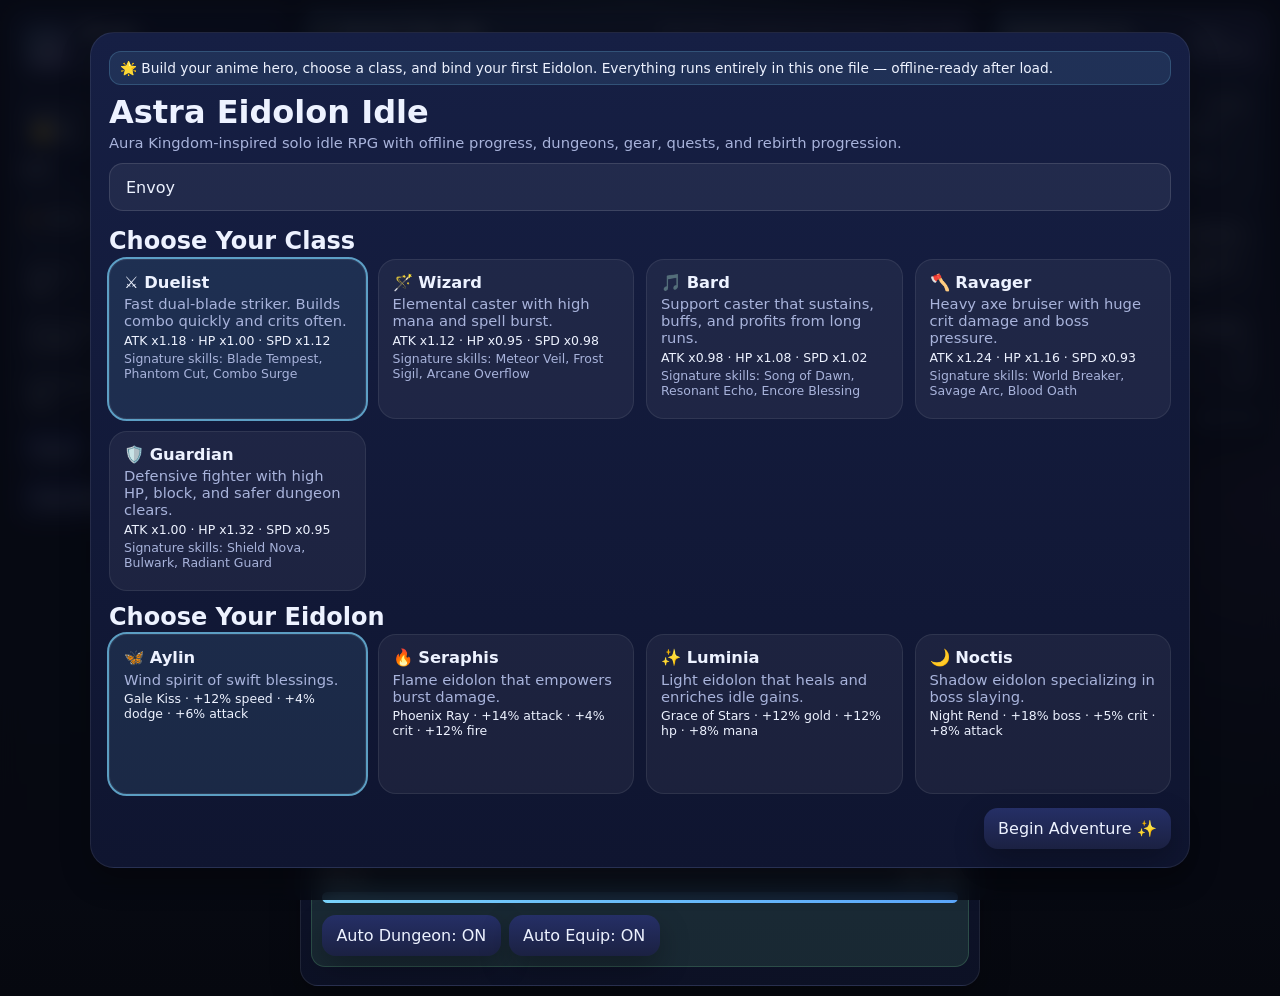
==== index.html @ a703789d "Rename index-2.html to index.html" ====
<!DOCTYPE html>
<html lang="en">
<head>
  <meta charset="UTF-8" />
  <meta name="viewport" content="width=device-width, initial-scale=1.0" />
  <title>Grand Tide Idle — Pirate Idle RPG</title>
  <style>
    :root{
      --bg:#0c1024;
      --panel:#141b39;
      --panel2:#1b2550;
      --soft:#252f66;
      --text:#edf2ff;
      --muted:#a8b3db;
      --accent:#7cd8ff;
      --accent2:#c28cff;
      --gold:#ffd86f;
      --danger:#ff7f9f;
      --good:#85f0a7;
      --epic:#be8cff;
      --legendary:#ffb25f;
      --rare:#66d4ff;
      --normal:#cfd8ff;
      --shadow:0 12px 30px rgba(0,0,0,.28);
      --radius:18px;
    }
    *{box-sizing:border-box;-webkit-tap-highlight-color:transparent}
    body{
      margin:0;
      background:
        radial-gradient(circle at top, rgba(124,216,255,.14), transparent 25%),
        radial-gradient(circle at right, rgba(194,140,255,.12), transparent 22%),
        linear-gradient(180deg,#0b1023,#090d19 60%,#06080f);
      color:var(--text);
      font-family:Inter,system-ui,-apple-system,BlinkMacSystemFont,"Segoe UI",sans-serif;
      min-width:375px;
    }
    button,select{
      font:inherit;
      border:none;
      border-radius:14px;
      padding:.7rem .9rem;
      color:var(--text);
      background:linear-gradient(180deg,var(--soft),#1b2142);
      box-shadow:var(--shadow);
    }
    button{cursor:pointer}
    button:hover{filter:brightness(1.08)}
    button:disabled{opacity:.45;cursor:not-allowed}
    .app{
      max-width:1320px;
      margin:0 auto;
      padding:10px;
      display:grid;
      gap:10px;
      grid-template-columns:280px minmax(0,1fr) 280px;
      align-items:start;
    }
    .panel{
      background:linear-gradient(180deg,rgba(24,32,68,.92),rgba(13,18,39,.95));
      border:1px solid rgba(255,255,255,.08);
      border-radius:var(--radius);
      box-shadow:var(--shadow);
      overflow:hidden;
    }
    .panel .hd{
      padding:12px 14px;
      font-weight:700;
      letter-spacing:.02em;
      background:linear-gradient(90deg,rgba(124,216,255,.16),rgba(194,140,255,.1));
      border-bottom:1px solid rgba(255,255,255,.08);
      display:flex;
      justify-content:space-between;
      align-items:center;
      gap:10px;
    }
    .panel .bd{padding:10px}
    .heroTitle{
      display:flex;align-items:center;gap:10px;
      padding:12px 12px 6px;
    }
    .avatar{
      width:50px;height:50px;border-radius:16px;
      display:grid;place-items:center;
      background:linear-gradient(135deg,rgba(124,216,255,.3),rgba(194,140,255,.35));
      font-size:1.9rem;
      box-shadow:inset 0 0 0 1px rgba(255,255,255,.12),var(--shadow);
    }
    .sub{color:var(--muted);font-size:.92rem}
    .currency{display:grid;grid-template-columns:1fr 1fr;gap:8px;margin-top:8px}
    .pill{
      background:rgba(255,255,255,.06);
      border:1px solid rgba(255,255,255,.08);
      border-radius:14px;padding:8px 10px;
    }
    .statGrid{display:grid;grid-template-columns:1fr 1fr;gap:6px;margin-top:8px}
    .stat{background:rgba(255,255,255,.05);padding:8px;border-radius:12px}
    .barWrap{margin:8px 0 12px}
    .labelRow,.tinyRow{display:flex;justify-content:space-between;gap:10px;align-items:center}
    .tinyRow{font-size:.85rem;color:var(--muted)}
    .bar{height:11px;background:rgba(255,255,255,.08);border-radius:999px;overflow:hidden;margin-top:6px}
    .fill{height:100%;background:linear-gradient(90deg,var(--accent),var(--accent2));width:0%}
    .hp{background:linear-gradient(90deg,#ff8fa4,#ff5f86)}
    .mana{background:linear-gradient(90deg,#7cd8ff,#5ca9ff)}
    .enemyCard,.zoneCard,.eidolonCard,.questCard,.item,.skillCard,.dungeonCard,.shopCard{
      background:rgba(255,255,255,.055);
      border:1px solid rgba(255,255,255,.08);
      border-radius:14px;
      padding:10px;
      margin-bottom:8px;
    }
    .enemyArt,.zoneArt{font-size:2rem}
    .badge{font-size:.76rem;padding:.22rem .45rem;border-radius:999px;background:rgba(255,255,255,.08);color:var(--muted);display:inline-block}
    .badge.active{background:rgba(124,216,255,.18);color:var(--accent)}
    .row{display:flex;gap:8px;flex-wrap:wrap}
    .tabs{display:flex;gap:6px;flex-wrap:wrap;padding:0 10px 10px;position:sticky;top:0;background:rgba(9,13,25,.96);backdrop-filter:blur(8px);z-index:5}
    .tab{background:rgba(255,255,255,.05);padding:.58rem .78rem;border-radius:12px;font-size:.9rem;box-shadow:none}
    .tab.active{background:linear-gradient(180deg,rgba(124,216,255,.24),rgba(194,140,255,.18));border:1px solid rgba(255,255,255,.1)}
    .tabview{display:none}
    .tabview.active{display:block}
    .log{max-height:200px;overflow:auto;font-size:.84rem;display:flex;flex-direction:column-reverse;gap:6px}
    .log div{padding:8px 10px;border-radius:12px;background:rgba(255,255,255,.045);color:#dbe5ff}
    .inventory{display:grid;grid-template-columns:1fr;gap:10px}
    .item{display:flex;justify-content:space-between;gap:12px;align-items:center}
    .rarity-normal{color:var(--normal)}
    .rarity-rare{color:var(--rare)}
    .rarity-epic{color:var(--epic)}
    .rarity-legendary{color:var(--legendary)}
    .muted{color:var(--muted)}
    .small{font-size:.78rem}
    .bigNum{font-size:1.02rem;font-weight:800;line-height:1.15}
    .overlay{
      position:fixed;inset:0;background:rgba(7,9,18,.82);backdrop-filter:blur(10px);
      display:flex;align-items:center;justify-content:center;padding:14px;z-index:40;
    }
    .creator{
      width:min(1100px,100%);
      background:linear-gradient(180deg,#161f44,#0f1530);
      border:1px solid rgba(255,255,255,.08);
      border-radius:24px;
      box-shadow:var(--shadow);
      padding:18px;
    }
    .classGrid,.eidolonGrid,.zoneGrid,.skillGrid{display:grid;grid-template-columns:repeat(auto-fit,minmax(210px,1fr));gap:12px}
    .classCard,.eidolonPick{
      padding:14px;border-radius:18px;background:rgba(255,255,255,.05);border:1px solid rgba(255,255,255,.08);cursor:pointer;
      min-height:160px;
    }
    .classCard.selected,.eidolonPick.selected{outline:2px solid rgba(124,216,255,.7);background:rgba(124,216,255,.1)}
    h1,h2,h3,p{margin:.2rem 0}
    .footerActions{display:flex;gap:10px;flex-wrap:wrap;justify-content:flex-end;margin-top:14px}
    .kpiGrid{display:grid;grid-template-columns:repeat(3,1fr);gap:10px}
    .kpi{padding:10px;background:rgba(255,255,255,.05);border-radius:14px;text-align:center}
    .eqGrid{display:grid;grid-template-columns:1fr 1fr;gap:10px}
    .equipSlot{padding:10px;border-radius:14px;background:rgba(255,255,255,.05)}
    .inlineProgress{height:8px;background:rgba(255,255,255,.08);border-radius:999px;overflow:hidden;margin-top:8px}
    .inlineProgress>div{height:100%;background:linear-gradient(90deg,var(--gold),#ff8d66);width:0%}
    .notice{padding:8px 10px;border-radius:12px;background:rgba(124,216,255,.1);border:1px solid rgba(124,216,255,.2);margin-bottom:8px;font-size:.86rem}
    .danger{background:rgba(255,127,159,.1);border:1px solid rgba(255,127,159,.18)}
    .green{background:rgba(133,240,167,.1);border:1px solid rgba(133,240,167,.18)}
    @media (max-width:1080px){
      .app{grid-template-columns:1fr}
    }
    @media (max-width:640px){
      .currency,.statGrid,.eqGrid,.kpiGrid{grid-template-columns:1fr}
      .heroTitle{padding-bottom:0}
      .tabs{position:sticky;top:0;background:rgba(9,13,25,.96);backdrop-filter:blur(8px);z-index:5;padding-top:10px}
      .creator{padding:14px}
    }
  </style>
</head>
<body>
<div id="creatorOverlay" class="overlay"></div>
<div class="app">
  <section class="panel" id="leftPanel"></section>
  <main class="panel">
    <div class="hd"><span>🏴‍☠️ Grand Tide Idle</span><span class="small muted">One Piece-inspired solo browser idle RPG</span></div>
    <div class="tabs" id="tabs"></div>
    <div class="bd">
      <div id="view-battle" class="tabview active"></div>
      <div id="view-skills" class="tabview"></div>
      <div id="view-gear" class="tabview"></div>
      <div id="view-shop" class="tabview"></div>
      <div id="view-dungeons" class="tabview"></div>
      <div id="view-quests" class="tabview"></div>
      <div id="view-prestige" class="tabview"></div>
    </div>
  </main>
  <aside class="panel" id="rightPanel"></aside>
</div>
<script>
(() => {
  const SAVE_KEY = 'grandTideIdleSaveV2';
  const AUTO_SAVE_MS = 30000;
  const TICK_MS = 400;
  const OFFLINE_CAP_MS = 8 * 60 * 60 * 1000;

  const CLASSES = {
    Duelist: {
      icon:'⚔️', desc:'Fast dual-blade striker. Builds combo quickly and crits often.',
      bonuses:{attack:1.18, speed:1.12, crit:0.07, hp:1.0, mana:1.0, gold:1.0},
      skillFlavor:['Blade Tempest','Phantom Cut','Combo Surge']
    },
    Wizard: {
      icon:'🪄', desc:'Elemental caster with high mana and spell burst.',
      bonuses:{attack:1.12, speed:0.98, crit:0.04, hp:0.95, mana:1.28, gold:1.0},
      skillFlavor:['Meteor Veil','Frost Sigil','Arcane Overflow']
    },
    Bard: {
      icon:'🎵', desc:'Support caster that sustains, buffs, and profits from long runs.',
      bonuses:{attack:0.98, speed:1.02, crit:0.03, hp:1.08, mana:1.18, gold:1.12},
      skillFlavor:['Song of Dawn','Resonant Echo','Encore Blessing']
    },
    Ravager: {
      icon:'🪓', desc:'Heavy axe bruiser with huge crit damage and boss pressure.',
      bonuses:{attack:1.24, speed:0.93, crit:0.05, hp:1.16, mana:0.9, gold:1.0},
      skillFlavor:['World Breaker','Savage Arc','Blood Oath']
    },
    Guardian: {
      icon:'🛡️', desc:'Defensive fighter with high HP, block, and safer dungeon clears.',
      bonuses:{attack:1.0, speed:0.95, crit:0.02, hp:1.32, mana:1.0, gold:1.02},
      skillFlavor:['Shield Nova','Bulwark','Radiant Guard']
    }
  };

  const EIDOLONS = {
    Aylin:{icon:'🦋', desc:'Wind spirit of swift blessings.', buffs:{speed:0.12, dodge:0.04, attack:0.06}, active:'Gale Kiss'},
    Seraphis:{icon:'🔥', desc:'Flame eidolon that empowers burst damage.', buffs:{attack:0.14, crit:0.04, fire:0.12}, active:'Phoenix Ray'},
    Luminia:{icon:'✨', desc:'Light eidolon that heals and enriches idle gains.', buffs:{gold:0.12, hp:0.12, mana:0.08}, active:'Grace of Stars'},
    Noctis:{icon:'🌙', desc:'Shadow eidolon specializing in boss slaying.', buffs:{boss:0.18, crit:0.05, attack:0.08}, active:'Night Rend'}
  };

  const ZONES = [
    {name:'Navea Plains', icon:'🏰', level:1, enemyPool:[['Poro Slime','🫧'],['Training Sprite','🧚'],['Forest Wolf','🐺']], elements:['wind','light'], gold:1, exp:1, dungeon:'Whispering Ruins'},
    {name:'Helonia Coast', icon:'🌊', level:8, enemyPool:[['Tidal Crab','🦀'],['Coral Manta','🐟'],['Salt Marauder','🦈']], elements:['water','ice'], gold:1.35, exp:1.35, dungeon:'Abyssal Tidecave'},
    {name:'Triatio Highlands', icon:'⛰️', level:16, enemyPool:[['Stonefang Boar','🐗'],['Highland Golem','🪨'],['Storm Hawk','🦅']], elements:['earth','lightning'], gold:1.8, exp:1.9, dungeon:'Thunderpeak Bastion'},
    {name:'Star Sand Desert', icon:'🏜️', level:25, enemyPool:[['Sunscale Lizard','🦎'],['Dune Revenant','💀'],['Mirage Djinn','🌀']], elements:['fire','wind'], gold:2.45, exp:2.55, dungeon:'Scorchglass Sanctum'},
    {name:'Demarech Mines', icon:'⛏️', level:38, enemyPool:[['Crystal Spider','🕷️'],['Ore Devourer','🪲'],['Tunnel Horror','👹']], elements:['earth','dark'], gold:3.3, exp:3.45, dungeon:'Obsidian Drillcore'},
    {name:'Chrono Spire', icon:'🕰️', level:52, enemyPool:[['Time Wisp','🧿'],['Clockwork Knight','🤖'],['Void Harrier','🦇']], elements:['light','dark'], gold:4.7, exp:4.95, dungeon:'Eclipse Throne'}
  ];

  const DUNGEONS = [
    {name:'Whispering Ruins', zone:'Navea Plains', req:4, duration:45, boss:'Ancient Treant', icon:'🌿', rewardScale:1.2},
    {name:'Abyssal Tidecave', zone:'Helonia Coast', req:12, duration:60, boss:'Leviathan Spawn', icon:'🌀', rewardScale:1.5},
    {name:'Thunderpeak Bastion', zone:'Triatio Highlands', req:20, duration:75, boss:'Volt Tyrant', icon:'⚡', rewardScale:1.9},
    {name:'Scorchglass Sanctum', zone:'Star Sand Desert', req:30, duration:90, boss:'Solis Wyrm', icon:'🔥', rewardScale:2.35},
    {name:'Obsidian Drillcore', zone:'Demarech Mines', req:42, duration:100, boss:'Molten Juggernaut', icon:'⛓️', rewardScale:2.85},
    {name:'Eclipse Throne', zone:'Chrono Spire', req:56, duration:120, boss:'Astral Sovereign', icon:'🌘', rewardScale:3.5}
  ];

  const SKILL_NODES = [
    {id:'atk1', name:'Weapon Mastery', max:10, desc:'+6% attack per rank.', cost:1, apply:(g,rank)=>g.bonus.attack *= (1 + rank*0.06)},
    {id:'hp1', name:'Vital Current', max:8, desc:'+8% max HP per rank.', cost:1, apply:(g,rank)=>g.bonus.hp *= (1 + rank*0.08)},
    {id:'speed1', name:'Quickstep', max:8, desc:'+5% attack speed per rank.', cost:1, apply:(g,rank)=>g.bonus.speed *= (1 + rank*0.05)},
    {id:'crit1', name:'Edge Instinct', max:6, desc:'+2% crit chance per rank.', cost:1, apply:(g,rank)=>g.bonus.crit += rank*0.02},
    {id:'eid1', name:'Eidolon Bond', max:8, desc:'+7% eidolon damage per rank.', cost:1, apply:(g,rank)=>g.bonus.eidolon *= (1 + rank*0.07)},
    {id:'gold1', name:'Treasure Sense', max:10, desc:'+6% gold gains per rank.', cost:1, apply:(g,rank)=>g.bonus.gold *= (1 + rank*0.06)},
    {id:'elem1', name:'Elemental Lore', max:6, desc:'+7% elemental damage per rank.', cost:1, apply:(g,rank)=>g.bonus.elemental *= (1 + rank*0.07)},
    {id:'boss1', name:'Boss Hunter', max:6, desc:'+9% boss damage per rank.', cost:1, apply:(g,rank)=>g.bonus.boss *= (1 + rank*0.09)},
    {id:'gaia1', name:'Gaia Affinity', max:5, desc:'+5% Gaia Emblem gain chance per rank.', cost:1, apply:(g,rank)=>g.bonus.gaiaChance += rank*0.05}
  ];

  const QUESTS = [
    {id:'q1', name:'First Steps in Navea', goalType:'kills', target:15, reward:{gold:120, gaia:2}, text:'Defeat 15 enemies.'},
    {id:'q2', name:'A Friend Beside You', goalType:'eidolonLevel', target:5, reward:{gold:180, gaia:3}, text:'Raise your Eidolon to Lv. 5.'},
    {id:'q3', name:'Secrets of the Envoy', goalType:'skillSpend', target:5, reward:{gold:240, gaia:5}, text:'Spend 5 skill points.'},
    {id:'q4', name:'Well Equipped', goalType:'equipPower', target:45, reward:{gold:500, gaia:6}, text:'Reach 45 equipment power.'},
    {id:'q5', name:'Tidebreaker', goalType:'zone', target:1, reward:{gold:700, gaia:8}, text:'Unlock Helonia Coast.'},
    {id:'q6', name:'Dungeon Diver', goalType:'dungeonClears', target:3, reward:{gold:1000, gaia:10}, text:'Clear 3 dungeons.'},
    {id:'q7', name:'Soul Reforged', goalType:'rebirths', target:1, reward:{gold:0, gaia:15}, text:'Perform your first Rebirth.'}
  ];

  const RARITIES = [
    {name:'Normal', color:'normal', mult:1, chance:0.62},
    {name:'Rare', color:'rare', mult:1.35, chance:0.24},
    {name:'Epic', color:'epic', mult:1.82, chance:0.11},
    {name:'Legendary', color:'legendary', mult:2.45, chance:0.03}
  ];

  const EQUIP_TYPES = [
    {slot:'weapon', names:['Twin Blades','Arc Staff','Battle Harp','Titan Axe','Aegis Sword'], stat:'attack', scale:7},
    {slot:'armor', names:['Battlecoat','Mystic Robe','Echo Raiment','Warplate','Knight Mail'], stat:'hp', scale:34},
    {slot:'accessory', names:['Sigil Ring','Moon Charm','Storm Band','Gaia Pendant','Eidolon Brooch'], stat:'mana', scale:15}
  ];

  const DEFAULT_STATE = () => ({
    created:false,
    name:'Envoy',
    className:'Duelist',
    zoneIndex:0,
    autoDungeon:true,
    autoEquip:true,
    skillRanks:{},
    questsClaimed:{},
    stats:{
      level:1, exp:0, gold:0, gaia:0, rebirths:0, rebirthEssence:0,
      kills:0, dungeonClears:0, skillSpent:0
    },
    combat:{
      hp:100, mana:50, enemy:null, combo:0, lastHit:0,
      skillCd:0, eidolonCd:0, dpsWindow:0, dpsDamage:0
    },
    player:{
      attack:12, hp:100, mana:50, speed:1, crit:0.05, critDamage:1.7,
      goldMult:1, elemental:'wind', elementBonus:{fire:0,water:0,ice:0,earth:0,wind:0,light:0,dark:0,lightning:0}
    },
    eidolon:{name:'Aylin', level:1, exp:0},
    inventory:[],
    equipment:{weapon:null, armor:null, accessory:null},
    dungeon:{active:false, index:0, timeLeft:0, bossHp:0, bossMaxHp:0, manualBursts:0},
    lastSave:Date.now(),
    unlockedZones:[0]
  });

  class Game {
    constructor() {
      this.state = this.load();
      this.currentTab = 'battle';
      this.logs = [];
      this.bonus = {};
      this.refreshDerived();
      this.renderShell();
      this.renderAll();
      this.showCreatorIfNeeded();
      this.applyOfflineProgress();
      this.start();
    }

    load() {
      try {
        const raw = localStorage.getItem(SAVE_KEY);
        if (!raw) return DEFAULT_STATE();
        const parsed = JSON.parse(raw);
        return Object.assign(DEFAULT_STATE(), parsed, {
          stats:Object.assign(DEFAULT_STATE().stats, parsed.stats || {}),
          combat:Object.assign(DEFAULT_STATE().combat, parsed.combat || {}),
          player:Object.assign(DEFAULT_STATE().player, parsed.player || {}),
          eidolon:Object.assign(DEFAULT_STATE().eidolon, parsed.eidolon || {}),
          equipment:Object.assign(DEFAULT_STATE().equipment, parsed.equipment || {}),
          dungeon:Object.assign(DEFAULT_STATE().dungeon, parsed.dungeon || {}),
          skillRanks:Object.assign({}, parsed.skillRanks || {}),
          questsClaimed:Object.assign({}, parsed.questsClaimed || {}),
          unlockedZones: parsed.unlockedZones || [0],
          inventory: parsed.inventory || []
        });
      } catch {
        return DEFAULT_STATE();
      }
    }

    save() {
      this.state.lastSave = Date.now();
      localStorage.setItem(SAVE_KEY, JSON.stringify(this.state));
      this.flashLog('💾 Progress saved to localStorage.');
    }

    hardReset() {
      localStorage.removeItem(SAVE_KEY);
      this.state = DEFAULT_STATE();
      this.logs = ['🗑️ Save erased. Begin a new destiny.'];
      this.refreshDerived();
      this.renderAll();
      this.showCreatorIfNeeded();
    }

    start() {
      this.ensureEnemy();
      this.tickHandle = setInterval(() => this.tick(TICK_MS / 1000), TICK_MS);
      this.saveHandle = setInterval(() => this.save(), AUTO_SAVE_MS);
      document.addEventListener('visibilitychange', () => {
        if (!document.hidden) this.applyOfflineProgress();
      });
      window.addEventListener('beforeunload', () => this.save());
    }

    showCreatorIfNeeded() {
      const overlay = document.getElementById('creatorOverlay');
      if (!this.state.created) {
        overlay.style.display = 'flex';
        let selectedClass = this.state.className || 'Duelist';
        let selectedEidolon = this.state.eidolon.name || 'Aylin';
        const render = () => {
          overlay.innerHTML = `
            <div class="creator">
              <div class="notice">🌟 Build your anime hero, choose a class, and bind your first Eidolon. Everything runs entirely in this one file — offline-ready after load.</div>
              <h1>Astra Eidolon Idle</h1>
              <p class="sub">Aura Kingdom-inspired solo idle RPG with offline progress, dungeons, gear, quests, and rebirth progression.</p>
              <div class="row" style="margin:12px 0 16px">
                <input id="heroName" value="${this.escape(this.state.name)}" maxlength="18" placeholder="Hero name" style="flex:1;min-width:220px;padding:.85rem 1rem;border-radius:14px;border:1px solid rgba(255,255,255,.12);background:rgba(255,255,255,.06);color:var(--text);font:inherit">
              </div>
              <h2>Choose Your Class</h2>
              <div class="classGrid">
                ${Object.entries(CLASSES).map(([name,data]) => `
                  <div class="classCard ${selectedClass===name?'selected':''}" data-class="${name}">
                    <div class="bigNum">${data.icon} ${name}</div>
                    <p class="sub">${data.desc}</p>
                    <p class="small">ATK x${data.bonuses.attack.toFixed(2)} · HP x${data.bonuses.hp.toFixed(2)} · SPD x${data.bonuses.speed.toFixed(2)}</p>
                    <p class="small muted">Signature skills: ${data.skillFlavor.join(', ')}</p>
                  </div>
                `).join('')}
              </div>
              <h2 style="margin-top:12px">Choose Your Eidolon</h2>
              <div class="eidolonGrid">
                ${Object.entries(EIDOLONS).map(([name,data]) => `
                  <div class="eidolonPick ${selectedEidolon===name?'selected':''}" data-eidolon="${name}">
                    <div class="bigNum">${data.icon} ${name}</div>
                    <p class="sub">${data.desc}</p>
                    <p class="small">${data.active} · ${Object.entries(data.buffs).map(([k,v]) => `+${Math.round(v*100)}% ${k}`).join(' · ')}</p>
                  </div>
                `).join('')}
              </div>
              <div class="footerActions">
                <button id="beginAdventure">Begin Adventure ✨</button>
              </div>
            </div>`;
          overlay.querySelectorAll('[data-class]').forEach(el => el.onclick = () => {selectedClass = el.dataset.class; render();});
          overlay.querySelectorAll('[data-eidolon]').forEach(el => el.onclick = () => {selectedEidolon = el.dataset.eidolon; render();});
          overlay.querySelector('#beginAdventure').onclick = () => {
            const n = overlay.querySelector('#heroName').value.trim() || 'Envoy';
            this.state.created = true;
            this.state.name = n;
            this.state.className = selectedClass;
            this.state.eidolon.name = selectedEidolon;
            this.fullRecover();
            this.refreshDerived();
            overlay.style.display = 'none';
            this.flashLog(`✨ ${n} the ${selectedClass} sets out with ${selectedEidolon}!`);
            this.save();
            this.renderAll();
          };
        };
        render();
      } else {
        overlay.style.display = 'none';
      }
    }

    escape(s){return String(s).replace(/[&<>"']/g,m=>({"&":"&amp;","<":"&lt;",">":"&gt;","\"":"&quot;","'":"&#39;"}[m]))}

    flashLog(text) {
      this.logs.unshift(`${new Date().toLocaleTimeString([], {hour:'2-digit', minute:'2-digit'})} · ${text}`);
      this.logs = this.logs.slice(0, 80);
      this.renderRight();
    }

    renderShell() {
      const tabs = [
        ['battle','⚔️ Battle'], ['skills','🌿 Skills'], ['gear','🎒 Gear'], ['shop','🏪 Shop'], ['dungeons','🏛️ Dungeons'], ['quests','📜 Quests'], ['prestige','♾️ Rebirth']
      ];
      const tabsEl = document.getElementById('tabs');
      tabsEl.innerHTML = tabs.map(([id,label]) => `<button class="tab ${this.currentTab===id?'active':''}" data-tab="${id}">${label}</button>`).join('');
      tabsEl.querySelectorAll('[data-tab]').forEach(btn => btn.onclick = () => {
        this.currentTab = btn.dataset.tab;
        document.querySelectorAll('.tab').forEach(x => x.classList.toggle('active', x.dataset.tab===this.currentTab));
        document.querySelectorAll('.tabview').forEach(v => v.classList.toggle('active', v.id===`view-${this.currentTab}`));
      });
    }

    refreshDerived() {
      const s = this.state;
      const cls = CLASSES[s.className];
      this.bonus = {attack:1,hp:1,mana:1,speed:1,crit:0,gold:1,eidolon:1,boss:1,elemental:1,gaiaChance:0,dodge:0};
      if (cls) {
        this.bonus.attack *= cls.bonuses.attack;
        this.bonus.hp *= cls.bonuses.hp;
        this.bonus.mana *= cls.bonuses.mana;
        this.bonus.speed *= cls.bonuses.speed;
        this.bonus.crit += cls.bonuses.crit || 0;
        this.bonus.gold *= cls.bonuses.gold || 1;
      }
      const eid = EIDOLONS[s.eidolon.name];
      if (eid) {
        Object.entries(eid.buffs).forEach(([k,v]) => {
          if (['attack','hp','mana','speed','gold','boss'].includes(k)) this.bonus[k] = (this.bonus[k] || 1) * (1 + v + s.eidolon.level*0.01);
          else if (k==='crit' || k==='dodge') this.bonus[k] += v + s.eidolon.level*0.002;
          else this.bonus.elemental *= (1 + v*0.5 + s.eidolon.level*0.004);
        });
      }
      SKILL_NODES.forEach(node => node.apply(this, s.skillRanks[node.id] || 0));
      const eq = s.equipment;
      ['weapon','armor','accessory'].forEach(slot => {
        if (eq[slot]) {
          const item = eq[slot];
          if (item.stat === 'attack') this.bonus.attack *= (1 + item.value/100);
          if (item.stat === 'hp') this.bonus.hp *= (1 + item.value/120);
          if (item.stat === 'mana') this.bonus.mana *= (1 + item.value/110);
          if (item.rarity === 'Legendary') this.bonus.crit += 0.02;
          if (item.rarity === 'Epic') this.bonus.speed *= 1.03;
        }
      });
      const rebirthMult = 1 + s.stats.rebirthEssence * 0.05;
      this.bonus.attack *= rebirthMult;
      this.bonus.hp *= rebirthMult;
      this.bonus.gold *= 1 + s.stats.rebirthEssence * 0.04;
      this.bonus.eidolon *= 1 + s.stats.rebirthEssence * 0.05;
    }

    maxHp() { return Math.floor((100 + (this.state.stats.level-1)*22) * this.bonus.hp); }
    maxMana() { return Math.floor((50 + (this.state.stats.level-1)*10) * this.bonus.mana); }
    attackPower() {
      const comboBonus = 1 + Math.min(this.state.combat.combo, 12)*0.03;
      return Math.floor((12 + (this.state.stats.level-1)*4.2) * this.bonus.attack * comboBonus);
    }
    eidolonPower() {
      return Math.floor((8 + this.state.eidolon.level*4.2) * this.bonus.eidolon * this.bonus.elemental);
    }
    critChance() { return Math.min(0.65, 0.05 + this.bonus.crit + (this.state.stats.level-1)*0.002); }
    speed() { return (1 + (this.state.stats.level-1)*0.01) * this.bonus.speed; }
    goldMult() { return this.bonus.gold; }
    nextLevelExp(level=this.state.stats.level) { return Math.floor(50 + Math.pow(level, 2.05) * 18); }
    eidolonNextExp(level=this.state.eidolon.level) { return Math.floor(30 + Math.pow(level,1.9) * 12); }
    skillPointsAvailable() { return Math.max(0, Math.floor(this.state.stats.level/2) + this.state.stats.rebirths*2 - this.state.stats.skillSpent); }
    equipmentPower() { return Object.values(this.state.equipment).filter(Boolean).reduce((a,b)=>a+b.value,0); }

    currentZone() { return ZONES[this.state.zoneIndex]; }

    ensureEnemy() {
      if (this.state.combat.enemy && this.state.combat.enemy.hp > 0) return;
      const zone = this.currentZone();
      const [name, icon] = zone.enemyPool[Math.floor(Math.random()*zone.enemyPool.length)];
      const lvl = Math.max(zone.level, this.state.stats.level + (Math.random()<0.25?1:0));
      const maxHp = Math.floor((42 + lvl * 16) * zone.exp * (1 + this.state.stats.rebirths*0.06));
      const element = zone.elements[Math.floor(Math.random()*zone.elements.length)];
      this.state.combat.enemy = {name, icon, level:lvl, hp:maxHp, maxHp, element};
    }

    tick(dt) {
      if (!this.state.created) return;
      this.refreshDerived();
      this.regen(dt);
      if (this.state.dungeon.active) this.runDungeon(dt);
      else this.runBattle(dt);
      this.checkUnlocks();
      this.renderAll(false);
    }

    regen(dt) {
      const c = this.state.combat;
      c.hp = Math.min(this.maxHp(), c.hp + this.maxHp()*0.015*dt);
      c.mana = Math.min(this.maxMana(), c.mana + this.maxMana()*0.02*dt);
      c.skillCd = Math.max(0, c.skillCd - dt);
      c.eidolonCd = Math.max(0, c.eidolonCd - dt);
    }

    runBattle(dt, offlineFactor=1) {
      this.ensureEnemy();
      const c = this.state.combat;
      c.lastHit += dt * this.speed() * offlineFactor;
      const attackInterval = 1.85 / this.speed();
      while (c.lastHit >= attackInterval) {
        c.lastHit -= attackInterval;
        this.hitEnemy(false, offlineFactor);
        if (!this.state.combat.enemy || this.state.combat.enemy.hp <= 0) break;
      }
      if (c.skillCd <= 0 && c.mana >= this.maxMana()*0.28) {
        c.skillCd = 8.8;
        c.mana -= this.maxMana()*0.28;
        this.hitEnemy(true, offlineFactor);
      }
      if (c.eidolonCd <= 0) {
        c.eidolonCd = 11.5;
        this.eidolonStrike(offlineFactor);
      }
    }

    hitEnemy(skill=false, offlineFactor=1) {
      const enemy = this.state.combat.enemy;
      if (!enemy) return;
      let dmg = this.attackPower() * (skill ? 1.95 : 1) * (skill ? (1 + this.bonus.elemental*0.15) : 1);
      let crit = Math.random() < this.critChance();
      if (crit) dmg *= (this.state.player.critDamage + this.state.combat.combo*0.02);
      if (this.state.dungeon.active) dmg *= 1 + this.bonus.boss*0.35;
      dmg = Math.floor(dmg * offlineFactor);
      enemy.hp -= dmg;
      this.state.combat.combo = Math.min(12, this.state.combat.combo + 1);
      this.state.combat.dpsDamage += dmg;
      if (enemy.hp <= 0) this.onEnemyDefeat(skill, crit, offlineFactor);
    }

    eidolonStrike(offlineFactor=1) {
      const enemy = this.state.combat.enemy;
      if (!enemy) return;
      const dmg = Math.floor(this.eidolonPower() * (1 + this.state.eidolon.level*0.015) * offlineFactor);
      enemy.hp -= dmg;
      this.state.combat.dpsDamage += dmg;
      if (enemy.hp <= 0) this.onEnemyDefeat(false, false, offlineFactor, true);
    }

    onEnemyDefeat(skill, crit, offlineFactor=1, eidolonKill=false) {
      const zone = this.currentZone();
      const enemy = this.state.combat.enemy;
      const exp = Math.floor((18 + enemy.level*4) * zone.exp * (1 + this.state.stats.rebirthEssence*0.03) * offlineFactor);
      const gold = Math.floor((10 + enemy.level*3) * zone.gold * this.goldMult() * offlineFactor);
      this.state.stats.exp += exp;
      this.state.stats.gold += gold;
      this.state.stats.kills += 1 * Math.max(1, Math.round(offlineFactor));
      this.state.combat.combo = 0;
      this.state.eidolon.exp += Math.floor(6 * zone.exp * offlineFactor);
      if (Math.random() < (0.08 + this.bonus.gaiaChance + zone.level*0.001)) {
        const g = 1 + (Math.random()<0.15 ? 1 : 0);
        this.state.stats.gaia += g;
        if (offlineFactor <= 3) this.flashLog(`💠 Gained ${g} Gaia Emblem${g>1?'s':''}.`);
      }
      if (Math.random() < 0.22) this.generateLoot(zone, enemy.level, offlineFactor);
      if (offlineFactor <= 3) this.flashLog(`${eidolonKill?'🧚':'⚔️'} Defeated ${enemy.name}${skill?' with a skill':''}${crit?' (CRIT!)':''} for +${exp} EXP and +${gold} gold.`);
      this.handleLevelUps();
      this.handleEidolonUps();
      this.ensureEnemy();
    }

    handleLevelUps() {
      while (this.state.stats.exp >= this.nextLevelExp()) {
        this.state.stats.exp -= this.nextLevelExp();
        this.state.stats.level++;
        this.fullRecover();
        this.flashLog(`🌟 Level Up! You are now Lv. ${this.state.stats.level}. Skill point gained.`);
      }
    }

    handleEidolonUps() {
      while (this.state.eidolon.exp >= this.eidolonNextExp()) {
        this.state.eidolon.exp -= this.eidolonNextExp();
        this.state.eidolon.level++;
        this.flashLog(`🧚 ${this.state.eidolon.name} reached Lv. ${this.state.eidolon.level}. Bond deepened!`);
      }
    }

    generateLoot(zone, enemyLevel, offlineFactor=1) {
      const type = EQUIP_TYPES[Math.floor(Math.random()*EQUIP_TYPES.length)];
      const rarity = this.rollRarity();
      const base = Math.floor((enemyLevel + zone.level + 2) * type.scale * (0.08 + Math.random()*0.07));
      const value = Math.max(3, Math.floor(base * rarity.mult));
      const item = {
        id: crypto.randomUUID ? crypto.randomUUID() : String(Date.now()+Math.random()),
        slot:type.slot,
        name:type.names[Math.floor(Math.random()*type.names.length)],
        rarity:rarity.name,
        stat:type.stat,
        value,
        reqLevel: Math.max(1, enemyLevel - 1),
        icon: type.slot === 'weapon' ? '🗡️' : type.slot === 'armor' ? '🥋' : '💍'
      };
      this.state.inventory.unshift(item);
      this.state.inventory = this.state.inventory.slice(0, 80);
      if (this.state.autoEquip) this.tryEquipBest(item.id);
      if (offlineFactor <= 3) this.flashLog(`🎁 Loot: ${item.rarity} ${item.name} (+${item.value} ${item.stat}).`);
    }

    rollRarity() {
      let r = Math.random();
      for (const rarity of RARITIES) {
        if (r < rarity.chance + this.state.stats.rebirthEssence*0.002) return rarity;
        r -= rarity.chance;
      }
      return RARITIES[0];
    }

    tryEquipBest(id) {
      const item = this.state.inventory.find(i => i.id === id);
      if (!item || this.state.stats.level < item.reqLevel) return;
      const current = this.state.equipment[item.slot];
      if (!current || item.value > current.value) {
        if (current) this.state.inventory.push(current);
        this.state.equipment[item.slot] = item;
        this.state.inventory = this.state.inventory.filter(i => i.id !== id);
        this.refreshDerived();
        this.flashLog(`🛠️ Equipped ${item.rarity} ${item.name}.`);
      }
    }

    sellItem(id, rerender=true) {
      const item = this.state.inventory.find(i => i.id===id);
      if (!item) return;
      const gain = Math.floor(item.value * ({Normal:2,Rare:4,Epic:8,Legendary:14}[item.rarity] || 2));
      this.state.stats.gold += gain;
      this.state.inventory = this.state.inventory.filter(i => i.id!==id);
      this.flashLog(`💰 Sold ${item.name} for ${gain} gold.`);
      if (rerender) this.renderAll();
    }

    startDungeon(index) {
      const d = DUNGEONS[index];
      if (this.state.stats.level < d.req) return;
      this.state.dungeon.active = true;
      this.state.dungeon.index = index;
      this.state.dungeon.timeLeft = d.duration;
      this.state.dungeon.bossMaxHp = Math.floor((240 + d.req*90) * d.rewardScale * (1 + this.state.stats.rebirths*0.1));
      this.state.dungeon.bossHp = this.state.dungeon.bossMaxHp;
      this.state.dungeon.manualBursts = 3;
      this.state.combat.enemy = {name:d.boss, icon:d.icon, level:d.req+2, hp:this.state.dungeon.bossHp, maxHp:this.state.dungeon.bossMaxHp, element:'boss'};
      this.flashLog(`🏛️ Entered ${d.name}. Boss: ${d.boss}.`);
    }

    manualBurst() {
      if (!this.state.dungeon.active || this.state.dungeon.manualBursts <= 0) return;
      this.state.dungeon.manualBursts--;
      const burst = Math.floor(this.attackPower() * 3.5 + this.eidolonPower()*1.8);
      this.state.dungeon.bossHp -= burst;
      if (this.state.combat.enemy) this.state.combat.enemy.hp = this.state.dungeon.bossHp;
      this.flashLog(`💥 Manual Burst dealt ${burst} boss damage!`);
      if (this.state.dungeon.bossHp <= 0) this.finishDungeon(true);
    }

    runDungeon(dt, offlineFactor=1) {
      const d = DUNGEONS[this.state.dungeon.index];
      this.state.dungeon.timeLeft -= dt * offlineFactor;
      this.state.combat.enemy = {name:d.boss, icon:d.icon, level:d.req+2, hp:this.state.dungeon.bossHp, maxHp:this.state.dungeon.bossMaxHp, element:'boss'};
      this.state.combat.lastHit += dt * this.speed() * offlineFactor;
      const interval = 1.95 / this.speed();
      while (this.state.combat.lastHit >= interval) {
        this.state.combat.lastHit -= interval;
        let dmg = Math.floor(this.attackPower() * (1 + this.bonus.boss) * offlineFactor);
        if (Math.random() < this.critChance()) dmg = Math.floor(dmg * this.state.player.critDamage);
        this.state.dungeon.bossHp -= dmg;
        if (this.state.dungeon.bossHp <= 0) { this.finishDungeon(true, offlineFactor); return; }
      }
      if (this.state.combat.skillCd <= 0 && this.state.combat.mana >= this.maxMana()*0.25) {
        this.state.combat.skillCd = 8.8;
        this.state.combat.mana -= this.maxMana()*0.25;
        this.state.dungeon.bossHp -= Math.floor(this.attackPower()*2.25*(1+this.bonus.boss*0.4)*offlineFactor);
      }
      if (this.state.combat.eidolonCd <= 0) {
        this.state.combat.eidolonCd = 11.5;
        this.state.dungeon.bossHp -= Math.floor(this.eidolonPower()*1.5*(1+this.bonus.boss*0.3)*offlineFactor);
      }
      if (this.state.dungeon.bossHp <= 0) return this.finishDungeon(true, offlineFactor);
      if (this.state.dungeon.timeLeft <= 0) return this.finishDungeon(false, offlineFactor);
      if (this.state.combat.enemy) this.state.combat.enemy.hp = this.state.dungeon.bossHp;
    }

    finishDungeon(win, offlineFactor=1) {
      const d = DUNGEONS[this.state.dungeon.index];
      if (win) {
        const gold = Math.floor((120 + d.req*35) * d.rewardScale * this.goldMult() * offlineFactor);
        const exp = Math.floor((140 + d.req*38) * d.rewardScale * offlineFactor);
        const gaia = 1 + (Math.random()<0.45 ? 1 : 0) + (Math.random()<0.12 ? 1 : 0);
        this.state.stats.gold += gold;
        this.state.stats.exp += exp;
        this.state.stats.gaia += gaia;
        this.state.stats.dungeonClears += 1;
        this.state.eidolon.exp += Math.floor(exp*0.25);
        this.generateLoot(this.currentZone(), d.req+5, Math.min(offlineFactor,3));
        if (Math.random() < 0.5) this.generateLoot(this.currentZone(), d.req+8, Math.min(offlineFactor,3));
        this.handleLevelUps();
        this.handleEidolonUps();
        this.flashLog(`👑 Cleared ${d.name}! +${exp} EXP, +${gold} gold, +${gaia} Gaia Emblems.`);
      } else {
        this.flashLog(`💀 ${d.name} failed. The boss endures.`);
      }
      this.state.dungeon.active = false;
      this.state.dungeon.timeLeft = 0;
      this.ensureEnemy();
    }

    applyOfflineProgress() {
      const now = Date.now();
      const delta = Math.max(0, Math.min(OFFLINE_CAP_MS, now - (this.state.lastSave || now)));
      if (!this.state.created || delta < 10000) {
        this.state.lastSave = now;
        return;
      }
      const secs = delta / 1000;
      const offlineFactor = Math.max(1, secs / 12);
      const before = {gold:this.state.stats.gold, exp:this.state.stats.exp, gaia:this.state.stats.gaia};
      if (this.state.dungeon.active) this.runDungeon(secs, 1);
      else this.runBattle(secs, 1);
      const goldGain = this.state.stats.gold - before.gold;
      const expGain = this.state.stats.exp - before.exp;
      const gaiaGain = this.state.stats.gaia - before.gaia;
      this.flashLog(`🕒 Offline progress (${Math.floor(secs/60)}m ${Math.floor(secs%60)}s): +${goldGain} gold, +${expGain} EXP, +${gaiaGain} Gaia.`);
      this.state.lastSave = now;
      this.renderAll();
    }

    checkUnlocks() {
      ZONES.forEach((zone, idx) => {
        if (idx > 0 && this.state.stats.level >= zone.level && !this.state.unlockedZones.includes(idx)) {
          this.state.unlockedZones.push(idx);
          this.flashLog(`🗺️ New zone unlocked: ${zone.name}.`);
        }
      });
      if (!this.state.dungeon.active && this.state.autoDungeon) {
        const best = [...DUNGEONS].reverse().find(d => this.state.stats.level >= d.req);
        if (best && Math.random() < 0.0025) this.startDungeon(DUNGEONS.findIndex(x=>x.name===best.name));
      }
    }

    questProgress(q) {
      switch(q.goalType) {
        case 'kills': return this.state.stats.kills;
        case 'eidolonLevel': return this.state.eidolon.level;
        case 'skillSpend': return this.state.stats.skillSpent;
        case 'equipPower': return this.equipmentPower();
        case 'zone': return this.state.zoneIndex;
        case 'dungeonClears': return this.state.stats.dungeonClears;
        case 'rebirths': return this.state.stats.rebirths;
      }
      return 0;
    }

    claimQuest(id) {
      const q = QUESTS.find(q=>q.id===id);
      if (!q || this.state.questsClaimed[id]) return;
      if (this.questProgress(q) < q.target) return;
      this.state.questsClaimed[id] = true;
      this.state.stats.gold += q.reward.gold || 0;
      this.state.stats.gaia += q.reward.gaia || 0;
      this.flashLog(`📜 Quest complete: ${q.name}. Rewards claimed.`);
      this.renderQuests();
      this.renderLeft();
    }

    spendSkill(id) {
      const node = SKILL_NODES.find(n=>n.id===id);
      if (!node) return;
      const rank = this.state.skillRanks[id] || 0;
      if (rank >= node.max) return;
      if (this.skillPointsAvailable() < node.cost) return;
      this.state.skillRanks[id] = rank + 1;
      this.state.stats.skillSpent += node.cost;
      this.refreshDerived();
      this.flashLog(`🌿 Learned ${node.name} Lv. ${rank+1}.`);
      this.renderSkills();
      this.renderLeft();
    }

    canRebirth() { return this.state.stats.level >= 20; }
    rebirthGainPreview() { return Math.max(0, Math.floor((this.state.stats.level - 10) / 10) + this.state.stats.dungeonClears); }
    rebirth() {
      if (!this.canRebirth()) return;
      const gain = this.rebirthGainPreview();
      const keepGaia = this.state.stats.gaia;
      const keepEssence = this.state.stats.rebirthEssence + gain;
      const keepRebirths = this.state.stats.rebirths + 1;
      const keepName = this.state.name;
      const keepClass = this.state.className;
      const keepEid = this.state.eidolon.name;
      const autoDungeon = this.state.autoDungeon;
      const autoEquip = this.state.autoEquip;
      this.state = DEFAULT_STATE();
      this.state.created = true;
      this.state.name = keepName;
      this.state.className = keepClass;
      this.state.eidolon.name = keepEid;
      this.state.stats.gaia = keepGaia;
      this.state.stats.rebirths = keepRebirths;
      this.state.stats.rebirthEssence = keepEssence;
      this.state.autoDungeon = autoDungeon;
      this.state.autoEquip = autoEquip;
      this.fullRecover();
      this.refreshDerived();
      this.flashLog(`♾️ Rebirth complete. Gained ${gain} Soul Essence.`);
      this.save();
      this.renderAll();
    }

    fullRecover() {
      this.state.combat.hp = this.maxHp();
      this.state.combat.mana = this.maxMana();
    }

    switchZone(idx) {
      if (!this.state.unlockedZones.includes(idx)) return;
      this.state.zoneIndex = idx;
      this.state.combat.enemy = null;
      this.ensureEnemy();
      this.flashLog(`🗺️ Traveling to ${this.currentZone().name}.`);
      this.renderBattle();
      this.renderLeft();
    }

    format(n) { return Math.floor(n).toLocaleString(); }

    renderAll(refreshShell=true) {
      if (refreshShell) this.renderShell();
      this.renderLeft();
      this.renderBattle();
      this.renderSkills();
      this.renderGear();
      this.renderShop();
      this.renderDungeons();
      this.renderQuests();
      this.renderPrestige();
      this.renderRight();
    }

    renderLeft() {
      const s = this.state;
      const cls = CLASSES[s.className];
      const eid = EIDOLONS[s.eidolon.name];
      const xpPct = Math.min(100, s.stats.exp / this.nextLevelExp() * 100);
      const ePct = Math.min(100, s.eidolon.exp / this.eidolonNextExp() * 100);
      document.getElementById('leftPanel').innerHTML = `
        <div class="heroTitle">
          <div class="avatar">${cls?.icon || '✨'}</div>
          <div>
            <div class="bigNum">${this.escape(s.name)}</div>
            <div class="sub">Lv. ${s.stats.level} ${s.className} · ${this.currentZone().name}</div>
          </div>
        </div>
        <div class="bd">
          <div class="currency">
            <div class="pill"><div class="small muted">Gold</div><div class="bigNum">🪙 ${this.format(s.stats.gold)}</div></div>
            <div class="pill"><div class="small muted">Gaia Emblems</div><div class="bigNum">💠 ${this.format(s.stats.gaia)}</div></div>
          </div>
          <div class="barWrap">
            <div class="labelRow"><span>EXP</span><span>${this.format(s.stats.exp)} / ${this.format(this.nextLevelExp())}</span></div>
            <div class="bar"><div class="fill" style="width:${xpPct}%"></div></div>
          </div>
          <div class="barWrap">
            <div class="labelRow"><span>${eid.icon} ${s.eidolon.name} Lv. ${s.eidolon.level}</span><span>${this.format(s.eidolon.exp)} / ${this.format(this.eidolonNextExp())}</span></div>
            <div class="bar"><div class="fill" style="width:${ePct}%"></div></div>
          </div>
          <div class="statGrid">
            <div class="stat"><div class="small muted">Attack</div><div>${this.format(this.attackPower())}</div></div>
            <div class="stat"><div class="small muted">Max HP</div><div>${this.format(this.maxHp())}</div></div>
            <div class="stat"><div class="small muted">Attack Speed</div><div>${this.speed().toFixed(2)}x</div></div>
            <div class="stat"><div class="small muted">Crit Chance</div><div>${(this.critChance()*100).toFixed(1)}%</div></div>
            <div class="stat"><div class="small muted">Eidolon Power</div><div>${this.format(this.eidolonPower())}</div></div>
            <div class="stat"><div class="small muted">Equip Power</div><div>${this.format(this.equipmentPower())}</div></div>
          </div>
          <div class="row" style="margin-top:12px">
            <button id="saveBtn">Save</button>
            <button id="recoverBtn">Recover</button>
            <button id="resetBtn">Hard Reset</button>
          </div>
        </div>`;
      document.getElementById('saveBtn').onclick = () => this.save();
      document.getElementById('recoverBtn').onclick = () => {this.fullRecover(); this.flashLog('💖 HP and mana restored.'); this.renderLeft();};
      document.getElementById('resetBtn').onclick = () => { if (confirm('Erase all progress?')) this.hardReset(); };
    }

    renderBattle() {
      const view = document.getElementById('view-battle');
      const zone = this.currentZone();
      const e = this.state.combat.enemy || {name:'—', icon:'❔', hp:1, maxHp:1, level:1};
      const hpPct = Math.max(0, e.hp/e.maxHp*100);
      const myHpPct = Math.max(0, this.state.combat.hp/this.maxHp()*100);
      const myManaPct = Math.max(0, this.state.combat.mana/this.maxMana()*100);
      view.innerHTML = `
        <div class="notice">⚡ Your hero attacks automatically. Skills fire on cooldown, the Eidolon assists on its own, and offline gains are computed on return (up to 8 hours).</div>
        <div class="zoneGrid">
          ${ZONES.map((z, idx) => `
            <div class="zoneCard">
              <div class="labelRow"><div class="bigNum">${z.icon} ${z.name}</div><span class="badge ${idx===this.state.zoneIndex?'active':''}">Lv. ${z.level}+</span></div>
              <div class="small muted">Dungeon: ${z.dungeon}</div>
              <div class="small">Enemy elements: ${z.elements.join(', ')}</div>
              <div style="margin-top:10px"><button ${!this.state.unlockedZones.includes(idx)?'disabled':''} data-zone="${idx}">${idx===this.state.zoneIndex?'Current Zone':'Travel'}</button></div>
            </div>
          `).join('')}
        </div>
        <div class="enemyCard">
          <div class="labelRow"><div><div class="enemyArt">${e.icon}</div><div class="bigNum">${e.name}</div><div class="sub">Enemy Lv. ${e.level} · ${e.element || zone.elements[0]}</div></div><div class="kpi"><div class="small muted">Combo</div><div class="bigNum">${this.state.combat.combo}</div></div></div>
          <div class="barWrap"><div class="labelRow"><span>Enemy HP</span><span>${this.format(Math.max(0,e.hp))} / ${this.format(e.maxHp)}</span></div><div class="bar"><div class="fill hp" style="width:${hpPct}%"></div></div></div>
          <div class="kpiGrid">
            <div class="kpi"><div class="small muted">Zone Gold</div><div>×${zone.gold.toFixed(2)}</div></div>
            <div class="kpi"><div class="small muted">Zone EXP</div><div>×${zone.exp.toFixed(2)}</div></div>
            <div class="kpi"><div class="small muted">Combat Tempo</div><div>Slow / Tactical</div></div>
          </div>
        </div>
        <div class="enemyCard green">
          <div class="labelRow"><div class="bigNum">${CLASSES[this.state.className].icon} ${this.state.name}</div><div class="badge">${this.state.className}</div></div>
          <div class="barWrap"><div class="labelRow"><span>HP</span><span>${this.format(this.state.combat.hp)} / ${this.format(this.maxHp())}</span></div><div class="bar"><div class="fill hp" style="width:${myHpPct}%"></div></div></div>
          <div class="barWrap"><div class="labelRow"><span>Mana</span><span>${this.format(this.state.combat.mana)} / ${this.format(this.maxMana())}</span></div><div class="bar"><div class="fill mana" style="width:${myManaPct}%"></div></div></div>
          <div class="row">
            <button id="toggleAutoDungeon">Auto Dungeon: ${this.state.autoDungeon?'ON':'OFF'}</button>
            <button id="toggleAutoEquip">Auto Equip: ${this.state.autoEquip?'ON':'OFF'}</button>
          </div>
        </div>`;
      view.querySelectorAll('[data-zone]').forEach(btn => btn.onclick = () => this.switchZone(Number(btn.dataset.zone)));
      view.querySelector('#toggleAutoDungeon').onclick = () => { this.state.autoDungeon = !this.state.autoDungeon; this.renderBattle(); };
      view.querySelector('#toggleAutoEquip').onclick = () => { this.state.autoEquip = !this.state.autoEquip; this.renderBattle(); };
    }

    renderSkills() {
      const view = document.getElementById('view-skills');
      view.innerHTML = `
        <div class="notice">🌿 Spend skill points earned every 2 levels. Your class identity comes from passive bonuses, gear, and this skill tree.</div>
        <div class="bigNum" style="margin-bottom:10px">Available Skill Points: ${this.skillPointsAvailable()}</div>
        <div class="skillGrid">
          ${SKILL_NODES.map(node => {
            const rank = this.state.skillRanks[node.id] || 0;
            return `<div class="skillCard">
              <div class="labelRow"><div class="bigNum">${node.name}</div><span class="badge">${rank}/${node.max}</span></div>
              <p class="sub">${node.desc}</p>
              <button data-skill="${node.id}" ${rank>=node.max || this.skillPointsAvailable()<node.cost?'disabled':''}>Upgrade (${node.cost} SP)</button>
            </div>`;
          }).join('')}
        </div>`;
      view.querySelectorAll('[data-skill]').forEach(btn => btn.onclick = () => this.spendSkill(btn.dataset.skill));
    }

    renderShop() {
      const view = document.getElementById('view-shop');
      const sellable = [...this.state.inventory].sort((a,b)=>b.value-a.value);
      const preview = sellable.slice(0, 8);
      const normalCount = this.state.inventory.filter(i => i.rarity === 'Normal').length;
      const rareCount = this.state.inventory.filter(i => i.rarity === 'Rare').length;
      view.innerHTML = `
        <div class="notice">🏪 Cleaner economy hub: buy a few convenience supplies, sell off extra drops, and keep the rest of the UI focused on battling.</div>
        <div class="kpiGrid">
          <div class="kpi"><div class="small muted">Gold on Hand</div><div class="bigNum">🪙 ${this.format(this.state.stats.gold)}</div></div>
          <div class="kpi"><div class="small muted">Sellable Gear</div><div class="bigNum">${this.state.inventory.length}</div></div>
          <div class="kpi"><div class="small muted">Quick Trash</div><div class="bigNum">${normalCount} N / ${rareCount} R</div></div>
        </div>
        <div class="shopCard">
          <div class="labelRow"><div class="bigNum">Quick Sell</div><span class="badge">Inventory cleanup</span></div>
          <div class="row" style="margin-top:8px">
            <button id="shopSellNormals">Sell All Normal</button>
            <button id="shopSellRares">Sell All Rare</button>
            <button id="shopSellHalf">Sell Lowest 5</button>
          </div>
        </div>
        <div class="shopCard">
          <div class="labelRow"><div class="bigNum">Supply Counter</div><span class="badge">Gold sink</span></div>
          <div class="inventory">
            <div class="item">
              <div><div class="bigNum">🍗 Captain's Meal</div><div class="small muted">Fully restore HP and mana instantly.</div></div>
              <div class="row"><div class="badge">120 gold</div><button data-buy="meal">Buy</button></div>
            </div>
            <div class="item">
              <div><div class="bigNum">🧪 Focus Draft</div><div class="small muted">Gain 15 minutes of +10% zone gold and EXP.</div></div>
              <div class="row"><div class="badge">400 gold</div><button data-buy="draft">Buy</button></div>
            </div>
            <div class="item">
              <div><div class="bigNum">🧲 Loot Net</div><div class="small muted">Gain one guaranteed gear drop from your current zone.</div></div>
              <div class="row"><div class="badge">650 gold</div><button data-buy="loot">Buy</button></div>
            </div>
          </div>
        </div>
        <div class="shopCard">
          <div class="labelRow"><div class="bigNum">Sell Individually</div><span class="badge">Top value items</span></div>
          <div class="inventory">
            ${preview.length ? preview.map(item => `
              <div class="item">
                <div>
                  <div class="rarity-${item.rarity.toLowerCase()}">${item.icon} ${item.name}</div>
                  <div class="small muted">${item.rarity} ${item.slot} · Power ${item.value} · Req Lv. ${item.reqLevel}</div>
                </div>
                <div class="row">
                  <button data-sell-shop="${item.id}">Sell</button>
                </div>
              </div>
            `).join('') : '<div class="sub">No spare gear to sell right now.</div>'}
          </div>
        </div>`;
      const byId = id => view.querySelector(id);
      byId('#shopSellNormals').onclick = () => {
        const ids = this.state.inventory.filter(i => i.rarity === 'Normal').map(i => i.id);
        ids.forEach(id => this.sellItem(id, false));
        this.flashLog(ids.length ? `💰 Sold ${ids.length} Normal items.` : '🧺 No Normal items to sell.');
        this.renderAll();
      };
      byId('#shopSellRares').onclick = () => {
        const ids = this.state.inventory.filter(i => i.rarity === 'Rare').map(i => i.id);
        ids.forEach(id => this.sellItem(id, false));
        this.flashLog(ids.length ? `💰 Sold ${ids.length} Rare items.` : '🧺 No Rare items to sell.');
        this.renderAll();
      };
      byId('#shopSellHalf').onclick = () => {
        const ids = [...this.state.inventory].sort((a,b)=>a.value-b.value).slice(0,5).map(i=>i.id);
        ids.forEach(id => this.sellItem(id, false));
        this.flashLog(ids.length ? `💰 Sold ${ids.length} low-value items.` : '🧺 No items to sell.');
        this.renderAll();
      };
      view.querySelectorAll('[data-sell-shop]').forEach(btn => btn.onclick = () => { this.sellItem(btn.dataset.sellShop); this.renderShop(); });
      view.querySelectorAll('[data-buy]').forEach(btn => btn.onclick = () => this.buyShopItem(btn.dataset.buy));
    }

    buyShopItem(type) {
      const prices = {meal:120, draft:400, loot:650};
      const price = prices[type];
      if (!price || this.state.stats.gold < price) return this.flashLog('🏪 Not enough gold.');
      this.state.stats.gold -= price;
      if (type === 'meal') {
        this.fullRecover();
        this.flashLog("🍗 Captain's Meal used. Fully restored.");
      } else if (type === 'draft') {
        this.state.stats.gold += Math.floor(120 * this.currentZone().gold);
        this.state.stats.exp += Math.floor(150 * this.currentZone().exp);
        this.handleLevelUps();
        this.flashLog('🧪 Focus Draft used. Got a burst of gold and EXP.');
      } else if (type === 'loot') {
        this.generateLoot(this.currentZone(), Math.max(this.currentZone().level, this.state.stats.level));
        this.flashLog('🧲 Loot Net snagged an extra drop from the current zone.');
      }
      this.renderAll();
    }

    renderGear() {
      const view = document.getElementById('view-gear');
      const eq = this.state.equipment;
      const slotName = s => s.charAt(0).toUpperCase() + s.slice(1);
      view.innerHTML = `
        <div class="notice">🎒 Gear drops from monsters and dungeons. Higher rarities spike power fast, especially on weapons.</div>
        <div class="eqGrid">
          ${['weapon','armor','accessory'].map(slot => {
            const item = eq[slot];
            return `<div class="equipSlot">
              <div class="small muted">${slotName(slot)}</div>
              ${item ? `<div class="bigNum rarity-${item.rarity.toLowerCase()}">${item.icon} ${item.name}</div><div class="small">${item.rarity} · +${item.value} ${item.stat}</div>` : `<div class="sub">Empty</div>`}
            </div>`;
          }).join('')}
        </div>
        <div class="labelRow" style="margin:12px 0 8px"><div class="bigNum">Inventory (${this.state.inventory.length})</div><button id="sellAllNormals">Sell Normal Gear</button></div>
        <div class="inventory">
          ${this.state.inventory.length ? this.state.inventory.map(item => `
            <div class="item">
              <div>
                <div class="rarity-${item.rarity.toLowerCase()}">${item.icon} ${item.name}</div>
                <div class="small muted">${item.rarity} ${item.slot} · +${item.value} ${item.stat} · Req Lv. ${item.reqLevel}</div>
              </div>
              <div class="row">
                <button data-equip="${item.id}" ${this.state.stats.level < item.reqLevel ? 'disabled' : ''}>Equip</button>
                <button data-sell="${item.id}">Sell</button>
              </div>
            </div>
          `).join('') : `<div class="sub">No extra gear yet. Farm enemies or clear dungeons to find equipment.</div>`}
        </div>`;
      view.querySelectorAll('[data-equip]').forEach(btn => btn.onclick = () => { this.tryEquipBest(btn.dataset.equip); this.renderAll(); });
      view.querySelectorAll('[data-sell]').forEach(btn => btn.onclick = () => this.sellItem(btn.dataset.sell));
      view.querySelector('#sellAllNormals').onclick = () => {
        const ids = this.state.inventory.filter(i=>i.rarity==='Normal').map(i=>i.id);
        ids.forEach(id => this.sellItem(id));
        this.renderAll();
      };
    }

    renderDungeons() {
      const view = document.getElementById('view-dungeons');
      const active = this.state.dungeon.active;
      view.innerHTML = `
        <div class="notice">🏛️ Dungeons are timed boss runs with better loot and Gaia income. Auto Dungeon occasionally launches your best available dungeon if enabled.</div>
        ${active ? `
          <div class="dungeonCard danger">
            <div class="labelRow"><div class="bigNum">${DUNGEONS[this.state.dungeon.index].icon} ${DUNGEONS[this.state.dungeon.index].name}</div><span class="badge active">Boss Active</span></div>
            <div class="sub">Boss: ${DUNGEONS[this.state.dungeon.index].boss}</div>
            <div class="barWrap"><div class="labelRow"><span>Boss HP</span><span>${this.format(Math.max(0,this.state.dungeon.bossHp))} / ${this.format(this.state.dungeon.bossMaxHp)}</span></div><div class="bar"><div class="fill hp" style="width:${Math.max(0, this.state.dungeon.bossHp/this.state.dungeon.bossMaxHp*100)}%"></div></div></div>
            <div class="small">Time Remaining: ${this.state.dungeon.timeLeft.toFixed(1)}s</div>
            <div class="row" style="margin-top:10px">
              <button id="manualBurstBtn" ${this.state.dungeon.manualBursts<=0?'disabled':''}>Manual Burst (${this.state.dungeon.manualBursts})</button>
            </div>
          </div>
        ` : ''}
        ${DUNGEONS.map((d, idx) => `
          <div class="dungeonCard">
            <div class="labelRow"><div class="bigNum">${d.icon} ${d.name}</div><span class="badge">Req Lv. ${d.req}</span></div>
            <div class="sub">Zone: ${d.zone}</div>
            <div class="small">Boss: ${d.boss} · Duration: ${d.duration}s · Reward Scale: ×${d.rewardScale}</div>
            <div style="margin-top:10px"><button data-dungeon="${idx}" ${active || this.state.stats.level<d.req?'disabled':''}>Start Run</button></div>
          </div>
        `).join('')}`;
      view.querySelectorAll('[data-dungeon]').forEach(btn => btn.onclick = () => { this.startDungeon(Number(btn.dataset.dungeon)); this.renderDungeons(); });
      const mb = view.querySelector('#manualBurstBtn');
      if (mb) mb.onclick = () => { this.manualBurst(); this.renderDungeons(); };
    }

    renderQuests() {
      const view = document.getElementById('view-quests');
      view.innerHTML = `
        <div class="notice">📜 Quest milestones reward gold and Gaia Emblems. They help guide the early and midgame curve.</div>
        ${QUESTS.map(q => {
          const prog = Math.min(q.target, this.questProgress(q));
          const done = !!this.state.questsClaimed[q.id];
          return `<div class="questCard ${done?'green':''}">
            <div class="labelRow"><div class="bigNum">${q.name}</div><span class="badge">${prog}/${q.target}</span></div>
            <div class="sub">${q.text}</div>
            <div class="inlineProgress"><div style="width:${prog/q.target*100}%"></div></div>
            <div class="tinyRow" style="margin-top:8px"><span>Reward: ${q.reward.gold||0} gold, ${q.reward.gaia||0} Gaia</span>${done?'<span>Claimed</span>':`<button data-quest="${q.id}" ${prog<q.target?'disabled':''}>Claim</button>`}</div>
          </div>`;
        }).join('')}`;
      view.querySelectorAll('[data-quest]').forEach(btn => btn.onclick = () => this.claimQuest(btn.dataset.quest));
    }

    renderPrestige() {
      const view = document.getElementById('view-prestige');
      view.innerHTML = `
        <div class="notice">♾️ Rebirth resets your level, zones, gear, and skill ranks. You keep Gaia Emblems, your class choice, your Eidolon, and earn permanent Soul Essence.</div>
        <div class="kpiGrid">
          <div class="kpi"><div class="small muted">Rebirths</div><div class="bigNum">${this.state.stats.rebirths}</div></div>
          <div class="kpi"><div class="small muted">Soul Essence</div><div class="bigNum">${this.state.stats.rebirthEssence}</div></div>
          <div class="kpi"><div class="small muted">Next Gain</div><div class="bigNum">${this.rebirthGainPreview()}</div></div>
        </div>
        <div class="questCard" style="margin-top:12px">
          <p class="sub">Each Soul Essence grants permanent +5% attack/hp/eidolon power and +4% gold gain. Rebirth becomes worthwhile around Lv. 20+, especially after a few dungeon clears.</p>
          <div class="row" style="margin-top:10px">
            <button id="rebirthBtn" ${!this.canRebirth()?'disabled':''}>Rebirth Now</button>
          </div>
        </div>`;
      view.querySelector('#rebirthBtn').onclick = () => { if(confirm('Rebirth and reset current run?')) this.rebirth(); };
    }

    renderRight() {
      const zone = this.currentZone();
      const d = this.state.dungeon.active ? DUNGEONS[this.state.dungeon.index] : null;
      const eid = EIDOLONS[this.state.eidolon.name];
      document.getElementById('rightPanel').innerHTML = `
        <div class="hd"><span>Companion & Adventure Log</span><span class="small muted">Live systems</span></div>
        <div class="bd">
          <div class="eidolonCard">
            <div class="labelRow"><div class="bigNum">${eid.icon} ${this.state.eidolon.name}</div><span class="badge">Lv. ${this.state.eidolon.level}</span></div>
            <p class="sub">${eid.desc}</p>
            <p class="small">Active: ${eid.active}</p>
            <p class="small muted">Buffs: ${Object.entries(eid.buffs).map(([k,v]) => `+${Math.round(v*100)}% ${k}`).join(' · ')}</p>
          </div>
          <div class="zoneCard">
            <div class="labelRow"><div class="bigNum">${zone.icon} ${zone.name}</div><span class="badge">Recommended Lv. ${zone.level}</span></div>
            <div class="small">Current Dungeon: ${zone.dungeon}</div>
            <div class="small muted">${this.state.dungeon.active ? `Dungeon active: ${d.name}` : 'Free-roaming auto-battle active.'}</div>
          </div>
          <div class="questCard">
            <div class="labelRow"><span>Quick Stats</span><span class="badge">Run Totals</span></div>
            <div class="tinyRow"><span>Kills</span><span>${this.format(this.state.stats.kills)}</span></div>
            <div class="tinyRow"><span>Dungeon Clears</span><span>${this.format(this.state.stats.dungeonClears)}</span></div>
            <div class="tinyRow"><span>Skill Points Spent</span><span>${this.format(this.state.stats.skillSpent)}</span></div>
          </div>
          <div class="labelRow" style="margin:10px 0"><div class="bigNum">Adventure Log</div><span class="small muted">Latest first</span></div>
          <div class="log">${this.logs.map(line => `<div>${this.escape(line)}</div>`).join('')}</div>
        </div>`;
    }
  }

  window.game = new Game();
})();
</script>
</body>
</html>
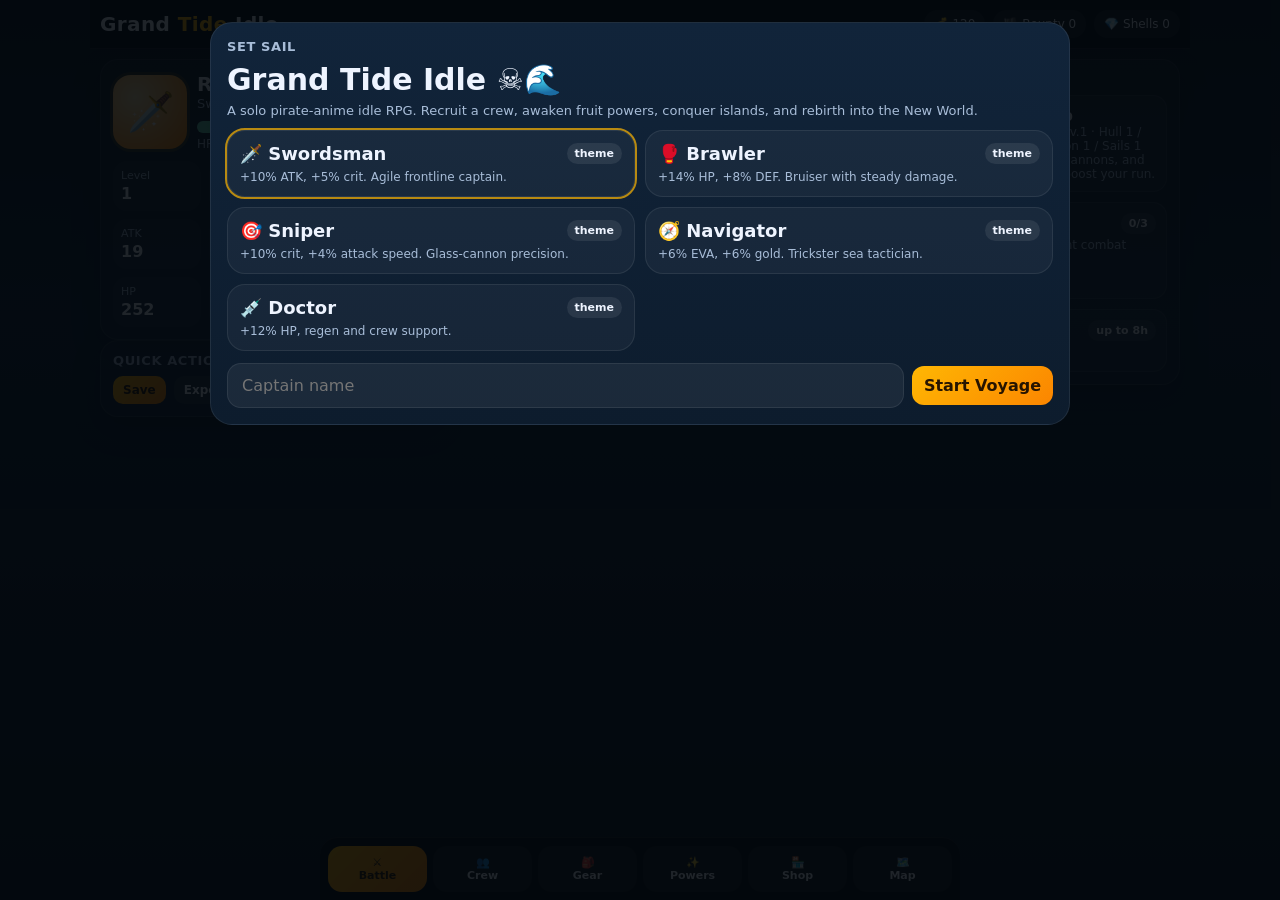
==== commit 277f4341: "Rename index-4.html to index.html" ====
--- a/index.html
+++ b/index.html
@@ -1,1226 +1,583 @@
 <!DOCTYPE html>
 <html lang="en">
 <head>
-  <meta charset="UTF-8" />
-  <meta name="viewport" content="width=device-width, initial-scale=1.0" />
-  <title>Grand Tide Idle — Pirate Idle RPG</title>
-  <style>
-    :root{
-      --bg:#0c1024;
-      --panel:#141b39;
-      --panel2:#1b2550;
-      --soft:#252f66;
-      --text:#edf2ff;
-      --muted:#a8b3db;
-      --accent:#7cd8ff;
-      --accent2:#c28cff;
-      --gold:#ffd86f;
-      --danger:#ff7f9f;
-      --good:#85f0a7;
-      --epic:#be8cff;
-      --legendary:#ffb25f;
-      --rare:#66d4ff;
-      --normal:#cfd8ff;
-      --shadow:0 12px 30px rgba(0,0,0,.28);
-      --radius:18px;
-    }
-    *{box-sizing:border-box;-webkit-tap-highlight-color:transparent}
-    body{
-      margin:0;
-      background:
-        radial-gradient(circle at top, rgba(124,216,255,.14), transparent 25%),
-        radial-gradient(circle at right, rgba(194,140,255,.12), transparent 22%),
-        linear-gradient(180deg,#0b1023,#090d19 60%,#06080f);
-      color:var(--text);
-      font-family:Inter,system-ui,-apple-system,BlinkMacSystemFont,"Segoe UI",sans-serif;
-      min-width:375px;
-    }
-    button,select{
-      font:inherit;
-      border:none;
-      border-radius:14px;
-      padding:.7rem .9rem;
-      color:var(--text);
-      background:linear-gradient(180deg,var(--soft),#1b2142);
-      box-shadow:var(--shadow);
-    }
-    button{cursor:pointer}
-    button:hover{filter:brightness(1.08)}
-    button:disabled{opacity:.45;cursor:not-allowed}
-    .app{
-      max-width:1320px;
-      margin:0 auto;
-      padding:10px;
-      display:grid;
-      gap:10px;
-      grid-template-columns:280px minmax(0,1fr) 280px;
-      align-items:start;
-    }
-    .panel{
-      background:linear-gradient(180deg,rgba(24,32,68,.92),rgba(13,18,39,.95));
-      border:1px solid rgba(255,255,255,.08);
-      border-radius:var(--radius);
-      box-shadow:var(--shadow);
-      overflow:hidden;
-    }
-    .panel .hd{
-      padding:12px 14px;
-      font-weight:700;
-      letter-spacing:.02em;
-      background:linear-gradient(90deg,rgba(124,216,255,.16),rgba(194,140,255,.1));
-      border-bottom:1px solid rgba(255,255,255,.08);
-      display:flex;
-      justify-content:space-between;
-      align-items:center;
-      gap:10px;
-    }
-    .panel .bd{padding:10px}
-    .heroTitle{
-      display:flex;align-items:center;gap:10px;
-      padding:12px 12px 6px;
-    }
-    .avatar{
-      width:50px;height:50px;border-radius:16px;
-      display:grid;place-items:center;
-      background:linear-gradient(135deg,rgba(124,216,255,.3),rgba(194,140,255,.35));
-      font-size:1.9rem;
-      box-shadow:inset 0 0 0 1px rgba(255,255,255,.12),var(--shadow);
-    }
-    .sub{color:var(--muted);font-size:.92rem}
-    .currency{display:grid;grid-template-columns:1fr 1fr;gap:8px;margin-top:8px}
-    .pill{
-      background:rgba(255,255,255,.06);
-      border:1px solid rgba(255,255,255,.08);
-      border-radius:14px;padding:8px 10px;
-    }
-    .statGrid{display:grid;grid-template-columns:1fr 1fr;gap:6px;margin-top:8px}
-    .stat{background:rgba(255,255,255,.05);padding:8px;border-radius:12px}
-    .barWrap{margin:8px 0 12px}
-    .labelRow,.tinyRow{display:flex;justify-content:space-between;gap:10px;align-items:center}
-    .tinyRow{font-size:.85rem;color:var(--muted)}
-    .bar{height:11px;background:rgba(255,255,255,.08);border-radius:999px;overflow:hidden;margin-top:6px}
-    .fill{height:100%;background:linear-gradient(90deg,var(--accent),var(--accent2));width:0%}
-    .hp{background:linear-gradient(90deg,#ff8fa4,#ff5f86)}
-    .mana{background:linear-gradient(90deg,#7cd8ff,#5ca9ff)}
-    .enemyCard,.zoneCard,.eidolonCard,.questCard,.item,.skillCard,.dungeonCard,.shopCard{
-      background:rgba(255,255,255,.055);
-      border:1px solid rgba(255,255,255,.08);
-      border-radius:14px;
-      padding:10px;
-      margin-bottom:8px;
-    }
-    .enemyArt,.zoneArt{font-size:2rem}
-    .badge{font-size:.76rem;padding:.22rem .45rem;border-radius:999px;background:rgba(255,255,255,.08);color:var(--muted);display:inline-block}
-    .badge.active{background:rgba(124,216,255,.18);color:var(--accent)}
-    .row{display:flex;gap:8px;flex-wrap:wrap}
-    .tabs{display:flex;gap:6px;flex-wrap:wrap;padding:0 10px 10px;position:sticky;top:0;background:rgba(9,13,25,.96);backdrop-filter:blur(8px);z-index:5}
-    .tab{background:rgba(255,255,255,.05);padding:.58rem .78rem;border-radius:12px;font-size:.9rem;box-shadow:none}
-    .tab.active{background:linear-gradient(180deg,rgba(124,216,255,.24),rgba(194,140,255,.18));border:1px solid rgba(255,255,255,.1)}
-    .tabview{display:none}
-    .tabview.active{display:block}
-    .log{max-height:200px;overflow:auto;font-size:.84rem;display:flex;flex-direction:column-reverse;gap:6px}
-    .log div{padding:8px 10px;border-radius:12px;background:rgba(255,255,255,.045);color:#dbe5ff}
-    .inventory{display:grid;grid-template-columns:1fr;gap:10px}
-    .item{display:flex;justify-content:space-between;gap:12px;align-items:center}
-    .rarity-normal{color:var(--normal)}
-    .rarity-rare{color:var(--rare)}
-    .rarity-epic{color:var(--epic)}
-    .rarity-legendary{color:var(--legendary)}
-    .muted{color:var(--muted)}
-    .small{font-size:.78rem}
-    .bigNum{font-size:1.02rem;font-weight:800;line-height:1.15}
-    .overlay{
-      position:fixed;inset:0;background:rgba(7,9,18,.82);backdrop-filter:blur(10px);
-      display:flex;align-items:center;justify-content:center;padding:14px;z-index:40;
-    }
-    .creator{
-      width:min(1100px,100%);
-      background:linear-gradient(180deg,#161f44,#0f1530);
-      border:1px solid rgba(255,255,255,.08);
-      border-radius:24px;
-      box-shadow:var(--shadow);
-      padding:18px;
-    }
-    .classGrid,.eidolonGrid,.zoneGrid,.skillGrid{display:grid;grid-template-columns:repeat(auto-fit,minmax(210px,1fr));gap:12px}
-    .classCard,.eidolonPick{
-      padding:14px;border-radius:18px;background:rgba(255,255,255,.05);border:1px solid rgba(255,255,255,.08);cursor:pointer;
-      min-height:160px;
-    }
-    .classCard.selected,.eidolonPick.selected{outline:2px solid rgba(124,216,255,.7);background:rgba(124,216,255,.1)}
-    h1,h2,h3,p{margin:.2rem 0}
-    .footerActions{display:flex;gap:10px;flex-wrap:wrap;justify-content:flex-end;margin-top:14px}
-    .kpiGrid{display:grid;grid-template-columns:repeat(3,1fr);gap:10px}
-    .kpi{padding:10px;background:rgba(255,255,255,.05);border-radius:14px;text-align:center}
-    .eqGrid{display:grid;grid-template-columns:1fr 1fr;gap:10px}
-    .equipSlot{padding:10px;border-radius:14px;background:rgba(255,255,255,.05)}
-    .inlineProgress{height:8px;background:rgba(255,255,255,.08);border-radius:999px;overflow:hidden;margin-top:8px}
-    .inlineProgress>div{height:100%;background:linear-gradient(90deg,var(--gold),#ff8d66);width:0%}
-    .notice{padding:8px 10px;border-radius:12px;background:rgba(124,216,255,.1);border:1px solid rgba(124,216,255,.2);margin-bottom:8px;font-size:.86rem}
-    .danger{background:rgba(255,127,159,.1);border:1px solid rgba(255,127,159,.18)}
-    .green{background:rgba(133,240,167,.1);border:1px solid rgba(133,240,167,.18)}
-    @media (max-width:1080px){
-      .app{grid-template-columns:1fr}
-    }
-    @media (max-width:640px){
-      .currency,.statGrid,.eqGrid,.kpiGrid{grid-template-columns:1fr}
-      .heroTitle{padding-bottom:0}
-      .tabs{position:sticky;top:0;background:rgba(9,13,25,.96);backdrop-filter:blur(8px);z-index:5;padding-top:10px}
-      .creator{padding:14px}
-    }
-  </style>
+<meta charset="UTF-8" />
+<meta name="viewport" content="width=device-width, initial-scale=1.0, maximum-scale=1.0, user-scalable=no" />
+<title>Grand Tide Idle</title>
+<style>
+:root{
+  --bg:#0d1b2a;--panel:#13253a;--panel2:#1b314b;--text:#eef4ff;--muted:#a8bdd8;
+  --accent:#ffb703;--accent2:#fb8500;--good:#67d5b5;--bad:#ff7b89;--rare:#7ec8ff;
+  --epic:#c68cff;--legend:#ffd166;--line:rgba(255,255,255,.08);
+}
+*{box-sizing:border-box;-webkit-tap-highlight-color:transparent}
+html,body{margin:0;padding:0;background:linear-gradient(180deg,#0b1622,#10243a 35%,#09131f);color:var(--text);font-family:Inter,system-ui,-apple-system,Segoe UI,Roboto,sans-serif;height:100%;overflow-x:hidden}
+body{min-width:375px}
+button,input,select{font:inherit}
+button{border:0;border-radius:12px;padding:10px 12px;background:var(--panel2);color:var(--text);font-weight:700}
+button:active{transform:translateY(1px)}
+button.primary{background:linear-gradient(135deg,var(--accent),var(--accent2));color:#261400}
+button.ghost{background:rgba(255,255,255,.06)}
+button.small{padding:7px 10px;border-radius:10px;font-size:12px}
+button:disabled{opacity:.45}
+.app{max-width:1100px;margin:0 auto;padding:10px 10px 86px}
+.topbar{position:sticky;top:0;z-index:9;background:rgba(6,12,20,.82);backdrop-filter:blur(10px);margin:-10px -10px 10px;padding:10px;border-bottom:1px solid var(--line)}
+.brand{display:flex;justify-content:space-between;align-items:center;gap:10px}
+.logo{font-weight:900;letter-spacing:.4px;font-size:20px}
+.logo .wave{color:var(--accent)}
+.resources{display:flex;gap:8px;flex-wrap:wrap;justify-content:flex-end}
+.pill{background:rgba(255,255,255,.06);padding:7px 10px;border-radius:999px;font-size:12px;white-space:nowrap}
+.layout{display:grid;grid-template-columns:1fr;gap:10px}
+.card{background:linear-gradient(180deg,rgba(255,255,255,.03),rgba(255,255,255,.015));border:1px solid var(--line);border-radius:18px;padding:12px;box-shadow:0 12px 30px rgba(0,0,0,.18)}
+.hero{display:grid;grid-template-columns:74px 1fr;gap:10px;align-items:center}
+.avatar{width:74px;height:74px;border-radius:18px;background:radial-gradient(circle at 30% 30%,#ffe2a8,var(--accent2));display:flex;align-items:center;justify-content:center;font-size:38px;box-shadow:0 0 0 3px rgba(255,183,3,.15)}
+.name{font-size:20px;font-weight:900}
+.sub{color:var(--muted);font-size:13px}
+.statgrid{display:grid;grid-template-columns:repeat(3,1fr);gap:8px;margin-top:10px}
+.stat{background:rgba(255,255,255,.04);border-radius:14px;padding:8px}
+.stat .k{font-size:11px;color:var(--muted)}
+.stat .v{font-size:16px;font-weight:800;margin-top:2px}
+.sectiontitle{font-size:13px;color:var(--muted);font-weight:800;letter-spacing:.6px;text-transform:uppercase;margin-bottom:8px}
+.hpbar,.progbar{height:12px;background:rgba(255,255,255,.08);border-radius:999px;overflow:hidden}
+.fill{height:100%;background:linear-gradient(90deg,var(--good),#23c483);width:0%}
+.enemyfill{background:linear-gradient(90deg,#ff966d,#ff4d6d)}
+.battlegrid{display:grid;grid-template-columns:1fr;gap:10px}
+.row{display:flex;gap:8px;flex-wrap:wrap;align-items:center}
+.space{justify-content:space-between}
+.enemyCard{display:grid;grid-template-columns:68px 1fr;gap:10px;align-items:center}
+.enemyArt{width:68px;height:68px;border-radius:16px;background:linear-gradient(135deg,#29516e,#15263f);display:flex;align-items:center;justify-content:center;font-size:33px}
+.log{max-height:170px;overflow:auto;background:rgba(0,0,0,.18);border-radius:14px;padding:8px;font-size:12px;line-height:1.35}
+.log div{padding:3px 0;border-bottom:1px solid rgba(255,255,255,.04)}
+.tabs{position:fixed;bottom:0;left:0;right:0;display:grid;grid-template-columns:repeat(6,1fr);gap:6px;padding:8px;background:rgba(5,10,17,.92);backdrop-filter:blur(12px);border-top:1px solid var(--line);z-index:12}
+.tab{padding:10px 4px;border-radius:14px;text-align:center;font-size:11px;font-weight:800;background:rgba(255,255,255,.05)}
+.tab.active{background:linear-gradient(135deg,var(--accent),var(--accent2));color:#291500}
+.hidden{display:none !important}
+.list{display:grid;gap:8px}
+.item,.quest,.crew,.shopitem,.upgrade,.zone{background:rgba(255,255,255,.04);border:1px solid var(--line);border-radius:14px;padding:10px}
+.itemHeader,.questHeader,.crewHeader,.shopHeader,.upgradeHeader,.zoneHeader{display:flex;justify-content:space-between;gap:8px;align-items:center}
+.rarity-Normal{color:#d8e4f2}.rarity-Rare{color:var(--rare)}.rarity-Epic{color:var(--epic)}.rarity-Legendary{color:var(--legend)}
+.grid2{display:grid;grid-template-columns:1fr 1fr;gap:8px}.grid3{display:grid;grid-template-columns:repeat(3,1fr);gap:8px}
+.smalltxt{font-size:12px;color:var(--muted)}
+.badge{padding:4px 8px;border-radius:999px;background:rgba(255,255,255,.08);font-size:11px;font-weight:800}
+.center{text-align:center}
+.modal{position:fixed;inset:0;background:rgba(3,7,12,.88);display:flex;align-items:flex-start;justify-content:center;padding:22px 12px;z-index:20;overflow:auto;-webkit-overflow-scrolling:touch}
+.modal .sheet{width:min(860px,100%);background:linear-gradient(180deg,#11243a,#0d1c2d);border:1px solid var(--line);border-radius:22px;padding:16px}
+.classpick{display:grid;grid-template-columns:1fr;gap:10px;margin-top:12px}
+.classcard{padding:12px;border-radius:18px;background:rgba(255,255,255,.04);border:1px solid var(--line)}
+.toast{position:fixed;top:72px;left:50%;transform:translateX(-50%);background:#14283d;border:1px solid var(--line);padding:10px 14px;border-radius:999px;z-index:30;opacity:0;pointer-events:none;transition:.25s}
+.toast.show{opacity:1}
+.footerActions{display:flex;gap:8px;flex-wrap:wrap}
+@media (min-width:760px){
+  .layout{grid-template-columns:340px 1fr}
+  .battlegrid{grid-template-columns:1.1fr .9fr}
+  .tabs{left:50%;transform:translateX(-50%);max-width:980px;border-radius:18px 18px 0 0}
+  .classpick{grid-template-columns:1fr 1fr}
+}
+</style>
 </head>
 <body>
-<div id="creatorOverlay" class="overlay"></div>
+<div class="toast" id="toast"></div>
+<div id="createModal" class="modal hidden">
+  <div class="sheet">
+    <div class="sectiontitle">Set Sail</div>
+    <div style="font-size:30px;font-weight:900">Grand Tide Idle ☠️🌊</div>
+    <div class="sub" style="margin-top:6px">A solo pirate-anime idle RPG. Recruit a crew, awaken fruit powers, conquer islands, and rebirth into the New World.</div>
+    <div class="classpick" id="classPick"></div>
+    <div style="margin-top:12px" class="row">
+      <input id="captainName" placeholder="Captain name" style="flex:1;min-width:0;background:rgba(255,255,255,.06);border:1px solid var(--line);color:var(--text);padding:12px 14px;border-radius:14px" maxlength="20" />
+      <button class="primary" id="startBtn">Start Voyage</button>
+    </div>
+  </div>
+</div>
+
 <div class="app">
-  <section class="panel" id="leftPanel"></section>
-  <main class="panel">
-    <div class="hd"><span>🏴‍☠️ Grand Tide Idle</span><span class="small muted">One Piece-inspired solo browser idle RPG</span></div>
-    <div class="tabs" id="tabs"></div>
-    <div class="bd">
-      <div id="view-battle" class="tabview active"></div>
-      <div id="view-skills" class="tabview"></div>
-      <div id="view-gear" class="tabview"></div>
-      <div id="view-shop" class="tabview"></div>
-      <div id="view-dungeons" class="tabview"></div>
-      <div id="view-quests" class="tabview"></div>
-      <div id="view-prestige" class="tabview"></div>
+  <div class="topbar">
+    <div class="brand">
+      <div class="logo">Grand <span class="wave">Tide</span> Idle</div>
+      <div class="resources">
+        <div class="pill">💰 <span id="goldTop">0</span></div>
+        <div class="pill">🏴 Bounty <span id="bountyTop">0</span></div>
+        <div class="pill">💎 Shells <span id="shellTop">0</span></div>
+      </div>
     </div>
-  </main>
-  <aside class="panel" id="rightPanel"></aside>
+  </div>
+
+  <div class="layout">
+    <div class="leftcol">
+      <div class="card">
+        <div class="hero">
+          <div class="avatar" id="captainAvatar">🧢</div>
+          <div>
+            <div class="name" id="captainTitle">Rookie Captain</div>
+            <div class="sub" id="captainSubtitle">Sail into your first island.</div>
+            <div class="hpbar" style="margin-top:10px"><div class="fill" id="playerHpFill"></div></div>
+            <div class="smalltxt" id="playerHpText" style="margin-top:4px">HP 0 / 0</div>
+          </div>
+        </div>
+        <div class="statgrid">
+          <div class="stat"><div class="k">Level</div><div class="v" id="lvlStat">1</div></div>
+          <div class="stat"><div class="k">EXP</div><div class="v" id="expStat">0%</div></div>
+          <div class="stat"><div class="k">Class</div><div class="v" id="classStat">Swordsman</div></div>
+          <div class="stat"><div class="k">ATK</div><div class="v" id="atkStat">0</div></div>
+          <div class="stat"><div class="k">CRIT</div><div class="v" id="critStat">0%</div></div>
+          <div class="stat"><div class="k">SPD</div><div class="v" id="spdStat">1.00</div></div>
+          <div class="stat"><div class="k">HP</div><div class="v" id="hpStat">0</div></div>
+          <div class="stat"><div class="k">DEF</div><div class="v" id="defStat">0</div></div>
+          <div class="stat"><div class="k">EVA</div><div class="v" id="evaStat">0%</div></div>
+        </div>
+      </div>
+
+      <div class="card">
+        <div class="sectiontitle">Quick Actions</div>
+        <div class="footerActions">
+          <button class="small primary" id="saveBtn">Save</button>
+          <button class="small ghost" id="exportBtn">Export</button>
+          <button class="small ghost" id="importBtn">Import</button>
+          <button class="small ghost" id="resetBtn">Hard Reset</button>
+        </div>
+      </div>
+    </div>
+
+    <div class="rightcol">
+      <div class="tabpage" data-tab="battle">
+        <div class="battlegrid">
+          <div class="card">
+            <div class="row space">
+              <div>
+                <div class="sectiontitle">Battle</div>
+                <div style="font-size:21px;font-weight:900" id="zoneName">Foamwind Cove</div>
+                <div class="sub" id="zoneDesc">Begin your rookie voyage.</div>
+              </div>
+              <div class="badge" id="progressBadge">0 / 20 KOs</div>
+            </div>
+            <div class="row" style="margin-top:8px">
+              <button class="small primary" id="bossBtn">Face Boss</button>
+              <button class="small ghost" id="farmBtn">Back to Mobs</button>
+              <button class="small ghost" id="toggleAutoBtn">Auto: On</button>
+            </div>
+            <div class="progbar" style="margin-top:10px"><div class="fill" id="zoneProgressFill"></div></div>
+            <div class="smalltxt" style="margin-top:4px" id="zoneProgressText">Defeat pirates and bandits to lure out the island chief.</div>
+            <div style="height:10px"></div>
+            <div class="enemyCard item">
+              <div class="enemyArt" id="enemyArt">🦀</div>
+              <div>
+                <div class="row space"><div style="font-weight:900" id="enemyName">Coast Bandit</div><div class="badge" id="enemyType">Mob</div></div>
+                <div class="hpbar" style="margin-top:8px"><div class="fill enemyfill" id="enemyHpFill"></div></div>
+                <div class="smalltxt" style="margin-top:4px" id="enemyHpText">HP 0 / 0</div>
+              </div>
+            </div>
+            <div style="height:10px"></div>
+            <div class="log" id="battleLog"></div>
+          </div>
+          <div class="card">
+            <div class="sectiontitle">Captain Tools</div>
+            <div class="grid2">
+              <div class="item"><div style="font-weight:800">Fruit Style</div><div class="smalltxt" id="fruitName">None</div><div class="smalltxt" id="fruitDesc">Recruit power from strange seas.</div></div>
+              <div class="item"><div style="font-weight:800">Ship</div><div class="smalltxt" id="shipLevelText">Skiff Lv.1</div><div class="smalltxt">Hull, cannons, and sails boost your run.</div></div>
+            </div>
+            <div style="height:10px"></div>
+            <div class="item">
+              <div class="itemHeader"><div style="font-weight:800">Crew Formation</div><div class="badge"><span id="crewCount">0</span>/3</div></div>
+              <div class="smalltxt" style="margin-top:4px">Your first three active crew grant combat bonuses.</div>
+              <div id="activeCrewList" class="list" style="margin-top:8px"></div>
+            </div>
+            <div style="height:10px"></div>
+            <div class="item">
+              <div class="itemHeader"><div style="font-weight:800">Offline Gains</div><div class="badge">up to 8h</div></div>
+              <div class="smalltxt" id="offlineSummary" style="margin-top:6px">No offline gains yet.</div>
+            </div>
+          </div>
+        </div>
+      </div>
+
+      <div class="tabpage hidden" data-tab="crew">
+        <div class="card">
+          <div class="row space">
+            <div><div class="sectiontitle">Crew</div><div style="font-size:21px;font-weight:900">Recruit Your Pirates</div></div>
+            <div class="row"><button class="small primary" id="recruitBtn">Recruit (150g)</button><button class="small ghost" id="assignBestBtn">Auto Assign</button></div>
+          </div>
+          <div class="smalltxt" style="margin-top:6px">Crew members add ATK, HP, CRIT, EVA, or special support. Duplicate recruits become shells.</div>
+          <div id="crewList" class="list" style="margin-top:10px"></div>
+        </div>
+      </div>
+
+      <div class="tabpage hidden" data-tab="gear">
+        <div class="card">
+          <div class="row space">
+            <div><div class="sectiontitle">Gear</div><div style="font-size:21px;font-weight:900">Weapons & Trinkets</div></div>
+            <div class="row"><button class="small ghost" id="equipBestBtn">Equip Best</button><button class="small ghost" id="sellTrashBtn">Sell Normals</button></div>
+          </div>
+          <div id="gearEquipped" class="list" style="margin-top:10px"></div>
+          <div style="height:10px"></div>
+          <div class="sectiontitle">Inventory</div>
+          <div id="inventoryList" class="list"></div>
+        </div>
+      </div>
+
+      <div class="tabpage hidden" data-tab="powers">
+        <div class="card">
+          <div class="row space">
+            <div><div class="sectiontitle">Powers</div><div style="font-size:21px;font-weight:900">Fruit & Haki</div></div>
+            <div class="badge">Points: <span id="skillPoints">0</span></div>
+          </div>
+          <div class="grid2" style="margin-top:10px">
+            <div class="item">
+              <div class="itemHeader"><div style="font-weight:800">Devil Fruit</div><button class="small primary" id="fruitRollBtn">Scout Fruit (3 shells)</button></div>
+              <div style="font-size:18px;font-weight:900;margin-top:6px" id="fruitCardName">None</div>
+              <div class="smalltxt" id="fruitCardText" style="margin-top:4px">No fruit bonded yet.</div>
+            </div>
+            <div class="item">
+              <div style="font-weight:800">Haki Mastery</div>
+              <div id="upgradeList" class="list" style="margin-top:8px"></div>
+            </div>
+          </div>
+        </div>
+      </div>
+
+      <div class="tabpage hidden" data-tab="shop">
+        <div class="card">
+          <div class="row space"><div><div class="sectiontitle">Shop</div><div style="font-size:21px;font-weight:900">Supply Port</div></div><div class="badge">Sell + Buy</div></div>
+          <div id="shopList" class="list" style="margin-top:10px"></div>
+        </div>
+      </div>
+
+      <div class="tabpage hidden" data-tab="map">
+        <div class="card">
+          <div class="sectiontitle">Sea Chart</div>
+          <div id="zoneList" class="list"></div>
+        </div>
+        <div class="card" style="margin-top:10px">
+          <div class="sectiontitle">Quests</div>
+          <div id="questList" class="list"></div>
+        </div>
+      </div>
+
+      <div class="tabpage hidden" data-tab="rebirth">
+        <div class="card">
+          <div class="sectiontitle">New World</div>
+          <div style="font-size:24px;font-weight:900">Bounty Rebirth</div>
+          <div class="smalltxt" style="margin-top:8px">Reset your voyage and keep permanent bounty power. Each rebirth grants a global ATK/HP/gold multiplier.</div>
+          <div class="grid3" style="margin-top:12px">
+            <div class="item"><div class="k smalltxt">Rebirths</div><div class="v" id="rebirthCount" style="font-size:24px;font-weight:900">0</div></div>
+            <div class="item"><div class="k smalltxt">Multiplier</div><div class="v" id="rebirthMulti" style="font-size:24px;font-weight:900">1.00x</div></div>
+            <div class="item"><div class="k smalltxt">Gain Now</div><div class="v" id="rebirthGain" style="font-size:24px;font-weight:900">0</div></div>
+          </div>
+          <div style="margin-top:12px"><button class="primary" id="rebirthBtn">Sail to the New World</button></div>
+        </div>
+      </div>
+    </div>
+  </div>
 </div>
+
+<div class="tabs" id="tabs"></div>
+
 <script>
 (() => {
-  const SAVE_KEY = 'grandTideIdleSaveV2';
-  const AUTO_SAVE_MS = 30000;
-  const TICK_MS = 400;
-  const OFFLINE_CAP_MS = 8 * 60 * 60 * 1000;
-
-  const CLASSES = {
-    Duelist: {
-      icon:'⚔️', desc:'Fast dual-blade striker. Builds combo quickly and crits often.',
-      bonuses:{attack:1.18, speed:1.12, crit:0.07, hp:1.0, mana:1.0, gold:1.0},
-      skillFlavor:['Blade Tempest','Phantom Cut','Combo Surge']
-    },
-    Wizard: {
-      icon:'🪄', desc:'Elemental caster with high mana and spell burst.',
-      bonuses:{attack:1.12, speed:0.98, crit:0.04, hp:0.95, mana:1.28, gold:1.0},
-      skillFlavor:['Meteor Veil','Frost Sigil','Arcane Overflow']
-    },
-    Bard: {
-      icon:'🎵', desc:'Support caster that sustains, buffs, and profits from long runs.',
-      bonuses:{attack:0.98, speed:1.02, crit:0.03, hp:1.08, mana:1.18, gold:1.12},
-      skillFlavor:['Song of Dawn','Resonant Echo','Encore Blessing']
-    },
-    Ravager: {
-      icon:'🪓', desc:'Heavy axe bruiser with huge crit damage and boss pressure.',
-      bonuses:{attack:1.24, speed:0.93, crit:0.05, hp:1.16, mana:0.9, gold:1.0},
-      skillFlavor:['World Breaker','Savage Arc','Blood Oath']
-    },
-    Guardian: {
-      icon:'🛡️', desc:'Defensive fighter with high HP, block, and safer dungeon clears.',
-      bonuses:{attack:1.0, speed:0.95, crit:0.02, hp:1.32, mana:1.0, gold:1.02},
-      skillFlavor:['Shield Nova','Bulwark','Radiant Guard']
-    }
-  };
-
-  const EIDOLONS = {
-    Aylin:{icon:'🦋', desc:'Wind spirit of swift blessings.', buffs:{speed:0.12, dodge:0.04, attack:0.06}, active:'Gale Kiss'},
-    Seraphis:{icon:'🔥', desc:'Flame eidolon that empowers burst damage.', buffs:{attack:0.14, crit:0.04, fire:0.12}, active:'Phoenix Ray'},
-    Luminia:{icon:'✨', desc:'Light eidolon that heals and enriches idle gains.', buffs:{gold:0.12, hp:0.12, mana:0.08}, active:'Grace of Stars'},
-    Noctis:{icon:'🌙', desc:'Shadow eidolon specializing in boss slaying.', buffs:{boss:0.18, crit:0.05, attack:0.08}, active:'Night Rend'}
-  };
-
-  const ZONES = [
-    {name:'Navea Plains', icon:'🏰', level:1, enemyPool:[['Poro Slime','🫧'],['Training Sprite','🧚'],['Forest Wolf','🐺']], elements:['wind','light'], gold:1, exp:1, dungeon:'Whispering Ruins'},
-    {name:'Helonia Coast', icon:'🌊', level:8, enemyPool:[['Tidal Crab','🦀'],['Coral Manta','🐟'],['Salt Marauder','🦈']], elements:['water','ice'], gold:1.35, exp:1.35, dungeon:'Abyssal Tidecave'},
-    {name:'Triatio Highlands', icon:'⛰️', level:16, enemyPool:[['Stonefang Boar','🐗'],['Highland Golem','🪨'],['Storm Hawk','🦅']], elements:['earth','lightning'], gold:1.8, exp:1.9, dungeon:'Thunderpeak Bastion'},
-    {name:'Star Sand Desert', icon:'🏜️', level:25, enemyPool:[['Sunscale Lizard','🦎'],['Dune Revenant','💀'],['Mirage Djinn','🌀']], elements:['fire','wind'], gold:2.45, exp:2.55, dungeon:'Scorchglass Sanctum'},
-    {name:'Demarech Mines', icon:'⛏️', level:38, enemyPool:[['Crystal Spider','🕷️'],['Ore Devourer','🪲'],['Tunnel Horror','👹']], elements:['earth','dark'], gold:3.3, exp:3.45, dungeon:'Obsidian Drillcore'},
-    {name:'Chrono Spire', icon:'🕰️', level:52, enemyPool:[['Time Wisp','🧿'],['Clockwork Knight','🤖'],['Void Harrier','🦇']], elements:['light','dark'], gold:4.7, exp:4.95, dungeon:'Eclipse Throne'}
-  ];
-
-  const DUNGEONS = [
-    {name:'Whispering Ruins', zone:'Navea Plains', req:4, duration:45, boss:'Ancient Treant', icon:'🌿', rewardScale:1.2},
-    {name:'Abyssal Tidecave', zone:'Helonia Coast', req:12, duration:60, boss:'Leviathan Spawn', icon:'🌀', rewardScale:1.5},
-    {name:'Thunderpeak Bastion', zone:'Triatio Highlands', req:20, duration:75, boss:'Volt Tyrant', icon:'⚡', rewardScale:1.9},
-    {name:'Scorchglass Sanctum', zone:'Star Sand Desert', req:30, duration:90, boss:'Solis Wyrm', icon:'🔥', rewardScale:2.35},
-    {name:'Obsidian Drillcore', zone:'Demarech Mines', req:42, duration:100, boss:'Molten Juggernaut', icon:'⛓️', rewardScale:2.85},
-    {name:'Eclipse Throne', zone:'Chrono Spire', req:56, duration:120, boss:'Astral Sovereign', icon:'🌘', rewardScale:3.5}
-  ];
-
-  const SKILL_NODES = [
-    {id:'atk1', name:'Weapon Mastery', max:10, desc:'+6% attack per rank.', cost:1, apply:(g,rank)=>g.bonus.attack *= (1 + rank*0.06)},
-    {id:'hp1', name:'Vital Current', max:8, desc:'+8% max HP per rank.', cost:1, apply:(g,rank)=>g.bonus.hp *= (1 + rank*0.08)},
-    {id:'speed1', name:'Quickstep', max:8, desc:'+5% attack speed per rank.', cost:1, apply:(g,rank)=>g.bonus.speed *= (1 + rank*0.05)},
-    {id:'crit1', name:'Edge Instinct', max:6, desc:'+2% crit chance per rank.', cost:1, apply:(g,rank)=>g.bonus.crit += rank*0.02},
-    {id:'eid1', name:'Eidolon Bond', max:8, desc:'+7% eidolon damage per rank.', cost:1, apply:(g,rank)=>g.bonus.eidolon *= (1 + rank*0.07)},
-    {id:'gold1', name:'Treasure Sense', max:10, desc:'+6% gold gains per rank.', cost:1, apply:(g,rank)=>g.bonus.gold *= (1 + rank*0.06)},
-    {id:'elem1', name:'Elemental Lore', max:6, desc:'+7% elemental damage per rank.', cost:1, apply:(g,rank)=>g.bonus.elemental *= (1 + rank*0.07)},
-    {id:'boss1', name:'Boss Hunter', max:6, desc:'+9% boss damage per rank.', cost:1, apply:(g,rank)=>g.bonus.boss *= (1 + rank*0.09)},
-    {id:'gaia1', name:'Gaia Affinity', max:5, desc:'+5% Gaia Emblem gain chance per rank.', cost:1, apply:(g,rank)=>g.bonus.gaiaChance += rank*0.05}
-  ];
-
-  const QUESTS = [
-    {id:'q1', name:'First Steps in Navea', goalType:'kills', target:15, reward:{gold:120, gaia:2}, text:'Defeat 15 enemies.'},
-    {id:'q2', name:'A Friend Beside You', goalType:'eidolonLevel', target:5, reward:{gold:180, gaia:3}, text:'Raise your Eidolon to Lv. 5.'},
-    {id:'q3', name:'Secrets of the Envoy', goalType:'skillSpend', target:5, reward:{gold:240, gaia:5}, text:'Spend 5 skill points.'},
-    {id:'q4', name:'Well Equipped', goalType:'equipPower', target:45, reward:{gold:500, gaia:6}, text:'Reach 45 equipment power.'},
-    {id:'q5', name:'Tidebreaker', goalType:'zone', target:1, reward:{gold:700, gaia:8}, text:'Unlock Helonia Coast.'},
-    {id:'q6', name:'Dungeon Diver', goalType:'dungeonClears', target:3, reward:{gold:1000, gaia:10}, text:'Clear 3 dungeons.'},
-    {id:'q7', name:'Soul Reforged', goalType:'rebirths', target:1, reward:{gold:0, gaia:15}, text:'Perform your first Rebirth.'}
-  ];
-
-  const RARITIES = [
-    {name:'Normal', color:'normal', mult:1, chance:0.62},
-    {name:'Rare', color:'rare', mult:1.35, chance:0.24},
-    {name:'Epic', color:'epic', mult:1.82, chance:0.11},
-    {name:'Legendary', color:'legendary', mult:2.45, chance:0.03}
-  ];
-
-  const EQUIP_TYPES = [
-    {slot:'weapon', names:['Twin Blades','Arc Staff','Battle Harp','Titan Axe','Aegis Sword'], stat:'attack', scale:7},
-    {slot:'armor', names:['Battlecoat','Mystic Robe','Echo Raiment','Warplate','Knight Mail'], stat:'hp', scale:34},
-    {slot:'accessory', names:['Sigil Ring','Moon Charm','Storm Band','Gaia Pendant','Eidolon Brooch'], stat:'mana', scale:15}
-  ];
-
-  const DEFAULT_STATE = () => ({
-    created:false,
-    name:'Envoy',
-    className:'Duelist',
-    zoneIndex:0,
-    autoDungeon:true,
-    autoEquip:true,
-    skillRanks:{},
-    questsClaimed:{},
-    stats:{
-      level:1, exp:0, gold:0, gaia:0, rebirths:0, rebirthEssence:0,
-      kills:0, dungeonClears:0, skillSpent:0
-    },
-    combat:{
-      hp:100, mana:50, enemy:null, combo:0, lastHit:0,
-      skillCd:0, eidolonCd:0, dpsWindow:0, dpsDamage:0
-    },
-    player:{
-      attack:12, hp:100, mana:50, speed:1, crit:0.05, critDamage:1.7,
-      goldMult:1, elemental:'wind', elementBonus:{fire:0,water:0,ice:0,earth:0,wind:0,light:0,dark:0,lightning:0}
-    },
-    eidolon:{name:'Aylin', level:1, exp:0},
-    inventory:[],
-    equipment:{weapon:null, armor:null, accessory:null},
-    dungeon:{active:false, index:0, timeLeft:0, bossHp:0, bossMaxHp:0, manualBursts:0},
-    lastSave:Date.now(),
-    unlockedZones:[0]
-  });
-
-  class Game {
-    constructor() {
-      this.state = this.load();
-      this.currentTab = 'battle';
-      this.logs = [];
-      this.bonus = {};
-      this.refreshDerived();
-      this.renderShell();
-      this.renderAll();
-      this.showCreatorIfNeeded();
-      this.applyOfflineProgress();
-      this.start();
-    }
-
-    load() {
-      try {
-        const raw = localStorage.getItem(SAVE_KEY);
-        if (!raw) return DEFAULT_STATE();
-        const parsed = JSON.parse(raw);
-        return Object.assign(DEFAULT_STATE(), parsed, {
-          stats:Object.assign(DEFAULT_STATE().stats, parsed.stats || {}),
-          combat:Object.assign(DEFAULT_STATE().combat, parsed.combat || {}),
-          player:Object.assign(DEFAULT_STATE().player, parsed.player || {}),
-          eidolon:Object.assign(DEFAULT_STATE().eidolon, parsed.eidolon || {}),
-          equipment:Object.assign(DEFAULT_STATE().equipment, parsed.equipment || {}),
-          dungeon:Object.assign(DEFAULT_STATE().dungeon, parsed.dungeon || {}),
-          skillRanks:Object.assign({}, parsed.skillRanks || {}),
-          questsClaimed:Object.assign({}, parsed.questsClaimed || {}),
-          unlockedZones: parsed.unlockedZones || [0],
-          inventory: parsed.inventory || []
-        });
-      } catch {
-        return DEFAULT_STATE();
-      }
-    }
-
-    save() {
-      this.state.lastSave = Date.now();
-      localStorage.setItem(SAVE_KEY, JSON.stringify(this.state));
-      this.flashLog('💾 Progress saved to localStorage.');
-    }
-
-    hardReset() {
-      localStorage.removeItem(SAVE_KEY);
-      this.state = DEFAULT_STATE();
-      this.logs = ['🗑️ Save erased. Begin a new destiny.'];
-      this.refreshDerived();
-      this.renderAll();
-      this.showCreatorIfNeeded();
-    }
-
-    start() {
-      this.ensureEnemy();
-      this.tickHandle = setInterval(() => this.tick(TICK_MS / 1000), TICK_MS);
-      this.saveHandle = setInterval(() => this.save(), AUTO_SAVE_MS);
-      document.addEventListener('visibilitychange', () => {
-        if (!document.hidden) this.applyOfflineProgress();
-      });
-      window.addEventListener('beforeunload', () => this.save());
-    }
-
-    showCreatorIfNeeded() {
-      const overlay = document.getElementById('creatorOverlay');
-      if (!this.state.created) {
-        overlay.style.display = 'flex';
-        let selectedClass = this.state.className || 'Duelist';
-        let selectedEidolon = this.state.eidolon.name || 'Aylin';
-        const render = () => {
-          overlay.innerHTML = `
-            <div class="creator">
-              <div class="notice">🌟 Build your anime hero, choose a class, and bind your first Eidolon. Everything runs entirely in this one file — offline-ready after load.</div>
-              <h1>Astra Eidolon Idle</h1>
-              <p class="sub">Aura Kingdom-inspired solo idle RPG with offline progress, dungeons, gear, quests, and rebirth progression.</p>
-              <div class="row" style="margin:12px 0 16px">
-                <input id="heroName" value="${this.escape(this.state.name)}" maxlength="18" placeholder="Hero name" style="flex:1;min-width:220px;padding:.85rem 1rem;border-radius:14px;border:1px solid rgba(255,255,255,.12);background:rgba(255,255,255,.06);color:var(--text);font:inherit">
-              </div>
-              <h2>Choose Your Class</h2>
-              <div class="classGrid">
-                ${Object.entries(CLASSES).map(([name,data]) => `
-                  <div class="classCard ${selectedClass===name?'selected':''}" data-class="${name}">
-                    <div class="bigNum">${data.icon} ${name}</div>
-                    <p class="sub">${data.desc}</p>
-                    <p class="small">ATK x${data.bonuses.attack.toFixed(2)} · HP x${data.bonuses.hp.toFixed(2)} · SPD x${data.bonuses.speed.toFixed(2)}</p>
-                    <p class="small muted">Signature skills: ${data.skillFlavor.join(', ')}</p>
-                  </div>
-                `).join('')}
-              </div>
-              <h2 style="margin-top:12px">Choose Your Eidolon</h2>
-              <div class="eidolonGrid">
-                ${Object.entries(EIDOLONS).map(([name,data]) => `
-                  <div class="eidolonPick ${selectedEidolon===name?'selected':''}" data-eidolon="${name}">
-                    <div class="bigNum">${data.icon} ${name}</div>
-                    <p class="sub">${data.desc}</p>
-                    <p class="small">${data.active} · ${Object.entries(data.buffs).map(([k,v]) => `+${Math.round(v*100)}% ${k}`).join(' · ')}</p>
-                  </div>
-                `).join('')}
-              </div>
-              <div class="footerActions">
-                <button id="beginAdventure">Begin Adventure ✨</button>
-              </div>
-            </div>`;
-          overlay.querySelectorAll('[data-class]').forEach(el => el.onclick = () => {selectedClass = el.dataset.class; render();});
-          overlay.querySelectorAll('[data-eidolon]').forEach(el => el.onclick = () => {selectedEidolon = el.dataset.eidolon; render();});
-          overlay.querySelector('#beginAdventure').onclick = () => {
-            const n = overlay.querySelector('#heroName').value.trim() || 'Envoy';
-            this.state.created = true;
-            this.state.name = n;
-            this.state.className = selectedClass;
-            this.state.eidolon.name = selectedEidolon;
-            this.fullRecover();
-            this.refreshDerived();
-            overlay.style.display = 'none';
-            this.flashLog(`✨ ${n} the ${selectedClass} sets out with ${selectedEidolon}!`);
-            this.save();
-            this.renderAll();
-          };
-        };
-        render();
-      } else {
-        overlay.style.display = 'none';
-      }
-    }
-
-    escape(s){return String(s).replace(/[&<>"']/g,m=>({"&":"&amp;","<":"&lt;",">":"&gt;","\"":"&quot;","'":"&#39;"}[m]))}
-
-    flashLog(text) {
-      this.logs.unshift(`${new Date().toLocaleTimeString([], {hour:'2-digit', minute:'2-digit'})} · ${text}`);
-      this.logs = this.logs.slice(0, 80);
-      this.renderRight();
-    }
-
-    renderShell() {
-      const tabs = [
-        ['battle','⚔️ Battle'], ['skills','🌿 Skills'], ['gear','🎒 Gear'], ['shop','🏪 Shop'], ['dungeons','🏛️ Dungeons'], ['quests','📜 Quests'], ['prestige','♾️ Rebirth']
-      ];
-      const tabsEl = document.getElementById('tabs');
-      tabsEl.innerHTML = tabs.map(([id,label]) => `<button class="tab ${this.currentTab===id?'active':''}" data-tab="${id}">${label}</button>`).join('');
-      tabsEl.querySelectorAll('[data-tab]').forEach(btn => btn.onclick = () => {
-        this.currentTab = btn.dataset.tab;
-        document.querySelectorAll('.tab').forEach(x => x.classList.toggle('active', x.dataset.tab===this.currentTab));
-        document.querySelectorAll('.tabview').forEach(v => v.classList.toggle('active', v.id===`view-${this.currentTab}`));
-      });
-    }
-
-    refreshDerived() {
-      const s = this.state;
-      const cls = CLASSES[s.className];
-      this.bonus = {attack:1,hp:1,mana:1,speed:1,crit:0,gold:1,eidolon:1,boss:1,elemental:1,gaiaChance:0,dodge:0};
-      if (cls) {
-        this.bonus.attack *= cls.bonuses.attack;
-        this.bonus.hp *= cls.bonuses.hp;
-        this.bonus.mana *= cls.bonuses.mana;
-        this.bonus.speed *= cls.bonuses.speed;
-        this.bonus.crit += cls.bonuses.crit || 0;
-        this.bonus.gold *= cls.bonuses.gold || 1;
-      }
-      const eid = EIDOLONS[s.eidolon.name];
-      if (eid) {
-        Object.entries(eid.buffs).forEach(([k,v]) => {
-          if (['attack','hp','mana','speed','gold','boss'].includes(k)) this.bonus[k] = (this.bonus[k] || 1) * (1 + v + s.eidolon.level*0.01);
-          else if (k==='crit' || k==='dodge') this.bonus[k] += v + s.eidolon.level*0.002;
-          else this.bonus.elemental *= (1 + v*0.5 + s.eidolon.level*0.004);
-        });
-      }
-      SKILL_NODES.forEach(node => node.apply(this, s.skillRanks[node.id] || 0));
-      const eq = s.equipment;
-      ['weapon','armor','accessory'].forEach(slot => {
-        if (eq[slot]) {
-          const item = eq[slot];
-          if (item.stat === 'attack') this.bonus.attack *= (1 + item.value/100);
-          if (item.stat === 'hp') this.bonus.hp *= (1 + item.value/120);
-          if (item.stat === 'mana') this.bonus.mana *= (1 + item.value/110);
-          if (item.rarity === 'Legendary') this.bonus.crit += 0.02;
-          if (item.rarity === 'Epic') this.bonus.speed *= 1.03;
-        }
-      });
-      const rebirthMult = 1 + s.stats.rebirthEssence * 0.05;
-      this.bonus.attack *= rebirthMult;
-      this.bonus.hp *= rebirthMult;
-      this.bonus.gold *= 1 + s.stats.rebirthEssence * 0.04;
-      this.bonus.eidolon *= 1 + s.stats.rebirthEssence * 0.05;
-    }
-
-    maxHp() { return Math.floor((100 + (this.state.stats.level-1)*22) * this.bonus.hp); }
-    maxMana() { return Math.floor((50 + (this.state.stats.level-1)*10) * this.bonus.mana); }
-    attackPower() {
-      const comboBonus = 1 + Math.min(this.state.combat.combo, 12)*0.03;
-      return Math.floor((12 + (this.state.stats.level-1)*4.2) * this.bonus.attack * comboBonus);
-    }
-    eidolonPower() {
-      return Math.floor((8 + this.state.eidolon.level*4.2) * this.bonus.eidolon * this.bonus.elemental);
-    }
-    critChance() { return Math.min(0.65, 0.05 + this.bonus.crit + (this.state.stats.level-1)*0.002); }
-    speed() { return (1 + (this.state.stats.level-1)*0.01) * this.bonus.speed; }
-    goldMult() { return this.bonus.gold; }
-    nextLevelExp(level=this.state.stats.level) { return Math.floor(50 + Math.pow(level, 2.05) * 18); }
-    eidolonNextExp(level=this.state.eidolon.level) { return Math.floor(30 + Math.pow(level,1.9) * 12); }
-    skillPointsAvailable() { return Math.max(0, Math.floor(this.state.stats.level/2) + this.state.stats.rebirths*2 - this.state.stats.skillSpent); }
-    equipmentPower() { return Object.values(this.state.equipment).filter(Boolean).reduce((a,b)=>a+b.value,0); }
-
-    currentZone() { return ZONES[this.state.zoneIndex]; }
-
-    ensureEnemy() {
-      if (this.state.combat.enemy && this.state.combat.enemy.hp > 0) return;
-      const zone = this.currentZone();
-      const [name, icon] = zone.enemyPool[Math.floor(Math.random()*zone.enemyPool.length)];
-      const lvl = Math.max(zone.level, this.state.stats.level + (Math.random()<0.25?1:0));
-      const maxHp = Math.floor((42 + lvl * 16) * zone.exp * (1 + this.state.stats.rebirths*0.06));
-      const element = zone.elements[Math.floor(Math.random()*zone.elements.length)];
-      this.state.combat.enemy = {name, icon, level:lvl, hp:maxHp, maxHp, element};
-    }
-
-    tick(dt) {
-      if (!this.state.created) return;
-      this.refreshDerived();
-      this.regen(dt);
-      if (this.state.dungeon.active) this.runDungeon(dt);
-      else this.runBattle(dt);
-      this.checkUnlocks();
-      this.renderAll(false);
-    }
-
-    regen(dt) {
-      const c = this.state.combat;
-      c.hp = Math.min(this.maxHp(), c.hp + this.maxHp()*0.015*dt);
-      c.mana = Math.min(this.maxMana(), c.mana + this.maxMana()*0.02*dt);
-      c.skillCd = Math.max(0, c.skillCd - dt);
-      c.eidolonCd = Math.max(0, c.eidolonCd - dt);
-    }
-
-    runBattle(dt, offlineFactor=1) {
-      this.ensureEnemy();
-      const c = this.state.combat;
-      c.lastHit += dt * this.speed() * offlineFactor;
-      const attackInterval = 1.85 / this.speed();
-      while (c.lastHit >= attackInterval) {
-        c.lastHit -= attackInterval;
-        this.hitEnemy(false, offlineFactor);
-        if (!this.state.combat.enemy || this.state.combat.enemy.hp <= 0) break;
-      }
-      if (c.skillCd <= 0 && c.mana >= this.maxMana()*0.28) {
-        c.skillCd = 8.8;
-        c.mana -= this.maxMana()*0.28;
-        this.hitEnemy(true, offlineFactor);
-      }
-      if (c.eidolonCd <= 0) {
-        c.eidolonCd = 11.5;
-        this.eidolonStrike(offlineFactor);
-      }
-    }
-
-    hitEnemy(skill=false, offlineFactor=1) {
-      const enemy = this.state.combat.enemy;
-      if (!enemy) return;
-      let dmg = this.attackPower() * (skill ? 1.95 : 1) * (skill ? (1 + this.bonus.elemental*0.15) : 1);
-      let crit = Math.random() < this.critChance();
-      if (crit) dmg *= (this.state.player.critDamage + this.state.combat.combo*0.02);
-      if (this.state.dungeon.active) dmg *= 1 + this.bonus.boss*0.35;
-      dmg = Math.floor(dmg * offlineFactor);
-      enemy.hp -= dmg;
-      this.state.combat.combo = Math.min(12, this.state.combat.combo + 1);
-      this.state.combat.dpsDamage += dmg;
-      if (enemy.hp <= 0) this.onEnemyDefeat(skill, crit, offlineFactor);
-    }
-
-    eidolonStrike(offlineFactor=1) {
-      const enemy = this.state.combat.enemy;
-      if (!enemy) return;
-      const dmg = Math.floor(this.eidolonPower() * (1 + this.state.eidolon.level*0.015) * offlineFactor);
-      enemy.hp -= dmg;
-      this.state.combat.dpsDamage += dmg;
-      if (enemy.hp <= 0) this.onEnemyDefeat(false, false, offlineFactor, true);
-    }
-
-    onEnemyDefeat(skill, crit, offlineFactor=1, eidolonKill=false) {
-      const zone = this.currentZone();
-      const enemy = this.state.combat.enemy;
-      const exp = Math.floor((18 + enemy.level*4) * zone.exp * (1 + this.state.stats.rebirthEssence*0.03) * offlineFactor);
-      const gold = Math.floor((10 + enemy.level*3) * zone.gold * this.goldMult() * offlineFactor);
-      this.state.stats.exp += exp;
-      this.state.stats.gold += gold;
-      this.state.stats.kills += 1 * Math.max(1, Math.round(offlineFactor));
-      this.state.combat.combo = 0;
-      this.state.eidolon.exp += Math.floor(6 * zone.exp * offlineFactor);
-      if (Math.random() < (0.08 + this.bonus.gaiaChance + zone.level*0.001)) {
-        const g = 1 + (Math.random()<0.15 ? 1 : 0);
-        this.state.stats.gaia += g;
-        if (offlineFactor <= 3) this.flashLog(`💠 Gained ${g} Gaia Emblem${g>1?'s':''}.`);
-      }
-      if (Math.random() < 0.22) this.generateLoot(zone, enemy.level, offlineFactor);
-      if (offlineFactor <= 3) this.flashLog(`${eidolonKill?'🧚':'⚔️'} Defeated ${enemy.name}${skill?' with a skill':''}${crit?' (CRIT!)':''} for +${exp} EXP and +${gold} gold.`);
-      this.handleLevelUps();
-      this.handleEidolonUps();
-      this.ensureEnemy();
-    }
-
-    handleLevelUps() {
-      while (this.state.stats.exp >= this.nextLevelExp()) {
-        this.state.stats.exp -= this.nextLevelExp();
-        this.state.stats.level++;
-        this.fullRecover();
-        this.flashLog(`🌟 Level Up! You are now Lv. ${this.state.stats.level}. Skill point gained.`);
-      }
-    }
-
-    handleEidolonUps() {
-      while (this.state.eidolon.exp >= this.eidolonNextExp()) {
-        this.state.eidolon.exp -= this.eidolonNextExp();
-        this.state.eidolon.level++;
-        this.flashLog(`🧚 ${this.state.eidolon.name} reached Lv. ${this.state.eidolon.level}. Bond deepened!`);
-      }
-    }
-
-    generateLoot(zone, enemyLevel, offlineFactor=1) {
-      const type = EQUIP_TYPES[Math.floor(Math.random()*EQUIP_TYPES.length)];
-      const rarity = this.rollRarity();
-      const base = Math.floor((enemyLevel + zone.level + 2) * type.scale * (0.08 + Math.random()*0.07));
-      const value = Math.max(3, Math.floor(base * rarity.mult));
-      const item = {
-        id: crypto.randomUUID ? crypto.randomUUID() : String(Date.now()+Math.random()),
-        slot:type.slot,
-        name:type.names[Math.floor(Math.random()*type.names.length)],
-        rarity:rarity.name,
-        stat:type.stat,
-        value,
-        reqLevel: Math.max(1, enemyLevel - 1),
-        icon: type.slot === 'weapon' ? '🗡️' : type.slot === 'armor' ? '🥋' : '💍'
-      };
-      this.state.inventory.unshift(item);
-      this.state.inventory = this.state.inventory.slice(0, 80);
-      if (this.state.autoEquip) this.tryEquipBest(item.id);
-      if (offlineFactor <= 3) this.flashLog(`🎁 Loot: ${item.rarity} ${item.name} (+${item.value} ${item.stat}).`);
-    }
-
-    rollRarity() {
-      let r = Math.random();
-      for (const rarity of RARITIES) {
-        if (r < rarity.chance + this.state.stats.rebirthEssence*0.002) return rarity;
-        r -= rarity.chance;
-      }
-      return RARITIES[0];
-    }
-
-    tryEquipBest(id) {
-      const item = this.state.inventory.find(i => i.id === id);
-      if (!item || this.state.stats.level < item.reqLevel) return;
-      const current = this.state.equipment[item.slot];
-      if (!current || item.value > current.value) {
-        if (current) this.state.inventory.push(current);
-        this.state.equipment[item.slot] = item;
-        this.state.inventory = this.state.inventory.filter(i => i.id !== id);
-        this.refreshDerived();
-        this.flashLog(`🛠️ Equipped ${item.rarity} ${item.name}.`);
-      }
-    }
-
-    sellItem(id, rerender=true) {
-      const item = this.state.inventory.find(i => i.id===id);
-      if (!item) return;
-      const gain = Math.floor(item.value * ({Normal:2,Rare:4,Epic:8,Legendary:14}[item.rarity] || 2));
-      this.state.stats.gold += gain;
-      this.state.inventory = this.state.inventory.filter(i => i.id!==id);
-      this.flashLog(`💰 Sold ${item.name} for ${gain} gold.`);
-      if (rerender) this.renderAll();
-    }
-
-    startDungeon(index) {
-      const d = DUNGEONS[index];
-      if (this.state.stats.level < d.req) return;
-      this.state.dungeon.active = true;
-      this.state.dungeon.index = index;
-      this.state.dungeon.timeLeft = d.duration;
-      this.state.dungeon.bossMaxHp = Math.floor((240 + d.req*90) * d.rewardScale * (1 + this.state.stats.rebirths*0.1));
-      this.state.dungeon.bossHp = this.state.dungeon.bossMaxHp;
-      this.state.dungeon.manualBursts = 3;
-      this.state.combat.enemy = {name:d.boss, icon:d.icon, level:d.req+2, hp:this.state.dungeon.bossHp, maxHp:this.state.dungeon.bossMaxHp, element:'boss'};
-      this.flashLog(`🏛️ Entered ${d.name}. Boss: ${d.boss}.`);
-    }
-
-    manualBurst() {
-      if (!this.state.dungeon.active || this.state.dungeon.manualBursts <= 0) return;
-      this.state.dungeon.manualBursts--;
-      const burst = Math.floor(this.attackPower() * 3.5 + this.eidolonPower()*1.8);
-      this.state.dungeon.bossHp -= burst;
-      if (this.state.combat.enemy) this.state.combat.enemy.hp = this.state.dungeon.bossHp;
-      this.flashLog(`💥 Manual Burst dealt ${burst} boss damage!`);
-      if (this.state.dungeon.bossHp <= 0) this.finishDungeon(true);
-    }
-
-    runDungeon(dt, offlineFactor=1) {
-      const d = DUNGEONS[this.state.dungeon.index];
-      this.state.dungeon.timeLeft -= dt * offlineFactor;
-      this.state.combat.enemy = {name:d.boss, icon:d.icon, level:d.req+2, hp:this.state.dungeon.bossHp, maxHp:this.state.dungeon.bossMaxHp, element:'boss'};
-      this.state.combat.lastHit += dt * this.speed() * offlineFactor;
-      const interval = 1.95 / this.speed();
-      while (this.state.combat.lastHit >= interval) {
-        this.state.combat.lastHit -= interval;
-        let dmg = Math.floor(this.attackPower() * (1 + this.bonus.boss) * offlineFactor);
-        if (Math.random() < this.critChance()) dmg = Math.floor(dmg * this.state.player.critDamage);
-        this.state.dungeon.bossHp -= dmg;
-        if (this.state.dungeon.bossHp <= 0) { this.finishDungeon(true, offlineFactor); return; }
-      }
-      if (this.state.combat.skillCd <= 0 && this.state.combat.mana >= this.maxMana()*0.25) {
-        this.state.combat.skillCd = 8.8;
-        this.state.combat.mana -= this.maxMana()*0.25;
-        this.state.dungeon.bossHp -= Math.floor(this.attackPower()*2.25*(1+this.bonus.boss*0.4)*offlineFactor);
-      }
-      if (this.state.combat.eidolonCd <= 0) {
-        this.state.combat.eidolonCd = 11.5;
-        this.state.dungeon.bossHp -= Math.floor(this.eidolonPower()*1.5*(1+this.bonus.boss*0.3)*offlineFactor);
-      }
-      if (this.state.dungeon.bossHp <= 0) return this.finishDungeon(true, offlineFactor);
-      if (this.state.dungeon.timeLeft <= 0) return this.finishDungeon(false, offlineFactor);
-      if (this.state.combat.enemy) this.state.combat.enemy.hp = this.state.dungeon.bossHp;
-    }
-
-    finishDungeon(win, offlineFactor=1) {
-      const d = DUNGEONS[this.state.dungeon.index];
-      if (win) {
-        const gold = Math.floor((120 + d.req*35) * d.rewardScale * this.goldMult() * offlineFactor);
-        const exp = Math.floor((140 + d.req*38) * d.rewardScale * offlineFactor);
-        const gaia = 1 + (Math.random()<0.45 ? 1 : 0) + (Math.random()<0.12 ? 1 : 0);
-        this.state.stats.gold += gold;
-        this.state.stats.exp += exp;
-        this.state.stats.gaia += gaia;
-        this.state.stats.dungeonClears += 1;
-        this.state.eidolon.exp += Math.floor(exp*0.25);
-        this.generateLoot(this.currentZone(), d.req+5, Math.min(offlineFactor,3));
-        if (Math.random() < 0.5) this.generateLoot(this.currentZone(), d.req+8, Math.min(offlineFactor,3));
-        this.handleLevelUps();
-        this.handleEidolonUps();
-        this.flashLog(`👑 Cleared ${d.name}! +${exp} EXP, +${gold} gold, +${gaia} Gaia Emblems.`);
-      } else {
-        this.flashLog(`💀 ${d.name} failed. The boss endures.`);
-      }
-      this.state.dungeon.active = false;
-      this.state.dungeon.timeLeft = 0;
-      this.ensureEnemy();
-    }
-
-    applyOfflineProgress() {
-      const now = Date.now();
-      const delta = Math.max(0, Math.min(OFFLINE_CAP_MS, now - (this.state.lastSave || now)));
-      if (!this.state.created || delta < 10000) {
-        this.state.lastSave = now;
-        return;
-      }
-      const secs = delta / 1000;
-      const offlineFactor = Math.max(1, secs / 12);
-      const before = {gold:this.state.stats.gold, exp:this.state.stats.exp, gaia:this.state.stats.gaia};
-      if (this.state.dungeon.active) this.runDungeon(secs, 1);
-      else this.runBattle(secs, 1);
-      const goldGain = this.state.stats.gold - before.gold;
-      const expGain = this.state.stats.exp - before.exp;
-      const gaiaGain = this.state.stats.gaia - before.gaia;
-      this.flashLog(`🕒 Offline progress (${Math.floor(secs/60)}m ${Math.floor(secs%60)}s): +${goldGain} gold, +${expGain} EXP, +${gaiaGain} Gaia.`);
-      this.state.lastSave = now;
-      this.renderAll();
-    }
-
-    checkUnlocks() {
-      ZONES.forEach((zone, idx) => {
-        if (idx > 0 && this.state.stats.level >= zone.level && !this.state.unlockedZones.includes(idx)) {
-          this.state.unlockedZones.push(idx);
-          this.flashLog(`🗺️ New zone unlocked: ${zone.name}.`);
-        }
-      });
-      if (!this.state.dungeon.active && this.state.autoDungeon) {
-        const best = [...DUNGEONS].reverse().find(d => this.state.stats.level >= d.req);
-        if (best && Math.random() < 0.0025) this.startDungeon(DUNGEONS.findIndex(x=>x.name===best.name));
-      }
-    }
-
-    questProgress(q) {
-      switch(q.goalType) {
-        case 'kills': return this.state.stats.kills;
-        case 'eidolonLevel': return this.state.eidolon.level;
-        case 'skillSpend': return this.state.stats.skillSpent;
-        case 'equipPower': return this.equipmentPower();
-        case 'zone': return this.state.zoneIndex;
-        case 'dungeonClears': return this.state.stats.dungeonClears;
-        case 'rebirths': return this.state.stats.rebirths;
-      }
-      return 0;
-    }
-
-    claimQuest(id) {
-      const q = QUESTS.find(q=>q.id===id);
-      if (!q || this.state.questsClaimed[id]) return;
-      if (this.questProgress(q) < q.target) return;
-      this.state.questsClaimed[id] = true;
-      this.state.stats.gold += q.reward.gold || 0;
-      this.state.stats.gaia += q.reward.gaia || 0;
-      this.flashLog(`📜 Quest complete: ${q.name}. Rewards claimed.`);
-      this.renderQuests();
-      this.renderLeft();
-    }
-
-    spendSkill(id) {
-      const node = SKILL_NODES.find(n=>n.id===id);
-      if (!node) return;
-      const rank = this.state.skillRanks[id] || 0;
-      if (rank >= node.max) return;
-      if (this.skillPointsAvailable() < node.cost) return;
-      this.state.skillRanks[id] = rank + 1;
-      this.state.stats.skillSpent += node.cost;
-      this.refreshDerived();
-      this.flashLog(`🌿 Learned ${node.name} Lv. ${rank+1}.`);
-      this.renderSkills();
-      this.renderLeft();
-    }
-
-    canRebirth() { return this.state.stats.level >= 20; }
-    rebirthGainPreview() { return Math.max(0, Math.floor((this.state.stats.level - 10) / 10) + this.state.stats.dungeonClears); }
-    rebirth() {
-      if (!this.canRebirth()) return;
-      const gain = this.rebirthGainPreview();
-      const keepGaia = this.state.stats.gaia;
-      const keepEssence = this.state.stats.rebirthEssence + gain;
-      const keepRebirths = this.state.stats.rebirths + 1;
-      const keepName = this.state.name;
-      const keepClass = this.state.className;
-      const keepEid = this.state.eidolon.name;
-      const autoDungeon = this.state.autoDungeon;
-      const autoEquip = this.state.autoEquip;
-      this.state = DEFAULT_STATE();
-      this.state.created = true;
-      this.state.name = keepName;
-      this.state.className = keepClass;
-      this.state.eidolon.name = keepEid;
-      this.state.stats.gaia = keepGaia;
-      this.state.stats.rebirths = keepRebirths;
-      this.state.stats.rebirthEssence = keepEssence;
-      this.state.autoDungeon = autoDungeon;
-      this.state.autoEquip = autoEquip;
-      this.fullRecover();
-      this.refreshDerived();
-      this.flashLog(`♾️ Rebirth complete. Gained ${gain} Soul Essence.`);
-      this.save();
-      this.renderAll();
-    }
-
-    fullRecover() {
-      this.state.combat.hp = this.maxHp();
-      this.state.combat.mana = this.maxMana();
-    }
-
-    switchZone(idx) {
-      if (!this.state.unlockedZones.includes(idx)) return;
-      this.state.zoneIndex = idx;
-      this.state.combat.enemy = null;
-      this.ensureEnemy();
-      this.flashLog(`🗺️ Traveling to ${this.currentZone().name}.`);
-      this.renderBattle();
-      this.renderLeft();
-    }
-
-    format(n) { return Math.floor(n).toLocaleString(); }
-
-    renderAll(refreshShell=true) {
-      if (refreshShell) this.renderShell();
-      this.renderLeft();
-      this.renderBattle();
-      this.renderSkills();
-      this.renderGear();
-      this.renderShop();
-      this.renderDungeons();
-      this.renderQuests();
-      this.renderPrestige();
-      this.renderRight();
-    }
-
-    renderLeft() {
-      const s = this.state;
-      const cls = CLASSES[s.className];
-      const eid = EIDOLONS[s.eidolon.name];
-      const xpPct = Math.min(100, s.stats.exp / this.nextLevelExp() * 100);
-      const ePct = Math.min(100, s.eidolon.exp / this.eidolonNextExp() * 100);
-      document.getElementById('leftPanel').innerHTML = `
-        <div class="heroTitle">
-          <div class="avatar">${cls?.icon || '✨'}</div>
-          <div>
-            <div class="bigNum">${this.escape(s.name)}</div>
-            <div class="sub">Lv. ${s.stats.level} ${s.className} · ${this.currentZone().name}</div>
-          </div>
-        </div>
-        <div class="bd">
-          <div class="currency">
-            <div class="pill"><div class="small muted">Gold</div><div class="bigNum">🪙 ${this.format(s.stats.gold)}</div></div>
-            <div class="pill"><div class="small muted">Gaia Emblems</div><div class="bigNum">💠 ${this.format(s.stats.gaia)}</div></div>
-          </div>
-          <div class="barWrap">
-            <div class="labelRow"><span>EXP</span><span>${this.format(s.stats.exp)} / ${this.format(this.nextLevelExp())}</span></div>
-            <div class="bar"><div class="fill" style="width:${xpPct}%"></div></div>
-          </div>
-          <div class="barWrap">
-            <div class="labelRow"><span>${eid.icon} ${s.eidolon.name} Lv. ${s.eidolon.level}</span><span>${this.format(s.eidolon.exp)} / ${this.format(this.eidolonNextExp())}</span></div>
-            <div class="bar"><div class="fill" style="width:${ePct}%"></div></div>
-          </div>
-          <div class="statGrid">
-            <div class="stat"><div class="small muted">Attack</div><div>${this.format(this.attackPower())}</div></div>
-            <div class="stat"><div class="small muted">Max HP</div><div>${this.format(this.maxHp())}</div></div>
-            <div class="stat"><div class="small muted">Attack Speed</div><div>${this.speed().toFixed(2)}x</div></div>
-            <div class="stat"><div class="small muted">Crit Chance</div><div>${(this.critChance()*100).toFixed(1)}%</div></div>
-            <div class="stat"><div class="small muted">Eidolon Power</div><div>${this.format(this.eidolonPower())}</div></div>
-            <div class="stat"><div class="small muted">Equip Power</div><div>${this.format(this.equipmentPower())}</div></div>
-          </div>
-          <div class="row" style="margin-top:12px">
-            <button id="saveBtn">Save</button>
-            <button id="recoverBtn">Recover</button>
-            <button id="resetBtn">Hard Reset</button>
-          </div>
-        </div>`;
-      document.getElementById('saveBtn').onclick = () => this.save();
-      document.getElementById('recoverBtn').onclick = () => {this.fullRecover(); this.flashLog('💖 HP and mana restored.'); this.renderLeft();};
-      document.getElementById('resetBtn').onclick = () => { if (confirm('Erase all progress?')) this.hardReset(); };
-    }
-
-    renderBattle() {
-      const view = document.getElementById('view-battle');
-      const zone = this.currentZone();
-      const e = this.state.combat.enemy || {name:'—', icon:'❔', hp:1, maxHp:1, level:1};
-      const hpPct = Math.max(0, e.hp/e.maxHp*100);
-      const myHpPct = Math.max(0, this.state.combat.hp/this.maxHp()*100);
-      const myManaPct = Math.max(0, this.state.combat.mana/this.maxMana()*100);
-      view.innerHTML = `
-        <div class="notice">⚡ Your hero attacks automatically. Skills fire on cooldown, the Eidolon assists on its own, and offline gains are computed on return (up to 8 hours).</div>
-        <div class="zoneGrid">
-          ${ZONES.map((z, idx) => `
-            <div class="zoneCard">
-              <div class="labelRow"><div class="bigNum">${z.icon} ${z.name}</div><span class="badge ${idx===this.state.zoneIndex?'active':''}">Lv. ${z.level}+</span></div>
-              <div class="small muted">Dungeon: ${z.dungeon}</div>
-              <div class="small">Enemy elements: ${z.elements.join(', ')}</div>
-              <div style="margin-top:10px"><button ${!this.state.unlockedZones.includes(idx)?'disabled':''} data-zone="${idx}">${idx===this.state.zoneIndex?'Current Zone':'Travel'}</button></div>
-            </div>
-          `).join('')}
-        </div>
-        <div class="enemyCard">
-          <div class="labelRow"><div><div class="enemyArt">${e.icon}</div><div class="bigNum">${e.name}</div><div class="sub">Enemy Lv. ${e.level} · ${e.element || zone.elements[0]}</div></div><div class="kpi"><div class="small muted">Combo</div><div class="bigNum">${this.state.combat.combo}</div></div></div>
-          <div class="barWrap"><div class="labelRow"><span>Enemy HP</span><span>${this.format(Math.max(0,e.hp))} / ${this.format(e.maxHp)}</span></div><div class="bar"><div class="fill hp" style="width:${hpPct}%"></div></div></div>
-          <div class="kpiGrid">
-            <div class="kpi"><div class="small muted">Zone Gold</div><div>×${zone.gold.toFixed(2)}</div></div>
-            <div class="kpi"><div class="small muted">Zone EXP</div><div>×${zone.exp.toFixed(2)}</div></div>
-            <div class="kpi"><div class="small muted">Combat Tempo</div><div>Slow / Tactical</div></div>
-          </div>
-        </div>
-        <div class="enemyCard green">
-          <div class="labelRow"><div class="bigNum">${CLASSES[this.state.className].icon} ${this.state.name}</div><div class="badge">${this.state.className}</div></div>
-          <div class="barWrap"><div class="labelRow"><span>HP</span><span>${this.format(this.state.combat.hp)} / ${this.format(this.maxHp())}</span></div><div class="bar"><div class="fill hp" style="width:${myHpPct}%"></div></div></div>
-          <div class="barWrap"><div class="labelRow"><span>Mana</span><span>${this.format(this.state.combat.mana)} / ${this.format(this.maxMana())}</span></div><div class="bar"><div class="fill mana" style="width:${myManaPct}%"></div></div></div>
-          <div class="row">
-            <button id="toggleAutoDungeon">Auto Dungeon: ${this.state.autoDungeon?'ON':'OFF'}</button>
-            <button id="toggleAutoEquip">Auto Equip: ${this.state.autoEquip?'ON':'OFF'}</button>
-          </div>
-        </div>`;
-      view.querySelectorAll('[data-zone]').forEach(btn => btn.onclick = () => this.switchZone(Number(btn.dataset.zone)));
-      view.querySelector('#toggleAutoDungeon').onclick = () => { this.state.autoDungeon = !this.state.autoDungeon; this.renderBattle(); };
-      view.querySelector('#toggleAutoEquip').onclick = () => { this.state.autoEquip = !this.state.autoEquip; this.renderBattle(); };
-    }
-
-    renderSkills() {
-      const view = document.getElementById('view-skills');
-      view.innerHTML = `
-        <div class="notice">🌿 Spend skill points earned every 2 levels. Your class identity comes from passive bonuses, gear, and this skill tree.</div>
-        <div class="bigNum" style="margin-bottom:10px">Available Skill Points: ${this.skillPointsAvailable()}</div>
-        <div class="skillGrid">
-          ${SKILL_NODES.map(node => {
-            const rank = this.state.skillRanks[node.id] || 0;
-            return `<div class="skillCard">
-              <div class="labelRow"><div class="bigNum">${node.name}</div><span class="badge">${rank}/${node.max}</span></div>
-              <p class="sub">${node.desc}</p>
-              <button data-skill="${node.id}" ${rank>=node.max || this.skillPointsAvailable()<node.cost?'disabled':''}>Upgrade (${node.cost} SP)</button>
-            </div>`;
-          }).join('')}
-        </div>`;
-      view.querySelectorAll('[data-skill]').forEach(btn => btn.onclick = () => this.spendSkill(btn.dataset.skill));
-    }
-
-    renderShop() {
-      const view = document.getElementById('view-shop');
-      const sellable = [...this.state.inventory].sort((a,b)=>b.value-a.value);
-      const preview = sellable.slice(0, 8);
-      const normalCount = this.state.inventory.filter(i => i.rarity === 'Normal').length;
-      const rareCount = this.state.inventory.filter(i => i.rarity === 'Rare').length;
-      view.innerHTML = `
-        <div class="notice">🏪 Cleaner economy hub: buy a few convenience supplies, sell off extra drops, and keep the rest of the UI focused on battling.</div>
-        <div class="kpiGrid">
-          <div class="kpi"><div class="small muted">Gold on Hand</div><div class="bigNum">🪙 ${this.format(this.state.stats.gold)}</div></div>
-          <div class="kpi"><div class="small muted">Sellable Gear</div><div class="bigNum">${this.state.inventory.length}</div></div>
-          <div class="kpi"><div class="small muted">Quick Trash</div><div class="bigNum">${normalCount} N / ${rareCount} R</div></div>
-        </div>
-        <div class="shopCard">
-          <div class="labelRow"><div class="bigNum">Quick Sell</div><span class="badge">Inventory cleanup</span></div>
-          <div class="row" style="margin-top:8px">
-            <button id="shopSellNormals">Sell All Normal</button>
-            <button id="shopSellRares">Sell All Rare</button>
-            <button id="shopSellHalf">Sell Lowest 5</button>
-          </div>
-        </div>
-        <div class="shopCard">
-          <div class="labelRow"><div class="bigNum">Supply Counter</div><span class="badge">Gold sink</span></div>
-          <div class="inventory">
-            <div class="item">
-              <div><div class="bigNum">🍗 Captain's Meal</div><div class="small muted">Fully restore HP and mana instantly.</div></div>
-              <div class="row"><div class="badge">120 gold</div><button data-buy="meal">Buy</button></div>
-            </div>
-            <div class="item">
-              <div><div class="bigNum">🧪 Focus Draft</div><div class="small muted">Gain 15 minutes of +10% zone gold and EXP.</div></div>
-              <div class="row"><div class="badge">400 gold</div><button data-buy="draft">Buy</button></div>
-            </div>
-            <div class="item">
-              <div><div class="bigNum">🧲 Loot Net</div><div class="small muted">Gain one guaranteed gear drop from your current zone.</div></div>
-              <div class="row"><div class="badge">650 gold</div><button data-buy="loot">Buy</button></div>
-            </div>
-          </div>
-        </div>
-        <div class="shopCard">
-          <div class="labelRow"><div class="bigNum">Sell Individually</div><span class="badge">Top value items</span></div>
-          <div class="inventory">
-            ${preview.length ? preview.map(item => `
-              <div class="item">
-                <div>
-                  <div class="rarity-${item.rarity.toLowerCase()}">${item.icon} ${item.name}</div>
-                  <div class="small muted">${item.rarity} ${item.slot} · Power ${item.value} · Req Lv. ${item.reqLevel}</div>
-                </div>
-                <div class="row">
-                  <button data-sell-shop="${item.id}">Sell</button>
-                </div>
-              </div>
-            `).join('') : '<div class="sub">No spare gear to sell right now.</div>'}
-          </div>
-        </div>`;
-      const byId = id => view.querySelector(id);
-      byId('#shopSellNormals').onclick = () => {
-        const ids = this.state.inventory.filter(i => i.rarity === 'Normal').map(i => i.id);
-        ids.forEach(id => this.sellItem(id, false));
-        this.flashLog(ids.length ? `💰 Sold ${ids.length} Normal items.` : '🧺 No Normal items to sell.');
-        this.renderAll();
-      };
-      byId('#shopSellRares').onclick = () => {
-        const ids = this.state.inventory.filter(i => i.rarity === 'Rare').map(i => i.id);
-        ids.forEach(id => this.sellItem(id, false));
-        this.flashLog(ids.length ? `💰 Sold ${ids.length} Rare items.` : '🧺 No Rare items to sell.');
-        this.renderAll();
-      };
-      byId('#shopSellHalf').onclick = () => {
-        const ids = [...this.state.inventory].sort((a,b)=>a.value-b.value).slice(0,5).map(i=>i.id);
-        ids.forEach(id => this.sellItem(id, false));
-        this.flashLog(ids.length ? `💰 Sold ${ids.length} low-value items.` : '🧺 No items to sell.');
-        this.renderAll();
-      };
-      view.querySelectorAll('[data-sell-shop]').forEach(btn => btn.onclick = () => { this.sellItem(btn.dataset.sellShop); this.renderShop(); });
-      view.querySelectorAll('[data-buy]').forEach(btn => btn.onclick = () => this.buyShopItem(btn.dataset.buy));
-    }
-
-    buyShopItem(type) {
-      const prices = {meal:120, draft:400, loot:650};
-      const price = prices[type];
-      if (!price || this.state.stats.gold < price) return this.flashLog('🏪 Not enough gold.');
-      this.state.stats.gold -= price;
-      if (type === 'meal') {
-        this.fullRecover();
-        this.flashLog("🍗 Captain's Meal used. Fully restored.");
-      } else if (type === 'draft') {
-        this.state.stats.gold += Math.floor(120 * this.currentZone().gold);
-        this.state.stats.exp += Math.floor(150 * this.currentZone().exp);
-        this.handleLevelUps();
-        this.flashLog('🧪 Focus Draft used. Got a burst of gold and EXP.');
-      } else if (type === 'loot') {
-        this.generateLoot(this.currentZone(), Math.max(this.currentZone().level, this.state.stats.level));
-        this.flashLog('🧲 Loot Net snagged an extra drop from the current zone.');
-      }
-      this.renderAll();
-    }
-
-    renderGear() {
-      const view = document.getElementById('view-gear');
-      const eq = this.state.equipment;
-      const slotName = s => s.charAt(0).toUpperCase() + s.slice(1);
-      view.innerHTML = `
-        <div class="notice">🎒 Gear drops from monsters and dungeons. Higher rarities spike power fast, especially on weapons.</div>
-        <div class="eqGrid">
-          ${['weapon','armor','accessory'].map(slot => {
-            const item = eq[slot];
-            return `<div class="equipSlot">
-              <div class="small muted">${slotName(slot)}</div>
-              ${item ? `<div class="bigNum rarity-${item.rarity.toLowerCase()}">${item.icon} ${item.name}</div><div class="small">${item.rarity} · +${item.value} ${item.stat}</div>` : `<div class="sub">Empty</div>`}
-            </div>`;
-          }).join('')}
-        </div>
-        <div class="labelRow" style="margin:12px 0 8px"><div class="bigNum">Inventory (${this.state.inventory.length})</div><button id="sellAllNormals">Sell Normal Gear</button></div>
-        <div class="inventory">
-          ${this.state.inventory.length ? this.state.inventory.map(item => `
-            <div class="item">
-              <div>
-                <div class="rarity-${item.rarity.toLowerCase()}">${item.icon} ${item.name}</div>
-                <div class="small muted">${item.rarity} ${item.slot} · +${item.value} ${item.stat} · Req Lv. ${item.reqLevel}</div>
-              </div>
-              <div class="row">
-                <button data-equip="${item.id}" ${this.state.stats.level < item.reqLevel ? 'disabled' : ''}>Equip</button>
-                <button data-sell="${item.id}">Sell</button>
-              </div>
-            </div>
-          `).join('') : `<div class="sub">No extra gear yet. Farm enemies or clear dungeons to find equipment.</div>`}
-        </div>`;
-      view.querySelectorAll('[data-equip]').forEach(btn => btn.onclick = () => { this.tryEquipBest(btn.dataset.equip); this.renderAll(); });
-      view.querySelectorAll('[data-sell]').forEach(btn => btn.onclick = () => this.sellItem(btn.dataset.sell));
-      view.querySelector('#sellAllNormals').onclick = () => {
-        const ids = this.state.inventory.filter(i=>i.rarity==='Normal').map(i=>i.id);
-        ids.forEach(id => this.sellItem(id));
-        this.renderAll();
-      };
-    }
-
-    renderDungeons() {
-      const view = document.getElementById('view-dungeons');
-      const active = this.state.dungeon.active;
-      view.innerHTML = `
-        <div class="notice">🏛️ Dungeons are timed boss runs with better loot and Gaia income. Auto Dungeon occasionally launches your best available dungeon if enabled.</div>
-        ${active ? `
-          <div class="dungeonCard danger">
-            <div class="labelRow"><div class="bigNum">${DUNGEONS[this.state.dungeon.index].icon} ${DUNGEONS[this.state.dungeon.index].name}</div><span class="badge active">Boss Active</span></div>
-            <div class="sub">Boss: ${DUNGEONS[this.state.dungeon.index].boss}</div>
-            <div class="barWrap"><div class="labelRow"><span>Boss HP</span><span>${this.format(Math.max(0,this.state.dungeon.bossHp))} / ${this.format(this.state.dungeon.bossMaxHp)}</span></div><div class="bar"><div class="fill hp" style="width:${Math.max(0, this.state.dungeon.bossHp/this.state.dungeon.bossMaxHp*100)}%"></div></div></div>
-            <div class="small">Time Remaining: ${this.state.dungeon.timeLeft.toFixed(1)}s</div>
-            <div class="row" style="margin-top:10px">
-              <button id="manualBurstBtn" ${this.state.dungeon.manualBursts<=0?'disabled':''}>Manual Burst (${this.state.dungeon.manualBursts})</button>
-            </div>
-          </div>
-        ` : ''}
-        ${DUNGEONS.map((d, idx) => `
-          <div class="dungeonCard">
-            <div class="labelRow"><div class="bigNum">${d.icon} ${d.name}</div><span class="badge">Req Lv. ${d.req}</span></div>
-            <div class="sub">Zone: ${d.zone}</div>
-            <div class="small">Boss: ${d.boss} · Duration: ${d.duration}s · Reward Scale: ×${d.rewardScale}</div>
-            <div style="margin-top:10px"><button data-dungeon="${idx}" ${active || this.state.stats.level<d.req?'disabled':''}>Start Run</button></div>
-          </div>
-        `).join('')}`;
-      view.querySelectorAll('[data-dungeon]').forEach(btn => btn.onclick = () => { this.startDungeon(Number(btn.dataset.dungeon)); this.renderDungeons(); });
-      const mb = view.querySelector('#manualBurstBtn');
-      if (mb) mb.onclick = () => { this.manualBurst(); this.renderDungeons(); };
-    }
-
-    renderQuests() {
-      const view = document.getElementById('view-quests');
-      view.innerHTML = `
-        <div class="notice">📜 Quest milestones reward gold and Gaia Emblems. They help guide the early and midgame curve.</div>
-        ${QUESTS.map(q => {
-          const prog = Math.min(q.target, this.questProgress(q));
-          const done = !!this.state.questsClaimed[q.id];
-          return `<div class="questCard ${done?'green':''}">
-            <div class="labelRow"><div class="bigNum">${q.name}</div><span class="badge">${prog}/${q.target}</span></div>
-            <div class="sub">${q.text}</div>
-            <div class="inlineProgress"><div style="width:${prog/q.target*100}%"></div></div>
-            <div class="tinyRow" style="margin-top:8px"><span>Reward: ${q.reward.gold||0} gold, ${q.reward.gaia||0} Gaia</span>${done?'<span>Claimed</span>':`<button data-quest="${q.id}" ${prog<q.target?'disabled':''}>Claim</button>`}</div>
-          </div>`;
-        }).join('')}`;
-      view.querySelectorAll('[data-quest]').forEach(btn => btn.onclick = () => this.claimQuest(btn.dataset.quest));
-    }
-
-    renderPrestige() {
-      const view = document.getElementById('view-prestige');
-      view.innerHTML = `
-        <div class="notice">♾️ Rebirth resets your level, zones, gear, and skill ranks. You keep Gaia Emblems, your class choice, your Eidolon, and earn permanent Soul Essence.</div>
-        <div class="kpiGrid">
-          <div class="kpi"><div class="small muted">Rebirths</div><div class="bigNum">${this.state.stats.rebirths}</div></div>
-          <div class="kpi"><div class="small muted">Soul Essence</div><div class="bigNum">${this.state.stats.rebirthEssence}</div></div>
-          <div class="kpi"><div class="small muted">Next Gain</div><div class="bigNum">${this.rebirthGainPreview()}</div></div>
-        </div>
-        <div class="questCard" style="margin-top:12px">
-          <p class="sub">Each Soul Essence grants permanent +5% attack/hp/eidolon power and +4% gold gain. Rebirth becomes worthwhile around Lv. 20+, especially after a few dungeon clears.</p>
-          <div class="row" style="margin-top:10px">
-            <button id="rebirthBtn" ${!this.canRebirth()?'disabled':''}>Rebirth Now</button>
-          </div>
-        </div>`;
-      view.querySelector('#rebirthBtn').onclick = () => { if(confirm('Rebirth and reset current run?')) this.rebirth(); };
-    }
-
-    renderRight() {
-      const zone = this.currentZone();
-      const d = this.state.dungeon.active ? DUNGEONS[this.state.dungeon.index] : null;
-      const eid = EIDOLONS[this.state.eidolon.name];
-      document.getElementById('rightPanel').innerHTML = `
-        <div class="hd"><span>Companion & Adventure Log</span><span class="small muted">Live systems</span></div>
-        <div class="bd">
-          <div class="eidolonCard">
-            <div class="labelRow"><div class="bigNum">${eid.icon} ${this.state.eidolon.name}</div><span class="badge">Lv. ${this.state.eidolon.level}</span></div>
-            <p class="sub">${eid.desc}</p>
-            <p class="small">Active: ${eid.active}</p>
-            <p class="small muted">Buffs: ${Object.entries(eid.buffs).map(([k,v]) => `+${Math.round(v*100)}% ${k}`).join(' · ')}</p>
-          </div>
-          <div class="zoneCard">
-            <div class="labelRow"><div class="bigNum">${zone.icon} ${zone.name}</div><span class="badge">Recommended Lv. ${zone.level}</span></div>
-            <div class="small">Current Dungeon: ${zone.dungeon}</div>
-            <div class="small muted">${this.state.dungeon.active ? `Dungeon active: ${d.name}` : 'Free-roaming auto-battle active.'}</div>
-          </div>
-          <div class="questCard">
-            <div class="labelRow"><span>Quick Stats</span><span class="badge">Run Totals</span></div>
-            <div class="tinyRow"><span>Kills</span><span>${this.format(this.state.stats.kills)}</span></div>
-            <div class="tinyRow"><span>Dungeon Clears</span><span>${this.format(this.state.stats.dungeonClears)}</span></div>
-            <div class="tinyRow"><span>Skill Points Spent</span><span>${this.format(this.state.stats.skillSpent)}</span></div>
-          </div>
-          <div class="labelRow" style="margin:10px 0"><div class="bigNum">Adventure Log</div><span class="small muted">Latest first</span></div>
-          <div class="log">${this.logs.map(line => `<div>${this.escape(line)}</div>`).join('')}</div>
-        </div>`;
+const SAVE_KEY = 'grand_tide_idle_v1';
+const TICK_MS = 650;
+const SAVE_MS = 30000;
+const OFFLINE_CAP = 8*60*60*1000;
+const tabs = [
+  ['battle','⚔️','Battle'],['crew','👥','Crew'],['gear','🎒','Gear'],['powers','✨','Powers'],['shop','🏪','Shop'],['map','🗺️','Map']
+];
+const classes = [
+  {id:'Swordsman',icon:'🗡️',desc:'+10% ATK, +5% crit. Agile frontline captain.',atk:1.10,crit:5,spd:1.02,hp:1,def:1,eva:2},
+  {id:'Brawler',icon:'🥊',desc:'+14% HP, +8% DEF. Bruiser with steady damage.',atk:1.02,crit:0,spd:1,hp:1.14,def:1.08,eva:0},
+  {id:'Sniper',icon:'🎯',desc:'+10% crit, +4% attack speed. Glass-cannon precision.',atk:1.03,crit:10,spd:1.04,hp:.95,def:.95,eva:3},
+  {id:'Navigator',icon:'🧭',desc:'+6% EVA, +6% gold. Trickster sea tactician.',atk:1.0,crit:4,spd:1.01,hp:1,def:1,eva:6,gold:1.06},
+  {id:'Doctor',icon:'💉',desc:'+12% HP, regen and crew support.',atk:.98,crit:2,spd:1,hp:1.12,def:1.03,eva:1,regen:2}
+];
+const fruits = [
+  {name:'Flame Flame Style',desc:'+18% ATK, skills burn harder.',atk:1.18,hp:1,crit:4,spd:1.02,eva:0},
+  {name:'Thunder Thunder Style',desc:'+10% ATK, +8% crit, +5% SPD.',atk:1.10,hp:1,crit:8,spd:1.05,eva:0},
+  {name:'Barrier Barrier Style',desc:'+22% HP, +12% DEF.',atk:1.0,hp:1.22,crit:0,spd:1.0,eva:0,def:1.12},
+  {name:'Shadow Shadow Style',desc:'+12% EVA, +6% crit.',atk:1.06,hp:1,crit:6,spd:1.02,eva:12},
+  {name:'Quake Quake Style',desc:'+24% ATK, -5% SPD.',atk:1.24,hp:1.05,crit:2,spd:.95,eva:0}
+];
+const upgrades = [
+  {id:'obs',name:'Observation Haki',desc:'+3% EVA / rank',cost:r=>1+r,max:8,apply:s=>s.eva += s.rank*3},
+  {id:'arm',name:'Armament Haki',desc:'+5% ATK / rank',cost:r=>1+r,max:8,apply:s=>s.atkMult *= 1 + s.rank*.05},
+  {id:'conq',name:'Conqueror Aura',desc:'+4% crit / rank',cost:r=>2+r,max:5,apply:s=>s.crit += s.rank*4},
+  {id:'vital',name:'Captain Vitality',desc:'+6% HP / rank',cost:r=>1+r,max:8,apply:s=>s.hpMult *= 1 + s.rank*.06},
+  {id:'fleet',name:'Fleet Rhythm',desc:'+2% speed / rank',cost:r=>1+r,max:8,apply:s=>s.spdMult *= 1 + s.rank*.02}
+];
+const crewPool = [
+  {name:'Red Sora',role:'Striker',rarity:'Rare',atk:12,hp:40,crit:2,eva:0,icon:'🔥'},
+  {name:'Mika Tide',role:'Navigator',rarity:'Normal',atk:6,hp:20,crit:1,eva:2,icon:'🌊'},
+  {name:'Bolt Riku',role:'Sniper',rarity:'Rare',atk:14,hp:18,crit:4,eva:1,icon:'⚡'},
+  {name:'Boro',role:'Tank',rarity:'Normal',atk:5,hp:55,crit:0,eva:0,def:4,icon:'🛡️'},
+  {name:'Pearl Note',role:'Support',rarity:'Epic',atk:10,hp:38,crit:3,eva:4,icon:'🎵'},
+  {name:'Jade Fang',role:'Duelist',rarity:'Epic',atk:20,hp:28,crit:5,eva:2,icon:'🐉'},
+  {name:'Dr. Lumen',role:'Medic',rarity:'Rare',atk:8,hp:46,crit:1,eva:2,regen:4,icon:'💊'},
+  {name:'King Reef',role:'Legend',rarity:'Legendary',atk:30,hp:70,crit:7,eva:5,def:8,icon:'👑'}
+];
+const itemBase = {
+  weapon:['Cutlass','Twin Daggers','Long Rifle','Storm Staff','Captain Saber'],
+  charm:['Shell Charm','Lucky Band','Treasure Locket','Coral Ring'],
+  coat:['Deck Coat','Corsair Vest','Tide Mantle','Grandline Jacket']
+};
+const rarities = {
+  Normal:{mult:1,color:'Normal',sell:25,drop:.62},
+  Rare:{mult:1.4,color:'Rare',sell:90,drop:.26},
+  Epic:{mult:1.9,color:'Epic',sell:260,drop:.10},
+  Legendary:{mult:2.6,color:'Legendary',sell:800,drop:.02}
+};
+const zones = [
+  {name:'Foamwind Cove',lvl:1,kills:20,bg:'🦀',boss:'Cutlass Carlo',mobs:['Coast Bandit','Hermit Crab','Dock Ruffian'],gold:12,exp:14},
+  {name:'Barrel Bay',lvl:8,kills:20,bg:'🐟',boss:'Captain Grog',mobs:['Bottle Raider','Sea Dog','Net Trapper'],gold:22,exp:24},
+  {name:'Sunmist Reef',lvl:16,kills:25,bg:'🐙',boss:'Reef Queen Marea',mobs:['Reef Scout','Coral Hunter','Tide Rogue'],gold:38,exp:40},
+  {name:'Skyhook Port',lvl:26,kills:25,bg:'🦅',boss:'Vice Warden Talon',mobs:['Sky Pirate','Hook Gunner','Port Enforcer'],gold:58,exp:55},
+  {name:'Tempest Atoll',lvl:38,kills:25,bg:'🌩️',boss:'Stormjaw',mobs:['Shock Marauder','Thunder Gull','Tempest Rogue'],gold:84,exp:78},
+  {name:'Blackwake Strait',lvl:52,kills:30,bg:'🦈',boss:'Dreadfin Raze',mobs:['Shadow Diver','Wake Slayer','Night Corsair'],gold:120,exp:106},
+  {name:'Frost Lantern Isle',lvl:68,kills:30,bg:'❄️',boss:'Admiral Hail',mobs:['Ice Raider','Lantern Wisp','Frost Lancer'],gold:168,exp:142},
+  {name:'Kingbreaker Sea',lvl:86,kills:30,bg:'🐉',boss:'Emperor Kaien',mobs:['War Banner Pirate','Iron Beast','Crown Blade'],gold:235,exp:186},
+  {name:'New World Gate',lvl:104,kills:30,bg:'🌌',boss:'Abyss Corsair Zero',mobs:['Void Sailor','Abyss Gunner','Deep King Spawn'],gold:320,exp:240}
+];
+const quests = [
+  {id:'lv10',text:'Reach level 10',check:g=>g.player.level>=10,reward:{gold:500,shells:2}},
+  {id:'crew3',text:'Recruit 3 crew members',check:g=>g.crew.length>=3,reward:{gold:350,shells:1}},
+  {id:'boss3',text:'Defeat 3 zone bosses',check:g=>g.stats.bossesDefeated>=3,reward:{gold:900,shells:3}},
+  {id:'leg1',text:'Find a Legendary item',check:g=>g.stats.legendaryFound>=1,reward:{gold:1500,shells:5}},
+  {id:'lv40',text:'Reach level 40',check:g=>g.player.level>=40,reward:{gold:2500,shells:8}},
+  {id:'rb1',text:'Rebirth once',check:g=>g.rebirths>=1,reward:{gold:2000,shells:6}}
+];
+
+const $ = s => document.querySelector(s);
+const $$ = s => [...document.querySelectorAll(s)];
+const fmt = n => Math.floor(n).toLocaleString();
+const pct = n => (Math.round(n*10)/10).toFixed(1) + '%';
+const clamp = (v,a,b)=>Math.max(a,Math.min(b,v));
+const rand = a=>a[Math.floor(Math.random()*a.length)];
+function toast(msg){ const t=$('#toast'); t.textContent=msg; t.classList.add('show'); clearTimeout(toast._); toast._=setTimeout(()=>t.classList.remove('show'),1600);} 
+function deepClone(o){ return JSON.parse(JSON.stringify(o)); }
+
+function baseState(){
+  return {
+    created:false,lastTick:Date.now(),lastSave:Date.now(),
+    player:{name:'',classId:'Swordsman',level:1,exp:0,gold:120,shells:0,bounty:0,skillPoints:0,rebirthPower:0,hp:100,maxHp:100,baseAtk:12,baseDef:5,baseCrit:4,baseSpd:1.0,baseEva:2,regen:0},
+    ship:{level:1,hull:1,cannon:1,sails:1},
+    fruit:null,
+    upgrades:Object.fromEntries(upgrades.map(u=>[u.id,0])),
+    crew:[],activeCrewIds:[],inventory:[],equipped:{weapon:null,charm:null,coat:null},
+    zoneIndex:0,zoneKills:0,bossUnlocked:false,inBoss:false,auto:true,
+    enemy:null,attackCd:0,enemyCd:0,companionCd:0,log:[],
+    rebirths:0,completedQuests:[],stats:{bossesDefeated:0,legendaryFound:0,totalKills:0},
+    offline:{gold:0,exp:0,seconds:0}
+  }
+}
+let game = load();
+
+function load(){
+  try{ const raw = localStorage.getItem(SAVE_KEY); if(raw){ const s = Object.assign(baseState(), JSON.parse(raw)); return migrate(s); } }catch(e){}
+  return baseState();
+}
+function migrate(s){
+  s.player ||= baseState().player; s.ship ||= baseState().ship; s.upgrades ||= Object.fromEntries(upgrades.map(u=>[u.id,0]));
+  s.inventory ||= []; s.equipped ||= {weapon:null,charm:null,coat:null}; s.crew ||= []; s.activeCrewIds ||= [];
+  s.stats ||= {bossesDefeated:0,legendaryFound:0,totalKills:0}; s.offline ||= {gold:0,exp:0,seconds:0};
+  return s;
+}
+function save(){ game.lastSave=Date.now(); game.lastTick=Date.now(); localStorage.setItem(SAVE_KEY, JSON.stringify(game)); toast('Game saved'); }
+function hardReset(){ if(confirm('Delete your voyage and start fresh?')){ localStorage.removeItem(SAVE_KEY); location.reload(); } }
+
+function expToLevel(lv){ return Math.floor(30 + lv*lv*12 + Math.pow(lv,1.6)*18); }
+function rebirthMultiplier(){ return 1 + game.rebirths*0.12 + game.player.rebirthPower*0.03; }
+function classData(){ return classes.find(c=>c.id===game.player.classId) || classes[0]; }
+function crewById(id){ return game.crew.find(c=>c.id===id); }
+function activeCrew(){ return game.activeCrewIds.map(crewById).filter(Boolean); }
+function computed(){
+  const c = classData();
+  const mult = rebirthMultiplier();
+  let s = {atk:game.player.baseAtk, hp:game.player.maxHp, def:game.player.baseDef, crit:game.player.baseCrit+c.crit, spd:game.player.baseSpd*c.spd, eva:game.player.baseEva+c.eva, regen:game.player.regen+(c.regen||0), atkMult:c.atk*mult, hpMult:c.hp*mult, spdMult:1, goldMult:(c.gold||1), itemAtk:0,itemHp:0,itemDef:0};
+  if(game.fruit){ s.atkMult *= game.fruit.atk||1; s.hpMult *= game.fruit.hp||1; s.crit += game.fruit.crit||0; s.spd *= game.fruit.spd||1; s.eva += game.fruit.eva||0; if(game.fruit.def) s.def *= game.fruit.def; }
+  upgrades.forEach(u=>u.apply({ ...s, rank: game.upgrades[u.id] }));
+  // apply again with mutable proxy
+  const proxy = {atk:s.atk, hpMult:s.hpMult, atkMult:s.atkMult, crit:s.crit, spdMult:s.spdMult, eva:s.eva, rank:0};
+  upgrades.forEach(u=>{ proxy.rank=game.upgrades[u.id]; u.apply(proxy); });
+  s.atkMult=proxy.atkMult; s.hpMult=proxy.hpMult; s.crit=proxy.crit; s.spdMult=proxy.spdMult; s.eva=proxy.eva;
+  for(const k of ['weapon','charm','coat']){ const it=game.equipped[k]; if(it){ s.itemAtk += it.atk||0; s.itemHp += it.hp||0; s.itemDef += it.def||0; s.crit += it.crit||0; s.eva += it.eva||0; }}
+  activeCrew().forEach(cw=>{ s.itemAtk += cw.atk||0; s.itemHp += cw.hp||0; s.itemDef += cw.def||0; s.crit += cw.crit||0; s.eva += cw.eva||0; s.regen += cw.regen||0; });
+  const atk = Math.floor((s.atk + s.itemAtk + game.ship.cannon*4 + game.player.level*2) * s.atkMult);
+  const hp = Math.floor((s.hp + s.itemHp + game.ship.hull*24 + game.player.level*14) * s.hpMult);
+  const def = Math.floor((s.def + s.itemDef + game.ship.hull*2 + game.player.level*1.2));
+  const spd = Math.max(.65, s.spd * s.spdMult + game.ship.sails*0.015);
+  return {atk,hp,def,crit:Math.min(75,s.crit),spd,eva:Math.min(45,s.eva),regen:s.regen};
+}
+function ensurePlayerHp(){ const s=computed(); game.player.maxHp=s.hp; if(game.player.hp>game.player.maxHp||game.player.hp<=0) game.player.hp=game.player.maxHp; }
+function zone(){ return zones[game.zoneIndex]; }
+function spawnEnemy(forceBoss=false){
+  const z=zone(); const stats=computed();
+  const boss = forceBoss || (game.inBoss && game.bossUnlocked);
+  const lvl = z.lvl + (boss?3:Math.floor(Math.random()*3));
+  const hp = Math.floor((55 + lvl*32 + Math.pow(lvl,1.25)*10) * (boss?5.2:1.0));
+  const atk = Math.floor((8 + lvl*4.1) * (boss?2.3:1.0));
+  const def = Math.floor((2 + lvl*1.6) * (boss?1.7:1.0));
+  game.enemy = {name: boss?z.boss:rand(z.mobs), icon: boss?['👑','🐲','⚔️','🦈','🌩️'][game.zoneIndex%5]:z.bg, type: boss?'Boss':'Mob', level:lvl, hp, maxHp:hp, atk, def, eva: boss?8+game.zoneIndex:3+Math.floor(game.zoneIndex/2), gold:Math.floor(z.gold*(boss?9:1)*(1+game.zoneIndex*.08)), exp:Math.floor(z.exp*(boss?7:1)*(1+game.zoneIndex*.08))};
+  game.attackCd = 1.5/Math.max(.7,stats.spd);
+  game.enemyCd = boss?2.0:2.35;
+}
+function addLog(txt){ game.log.unshift(txt); if(game.log.length>40) game.log.length=40; }
+function addExp(v){
+  game.player.exp += v;
+  while(game.player.level < 120 && game.player.exp >= expToLevel(game.player.level)){
+    game.player.exp -= expToLevel(game.player.level);
+    game.player.level++;
+    game.player.skillPoints++;
+    addLog(`✨ ${game.player.name} reached Lv.${game.player.level}!`);
+  }
+  if(game.player.level>=120){ game.player.level=120; game.player.exp=Math.min(game.player.exp, expToLevel(120)-1); }
+}
+function rewardKill(enemy, offlineFactor=1){
+  const stats=computed();
+  const gold = Math.floor(enemy.gold * (stats.spd>1.1?1.01:1) * ((classData().gold)||1) * offlineFactor);
+  const exp = Math.floor(enemy.exp * offlineFactor);
+  game.player.gold += gold; addExp(exp); game.player.bounty += enemy.type==='Boss'?45+game.zoneIndex*18:4+game.zoneIndex; game.stats.totalKills++;
+  if(Math.random() < (enemy.type==='Boss'?0.95:0.24)) lootDrop(enemy.type==='Boss');
+  if(enemy.type==='Boss'){
+    game.stats.bossesDefeated++; game.inBoss=false; game.bossUnlocked=false; game.zoneKills=0;
+    if(game.zoneIndex < zones.length-1){ game.zoneIndex++; toast('New island unlocked!'); }
+    else { game.player.shells += 2; toast('End sea cleared! Rebirth for huge gains.'); }
+  } else {
+    game.zoneKills++;
+    if(game.zoneKills>=zone().kills) game.bossUnlocked=true;
+  }
+}
+function lootDrop(boss=false){
+  const roll=Math.random(); let rarity='Normal';
+  if(roll>0.98 || boss && roll>0.75) rarity='Legendary'; else if(roll>0.88 || boss && roll>0.45) rarity='Epic'; else if(roll>0.62) rarity='Rare';
+  const slot = rand(['weapon','charm','coat']); const name = rand(itemBase[slot]); const mult=rarities[rarity].mult; const lvl=zone().lvl + Math.floor(Math.random()*4);
+  const item = {id:cryptoRandom(),slot,name,rarity,level:lvl,atk:0,hp:0,def:0,crit:0,eva:0,sell:Math.floor(rarities[rarity].sell*(1+lvl*.15))};
+  if(slot==='weapon'){ item.atk=Math.floor((6+lvl*2.4)*mult); item.crit=Math.floor((rarity==='Legendary'?7:rarity==='Epic'?4:rarity==='Rare'?2:0)); }
+  if(slot==='coat'){ item.hp=Math.floor((18+lvl*7)*mult); item.def=Math.floor((3+lvl*1.4)*mult); }
+  if(slot==='charm'){ item.atk=Math.floor((3+lvl*1.1)*mult); item.hp=Math.floor((8+lvl*2.5)*mult); item.eva=Math.floor((rarity==='Legendary'?6:rarity==='Epic'?4:rarity==='Rare'?2:1)); }
+  game.inventory.push(item);
+  if(rarity==='Legendary'){ game.stats.legendaryFound++; }
+}
+function cryptoRandom(){ return Math.random().toString(36).slice(2,10)+Date.now().toString(36).slice(-4); }
+function bestFor(slot){ return game.inventory.filter(i=>i.slot===slot).sort((a,b)=>scoreItem(b)-scoreItem(a))[0]; }
+function scoreItem(i){ return (i.atk||0)*4 + (i.hp||0)*1.2 + (i.def||0)*3 + (i.crit||0)*10 + (i.eva||0)*8 + i.level*2; }
+function equip(id){ const idx=game.inventory.findIndex(i=>i.id===id); if(idx<0) return; const item=game.inventory.splice(idx,1)[0]; const old=game.equipped[item.slot]; if(old) game.inventory.push(old); game.equipped[item.slot]=item; ensurePlayerHp(); render(); }
+function sell(id){ const idx=game.inventory.findIndex(i=>i.id===id); if(idx<0) return; const item=game.inventory.splice(idx,1)[0]; game.player.gold += item.sell; render(); }
+function recruit(){ if(game.player.gold<150){ toast('Need 150 gold'); return; } game.player.gold-=150; const roll=Math.random(); let pool=crewPool.filter(c=>c.rarity==='Normal'); if(roll>.92) pool=crewPool.filter(c=>c.rarity==='Legendary'); else if(roll>.73) pool=crewPool.filter(c=>c.rarity==='Epic'); else if(roll>.38) pool=crewPool.filter(c=>c.rarity==='Rare'); const base=deepClone(rand(pool)); if(game.crew.some(c=>c.name===base.name)){ game.player.shells += base.rarity==='Legendary'?5:base.rarity==='Epic'?3:1; toast('Duplicate converted to shells'); render(); return; } base.id=cryptoRandom(); game.crew.push(base); if(game.activeCrewIds.length<3) game.activeCrewIds.push(base.id); toast(`Joined: ${base.name}`); render(); }
+function autoAssign(){ game.activeCrewIds = game.crew.slice().sort((a,b)=>(b.atk+b.hp+b.crit*4+b.def*2)-(a.atk+a.hp+a.crit*4+a.def*2)).slice(0,3).map(c=>c.id); render(); }
+function rollFruit(){ if(game.player.shells<3){ toast('Need 3 shells'); return; } game.player.shells -=3; game.fruit = deepClone(rand(fruits)); toast('Fruit bond awakened!'); render(); }
+function buyUpgrade(id){ const u=upgrades.find(x=>x.id===id); const rank=game.upgrades[id]; const cost=u.cost(rank); if(rank>=u.max){toast('Maxed');return;} if(game.player.skillPoints<cost){toast('Need more points');return;} game.player.skillPoints-=cost; game.upgrades[id]++; ensurePlayerHp(); render(); }
+function buyShop(key){
+  const shop = {
+    heal:{name:'Rations',cost:40,run:()=>{ ensurePlayerHp(); game.player.hp=Math.min(game.player.maxHp, game.player.hp + Math.floor(game.player.maxHp*.45)); }},
+    hull:{name:'Hull Plates',cost:220*game.ship.hull,run:()=>game.ship.hull++},
+    cannon:{name:'Cannon Kit',cost:220*game.ship.cannon,run:()=>game.ship.cannon++},
+    sails:{name:'Swift Sails',cost:220*game.ship.sails,run:()=>game.ship.sails++}
+  }[key];
+  if(game.player.gold < shop.cost){ toast('Not enough gold'); return; }
+  game.player.gold -= shop.cost; shop.run(); ensurePlayerHp(); render();
+}
+function rebirthGain(){ return Math.floor((game.player.level-20)/10) + Math.floor(game.zoneIndex/2); }
+function rebirth(){ const gain=rebirthGain(); if(gain<=0){ toast('Reach Lv.20+ first'); return; } if(!confirm(`Rebirth for +${gain} bounty power?`)) return; const oldName=game.player.name, oldClass=game.player.classId; const oldRebirths=game.rebirths+1, power=game.player.rebirthPower+gain; game=baseState(); game.created=true; game.player.name=oldName; game.player.classId=oldClass; game.rebirths=oldRebirths; game.player.rebirthPower=power; ensurePlayerHp(); spawnEnemy(); render(); toast('New World voyage begins!'); }
+function questClaimed(id){ return game.completedQuests.includes(id); }
+function claimQuest(id){ const q=quests.find(q=>q.id===id); if(!q||questClaimed(id)||!q.check(game)) return; game.completedQuests.push(id); game.player.gold += q.reward.gold||0; game.player.shells += q.reward.shells||0; toast('Quest rewarded'); render(); }
+function fight(dt){
+  ensurePlayerHp(); if(!game.enemy) spawnEnemy(); const p=computed(); const e=game.enemy;
+  game.player.hp = Math.min(game.player.maxHp, game.player.hp + p.regen*dt);
+  game.attackCd -= dt; game.enemyCd -= dt;
+  if(game.attackCd<=0){
+    game.attackCd = 1.45/Math.max(.7,p.spd);
+    if(Math.random()*100 < e.eva){ addLog('Miss! Enemy dodged your strike.'); }
+    else {
+      let dmg = Math.max(1, Math.floor(p.atk - e.def*0.55)); const crit = Math.random()*100 < p.crit; if(crit) dmg = Math.floor(dmg*1.7);
+      e.hp -= dmg; addLog(`${crit?'💥 ':''}You hit ${e.name} for ${dmg}`);
     }
   }
-
-  window.game = new Game();
+  if(e.hp<=0){ rewardKill(e); spawnEnemy(game.inBoss); return; }
+  if(game.enemyCd<=0){
+    game.enemyCd = e.type==='Boss'?2.0:2.35;
+    if(Math.random()*100 < p.eva){ addLog('✨ You evaded the attack'); }
+    else {
+      const dmg = Math.max(1, Math.floor(e.atk - p.def*0.45)); game.player.hp -= dmg; addLog(`${e.name} hit you for ${dmg}`);
+    }
+  }
+  if(game.player.hp<=0){ game.player.hp = game.player.maxHp; game.inBoss=false; addLog('☠️ You were knocked out and washed back to the shore.'); spawnEnemy(false); }
+}
+function doOffline(){ const now=Date.now(); const elapsed = Math.min(now - (game.lastTick||now), OFFLINE_CAP); if(elapsed<15000) return; const sec = elapsed/1000; const z=zone(); const kills = Math.floor(sec / 3.4); let gold=0, exp=0; for(let i=0;i<kills;i++){ gold += Math.floor(z.gold * ((classData().gold)||1)); exp += z.exp; }
+  game.player.gold += gold; addExp(exp); game.offline={gold,exp,seconds:Math.floor(sec)}; game.lastTick=now; toast(`Offline gains: ${fmt(gold)}g`);
+}
+
+function renderTabs(){
+  const t=$('#tabs'); t.innerHTML=''; tabs.forEach(([id,icon,label])=>{ const b=document.createElement('button'); b.className='tab'+(state.uiTab===id?' active':''); b.innerHTML=`<div>${icon}</div><div>${label}</div>`; b.onclick=()=>{ state.uiTab=id; render(); }; t.appendChild(b); });
+}
+const state={uiTab:'battle',pickedClass:'Swordsman'};
+function renderCreate(){
+  const wrap=$('#classPick'); wrap.innerHTML='';
+  classes.forEach(c=>{ const d=document.createElement('div'); d.className='classcard'; d.style.outline = state.pickedClass===c.id ? '2px solid rgba(255,183,3,.7)' : 'none'; d.innerHTML=`<div class="row space"><div style="font-size:18px;font-weight:900">${c.icon} ${c.id}</div><div class="badge">theme</div></div><div class="smalltxt" style="margin-top:6px">${c.desc}</div>`; d.onclick=()=>{ state.pickedClass=c.id; renderCreate(); }; wrap.appendChild(d); });
+  $('#createModal').classList.toggle('hidden', game.created);
+}
+function render(){
+  ensurePlayerHp(); renderTabs(); renderCreate();
+  $$('.tabpage').forEach(p=>p.classList.toggle('hidden', p.dataset.tab!==state.uiTab));
+  const p=computed(), z=zone(), e=game.enemy||{hp:1,maxHp:1,name:'-',type:'Mob'};
+  $('#goldTop').textContent=fmt(game.player.gold); $('#bountyTop').textContent=fmt(game.player.bounty); $('#shellTop').textContent=fmt(game.player.shells);
+  $('#captainAvatar').textContent=classData().icon; $('#captainTitle').textContent=`${game.player.name||'Rookie'} · Lv.${game.player.level}`; $('#captainSubtitle').textContent=`${game.player.classId} Captain · ${game.rebirths} rebirths`;
+  $('#lvlStat').textContent=game.player.level; $('#expStat').textContent=Math.floor((game.player.exp/expToLevel(game.player.level))*100)+'%'; $('#classStat').textContent=game.player.classId;
+  $('#atkStat').textContent=fmt(p.atk); $('#critStat').textContent=pct(p.crit); $('#spdStat').textContent=p.spd.toFixed(2); $('#hpStat').textContent=fmt(p.hp); $('#defStat').textContent=fmt(p.def); $('#evaStat').textContent=pct(p.eva);
+  $('#playerHpFill').style.width=(game.player.hp/p.hp*100)+'%'; $('#playerHpText').textContent=`HP ${fmt(game.player.hp)} / ${fmt(p.hp)}`;
+  $('#zoneName').textContent=z.name; $('#zoneDesc').textContent=`Recommended Lv.${z.lvl} · ${z.kills} mob KOs to lure the boss.`; $('#progressBadge').textContent = game.bossUnlocked ? 'Boss Ready' : `${game.zoneKills} / ${z.kills} KOs`;
+  $('#zoneProgressFill').style.width=(clamp(game.zoneKills/z.kills,0,1)*100)+'%'; $('#zoneProgressText').textContent = game.bossUnlocked ? `Boss ${z.boss} can be challenged anytime.` : `Need ${z.kills-game.zoneKills} more mob defeats.`;
+  $('#enemyArt').textContent=e.icon||z.bg; $('#enemyName').textContent=e.name; $('#enemyType').textContent=e.type; $('#enemyHpFill').style.width=(e.hp/e.maxHp*100)+'%'; $('#enemyHpText').textContent=`HP ${fmt(Math.max(0,e.hp))} / ${fmt(e.maxHp)}`;
+  $('#toggleAutoBtn').textContent='Auto: ' + (game.auto?'On':'Off'); $('#battleLog').innerHTML=game.log.map(l=>`<div>${l}</div>`).join('');
+  $('#fruitName').textContent=game.fruit?game.fruit.name:'None'; $('#fruitDesc').textContent=game.fruit?game.fruit.desc:'Recruit power from strange seas.'; $('#shipLevelText').textContent=`Skiff Lv.${game.ship.level} · Hull ${game.ship.hull} / Cannon ${game.ship.cannon} / Sails ${game.ship.sails}`;
+  $('#crewCount').textContent=game.activeCrewIds.length; $('#activeCrewList').innerHTML=activeCrew().length?activeCrew().map(c=>`<div class="crew"><div class="crewHeader"><div><b>${c.icon} ${c.name}</b> <span class="smalltxt">${c.role}</span></div><span class="rarity-${c.rarity}">${c.rarity}</span></div></div>`).join(''):'<div class="smalltxt">No active crew yet.</div>';
+  $('#offlineSummary').textContent = game.offline.seconds ? `Last session: ${fmt(game.offline.gold)} gold and ${fmt(game.offline.exp)} EXP over ${fmt(game.offline.seconds)}s offline.` : 'No offline gains yet.';
+
+  $('#crewList').innerHTML = game.crew.length ? game.crew.map(c=>`<div class="crew"><div class="crewHeader"><div><b>${c.icon} ${c.name}</b> <span class="smalltxt">${c.role}</span></div><span class="rarity-${c.rarity}">${c.rarity}</span></div><div class="smalltxt" style="margin-top:6px">ATK +${c.atk||0} · HP +${c.hp||0} · CRIT +${c.crit||0}% · EVA +${c.eva||0}% ${c.def?`· DEF +${c.def}`:''}</div><div style="margin-top:8px">${game.activeCrewIds.includes(c.id)?'<span class="badge">Active</span>':`<button class="small primary" onclick="window.assignCrew('${c.id}')">Assign</button>`}</div></div>`).join('') : '<div class="smalltxt">No crew recruited yet.</div>';
+
+  const eq = ['weapon','coat','charm'].map(slot=>{ const it=game.equipped[slot]; return `<div class="item"><div class="itemHeader"><div><b>${slot[0].toUpperCase()+slot.slice(1)}</b></div><div>${it?`<span class="rarity-${it.rarity}">${it.rarity}</span>`:'Empty'}</div></div><div class="smalltxt" style="margin-top:6px">${it?`${it.name} · ATK ${it.atk||0} · HP ${it.hp||0} · DEF ${it.def||0}`:'No gear equipped.'}</div></div>`; }).join('');
+  $('#gearEquipped').innerHTML = eq;
+  $('#inventoryList').innerHTML = game.inventory.length ? game.inventory.sort((a,b)=>scoreItem(b)-scoreItem(a)).map(it=>`<div class="item"><div class="itemHeader"><div><b>${it.name}</b> <span class="smalltxt">Lv.${it.level} ${it.slot}</span></div><span class="rarity-${it.rarity}">${it.rarity}</span></div><div class="smalltxt" style="margin-top:6px">ATK ${it.atk||0} · HP ${it.hp||0} · DEF ${it.def||0} · CRIT ${it.crit||0}% · EVA ${it.eva||0}%</div><div class="row" style="margin-top:8px"><button class="small primary" onclick="window.equipItem('${it.id}')">Equip</button><button class="small ghost" onclick="window.sellItem('${it.id}')">Sell (${fmt(it.sell)})</button></div></div>`).join('') : '<div class="smalltxt">No items yet. Defeat enemies to loot gear.</div>';
+
+  $('#skillPoints').textContent=game.player.skillPoints; $('#fruitCardName').textContent=game.fruit?game.fruit.name:'None'; $('#fruitCardText').textContent=game.fruit?game.fruit.desc:'No fruit bonded yet.';
+  $('#upgradeList').innerHTML = upgrades.map(u=>{ const r=game.upgrades[u.id], cost=u.cost(r); return `<div class="upgrade"><div class="upgradeHeader"><div><b>${u.name}</b></div><div class="badge">${r}/${u.max}</div></div><div class="smalltxt" style="margin-top:4px">${u.desc}</div><div style="margin-top:8px"><button class="small primary" ${r>=u.max?'disabled':''} onclick="window.buyUpgrade('${u.id}')">Upgrade (${cost} pt)</button></div></div>`; }).join('');
+
+  const shopData = [
+    {id:'heal',name:'Rations',desc:'Heal 45% HP instantly.',cost:40},
+    {id:'hull',name:'Hull Plates',desc:'Permanent HP + defense via sturdier ship.',cost:220*game.ship.hull},
+    {id:'cannon',name:'Cannon Kit',desc:'Permanent ATK boost from heavier firepower.',cost:220*game.ship.cannon},
+    {id:'sails',name:'Swift Sails',desc:'Permanent attack speed from better sails.',cost:220*game.ship.sails}
+  ];
+  $('#shopList').innerHTML = shopData.map(s=>`<div class="shopitem"><div class="shopHeader"><div><b>${s.name}</b></div><div>${fmt(s.cost)}g</div></div><div class="smalltxt" style="margin-top:5px">${s.desc}</div><div style="margin-top:8px"><button class="small primary" onclick="window.buyShopItem('${s.id}')">Buy</button></div></div>`).join('') + `<div class="shopitem"><div class="shopHeader"><div><b>Sell Bin</b></div><div>Inventory cleanup</div></div><div class="row" style="margin-top:8px"><button class="small ghost" onclick="window.sellNormals()">Sell Normals</button><button class="small ghost" onclick="window.sellRares()">Sell Rares</button><button class="small ghost" onclick="window.sellLowest()">Sell Lowest 5</button></div></div>`;
+
+  $('#zoneList').innerHTML = zones.map((zz,i)=>`<div class="zone"><div class="zoneHeader"><div><b>${zz.name}</b></div><div>${i<game.zoneIndex?'Cleared':i===game.zoneIndex?'Current':'Locked'}</div></div><div class="smalltxt" style="margin-top:6px">Lv.${zz.lvl} · ${zz.kills} kills · Boss: ${zz.boss}</div><div style="margin-top:8px">${i<=game.zoneIndex?`<button class="small ${i===game.zoneIndex?'primary':'ghost'}" onclick="window.switchZone(${i})">Sail Here</button>`:''}</div></div>`).join('');
+  $('#questList').innerHTML = quests.map(q=>`<div class="quest"><div class="questHeader"><div><b>${q.text}</b></div><div>${questClaimed(q.id)?'Done':q.check(game)?'<span class="badge">Ready</span>':'...'}</div></div><div class="smalltxt" style="margin-top:6px">Reward: ${fmt(q.reward.gold)} gold · ${q.reward.shells} shells</div><div style="margin-top:8px">${!questClaimed(q.id)&&q.check(game)?`<button class="small primary" onclick="window.claimQuest('${q.id}')">Claim</button>`:questClaimed(q.id)?'<span class="badge">Claimed</span>':''}</div></div>`).join('');
+
+  $('#rebirthCount').textContent=game.rebirths; $('#rebirthMulti').textContent=rebirthMultiplier().toFixed(2)+'x'; $('#rebirthGain').textContent=rebirthGain();
+}
+
+window.assignCrew = id => { if(!game.activeCrewIds.includes(id)){ if(game.activeCrewIds.length>=3) game.activeCrewIds.shift(); game.activeCrewIds.push(id); render(); } };
+window.equipItem = equip; window.sellItem = sell; window.buyUpgrade = buyUpgrade; window.buyShopItem = buyShop; window.claimQuest = claimQuest;
+window.switchZone = i => { if(i<=game.zoneIndex){ game.zoneIndex=i; game.zoneKills=0; game.bossUnlocked=false; game.inBoss=false; spawnEnemy(false); render(); } };
+window.sellNormals = ()=>{ let v=0; game.inventory = game.inventory.filter(it=>{ if(it.rarity==='Normal'){ v+=it.sell; return false; } return true; }); game.player.gold+=v; render(); };
+window.sellRares = ()=>{ let v=0; game.inventory = game.inventory.filter(it=>{ if(it.rarity==='Rare'){ v+=it.sell; return false; } return true; }); game.player.gold+=v; render(); };
+window.sellLowest = ()=>{ game.inventory.sort((a,b)=>scoreItem(a)-scoreItem(b)); const sold=game.inventory.splice(0, Math.min(5,game.inventory.length)); game.player.gold += sold.reduce((n,i)=>n+i.sell,0); render(); };
+
+$('#startBtn').onclick = ()=>{ const name=($('#captainName').value||'Captain').trim().slice(0,20); game.created=true; game.player.name=name; game.player.classId=state.pickedClass; ensurePlayerHp(); spawnEnemy(false); render(); toast('Voyage begins!'); };
+$('#saveBtn').onclick = save; $('#resetBtn').onclick = hardReset;
+$('#exportBtn').onclick = ()=>{ const data=btoa(unescape(encodeURIComponent(JSON.stringify(game)))); navigator.clipboard.writeText(data).then(()=>toast('Save copied')); };
+$('#importBtn').onclick = async ()=>{ const txt=prompt('Paste save code'); if(!txt) return; try{ game=migrate(JSON.parse(decodeURIComponent(escape(atob(txt))))); render(); toast('Imported'); }catch(e){ alert('Invalid save'); } };
+$('#recruitBtn').onclick = recruit; $('#assignBestBtn').onclick = autoAssign; $('#equipBestBtn').onclick = ()=>{ ['weapon','coat','charm'].forEach(s=>{ const b=bestFor(s); if(b) equip(b.id); }); render(); };
+$('#sellTrashBtn').onclick = window.sellNormals; $('#fruitRollBtn').onclick = rollFruit;
+$('#bossBtn').onclick = ()=>{ if(!game.bossUnlocked){ toast('Need more mob KOs first'); return; } game.inBoss=true; spawnEnemy(true); render(); };
+$('#farmBtn').onclick = ()=>{ game.inBoss=false; spawnEnemy(false); render(); };
+$('#toggleAutoBtn').onclick = ()=>{ game.auto=!game.auto; render(); };
+$('#rebirthBtn').onclick = rebirth;
+
+function loop(){
+  if(game.created && game.auto) fight(TICK_MS/1000);
+  if(Date.now()-game.lastSave > SAVE_MS) localStorage.setItem(SAVE_KEY, JSON.stringify({...game,lastTick:Date.now(),lastSave:Date.now()}));
+  game.lastTick = Date.now();
+  render();
+}
+
+doOffline(); ensurePlayerHp(); if(game.created && !game.enemy) spawnEnemy(false); render();
+setInterval(loop, TICK_MS);
 })();
 </script>
 </body>
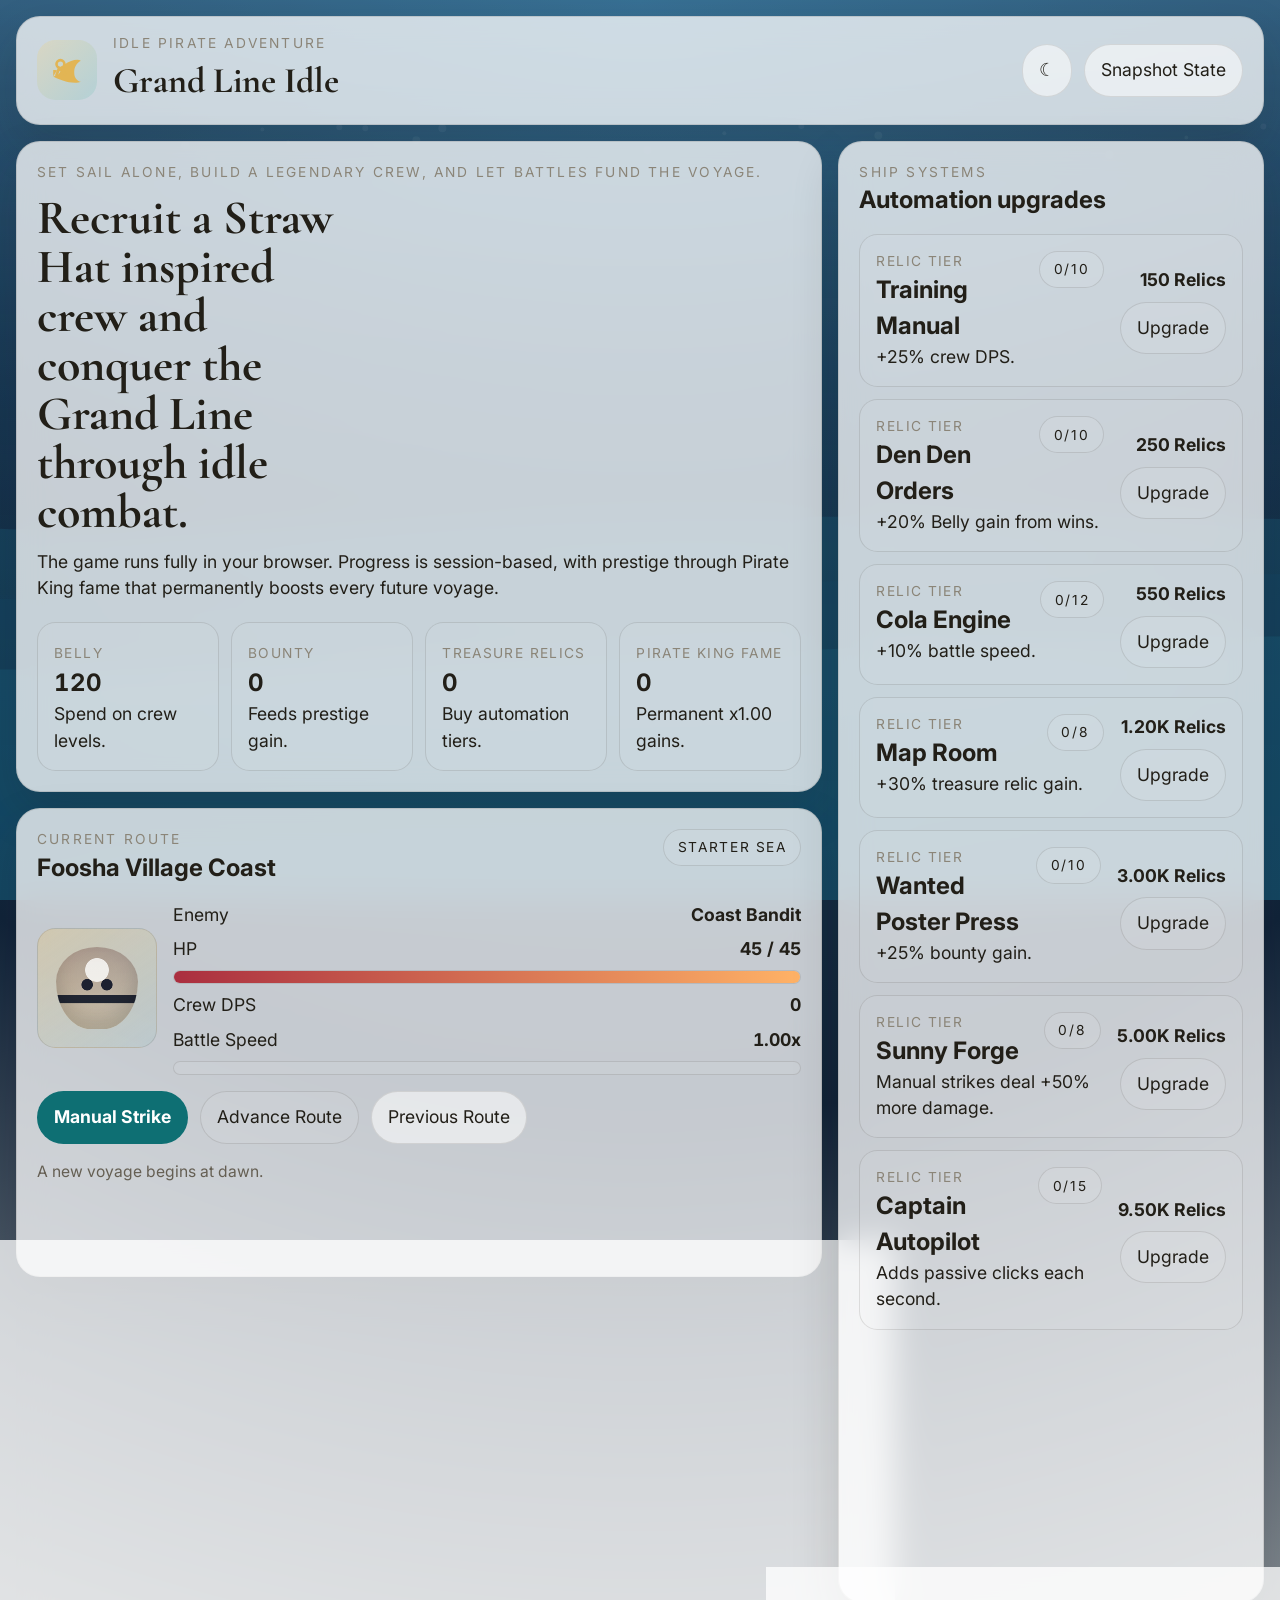
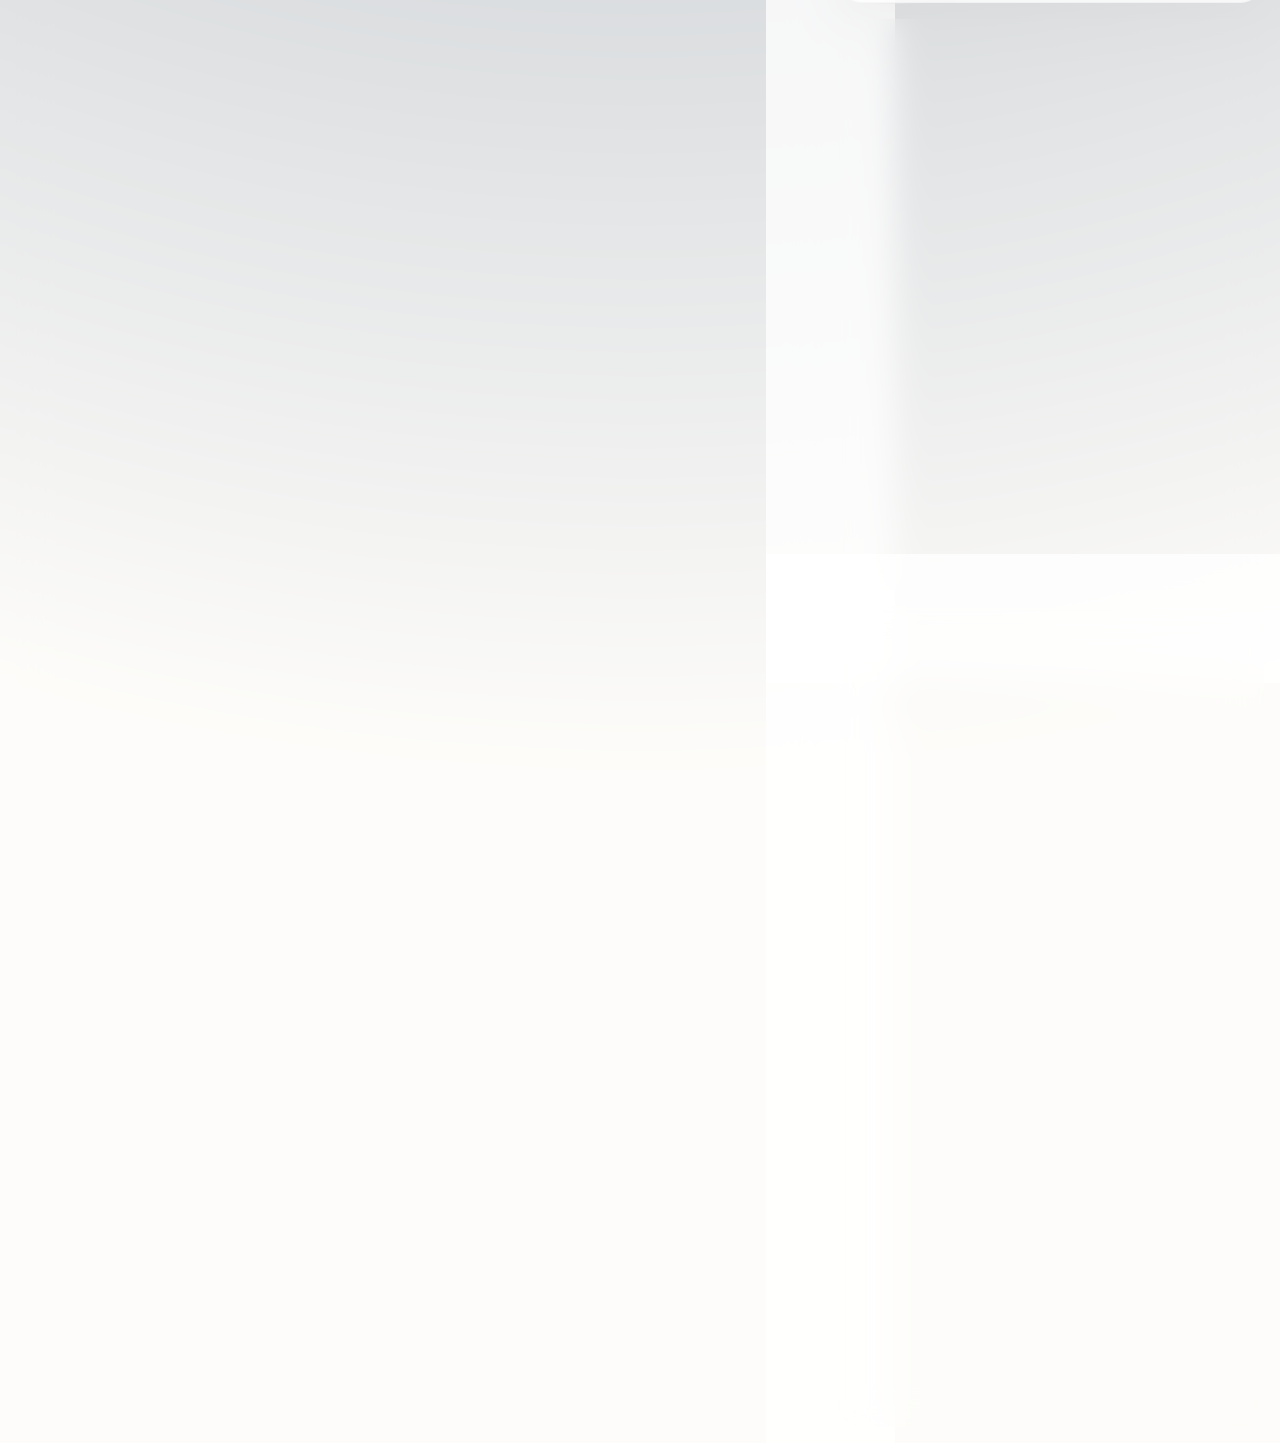
==== commit 4d68ff38: "Rename grand-line-idle.html to index.html" ====
--- a/index.html
+++ b/index.html
@@ -1,584 +1,125 @@
 <!DOCTYPE html>
-<html lang="en">
+<html lang="en" data-theme="dark">
 <head>
-<meta charset="UTF-8" />
-<meta name="viewport" content="width=device-width, initial-scale=1.0, maximum-scale=1.0, user-scalable=no" />
-<title>Grand Tide Idle</title>
-<style>
-:root{
-  --bg:#0d1b2a;--panel:#13253a;--panel2:#1b314b;--text:#eef4ff;--muted:#a8bdd8;
-  --accent:#ffb703;--accent2:#fb8500;--good:#67d5b5;--bad:#ff7b89;--rare:#7ec8ff;
-  --epic:#c68cff;--legend:#ffd166;--line:rgba(255,255,255,.08);
-}
-*{box-sizing:border-box;-webkit-tap-highlight-color:transparent}
-html,body{margin:0;padding:0;background:linear-gradient(180deg,#0b1622,#10243a 35%,#09131f);color:var(--text);font-family:Inter,system-ui,-apple-system,Segoe UI,Roboto,sans-serif;height:100%;overflow-x:hidden}
-body{min-width:375px}
-button,input,select{font:inherit}
-button{border:0;border-radius:12px;padding:10px 12px;background:var(--panel2);color:var(--text);font-weight:700}
-button:active{transform:translateY(1px)}
-button.primary{background:linear-gradient(135deg,var(--accent),var(--accent2));color:#261400}
-button.ghost{background:rgba(255,255,255,.06)}
-button.small{padding:7px 10px;border-radius:10px;font-size:12px}
-button:disabled{opacity:.45}
-.app{max-width:1100px;margin:0 auto;padding:10px 10px 86px}
-.topbar{position:sticky;top:0;z-index:9;background:rgba(6,12,20,.82);backdrop-filter:blur(10px);margin:-10px -10px 10px;padding:10px;border-bottom:1px solid var(--line)}
-.brand{display:flex;justify-content:space-between;align-items:center;gap:10px}
-.logo{font-weight:900;letter-spacing:.4px;font-size:20px}
-.logo .wave{color:var(--accent)}
-.resources{display:flex;gap:8px;flex-wrap:wrap;justify-content:flex-end}
-.pill{background:rgba(255,255,255,.06);padding:7px 10px;border-radius:999px;font-size:12px;white-space:nowrap}
-.layout{display:grid;grid-template-columns:1fr;gap:10px}
-.card{background:linear-gradient(180deg,rgba(255,255,255,.03),rgba(255,255,255,.015));border:1px solid var(--line);border-radius:18px;padding:12px;box-shadow:0 12px 30px rgba(0,0,0,.18)}
-.hero{display:grid;grid-template-columns:74px 1fr;gap:10px;align-items:center}
-.avatar{width:74px;height:74px;border-radius:18px;background:radial-gradient(circle at 30% 30%,#ffe2a8,var(--accent2));display:flex;align-items:center;justify-content:center;font-size:38px;box-shadow:0 0 0 3px rgba(255,183,3,.15)}
-.name{font-size:20px;font-weight:900}
-.sub{color:var(--muted);font-size:13px}
-.statgrid{display:grid;grid-template-columns:repeat(3,1fr);gap:8px;margin-top:10px}
-.stat{background:rgba(255,255,255,.04);border-radius:14px;padding:8px}
-.stat .k{font-size:11px;color:var(--muted)}
-.stat .v{font-size:16px;font-weight:800;margin-top:2px}
-.sectiontitle{font-size:13px;color:var(--muted);font-weight:800;letter-spacing:.6px;text-transform:uppercase;margin-bottom:8px}
-.hpbar,.progbar{height:12px;background:rgba(255,255,255,.08);border-radius:999px;overflow:hidden}
-.fill{height:100%;background:linear-gradient(90deg,var(--good),#23c483);width:0%}
-.enemyfill{background:linear-gradient(90deg,#ff966d,#ff4d6d)}
-.battlegrid{display:grid;grid-template-columns:1fr;gap:10px}
-.row{display:flex;gap:8px;flex-wrap:wrap;align-items:center}
-.space{justify-content:space-between}
-.enemyCard{display:grid;grid-template-columns:68px 1fr;gap:10px;align-items:center}
-.enemyArt{width:68px;height:68px;border-radius:16px;background:linear-gradient(135deg,#29516e,#15263f);display:flex;align-items:center;justify-content:center;font-size:33px}
-.log{max-height:170px;overflow:auto;background:rgba(0,0,0,.18);border-radius:14px;padding:8px;font-size:12px;line-height:1.35}
-.log div{padding:3px 0;border-bottom:1px solid rgba(255,255,255,.04)}
-.tabs{position:fixed;bottom:0;left:0;right:0;display:grid;grid-template-columns:repeat(6,1fr);gap:6px;padding:8px;background:rgba(5,10,17,.92);backdrop-filter:blur(12px);border-top:1px solid var(--line);z-index:12}
-.tab{padding:10px 4px;border-radius:14px;text-align:center;font-size:11px;font-weight:800;background:rgba(255,255,255,.05)}
-.tab.active{background:linear-gradient(135deg,var(--accent),var(--accent2));color:#291500}
-.hidden{display:none !important}
-.list{display:grid;gap:8px}
-.item,.quest,.crew,.shopitem,.upgrade,.zone{background:rgba(255,255,255,.04);border:1px solid var(--line);border-radius:14px;padding:10px}
-.itemHeader,.questHeader,.crewHeader,.shopHeader,.upgradeHeader,.zoneHeader{display:flex;justify-content:space-between;gap:8px;align-items:center}
-.rarity-Normal{color:#d8e4f2}.rarity-Rare{color:var(--rare)}.rarity-Epic{color:var(--epic)}.rarity-Legendary{color:var(--legend)}
-.grid2{display:grid;grid-template-columns:1fr 1fr;gap:8px}.grid3{display:grid;grid-template-columns:repeat(3,1fr);gap:8px}
-.smalltxt{font-size:12px;color:var(--muted)}
-.badge{padding:4px 8px;border-radius:999px;background:rgba(255,255,255,.08);font-size:11px;font-weight:800}
-.center{text-align:center}
-.modal{position:fixed;inset:0;background:rgba(3,7,12,.88);display:flex;align-items:flex-start;justify-content:center;padding:22px 12px;z-index:20;overflow:auto;-webkit-overflow-scrolling:touch}
-.modal .sheet{width:min(860px,100%);background:linear-gradient(180deg,#11243a,#0d1c2d);border:1px solid var(--line);border-radius:22px;padding:16px}
-.classpick{display:grid;grid-template-columns:1fr;gap:10px;margin-top:12px}
-.classcard{padding:12px;border-radius:18px;background:rgba(255,255,255,.04);border:1px solid var(--line)}
-.toast{position:fixed;top:72px;left:50%;transform:translateX(-50%);background:#14283d;border:1px solid var(--line);padding:10px 14px;border-radius:999px;z-index:30;opacity:0;pointer-events:none;transition:.25s}
-.toast.show{opacity:1}
-.footerActions{display:flex;gap:8px;flex-wrap:wrap}
-@media (min-width:760px){
-  .layout{grid-template-columns:340px 1fr}
-  .battlegrid{grid-template-columns:1.1fr .9fr}
-  .tabs{left:50%;transform:translateX(-50%);max-width:980px;border-radius:18px 18px 0 0}
-  .classpick{grid-template-columns:1fr 1fr}
-}
-</style>
+  <meta charset="UTF-8" />
+  <meta name="viewport" content="width=device-width, initial-scale=1.0" />
+  <title>Grand Line Idle</title>
+  <link rel="preconnect" href="https://fonts.googleapis.com">
+  <link rel="preconnect" href="https://fonts.gstatic.com" crossorigin>
+  <link href="https://fonts.googleapis.com/css2?family=Cormorant+Garamond:wght@600;700&family=Inter:wght@400;500;600;700;800&display=swap" rel="stylesheet">
+  <link rel="stylesheet" href="./assets/styles.css" />
 </head>
 <body>
-<div class="toast" id="toast"></div>
-<div id="createModal" class="modal hidden">
-  <div class="sheet">
-    <div class="sectiontitle">Set Sail</div>
-    <div style="font-size:30px;font-weight:900">Grand Tide Idle ☠️🌊</div>
-    <div class="sub" style="margin-top:6px">A solo pirate-anime idle RPG. Recruit a crew, awaken fruit powers, conquer islands, and rebirth into the New World.</div>
-    <div class="classpick" id="classPick"></div>
-    <div style="margin-top:12px" class="row">
-      <input id="captainName" placeholder="Captain name" style="flex:1;min-width:0;background:rgba(255,255,255,.06);border:1px solid var(--line);color:var(--text);padding:12px 14px;border-radius:14px" maxlength="20" />
-      <button class="primary" id="startBtn">Start Voyage</button>
-    </div>
-  </div>
-</div>
+  <a class="skip-link" href="#main">Skip to content</a>
+  <canvas id="ocean"></canvas>
+  <div class="app-shell">
+    <header class="topbar game-panel">
+      <div class="brand-block">
+        <div class="logo-mark" aria-hidden="true">
+          <svg viewBox="0 0 64 64" role="img" aria-label="Grand Line Idle logo">
+            <path d="M11 42c8-17 34-30 42-24-7 4-10 10-10 18 0 8 4 12 10 14-11 5-34-3-42-8 6-1 10-4 11-8-3-1-7-2-11-2 0-3 0-5 0-7 0-1 0-2 0-3Z" fill="currentColor"></path>
+            <circle cx="22" cy="23" r="6" fill="none" stroke="currentColor" stroke-width="4"></circle>
+            <path d="M20 29l-4 11M24 29l5 10" stroke="currentColor" stroke-width="4" stroke-linecap="round"></path>
+          </svg>
+        </div>
+        <div>
+          <p class="eyebrow">Idle pirate adventure</p>
+          <h1>Grand Line Idle</h1>
+        </div>
+      </div>
+      <div class="top-actions">
+        <button class="theme-toggle" type="button" data-theme-toggle aria-label="Switch theme">☀</button>
+        <button id="saveHintBtn" class="ghost-btn" type="button">Snapshot State</button>
+      </div>
+    </header>
 
-<div class="app">
-  <div class="topbar">
-    <div class="brand">
-      <div class="logo">Grand <span class="wave">Tide</span> Idle</div>
-      <div class="resources">
-        <div class="pill">💰 <span id="goldTop">0</span></div>
-        <div class="pill">🏴 Bounty <span id="bountyTop">0</span></div>
-        <div class="pill">💎 Shells <span id="shellTop">0</span></div>
-      </div>
-    </div>
+    <main id="main" class="layout-grid">
+      <section class="left-column stack-gap">
+        <article class="hero-panel game-panel">
+          <div class="hero-copy">
+            <p class="eyebrow">Set sail alone, build a legendary crew, and let battles fund the voyage.</p>
+            <h2>Recruit a Straw Hat inspired crew and conquer the Grand Line through idle combat.</h2>
+            <p>The game runs fully in your browser. Progress is session-based, with prestige through Pirate King fame that permanently boosts every future voyage.</p>
+          </div>
+          <div class="resource-grid" id="resourceGrid"></div>
+        </article>
+
+        <article class="game-panel section-panel">
+          <div class="section-head">
+            <div>
+              <p class="eyebrow">Current route</p>
+              <h3 id="zoneName">Foosha Village Coast</h3>
+            </div>
+            <div class="pill" id="zoneReq">Starter Sea</div>
+          </div>
+          <div class="battle-card">
+            <div class="enemy-portrait" id="enemyPortrait" aria-hidden="true"></div>
+            <div class="battle-info">
+              <div class="battle-row"><span>Enemy</span><strong id="enemyName">Coast Bandit</strong></div>
+              <div class="battle-row"><span>HP</span><strong id="enemyHp">0 / 0</strong></div>
+              <div class="progress-bar"><div id="enemyHpBar"></div></div>
+              <div class="battle-row"><span>Crew DPS</span><strong id="crewDps">0</strong></div>
+              <div class="battle-row"><span>Battle Speed</span><strong id="battleSpeed">1.00x</strong></div>
+              <div class="progress-bar cast-bar"><div id="attackBar"></div></div>
+            </div>
+          </div>
+          <div class="battle-actions">
+            <button id="manualAttackBtn" class="primary-btn" type="button">Manual Strike</button>
+            <button id="nextZoneBtn" class="secondary-btn" type="button">Advance Route</button>
+            <button id="prevZoneBtn" class="ghost-btn" type="button">Previous Route</button>
+          </div>
+          <div class="battle-log" id="battleLog" aria-live="polite"></div>
+        </article>
+
+        <article class="game-panel section-panel">
+          <div class="section-head">
+            <div>
+              <p class="eyebrow">Crew roster</p>
+              <h3>Recruit and level crewmates</h3>
+            </div>
+            <div class="pill" id="crewPower">Power 0</div>
+          </div>
+          <div class="crew-grid" id="crewGrid"></div>
+        </article>
+      </section>
+
+      <aside class="right-column stack-gap">
+        <article class="game-panel section-panel">
+          <div class="section-head">
+            <div>
+              <p class="eyebrow">Ship systems</p>
+              <h3>Automation upgrades</h3>
+            </div>
+          </div>
+          <div class="upgrade-list" id="upgradeList"></div>
+        </article>
+
+        <article class="game-panel section-panel">
+          <div class="section-head">
+            <div>
+              <p class="eyebrow">Permanent growth</p>
+              <h3>Pirate King prestige</h3>
+            </div>
+            <div class="pill accent">Fame boosts all gains</div>
+          </div>
+          <p class="prestige-copy" id="prestigeText"></p>
+          <button id="prestigeBtn" class="warning-btn" type="button">Ascend Voyage</button>
+        </article>
+
+        <article class="game-panel section-panel">
+          <div class="section-head">
+            <div>
+              <p class="eyebrow">Voyage goals</p>
+              <h3>Milestones</h3>
+            </div>
+          </div>
+          <ul class="milestone-list" id="milestoneList"></ul>
+        </article>
+      </aside>
+    </main>
   </div>
 
-  <div class="layout">
-    <div class="leftcol">
-      <div class="card">
-        <div class="hero">
-          <div class="avatar" id="captainAvatar">🧢</div>
-          <div>
-            <div class="name" id="captainTitle">Rookie Captain</div>
-            <div class="sub" id="captainSubtitle">Sail into your first island.</div>
-            <div class="hpbar" style="margin-top:10px"><div class="fill" id="playerHpFill"></div></div>
-            <div class="smalltxt" id="playerHpText" style="margin-top:4px">HP 0 / 0</div>
-          </div>
-        </div>
-        <div class="statgrid">
-          <div class="stat"><div class="k">Level</div><div class="v" id="lvlStat">1</div></div>
-          <div class="stat"><div class="k">EXP</div><div class="v" id="expStat">0%</div></div>
-          <div class="stat"><div class="k">Class</div><div class="v" id="classStat">Swordsman</div></div>
-          <div class="stat"><div class="k">ATK</div><div class="v" id="atkStat">0</div></div>
-          <div class="stat"><div class="k">CRIT</div><div class="v" id="critStat">0%</div></div>
-          <div class="stat"><div class="k">SPD</div><div class="v" id="spdStat">1.00</div></div>
-          <div class="stat"><div class="k">HP</div><div class="v" id="hpStat">0</div></div>
-          <div class="stat"><div class="k">DEF</div><div class="v" id="defStat">0</div></div>
-          <div class="stat"><div class="k">EVA</div><div class="v" id="evaStat">0%</div></div>
-        </div>
-      </div>
-
-      <div class="card">
-        <div class="sectiontitle">Quick Actions</div>
-        <div class="footerActions">
-          <button class="small primary" id="saveBtn">Save</button>
-          <button class="small ghost" id="exportBtn">Export</button>
-          <button class="small ghost" id="importBtn">Import</button>
-          <button class="small ghost" id="resetBtn">Hard Reset</button>
-        </div>
-      </div>
-    </div>
-
-    <div class="rightcol">
-      <div class="tabpage" data-tab="battle">
-        <div class="battlegrid">
-          <div class="card">
-            <div class="row space">
-              <div>
-                <div class="sectiontitle">Battle</div>
-                <div style="font-size:21px;font-weight:900" id="zoneName">Foamwind Cove</div>
-                <div class="sub" id="zoneDesc">Begin your rookie voyage.</div>
-              </div>
-              <div class="badge" id="progressBadge">0 / 20 KOs</div>
-            </div>
-            <div class="row" style="margin-top:8px">
-              <button class="small primary" id="bossBtn">Face Boss</button>
-              <button class="small ghost" id="farmBtn">Back to Mobs</button>
-              <button class="small ghost" id="toggleAutoBtn">Auto: On</button>
-            </div>
-            <div class="progbar" style="margin-top:10px"><div class="fill" id="zoneProgressFill"></div></div>
-            <div class="smalltxt" style="margin-top:4px" id="zoneProgressText">Defeat pirates and bandits to lure out the island chief.</div>
-            <div style="height:10px"></div>
-            <div class="enemyCard item">
-              <div class="enemyArt" id="enemyArt">🦀</div>
-              <div>
-                <div class="row space"><div style="font-weight:900" id="enemyName">Coast Bandit</div><div class="badge" id="enemyType">Mob</div></div>
-                <div class="hpbar" style="margin-top:8px"><div class="fill enemyfill" id="enemyHpFill"></div></div>
-                <div class="smalltxt" style="margin-top:4px" id="enemyHpText">HP 0 / 0</div>
-              </div>
-            </div>
-            <div style="height:10px"></div>
-            <div class="log" id="battleLog"></div>
-          </div>
-          <div class="card">
-            <div class="sectiontitle">Captain Tools</div>
-            <div class="grid2">
-              <div class="item"><div style="font-weight:800">Fruit Style</div><div class="smalltxt" id="fruitName">None</div><div class="smalltxt" id="fruitDesc">Recruit power from strange seas.</div></div>
-              <div class="item"><div style="font-weight:800">Ship</div><div class="smalltxt" id="shipLevelText">Skiff Lv.1</div><div class="smalltxt">Hull, cannons, and sails boost your run.</div></div>
-            </div>
-            <div style="height:10px"></div>
-            <div class="item">
-              <div class="itemHeader"><div style="font-weight:800">Crew Formation</div><div class="badge"><span id="crewCount">0</span>/3</div></div>
-              <div class="smalltxt" style="margin-top:4px">Your first three active crew grant combat bonuses.</div>
-              <div id="activeCrewList" class="list" style="margin-top:8px"></div>
-            </div>
-            <div style="height:10px"></div>
-            <div class="item">
-              <div class="itemHeader"><div style="font-weight:800">Offline Gains</div><div class="badge">up to 8h</div></div>
-              <div class="smalltxt" id="offlineSummary" style="margin-top:6px">No offline gains yet.</div>
-            </div>
-          </div>
-        </div>
-      </div>
-
-      <div class="tabpage hidden" data-tab="crew">
-        <div class="card">
-          <div class="row space">
-            <div><div class="sectiontitle">Crew</div><div style="font-size:21px;font-weight:900">Recruit Your Pirates</div></div>
-            <div class="row"><button class="small primary" id="recruitBtn">Recruit (150g)</button><button class="small ghost" id="assignBestBtn">Auto Assign</button></div>
-          </div>
-          <div class="smalltxt" style="margin-top:6px">Crew members add ATK, HP, CRIT, EVA, or special support. Duplicate recruits become shells.</div>
-          <div id="crewList" class="list" style="margin-top:10px"></div>
-        </div>
-      </div>
-
-      <div class="tabpage hidden" data-tab="gear">
-        <div class="card">
-          <div class="row space">
-            <div><div class="sectiontitle">Gear</div><div style="font-size:21px;font-weight:900">Weapons & Trinkets</div></div>
-            <div class="row"><button class="small ghost" id="equipBestBtn">Equip Best</button><button class="small ghost" id="sellTrashBtn">Sell Normals</button></div>
-          </div>
-          <div id="gearEquipped" class="list" style="margin-top:10px"></div>
-          <div style="height:10px"></div>
-          <div class="sectiontitle">Inventory</div>
-          <div id="inventoryList" class="list"></div>
-        </div>
-      </div>
-
-      <div class="tabpage hidden" data-tab="powers">
-        <div class="card">
-          <div class="row space">
-            <div><div class="sectiontitle">Powers</div><div style="font-size:21px;font-weight:900">Fruit & Haki</div></div>
-            <div class="badge">Points: <span id="skillPoints">0</span></div>
-          </div>
-          <div class="grid2" style="margin-top:10px">
-            <div class="item">
-              <div class="itemHeader"><div style="font-weight:800">Devil Fruit</div><button class="small primary" id="fruitRollBtn">Scout Fruit (3 shells)</button></div>
-              <div style="font-size:18px;font-weight:900;margin-top:6px" id="fruitCardName">None</div>
-              <div class="smalltxt" id="fruitCardText" style="margin-top:4px">No fruit bonded yet.</div>
-            </div>
-            <div class="item">
-              <div style="font-weight:800">Haki Mastery</div>
-              <div id="upgradeList" class="list" style="margin-top:8px"></div>
-            </div>
-          </div>
-        </div>
-      </div>
-
-      <div class="tabpage hidden" data-tab="shop">
-        <div class="card">
-          <div class="row space"><div><div class="sectiontitle">Shop</div><div style="font-size:21px;font-weight:900">Supply Port</div></div><div class="badge">Sell + Buy</div></div>
-          <div id="shopList" class="list" style="margin-top:10px"></div>
-        </div>
-      </div>
-
-      <div class="tabpage hidden" data-tab="map">
-        <div class="card">
-          <div class="sectiontitle">Sea Chart</div>
-          <div id="zoneList" class="list"></div>
-        </div>
-        <div class="card" style="margin-top:10px">
-          <div class="sectiontitle">Quests</div>
-          <div id="questList" class="list"></div>
-        </div>
-      </div>
-
-      <div class="tabpage hidden" data-tab="rebirth">
-        <div class="card">
-          <div class="sectiontitle">New World</div>
-          <div style="font-size:24px;font-weight:900">Bounty Rebirth</div>
-          <div class="smalltxt" style="margin-top:8px">Reset your voyage and keep permanent bounty power. Each rebirth grants a global ATK/HP/gold multiplier.</div>
-          <div class="grid3" style="margin-top:12px">
-            <div class="item"><div class="k smalltxt">Rebirths</div><div class="v" id="rebirthCount" style="font-size:24px;font-weight:900">0</div></div>
-            <div class="item"><div class="k smalltxt">Multiplier</div><div class="v" id="rebirthMulti" style="font-size:24px;font-weight:900">1.00x</div></div>
-            <div class="item"><div class="k smalltxt">Gain Now</div><div class="v" id="rebirthGain" style="font-size:24px;font-weight:900">0</div></div>
-          </div>
-          <div style="margin-top:12px"><button class="primary" id="rebirthBtn">Sail to the New World</button></div>
-        </div>
-      </div>
-    </div>
-  </div>
-</div>
-
-<div class="tabs" id="tabs"></div>
-
-<script>
-(() => {
-const SAVE_KEY = 'grand_tide_idle_v1';
-const TICK_MS = 650;
-const SAVE_MS = 30000;
-const OFFLINE_CAP = 8*60*60*1000;
-const tabs = [
-  ['battle','⚔️','Battle'],['crew','👥','Crew'],['gear','🎒','Gear'],['powers','✨','Powers'],['shop','🏪','Shop'],['map','🗺️','Map']
-];
-const classes = [
-  {id:'Swordsman',icon:'🗡️',desc:'+10% ATK, +5% crit. Agile frontline captain.',atk:1.10,crit:5,spd:1.02,hp:1,def:1,eva:2},
-  {id:'Brawler',icon:'🥊',desc:'+14% HP, +8% DEF. Bruiser with steady damage.',atk:1.02,crit:0,spd:1,hp:1.14,def:1.08,eva:0},
-  {id:'Sniper',icon:'🎯',desc:'+10% crit, +4% attack speed. Glass-cannon precision.',atk:1.03,crit:10,spd:1.04,hp:.95,def:.95,eva:3},
-  {id:'Navigator',icon:'🧭',desc:'+6% EVA, +6% gold. Trickster sea tactician.',atk:1.0,crit:4,spd:1.01,hp:1,def:1,eva:6,gold:1.06},
-  {id:'Doctor',icon:'💉',desc:'+12% HP, regen and crew support.',atk:.98,crit:2,spd:1,hp:1.12,def:1.03,eva:1,regen:2}
-];
-const fruits = [
-  {name:'Flame Flame Style',desc:'+18% ATK, skills burn harder.',atk:1.18,hp:1,crit:4,spd:1.02,eva:0},
-  {name:'Thunder Thunder Style',desc:'+10% ATK, +8% crit, +5% SPD.',atk:1.10,hp:1,crit:8,spd:1.05,eva:0},
-  {name:'Barrier Barrier Style',desc:'+22% HP, +12% DEF.',atk:1.0,hp:1.22,crit:0,spd:1.0,eva:0,def:1.12},
-  {name:'Shadow Shadow Style',desc:'+12% EVA, +6% crit.',atk:1.06,hp:1,crit:6,spd:1.02,eva:12},
-  {name:'Quake Quake Style',desc:'+24% ATK, -5% SPD.',atk:1.24,hp:1.05,crit:2,spd:.95,eva:0}
-];
-const upgrades = [
-  {id:'obs',name:'Observation Haki',desc:'+3% EVA / rank',cost:r=>1+r,max:8,apply:s=>s.eva += s.rank*3},
-  {id:'arm',name:'Armament Haki',desc:'+5% ATK / rank',cost:r=>1+r,max:8,apply:s=>s.atkMult *= 1 + s.rank*.05},
-  {id:'conq',name:'Conqueror Aura',desc:'+4% crit / rank',cost:r=>2+r,max:5,apply:s=>s.crit += s.rank*4},
-  {id:'vital',name:'Captain Vitality',desc:'+6% HP / rank',cost:r=>1+r,max:8,apply:s=>s.hpMult *= 1 + s.rank*.06},
-  {id:'fleet',name:'Fleet Rhythm',desc:'+2% speed / rank',cost:r=>1+r,max:8,apply:s=>s.spdMult *= 1 + s.rank*.02}
-];
-const crewPool = [
-  {name:'Red Sora',role:'Striker',rarity:'Rare',atk:12,hp:40,crit:2,eva:0,icon:'🔥'},
-  {name:'Mika Tide',role:'Navigator',rarity:'Normal',atk:6,hp:20,crit:1,eva:2,icon:'🌊'},
-  {name:'Bolt Riku',role:'Sniper',rarity:'Rare',atk:14,hp:18,crit:4,eva:1,icon:'⚡'},
-  {name:'Boro',role:'Tank',rarity:'Normal',atk:5,hp:55,crit:0,eva:0,def:4,icon:'🛡️'},
-  {name:'Pearl Note',role:'Support',rarity:'Epic',atk:10,hp:38,crit:3,eva:4,icon:'🎵'},
-  {name:'Jade Fang',role:'Duelist',rarity:'Epic',atk:20,hp:28,crit:5,eva:2,icon:'🐉'},
-  {name:'Dr. Lumen',role:'Medic',rarity:'Rare',atk:8,hp:46,crit:1,eva:2,regen:4,icon:'💊'},
-  {name:'King Reef',role:'Legend',rarity:'Legendary',atk:30,hp:70,crit:7,eva:5,def:8,icon:'👑'}
-];
-const itemBase = {
-  weapon:['Cutlass','Twin Daggers','Long Rifle','Storm Staff','Captain Saber'],
-  charm:['Shell Charm','Lucky Band','Treasure Locket','Coral Ring'],
-  coat:['Deck Coat','Corsair Vest','Tide Mantle','Grandline Jacket']
-};
-const rarities = {
-  Normal:{mult:1,color:'Normal',sell:25,drop:.62},
-  Rare:{mult:1.4,color:'Rare',sell:90,drop:.26},
-  Epic:{mult:1.9,color:'Epic',sell:260,drop:.10},
-  Legendary:{mult:2.6,color:'Legendary',sell:800,drop:.02}
-};
-const zones = [
-  {name:'Foamwind Cove',lvl:1,kills:20,bg:'🦀',boss:'Cutlass Carlo',mobs:['Coast Bandit','Hermit Crab','Dock Ruffian'],gold:12,exp:14},
-  {name:'Barrel Bay',lvl:8,kills:20,bg:'🐟',boss:'Captain Grog',mobs:['Bottle Raider','Sea Dog','Net Trapper'],gold:22,exp:24},
-  {name:'Sunmist Reef',lvl:16,kills:25,bg:'🐙',boss:'Reef Queen Marea',mobs:['Reef Scout','Coral Hunter','Tide Rogue'],gold:38,exp:40},
-  {name:'Skyhook Port',lvl:26,kills:25,bg:'🦅',boss:'Vice Warden Talon',mobs:['Sky Pirate','Hook Gunner','Port Enforcer'],gold:58,exp:55},
-  {name:'Tempest Atoll',lvl:38,kills:25,bg:'🌩️',boss:'Stormjaw',mobs:['Shock Marauder','Thunder Gull','Tempest Rogue'],gold:84,exp:78},
-  {name:'Blackwake Strait',lvl:52,kills:30,bg:'🦈',boss:'Dreadfin Raze',mobs:['Shadow Diver','Wake Slayer','Night Corsair'],gold:120,exp:106},
-  {name:'Frost Lantern Isle',lvl:68,kills:30,bg:'❄️',boss:'Admiral Hail',mobs:['Ice Raider','Lantern Wisp','Frost Lancer'],gold:168,exp:142},
-  {name:'Kingbreaker Sea',lvl:86,kills:30,bg:'🐉',boss:'Emperor Kaien',mobs:['War Banner Pirate','Iron Beast','Crown Blade'],gold:235,exp:186},
-  {name:'New World Gate',lvl:104,kills:30,bg:'🌌',boss:'Abyss Corsair Zero',mobs:['Void Sailor','Abyss Gunner','Deep King Spawn'],gold:320,exp:240}
-];
-const quests = [
-  {id:'lv10',text:'Reach level 10',check:g=>g.player.level>=10,reward:{gold:500,shells:2}},
-  {id:'crew3',text:'Recruit 3 crew members',check:g=>g.crew.length>=3,reward:{gold:350,shells:1}},
-  {id:'boss3',text:'Defeat 3 zone bosses',check:g=>g.stats.bossesDefeated>=3,reward:{gold:900,shells:3}},
-  {id:'leg1',text:'Find a Legendary item',check:g=>g.stats.legendaryFound>=1,reward:{gold:1500,shells:5}},
-  {id:'lv40',text:'Reach level 40',check:g=>g.player.level>=40,reward:{gold:2500,shells:8}},
-  {id:'rb1',text:'Rebirth once',check:g=>g.rebirths>=1,reward:{gold:2000,shells:6}}
-];
-
-const $ = s => document.querySelector(s);
-const $$ = s => [...document.querySelectorAll(s)];
-const fmt = n => Math.floor(n).toLocaleString();
-const pct = n => (Math.round(n*10)/10).toFixed(1) + '%';
-const clamp = (v,a,b)=>Math.max(a,Math.min(b,v));
-const rand = a=>a[Math.floor(Math.random()*a.length)];
-function toast(msg){ const t=$('#toast'); t.textContent=msg; t.classList.add('show'); clearTimeout(toast._); toast._=setTimeout(()=>t.classList.remove('show'),1600);} 
-function deepClone(o){ return JSON.parse(JSON.stringify(o)); }
-
-function baseState(){
-  return {
-    created:false,lastTick:Date.now(),lastSave:Date.now(),
-    player:{name:'',classId:'Swordsman',level:1,exp:0,gold:120,shells:0,bounty:0,skillPoints:0,rebirthPower:0,hp:100,maxHp:100,baseAtk:12,baseDef:5,baseCrit:4,baseSpd:1.0,baseEva:2,regen:0},
-    ship:{level:1,hull:1,cannon:1,sails:1},
-    fruit:null,
-    upgrades:Object.fromEntries(upgrades.map(u=>[u.id,0])),
-    crew:[],activeCrewIds:[],inventory:[],equipped:{weapon:null,charm:null,coat:null},
-    zoneIndex:0,zoneKills:0,bossUnlocked:false,inBoss:false,auto:true,
-    enemy:null,attackCd:0,enemyCd:0,companionCd:0,log:[],
-    rebirths:0,completedQuests:[],stats:{bossesDefeated:0,legendaryFound:0,totalKills:0},
-    offline:{gold:0,exp:0,seconds:0}
-  }
-}
-let game = load();
-
-function load(){
-  try{ const raw = localStorage.getItem(SAVE_KEY); if(raw){ const s = Object.assign(baseState(), JSON.parse(raw)); return migrate(s); } }catch(e){}
-  return baseState();
-}
-function migrate(s){
-  s.player ||= baseState().player; s.ship ||= baseState().ship; s.upgrades ||= Object.fromEntries(upgrades.map(u=>[u.id,0]));
-  s.inventory ||= []; s.equipped ||= {weapon:null,charm:null,coat:null}; s.crew ||= []; s.activeCrewIds ||= [];
-  s.stats ||= {bossesDefeated:0,legendaryFound:0,totalKills:0}; s.offline ||= {gold:0,exp:0,seconds:0};
-  return s;
-}
-function save(){ game.lastSave=Date.now(); game.lastTick=Date.now(); localStorage.setItem(SAVE_KEY, JSON.stringify(game)); toast('Game saved'); }
-function hardReset(){ if(confirm('Delete your voyage and start fresh?')){ localStorage.removeItem(SAVE_KEY); location.reload(); } }
-
-function expToLevel(lv){ return Math.floor(30 + lv*lv*12 + Math.pow(lv,1.6)*18); }
-function rebirthMultiplier(){ return 1 + game.rebirths*0.12 + game.player.rebirthPower*0.03; }
-function classData(){ return classes.find(c=>c.id===game.player.classId) || classes[0]; }
-function crewById(id){ return game.crew.find(c=>c.id===id); }
-function activeCrew(){ return game.activeCrewIds.map(crewById).filter(Boolean); }
-function computed(){
-  const c = classData();
-  const mult = rebirthMultiplier();
-  let s = {atk:game.player.baseAtk, hp:game.player.maxHp, def:game.player.baseDef, crit:game.player.baseCrit+c.crit, spd:game.player.baseSpd*c.spd, eva:game.player.baseEva+c.eva, regen:game.player.regen+(c.regen||0), atkMult:c.atk*mult, hpMult:c.hp*mult, spdMult:1, goldMult:(c.gold||1), itemAtk:0,itemHp:0,itemDef:0};
-  if(game.fruit){ s.atkMult *= game.fruit.atk||1; s.hpMult *= game.fruit.hp||1; s.crit += game.fruit.crit||0; s.spd *= game.fruit.spd||1; s.eva += game.fruit.eva||0; if(game.fruit.def) s.def *= game.fruit.def; }
-  upgrades.forEach(u=>u.apply({ ...s, rank: game.upgrades[u.id] }));
-  // apply again with mutable proxy
-  const proxy = {atk:s.atk, hpMult:s.hpMult, atkMult:s.atkMult, crit:s.crit, spdMult:s.spdMult, eva:s.eva, rank:0};
-  upgrades.forEach(u=>{ proxy.rank=game.upgrades[u.id]; u.apply(proxy); });
-  s.atkMult=proxy.atkMult; s.hpMult=proxy.hpMult; s.crit=proxy.crit; s.spdMult=proxy.spdMult; s.eva=proxy.eva;
-  for(const k of ['weapon','charm','coat']){ const it=game.equipped[k]; if(it){ s.itemAtk += it.atk||0; s.itemHp += it.hp||0; s.itemDef += it.def||0; s.crit += it.crit||0; s.eva += it.eva||0; }}
-  activeCrew().forEach(cw=>{ s.itemAtk += cw.atk||0; s.itemHp += cw.hp||0; s.itemDef += cw.def||0; s.crit += cw.crit||0; s.eva += cw.eva||0; s.regen += cw.regen||0; });
-  const atk = Math.floor((s.atk + s.itemAtk + game.ship.cannon*4 + game.player.level*2) * s.atkMult);
-  const hp = Math.floor((s.hp + s.itemHp + game.ship.hull*24 + game.player.level*14) * s.hpMult);
-  const def = Math.floor((s.def + s.itemDef + game.ship.hull*2 + game.player.level*1.2));
-  const spd = Math.max(.65, s.spd * s.spdMult + game.ship.sails*0.015);
-  return {atk,hp,def,crit:Math.min(75,s.crit),spd,eva:Math.min(45,s.eva),regen:s.regen};
-}
-function ensurePlayerHp(){ const s=computed(); game.player.maxHp=s.hp; if(game.player.hp>game.player.maxHp||game.player.hp<=0) game.player.hp=game.player.maxHp; }
-function zone(){ return zones[game.zoneIndex]; }
-function spawnEnemy(forceBoss=false){
-  const z=zone(); const stats=computed();
-  const boss = forceBoss || (game.inBoss && game.bossUnlocked);
-  const lvl = z.lvl + (boss?3:Math.floor(Math.random()*3));
-  const hp = Math.floor((55 + lvl*32 + Math.pow(lvl,1.25)*10) * (boss?5.2:1.0));
-  const atk = Math.floor((8 + lvl*4.1) * (boss?2.3:1.0));
-  const def = Math.floor((2 + lvl*1.6) * (boss?1.7:1.0));
-  game.enemy = {name: boss?z.boss:rand(z.mobs), icon: boss?['👑','🐲','⚔️','🦈','🌩️'][game.zoneIndex%5]:z.bg, type: boss?'Boss':'Mob', level:lvl, hp, maxHp:hp, atk, def, eva: boss?8+game.zoneIndex:3+Math.floor(game.zoneIndex/2), gold:Math.floor(z.gold*(boss?9:1)*(1+game.zoneIndex*.08)), exp:Math.floor(z.exp*(boss?7:1)*(1+game.zoneIndex*.08))};
-  game.attackCd = 1.5/Math.max(.7,stats.spd);
-  game.enemyCd = boss?2.0:2.35;
-}
-function addLog(txt){ game.log.unshift(txt); if(game.log.length>40) game.log.length=40; }
-function addExp(v){
-  game.player.exp += v;
-  while(game.player.level < 120 && game.player.exp >= expToLevel(game.player.level)){
-    game.player.exp -= expToLevel(game.player.level);
-    game.player.level++;
-    game.player.skillPoints++;
-    addLog(`✨ ${game.player.name} reached Lv.${game.player.level}!`);
-  }
-  if(game.player.level>=120){ game.player.level=120; game.player.exp=Math.min(game.player.exp, expToLevel(120)-1); }
-}
-function rewardKill(enemy, offlineFactor=1){
-  const stats=computed();
-  const gold = Math.floor(enemy.gold * (stats.spd>1.1?1.01:1) * ((classData().gold)||1) * offlineFactor);
-  const exp = Math.floor(enemy.exp * offlineFactor);
-  game.player.gold += gold; addExp(exp); game.player.bounty += enemy.type==='Boss'?45+game.zoneIndex*18:4+game.zoneIndex; game.stats.totalKills++;
-  if(Math.random() < (enemy.type==='Boss'?0.95:0.24)) lootDrop(enemy.type==='Boss');
-  if(enemy.type==='Boss'){
-    game.stats.bossesDefeated++; game.inBoss=false; game.bossUnlocked=false; game.zoneKills=0;
-    if(game.zoneIndex < zones.length-1){ game.zoneIndex++; toast('New island unlocked!'); }
-    else { game.player.shells += 2; toast('End sea cleared! Rebirth for huge gains.'); }
-  } else {
-    game.zoneKills++;
-    if(game.zoneKills>=zone().kills) game.bossUnlocked=true;
-  }
-}
-function lootDrop(boss=false){
-  const roll=Math.random(); let rarity='Normal';
-  if(roll>0.98 || boss && roll>0.75) rarity='Legendary'; else if(roll>0.88 || boss && roll>0.45) rarity='Epic'; else if(roll>0.62) rarity='Rare';
-  const slot = rand(['weapon','charm','coat']); const name = rand(itemBase[slot]); const mult=rarities[rarity].mult; const lvl=zone().lvl + Math.floor(Math.random()*4);
-  const item = {id:cryptoRandom(),slot,name,rarity,level:lvl,atk:0,hp:0,def:0,crit:0,eva:0,sell:Math.floor(rarities[rarity].sell*(1+lvl*.15))};
-  if(slot==='weapon'){ item.atk=Math.floor((6+lvl*2.4)*mult); item.crit=Math.floor((rarity==='Legendary'?7:rarity==='Epic'?4:rarity==='Rare'?2:0)); }
-  if(slot==='coat'){ item.hp=Math.floor((18+lvl*7)*mult); item.def=Math.floor((3+lvl*1.4)*mult); }
-  if(slot==='charm'){ item.atk=Math.floor((3+lvl*1.1)*mult); item.hp=Math.floor((8+lvl*2.5)*mult); item.eva=Math.floor((rarity==='Legendary'?6:rarity==='Epic'?4:rarity==='Rare'?2:1)); }
-  game.inventory.push(item);
-  if(rarity==='Legendary'){ game.stats.legendaryFound++; }
-}
-function cryptoRandom(){ return Math.random().toString(36).slice(2,10)+Date.now().toString(36).slice(-4); }
-function bestFor(slot){ return game.inventory.filter(i=>i.slot===slot).sort((a,b)=>scoreItem(b)-scoreItem(a))[0]; }
-function scoreItem(i){ return (i.atk||0)*4 + (i.hp||0)*1.2 + (i.def||0)*3 + (i.crit||0)*10 + (i.eva||0)*8 + i.level*2; }
-function equip(id){ const idx=game.inventory.findIndex(i=>i.id===id); if(idx<0) return; const item=game.inventory.splice(idx,1)[0]; const old=game.equipped[item.slot]; if(old) game.inventory.push(old); game.equipped[item.slot]=item; ensurePlayerHp(); render(); }
-function sell(id){ const idx=game.inventory.findIndex(i=>i.id===id); if(idx<0) return; const item=game.inventory.splice(idx,1)[0]; game.player.gold += item.sell; render(); }
-function recruit(){ if(game.player.gold<150){ toast('Need 150 gold'); return; } game.player.gold-=150; const roll=Math.random(); let pool=crewPool.filter(c=>c.rarity==='Normal'); if(roll>.92) pool=crewPool.filter(c=>c.rarity==='Legendary'); else if(roll>.73) pool=crewPool.filter(c=>c.rarity==='Epic'); else if(roll>.38) pool=crewPool.filter(c=>c.rarity==='Rare'); const base=deepClone(rand(pool)); if(game.crew.some(c=>c.name===base.name)){ game.player.shells += base.rarity==='Legendary'?5:base.rarity==='Epic'?3:1; toast('Duplicate converted to shells'); render(); return; } base.id=cryptoRandom(); game.crew.push(base); if(game.activeCrewIds.length<3) game.activeCrewIds.push(base.id); toast(`Joined: ${base.name}`); render(); }
-function autoAssign(){ game.activeCrewIds = game.crew.slice().sort((a,b)=>(b.atk+b.hp+b.crit*4+b.def*2)-(a.atk+a.hp+a.crit*4+a.def*2)).slice(0,3).map(c=>c.id); render(); }
-function rollFruit(){ if(game.player.shells<3){ toast('Need 3 shells'); return; } game.player.shells -=3; game.fruit = deepClone(rand(fruits)); toast('Fruit bond awakened!'); render(); }
-function buyUpgrade(id){ const u=upgrades.find(x=>x.id===id); const rank=game.upgrades[id]; const cost=u.cost(rank); if(rank>=u.max){toast('Maxed');return;} if(game.player.skillPoints<cost){toast('Need more points');return;} game.player.skillPoints-=cost; game.upgrades[id]++; ensurePlayerHp(); render(); }
-function buyShop(key){
-  const shop = {
-    heal:{name:'Rations',cost:40,run:()=>{ ensurePlayerHp(); game.player.hp=Math.min(game.player.maxHp, game.player.hp + Math.floor(game.player.maxHp*.45)); }},
-    hull:{name:'Hull Plates',cost:220*game.ship.hull,run:()=>game.ship.hull++},
-    cannon:{name:'Cannon Kit',cost:220*game.ship.cannon,run:()=>game.ship.cannon++},
-    sails:{name:'Swift Sails',cost:220*game.ship.sails,run:()=>game.ship.sails++}
-  }[key];
-  if(game.player.gold < shop.cost){ toast('Not enough gold'); return; }
-  game.player.gold -= shop.cost; shop.run(); ensurePlayerHp(); render();
-}
-function rebirthGain(){ return Math.floor((game.player.level-20)/10) + Math.floor(game.zoneIndex/2); }
-function rebirth(){ const gain=rebirthGain(); if(gain<=0){ toast('Reach Lv.20+ first'); return; } if(!confirm(`Rebirth for +${gain} bounty power?`)) return; const oldName=game.player.name, oldClass=game.player.classId; const oldRebirths=game.rebirths+1, power=game.player.rebirthPower+gain; game=baseState(); game.created=true; game.player.name=oldName; game.player.classId=oldClass; game.rebirths=oldRebirths; game.player.rebirthPower=power; ensurePlayerHp(); spawnEnemy(); render(); toast('New World voyage begins!'); }
-function questClaimed(id){ return game.completedQuests.includes(id); }
-function claimQuest(id){ const q=quests.find(q=>q.id===id); if(!q||questClaimed(id)||!q.check(game)) return; game.completedQuests.push(id); game.player.gold += q.reward.gold||0; game.player.shells += q.reward.shells||0; toast('Quest rewarded'); render(); }
-function fight(dt){
-  ensurePlayerHp(); if(!game.enemy) spawnEnemy(); const p=computed(); const e=game.enemy;
-  game.player.hp = Math.min(game.player.maxHp, game.player.hp + p.regen*dt);
-  game.attackCd -= dt; game.enemyCd -= dt;
-  if(game.attackCd<=0){
-    game.attackCd = 1.45/Math.max(.7,p.spd);
-    if(Math.random()*100 < e.eva){ addLog('Miss! Enemy dodged your strike.'); }
-    else {
-      let dmg = Math.max(1, Math.floor(p.atk - e.def*0.55)); const crit = Math.random()*100 < p.crit; if(crit) dmg = Math.floor(dmg*1.7);
-      e.hp -= dmg; addLog(`${crit?'💥 ':''}You hit ${e.name} for ${dmg}`);
-    }
-  }
-  if(e.hp<=0){ rewardKill(e); spawnEnemy(game.inBoss); return; }
-  if(game.enemyCd<=0){
-    game.enemyCd = e.type==='Boss'?2.0:2.35;
-    if(Math.random()*100 < p.eva){ addLog('✨ You evaded the attack'); }
-    else {
-      const dmg = Math.max(1, Math.floor(e.atk - p.def*0.45)); game.player.hp -= dmg; addLog(`${e.name} hit you for ${dmg}`);
-    }
-  }
-  if(game.player.hp<=0){ game.player.hp = game.player.maxHp; game.inBoss=false; addLog('☠️ You were knocked out and washed back to the shore.'); spawnEnemy(false); }
-}
-function doOffline(){ const now=Date.now(); const elapsed = Math.min(now - (game.lastTick||now), OFFLINE_CAP); if(elapsed<15000) return; const sec = elapsed/1000; const z=zone(); const kills = Math.floor(sec / 3.4); let gold=0, exp=0; for(let i=0;i<kills;i++){ gold += Math.floor(z.gold * ((classData().gold)||1)); exp += z.exp; }
-  game.player.gold += gold; addExp(exp); game.offline={gold,exp,seconds:Math.floor(sec)}; game.lastTick=now; toast(`Offline gains: ${fmt(gold)}g`);
-}
-
-function renderTabs(){
-  const t=$('#tabs'); t.innerHTML=''; tabs.forEach(([id,icon,label])=>{ const b=document.createElement('button'); b.className='tab'+(state.uiTab===id?' active':''); b.innerHTML=`<div>${icon}</div><div>${label}</div>`; b.onclick=()=>{ state.uiTab=id; render(); }; t.appendChild(b); });
-}
-const state={uiTab:'battle',pickedClass:'Swordsman'};
-function renderCreate(){
-  const wrap=$('#classPick'); wrap.innerHTML='';
-  classes.forEach(c=>{ const d=document.createElement('div'); d.className='classcard'; d.style.outline = state.pickedClass===c.id ? '2px solid rgba(255,183,3,.7)' : 'none'; d.innerHTML=`<div class="row space"><div style="font-size:18px;font-weight:900">${c.icon} ${c.id}</div><div class="badge">theme</div></div><div class="smalltxt" style="margin-top:6px">${c.desc}</div>`; d.onclick=()=>{ state.pickedClass=c.id; renderCreate(); }; wrap.appendChild(d); });
-  $('#createModal').classList.toggle('hidden', game.created);
-}
-function render(){
-  ensurePlayerHp(); renderTabs(); renderCreate();
-  $$('.tabpage').forEach(p=>p.classList.toggle('hidden', p.dataset.tab!==state.uiTab));
-  const p=computed(), z=zone(), e=game.enemy||{hp:1,maxHp:1,name:'-',type:'Mob'};
-  $('#goldTop').textContent=fmt(game.player.gold); $('#bountyTop').textContent=fmt(game.player.bounty); $('#shellTop').textContent=fmt(game.player.shells);
-  $('#captainAvatar').textContent=classData().icon; $('#captainTitle').textContent=`${game.player.name||'Rookie'} · Lv.${game.player.level}`; $('#captainSubtitle').textContent=`${game.player.classId} Captain · ${game.rebirths} rebirths`;
-  $('#lvlStat').textContent=game.player.level; $('#expStat').textContent=Math.floor((game.player.exp/expToLevel(game.player.level))*100)+'%'; $('#classStat').textContent=game.player.classId;
-  $('#atkStat').textContent=fmt(p.atk); $('#critStat').textContent=pct(p.crit); $('#spdStat').textContent=p.spd.toFixed(2); $('#hpStat').textContent=fmt(p.hp); $('#defStat').textContent=fmt(p.def); $('#evaStat').textContent=pct(p.eva);
-  $('#playerHpFill').style.width=(game.player.hp/p.hp*100)+'%'; $('#playerHpText').textContent=`HP ${fmt(game.player.hp)} / ${fmt(p.hp)}`;
-  $('#zoneName').textContent=z.name; $('#zoneDesc').textContent=`Recommended Lv.${z.lvl} · ${z.kills} mob KOs to lure the boss.`; $('#progressBadge').textContent = game.bossUnlocked ? 'Boss Ready' : `${game.zoneKills} / ${z.kills} KOs`;
-  $('#zoneProgressFill').style.width=(clamp(game.zoneKills/z.kills,0,1)*100)+'%'; $('#zoneProgressText').textContent = game.bossUnlocked ? `Boss ${z.boss} can be challenged anytime.` : `Need ${z.kills-game.zoneKills} more mob defeats.`;
-  $('#enemyArt').textContent=e.icon||z.bg; $('#enemyName').textContent=e.name; $('#enemyType').textContent=e.type; $('#enemyHpFill').style.width=(e.hp/e.maxHp*100)+'%'; $('#enemyHpText').textContent=`HP ${fmt(Math.max(0,e.hp))} / ${fmt(e.maxHp)}`;
-  $('#toggleAutoBtn').textContent='Auto: ' + (game.auto?'On':'Off'); $('#battleLog').innerHTML=game.log.map(l=>`<div>${l}</div>`).join('');
-  $('#fruitName').textContent=game.fruit?game.fruit.name:'None'; $('#fruitDesc').textContent=game.fruit?game.fruit.desc:'Recruit power from strange seas.'; $('#shipLevelText').textContent=`Skiff Lv.${game.ship.level} · Hull ${game.ship.hull} / Cannon ${game.ship.cannon} / Sails ${game.ship.sails}`;
-  $('#crewCount').textContent=game.activeCrewIds.length; $('#activeCrewList').innerHTML=activeCrew().length?activeCrew().map(c=>`<div class="crew"><div class="crewHeader"><div><b>${c.icon} ${c.name}</b> <span class="smalltxt">${c.role}</span></div><span class="rarity-${c.rarity}">${c.rarity}</span></div></div>`).join(''):'<div class="smalltxt">No active crew yet.</div>';
-  $('#offlineSummary').textContent = game.offline.seconds ? `Last session: ${fmt(game.offline.gold)} gold and ${fmt(game.offline.exp)} EXP over ${fmt(game.offline.seconds)}s offline.` : 'No offline gains yet.';
-
-  $('#crewList').innerHTML = game.crew.length ? game.crew.map(c=>`<div class="crew"><div class="crewHeader"><div><b>${c.icon} ${c.name}</b> <span class="smalltxt">${c.role}</span></div><span class="rarity-${c.rarity}">${c.rarity}</span></div><div class="smalltxt" style="margin-top:6px">ATK +${c.atk||0} · HP +${c.hp||0} · CRIT +${c.crit||0}% · EVA +${c.eva||0}% ${c.def?`· DEF +${c.def}`:''}</div><div style="margin-top:8px">${game.activeCrewIds.includes(c.id)?'<span class="badge">Active</span>':`<button class="small primary" onclick="window.assignCrew('${c.id}')">Assign</button>`}</div></div>`).join('') : '<div class="smalltxt">No crew recruited yet.</div>';
-
-  const eq = ['weapon','coat','charm'].map(slot=>{ const it=game.equipped[slot]; return `<div class="item"><div class="itemHeader"><div><b>${slot[0].toUpperCase()+slot.slice(1)}</b></div><div>${it?`<span class="rarity-${it.rarity}">${it.rarity}</span>`:'Empty'}</div></div><div class="smalltxt" style="margin-top:6px">${it?`${it.name} · ATK ${it.atk||0} · HP ${it.hp||0} · DEF ${it.def||0}`:'No gear equipped.'}</div></div>`; }).join('');
-  $('#gearEquipped').innerHTML = eq;
-  $('#inventoryList').innerHTML = game.inventory.length ? game.inventory.sort((a,b)=>scoreItem(b)-scoreItem(a)).map(it=>`<div class="item"><div class="itemHeader"><div><b>${it.name}</b> <span class="smalltxt">Lv.${it.level} ${it.slot}</span></div><span class="rarity-${it.rarity}">${it.rarity}</span></div><div class="smalltxt" style="margin-top:6px">ATK ${it.atk||0} · HP ${it.hp||0} · DEF ${it.def||0} · CRIT ${it.crit||0}% · EVA ${it.eva||0}%</div><div class="row" style="margin-top:8px"><button class="small primary" onclick="window.equipItem('${it.id}')">Equip</button><button class="small ghost" onclick="window.sellItem('${it.id}')">Sell (${fmt(it.sell)})</button></div></div>`).join('') : '<div class="smalltxt">No items yet. Defeat enemies to loot gear.</div>';
-
-  $('#skillPoints').textContent=game.player.skillPoints; $('#fruitCardName').textContent=game.fruit?game.fruit.name:'None'; $('#fruitCardText').textContent=game.fruit?game.fruit.desc:'No fruit bonded yet.';
-  $('#upgradeList').innerHTML = upgrades.map(u=>{ const r=game.upgrades[u.id], cost=u.cost(r); return `<div class="upgrade"><div class="upgradeHeader"><div><b>${u.name}</b></div><div class="badge">${r}/${u.max}</div></div><div class="smalltxt" style="margin-top:4px">${u.desc}</div><div style="margin-top:8px"><button class="small primary" ${r>=u.max?'disabled':''} onclick="window.buyUpgrade('${u.id}')">Upgrade (${cost} pt)</button></div></div>`; }).join('');
-
-  const shopData = [
-    {id:'heal',name:'Rations',desc:'Heal 45% HP instantly.',cost:40},
-    {id:'hull',name:'Hull Plates',desc:'Permanent HP + defense via sturdier ship.',cost:220*game.ship.hull},
-    {id:'cannon',name:'Cannon Kit',desc:'Permanent ATK boost from heavier firepower.',cost:220*game.ship.cannon},
-    {id:'sails',name:'Swift Sails',desc:'Permanent attack speed from better sails.',cost:220*game.ship.sails}
-  ];
-  $('#shopList').innerHTML = shopData.map(s=>`<div class="shopitem"><div class="shopHeader"><div><b>${s.name}</b></div><div>${fmt(s.cost)}g</div></div><div class="smalltxt" style="margin-top:5px">${s.desc}</div><div style="margin-top:8px"><button class="small primary" onclick="window.buyShopItem('${s.id}')">Buy</button></div></div>`).join('') + `<div class="shopitem"><div class="shopHeader"><div><b>Sell Bin</b></div><div>Inventory cleanup</div></div><div class="row" style="margin-top:8px"><button class="small ghost" onclick="window.sellNormals()">Sell Normals</button><button class="small ghost" onclick="window.sellRares()">Sell Rares</button><button class="small ghost" onclick="window.sellLowest()">Sell Lowest 5</button></div></div>`;
-
-  $('#zoneList').innerHTML = zones.map((zz,i)=>`<div class="zone"><div class="zoneHeader"><div><b>${zz.name}</b></div><div>${i<game.zoneIndex?'Cleared':i===game.zoneIndex?'Current':'Locked'}</div></div><div class="smalltxt" style="margin-top:6px">Lv.${zz.lvl} · ${zz.kills} kills · Boss: ${zz.boss}</div><div style="margin-top:8px">${i<=game.zoneIndex?`<button class="small ${i===game.zoneIndex?'primary':'ghost'}" onclick="window.switchZone(${i})">Sail Here</button>`:''}</div></div>`).join('');
-  $('#questList').innerHTML = quests.map(q=>`<div class="quest"><div class="questHeader"><div><b>${q.text}</b></div><div>${questClaimed(q.id)?'Done':q.check(game)?'<span class="badge">Ready</span>':'...'}</div></div><div class="smalltxt" style="margin-top:6px">Reward: ${fmt(q.reward.gold)} gold · ${q.reward.shells} shells</div><div style="margin-top:8px">${!questClaimed(q.id)&&q.check(game)?`<button class="small primary" onclick="window.claimQuest('${q.id}')">Claim</button>`:questClaimed(q.id)?'<span class="badge">Claimed</span>':''}</div></div>`).join('');
-
-  $('#rebirthCount').textContent=game.rebirths; $('#rebirthMulti').textContent=rebirthMultiplier().toFixed(2)+'x'; $('#rebirthGain').textContent=rebirthGain();
-}
-
-window.assignCrew = id => { if(!game.activeCrewIds.includes(id)){ if(game.activeCrewIds.length>=3) game.activeCrewIds.shift(); game.activeCrewIds.push(id); render(); } };
-window.equipItem = equip; window.sellItem = sell; window.buyUpgrade = buyUpgrade; window.buyShopItem = buyShop; window.claimQuest = claimQuest;
-window.switchZone = i => { if(i<=game.zoneIndex){ game.zoneIndex=i; game.zoneKills=0; game.bossUnlocked=false; game.inBoss=false; spawnEnemy(false); render(); } };
-window.sellNormals = ()=>{ let v=0; game.inventory = game.inventory.filter(it=>{ if(it.rarity==='Normal'){ v+=it.sell; return false; } return true; }); game.player.gold+=v; render(); };
-window.sellRares = ()=>{ let v=0; game.inventory = game.inventory.filter(it=>{ if(it.rarity==='Rare'){ v+=it.sell; return false; } return true; }); game.player.gold+=v; render(); };
-window.sellLowest = ()=>{ game.inventory.sort((a,b)=>scoreItem(a)-scoreItem(b)); const sold=game.inventory.splice(0, Math.min(5,game.inventory.length)); game.player.gold += sold.reduce((n,i)=>n+i.sell,0); render(); };
-
-$('#startBtn').onclick = ()=>{ const name=($('#captainName').value||'Captain').trim().slice(0,20); game.created=true; game.player.name=name; game.player.classId=state.pickedClass; ensurePlayerHp(); spawnEnemy(false); render(); toast('Voyage begins!'); };
-$('#saveBtn').onclick = save; $('#resetBtn').onclick = hardReset;
-$('#exportBtn').onclick = ()=>{ const data=btoa(unescape(encodeURIComponent(JSON.stringify(game)))); navigator.clipboard.writeText(data).then(()=>toast('Save copied')); };
-$('#importBtn').onclick = async ()=>{ const txt=prompt('Paste save code'); if(!txt) return; try{ game=migrate(JSON.parse(decodeURIComponent(escape(atob(txt))))); render(); toast('Imported'); }catch(e){ alert('Invalid save'); } };
-$('#recruitBtn').onclick = recruit; $('#assignBestBtn').onclick = autoAssign; $('#equipBestBtn').onclick = ()=>{ ['weapon','coat','charm'].forEach(s=>{ const b=bestFor(s); if(b) equip(b.id); }); render(); };
-$('#sellTrashBtn').onclick = window.sellNormals; $('#fruitRollBtn').onclick = rollFruit;
-$('#bossBtn').onclick = ()=>{ if(!game.bossUnlocked){ toast('Need more mob KOs first'); return; } game.inBoss=true; spawnEnemy(true); render(); };
-$('#farmBtn').onclick = ()=>{ game.inBoss=false; spawnEnemy(false); render(); };
-$('#toggleAutoBtn').onclick = ()=>{ game.auto=!game.auto; render(); };
-$('#rebirthBtn').onclick = rebirth;
-
-function loop(){
-  if(game.created && game.auto) fight(TICK_MS/1000);
-  if(Date.now()-game.lastSave > SAVE_MS) localStorage.setItem(SAVE_KEY, JSON.stringify({...game,lastTick:Date.now(),lastSave:Date.now()}));
-  game.lastTick = Date.now();
-  render();
-}
-
-doOffline(); ensurePlayerHp(); if(game.created && !game.enemy) spawnEnemy(false); render();
-setInterval(loop, TICK_MS);
-})();
-</script>
+  <div id="floatingNumbers" aria-hidden="true"></div>
+  <script src="./assets/game.js" defer></script>
 </body>
 </html>
--- a/assets/styles.css
+++ b/assets/styles.css
@@ -0,0 +1,52 @@
+:root, [data-theme="light"] {
+  --font-display: 'Cormorant Garamond', Georgia, serif;
+  --font-body: 'Inter', sans-serif;
+  --text-xs: clamp(0.75rem, 0.7rem + 0.2vw, 0.875rem);
+  --text-sm: clamp(0.875rem, 0.82rem + 0.2vw, 1rem);
+  --text-base: clamp(1rem, 0.95rem + 0.2vw, 1.1rem);
+  --text-lg: clamp(1.125rem, 1rem + 0.8vw, 1.5rem);
+  --text-xl: clamp(1.5rem, 1.2rem + 1.4vw, 2.25rem);
+  --text-2xl: clamp(2rem, 1.4rem + 2vw, 3.25rem);
+  --space-1: .25rem; --space-2: .5rem; --space-3: .75rem; --space-4: 1rem; --space-5: 1.25rem;
+  --space-6: 1.5rem; --space-8: 2rem; --space-10: 2.5rem; --space-12: 3rem; --space-16: 4rem;
+  --radius-sm: .5rem; --radius-md: .85rem; --radius-lg: 1.15rem; --radius-xl: 1.5rem; --radius-full: 999px;
+  --color-bg: #f6f2e8; --color-surface: rgba(255,255,255,.76); --color-surface-2: rgba(255,255,255,.56);
+  --color-border: rgba(40,37,29,.12); --color-text: #221f18; --color-text-muted: #655f53; --color-text-faint: #8b8578;
+  --color-primary: #0e6f73; --color-primary-hover: #0b5558; --color-warning: #ce7d1d; --color-danger: #aa2e3f;
+  --color-success: #2c854f; --color-accent: #e2b554; --shadow-lg: 0 20px 48px rgba(39,29,18,.16);
+}
+[data-theme="dark"] {
+  --color-bg: #0f1724; --color-surface: rgba(16,27,39,.82); --color-surface-2: rgba(24,37,52,.75);
+  --color-border: rgba(227,235,242,.11); --color-text: #ebf3fa; --color-text-muted: #b7c4d3; --color-text-faint: #8492a3;
+  --color-primary: #46b6b2; --color-primary-hover: #2f9894; --color-warning: #f4a94a; --color-danger: #ec6674;
+  --color-success: #75d195; --color-accent: #ffd46d; --shadow-lg: 0 20px 48px rgba(0,0,0,.35);
+}
+*,:before,:after{box-sizing:border-box} html{-webkit-text-size-adjust:none;text-size-adjust:none} body{margin:0;min-height:100vh;background:radial-gradient(circle at top,#1d4f6f 0%,#10233a 36%,var(--color-bg) 76%);color:var(--color-text);font:400 var(--text-base)/1.5 var(--font-body);overflow-x:hidden}
+button{font:inherit;border:none;cursor:pointer} h1,h2,h3,p{margin:0} ul{margin:0;padding:0;list-style:none}
+.skip-link{position:absolute;left:-999px;top:0}.skip-link:focus{left:1rem;top:1rem;z-index:999}
+#ocean{position:fixed;inset:0;width:100%;height:100%;z-index:0;opacity:.75}
+.app-shell{position:relative;z-index:1;padding:var(--space-4);max-width:1440px;margin:0 auto}
+.game-panel{background:var(--color-surface);backdrop-filter:blur(16px);border:1px solid var(--color-border);border-radius:var(--radius-xl);box-shadow:var(--shadow-lg)}
+.topbar{display:flex;justify-content:space-between;align-items:center;gap:var(--space-4);padding:var(--space-4) var(--space-5);margin-bottom:var(--space-4)}
+.brand-block{display:flex;gap:var(--space-4);align-items:center}.logo-mark{width:60px;height:60px;display:grid;place-items:center;border-radius:var(--radius-lg);background:linear-gradient(135deg,rgba(255,212,109,.24),rgba(70,182,178,.18));color:var(--color-accent)}
+.logo-mark svg{width:42px;height:42px}.eyebrow{font-size:var(--text-xs);text-transform:uppercase;letter-spacing:.16em;color:var(--color-text-faint)}
+h1{font-family:var(--font-display);font-size:var(--text-xl)} h2{font-family:var(--font-display);font-size:var(--text-2xl);line-height:1.02;max-width:14ch} h3{font-size:var(--text-lg)}
+.top-actions{display:flex;gap:var(--space-3);align-items:center}.theme-toggle,.ghost-btn,.secondary-btn,.primary-btn,.warning-btn{min-height:44px;padding:.75rem 1rem;border-radius:var(--radius-full);transition:transform .18s ease, background .18s ease, color .18s ease;border:1px solid transparent}
+.theme-toggle,.ghost-btn{background:var(--color-surface-2);color:var(--color-text);border-color:var(--color-border)} .theme-toggle:hover,.ghost-btn:hover{transform:translateY(-1px)}
+.primary-btn{background:var(--color-primary);color:#fff;font-weight:700}.primary-btn:hover{background:var(--color-primary-hover)} .secondary-btn{background:rgba(255,255,255,.08);color:var(--color-text);border:1px solid var(--color-border)}
+.warning-btn{background:var(--color-warning);color:#20160a;font-weight:800}
+.layout-grid{display:grid;grid-template-columns:minmax(0,1.8fr) minmax(320px,.95fr);gap:var(--space-4)}.stack-gap{display:grid;gap:var(--space-4)}
+.hero-panel{padding:var(--space-5);display:grid;gap:var(--space-5)}.hero-copy{display:grid;gap:var(--space-3)}
+.resource-grid{display:grid;grid-template-columns:repeat(4,minmax(0,1fr));gap:var(--space-3)} .resource-card{padding:var(--space-4);border-radius:var(--radius-lg);background:rgba(255,255,255,.06);border:1px solid var(--color-border)} .resource-card strong{display:block;font-size:var(--text-lg);font-variant-numeric:tabular-nums}
+.section-panel{padding:var(--space-5)} .section-head{display:flex;justify-content:space-between;align-items:flex-start;gap:var(--space-3);margin-bottom:var(--space-4)} .pill{padding:.45rem .85rem;border-radius:var(--radius-full);background:rgba(255,255,255,.08);border:1px solid var(--color-border);font-size:var(--text-xs);text-transform:uppercase;letter-spacing:.12em} .pill.accent{color:#20160a;background:var(--color-accent)}
+.battle-card{display:grid;grid-template-columns:120px 1fr;gap:var(--space-4);align-items:center}.enemy-portrait{height:120px;border-radius:var(--radius-lg);background:linear-gradient(145deg, rgba(255,212,109,.22), rgba(70,182,178,.08));border:1px solid var(--color-border);position:relative;overflow:hidden}
+.enemy-portrait::before{content:'';position:absolute;inset:18px;background:radial-gradient(circle at 50% 28%, rgba(255,255,255,.8) 0 16%, transparent 17%), radial-gradient(circle at 38% 46%, #1d2130 0 8%, transparent 9%), radial-gradient(circle at 62% 46%, #1d2130 0 8%, transparent 9%), linear-gradient(180deg, transparent 0 58%, rgba(24,30,45,.95) 59% 68%, transparent 69%), linear-gradient(180deg, rgba(73,18,18,.25), rgba(245,177,90,.22));border-radius:50% 50% 42% 42% / 42% 42% 58% 58%;box-shadow:inset 0 -12px 20px rgba(0,0,0,.18)}
+.battle-info{display:grid;gap:var(--space-2)} .battle-row{display:flex;justify-content:space-between;gap:var(--space-3);font-variant-numeric:tabular-nums} .progress-bar{height:14px;background:rgba(255,255,255,.08);border-radius:var(--radius-full);overflow:hidden;border:1px solid var(--color-border)} .progress-bar>div{height:100%;width:0;background:linear-gradient(90deg,var(--color-danger),#ffb266);transition:width .2s linear}.cast-bar>div{background:linear-gradient(90deg,var(--color-primary),#80ece1)}
+.battle-actions{display:flex;gap:var(--space-3);flex-wrap:wrap;margin-top:var(--space-4)} .battle-log{margin-top:var(--space-4);min-height:96px;max-height:180px;overflow:auto;padding-right:.25rem;color:var(--color-text-muted);display:grid;gap:var(--space-2);font-size:var(--text-sm)}
+.crew-grid,.upgrade-list{display:grid;gap:var(--space-3)} .crew-card,.upgrade-card{display:grid;grid-template-columns:1fr auto;gap:var(--space-4);padding:var(--space-4);border-radius:var(--radius-lg);background:rgba(255,255,255,.06);border:1px solid var(--color-border)} .card-title{display:flex;justify-content:space-between;gap:var(--space-2);align-items:flex-start}.mini{font-size:var(--text-xs);color:var(--color-text-faint);text-transform:uppercase;letter-spacing:.1em}.stat-row{display:flex;gap:var(--space-3);flex-wrap:wrap;font-size:var(--text-sm);color:var(--color-text-muted)} .buy-wrap{display:grid;align-content:center;gap:var(--space-2);justify-items:end}
+.milestone-list{display:grid;gap:var(--space-3)} .milestone-list li{padding:var(--space-3) var(--space-4);border-radius:var(--radius-lg);border:1px solid var(--color-border);background:rgba(255,255,255,.05)} .done{border-color:rgba(117,209,149,.42);background:rgba(117,209,149,.1)}
+.prestige-copy{color:var(--color-text-muted);margin-bottom:var(--space-4)}
+#floatingNumbers{position:fixed;inset:0;pointer-events:none;z-index:4}.float-number{position:absolute;color:#fff;font-weight:800;text-shadow:0 2px 10px rgba(0,0,0,.5);animation:rise 1s ease forwards;font-variant-numeric:tabular-nums}@keyframes rise{0%{opacity:0;transform:translateY(10px) scale(.9)}15%{opacity:1}100%{opacity:0;transform:translateY(-28px) scale(1.05)}}
+textarea, input, button {outline:none} button:focus-visible{box-shadow:0 0 0 3px rgba(255,212,109,.35)}
+@media (max-width: 980px){.layout-grid{grid-template-columns:1fr}.resource-grid{grid-template-columns:repeat(2,minmax(0,1fr))}.battle-card{grid-template-columns:1fr}.enemy-portrait{height:160px}}
+@media (max-width: 560px){.app-shell{padding:var(--space-3)}.topbar,.section-panel,.hero-panel{padding:var(--space-4)}.resource-grid{grid-template-columns:1fr}.topbar{flex-direction:column;align-items:flex-start}.top-actions{width:100%}.top-actions>*{flex:1}}
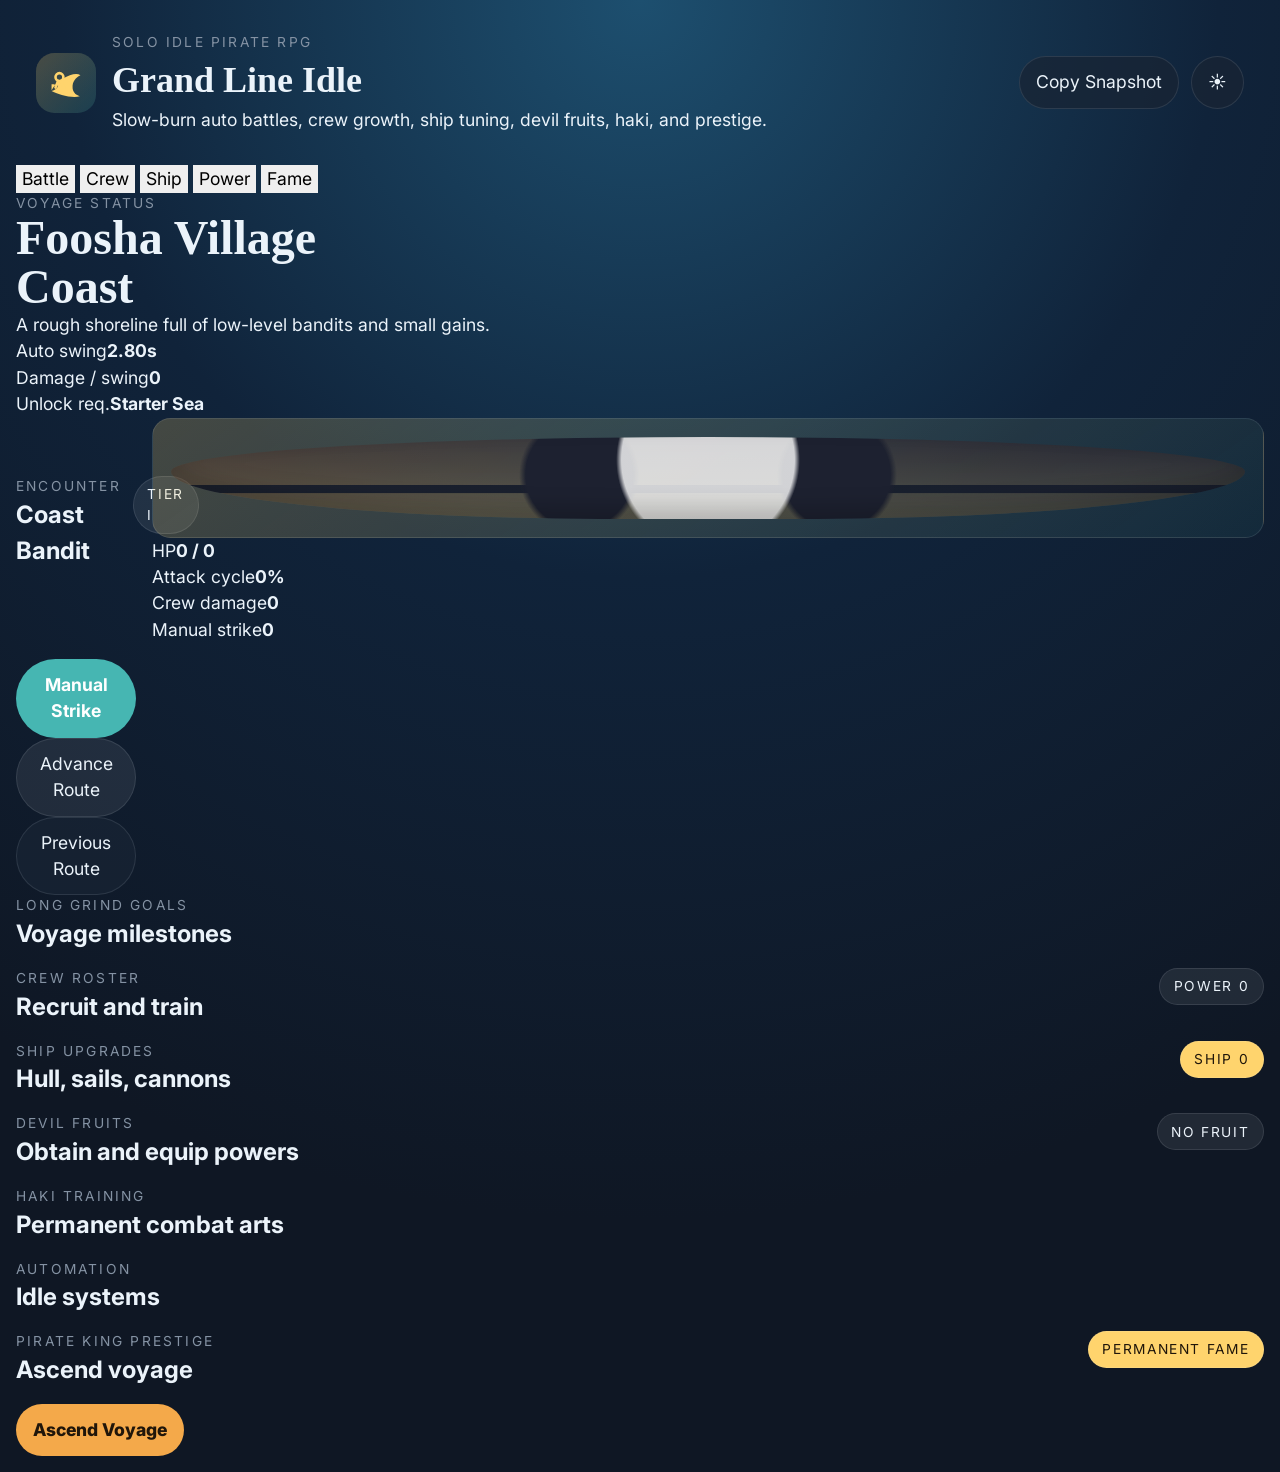
==== commit 62f29c44: "Add files via upload" ====
--- a/index.html
+++ b/index.html
@@ -2,120 +2,177 @@
 <html lang="en" data-theme="dark">
 <head>
   <meta charset="UTF-8" />
-  <meta name="viewport" content="width=device-width, initial-scale=1.0" />
+  <meta name="viewport" content="width=device-width, initial-scale=1.0, maximum-scale=1.0" />
   <title>Grand Line Idle</title>
   <link rel="preconnect" href="https://fonts.googleapis.com">
   <link rel="preconnect" href="https://fonts.gstatic.com" crossorigin>
-  <link href="https://fonts.googleapis.com/css2?family=Cormorant+Garamond:wght@600;700&family=Inter:wght@400;500;600;700;800&display=swap" rel="stylesheet">
+  <link href="https://fonts.googleapis.com/css2?family=Cinzel:wght@600;700&family=Inter:wght@400;500;600;700;800&display=swap" rel="stylesheet">
   <link rel="stylesheet" href="./assets/styles.css" />
 </head>
 <body>
   <a class="skip-link" href="#main">Skip to content</a>
   <canvas id="ocean"></canvas>
+
   <div class="app-shell">
-    <header class="topbar game-panel">
+    <header class="topbar glass">
       <div class="brand-block">
         <div class="logo-mark" aria-hidden="true">
-          <svg viewBox="0 0 64 64" role="img" aria-label="Grand Line Idle logo">
-            <path d="M11 42c8-17 34-30 42-24-7 4-10 10-10 18 0 8 4 12 10 14-11 5-34-3-42-8 6-1 10-4 11-8-3-1-7-2-11-2 0-3 0-5 0-7 0-1 0-2 0-3Z" fill="currentColor"></path>
+          <svg viewBox="0 0 64 64">
+            <path d="M10 43c10-17 34-29 44-23-8 4-12 10-12 18 0 7 4 12 11 14-11 4-34-3-43-8 5-1 9-4 10-8-2-1-6-2-10-2v-7c0-1 0-2 0-3Z" fill="currentColor"></path>
             <circle cx="22" cy="23" r="6" fill="none" stroke="currentColor" stroke-width="4"></circle>
-            <path d="M20 29l-4 11M24 29l5 10" stroke="currentColor" stroke-width="4" stroke-linecap="round"></path>
+            <path d="M20 29l-4 10M24 29l5 10" stroke="currentColor" stroke-width="4" stroke-linecap="round"></path>
           </svg>
         </div>
         <div>
-          <p class="eyebrow">Idle pirate adventure</p>
+          <p class="eyebrow">Solo idle pirate RPG</p>
           <h1>Grand Line Idle</h1>
+          <p class="subline">Slow-burn auto battles, crew growth, ship tuning, devil fruits, haki, and prestige.</p>
         </div>
       </div>
       <div class="top-actions">
+        <button class="ghost-btn small-btn" type="button" id="snapshotBtn">Copy Snapshot</button>
         <button class="theme-toggle" type="button" data-theme-toggle aria-label="Switch theme">☀</button>
-        <button id="saveHintBtn" class="ghost-btn" type="button">Snapshot State</button>
       </div>
     </header>
 
-    <main id="main" class="layout-grid">
-      <section class="left-column stack-gap">
-        <article class="hero-panel game-panel">
-          <div class="hero-copy">
-            <p class="eyebrow">Set sail alone, build a legendary crew, and let battles fund the voyage.</p>
-            <h2>Recruit a Straw Hat inspired crew and conquer the Grand Line through idle combat.</h2>
-            <p>The game runs fully in your browser. Progress is session-based, with prestige through Pirate King fame that permanently boosts every future voyage.</p>
+    <section class="resource-strip glass" id="resourceGrid"></section>
+
+    <nav class="mobile-tabs glass" aria-label="Mobile sections">
+      <button class="tab-btn active" data-tab="battle" type="button">Battle</button>
+      <button class="tab-btn" data-tab="crew" type="button">Crew</button>
+      <button class="tab-btn" data-tab="ship" type="button">Ship</button>
+      <button class="tab-btn" data-tab="power" type="button">Power</button>
+      <button class="tab-btn" data-tab="prestige" type="button">Fame</button>
+    </nav>
+
+    <main id="main" class="dashboard-grid">
+      <section class="column major stack" data-panel="battle">
+        <article class="hero-card glass">
+          <div>
+            <p class="eyebrow">Voyage status</p>
+            <h2 id="zoneName">Foosha Village Coast</h2>
+            <p id="zoneFlavor" class="muted">A rough shoreline full of low-level bandits and small gains.</p>
           </div>
-          <div class="resource-grid" id="resourceGrid"></div>
+          <div class="hero-metrics">
+            <div class="metric-box"><span>Auto swing</span><strong id="attackTempo">2.80s</strong></div>
+            <div class="metric-box"><span>Damage / swing</span><strong id="swingDamage">0</strong></div>
+            <div class="metric-box"><span>Unlock req.</span><strong id="zoneReq">Starter Sea</strong></div>
+          </div>
         </article>
 
-        <article class="game-panel section-panel">
+        <article class="glass card battle-card">
           <div class="section-head">
             <div>
-              <p class="eyebrow">Current route</p>
-              <h3 id="zoneName">Foosha Village Coast</h3>
+              <p class="eyebrow">Encounter</p>
+              <h3 id="enemyName">Coast Bandit</h3>
             </div>
-            <div class="pill" id="zoneReq">Starter Sea</div>
+            <div class="pill" id="enemyTier">Tier I</div>
           </div>
-          <div class="battle-card">
+
+          <div class="combat-layout">
             <div class="enemy-portrait" id="enemyPortrait" aria-hidden="true"></div>
-            <div class="battle-info">
-              <div class="battle-row"><span>Enemy</span><strong id="enemyName">Coast Bandit</strong></div>
-              <div class="battle-row"><span>HP</span><strong id="enemyHp">0 / 0</strong></div>
-              <div class="progress-bar"><div id="enemyHpBar"></div></div>
-              <div class="battle-row"><span>Crew DPS</span><strong id="crewDps">0</strong></div>
-              <div class="battle-row"><span>Battle Speed</span><strong id="battleSpeed">1.00x</strong></div>
-              <div class="progress-bar cast-bar"><div id="attackBar"></div></div>
+            <div class="combat-info">
+              <div class="stat-line"><span>HP</span><strong id="enemyHp">0 / 0</strong></div>
+              <div class="bar hp-bar"><div id="enemyHpBar"></div></div>
+              <div class="stat-line"><span>Attack cycle</span><strong id="attackCycle">0%</strong></div>
+              <div class="bar cast-bar"><div id="attackBar"></div></div>
+              <div class="stat-line"><span>Crew damage</span><strong id="crewDamage">0</strong></div>
+              <div class="stat-line"><span>Manual strike</span><strong id="manualDamage">0</strong></div>
             </div>
           </div>
-          <div class="battle-actions">
-            <button id="manualAttackBtn" class="primary-btn" type="button">Manual Strike</button>
-            <button id="nextZoneBtn" class="secondary-btn" type="button">Advance Route</button>
-            <button id="prevZoneBtn" class="ghost-btn" type="button">Previous Route</button>
+
+          <div class="action-row">
+            <button class="primary-btn" id="manualAttackBtn" type="button">Manual Strike</button>
+            <button class="secondary-btn" id="nextZoneBtn" type="button">Advance Route</button>
+            <button class="ghost-btn" id="prevZoneBtn" type="button">Previous Route</button>
           </div>
+
           <div class="battle-log" id="battleLog" aria-live="polite"></div>
         </article>
 
-        <article class="game-panel section-panel">
+        <article class="glass card milestone-card">
           <div class="section-head">
             <div>
-              <p class="eyebrow">Crew roster</p>
-              <h3>Recruit and level crewmates</h3>
-            </div>
-            <div class="pill" id="crewPower">Power 0</div>
-          </div>
-          <div class="crew-grid" id="crewGrid"></div>
-        </article>
-      </section>
-
-      <aside class="right-column stack-gap">
-        <article class="game-panel section-panel">
-          <div class="section-head">
-            <div>
-              <p class="eyebrow">Ship systems</p>
-              <h3>Automation upgrades</h3>
-            </div>
-          </div>
-          <div class="upgrade-list" id="upgradeList"></div>
-        </article>
-
-        <article class="game-panel section-panel">
-          <div class="section-head">
-            <div>
-              <p class="eyebrow">Permanent growth</p>
-              <h3>Pirate King prestige</h3>
-            </div>
-            <div class="pill accent">Fame boosts all gains</div>
-          </div>
-          <p class="prestige-copy" id="prestigeText"></p>
-          <button id="prestigeBtn" class="warning-btn" type="button">Ascend Voyage</button>
-        </article>
-
-        <article class="game-panel section-panel">
-          <div class="section-head">
-            <div>
-              <p class="eyebrow">Voyage goals</p>
-              <h3>Milestones</h3>
+              <p class="eyebrow">Long grind goals</p>
+              <h3>Voyage milestones</h3>
             </div>
           </div>
           <ul class="milestone-list" id="milestoneList"></ul>
         </article>
-      </aside>
+      </section>
+
+      <section class="column side stack" data-panel="crew">
+        <article class="glass card">
+          <div class="section-head">
+            <div>
+              <p class="eyebrow">Crew roster</p>
+              <h3>Recruit and train</h3>
+            </div>
+            <div class="pill" id="crewPower">Power 0</div>
+          </div>
+          <div class="list-grid" id="crewGrid"></div>
+        </article>
+      </section>
+
+      <section class="column side stack" data-panel="ship">
+        <article class="glass card">
+          <div class="section-head">
+            <div>
+              <p class="eyebrow">Ship upgrades</p>
+              <h3>Hull, sails, cannons</h3>
+            </div>
+            <div class="pill accent" id="shipPower">Ship 0</div>
+          </div>
+          <div class="list-grid" id="shipGrid"></div>
+        </article>
+      </section>
+
+      <section class="column side stack" data-panel="power">
+        <article class="glass card">
+          <div class="section-head">
+            <div>
+              <p class="eyebrow">Devil fruits</p>
+              <h3>Obtain and equip powers</h3>
+            </div>
+            <div class="pill" id="equippedFruit">No Fruit</div>
+          </div>
+          <div class="list-grid" id="fruitGrid"></div>
+        </article>
+
+        <article class="glass card">
+          <div class="section-head">
+            <div>
+              <p class="eyebrow">Haki training</p>
+              <h3>Permanent combat arts</h3>
+            </div>
+          </div>
+          <div class="list-grid" id="hakiGrid"></div>
+        </article>
+      </section>
+
+      <section class="column side stack" data-panel="prestige">
+        <article class="glass card">
+          <div class="section-head">
+            <div>
+              <p class="eyebrow">Automation</p>
+              <h3>Idle systems</h3>
+            </div>
+          </div>
+          <div class="list-grid" id="upgradeList"></div>
+        </article>
+
+        <article class="glass card">
+          <div class="section-head">
+            <div>
+              <p class="eyebrow">Pirate King prestige</p>
+              <h3>Ascend voyage</h3>
+            </div>
+            <div class="pill accent">Permanent fame</div>
+          </div>
+          <p class="muted" id="prestigeText"></p>
+          <button class="warning-btn" id="prestigeBtn" type="button">Ascend Voyage</button>
+        </article>
+      </section>
     </main>
   </div>
 
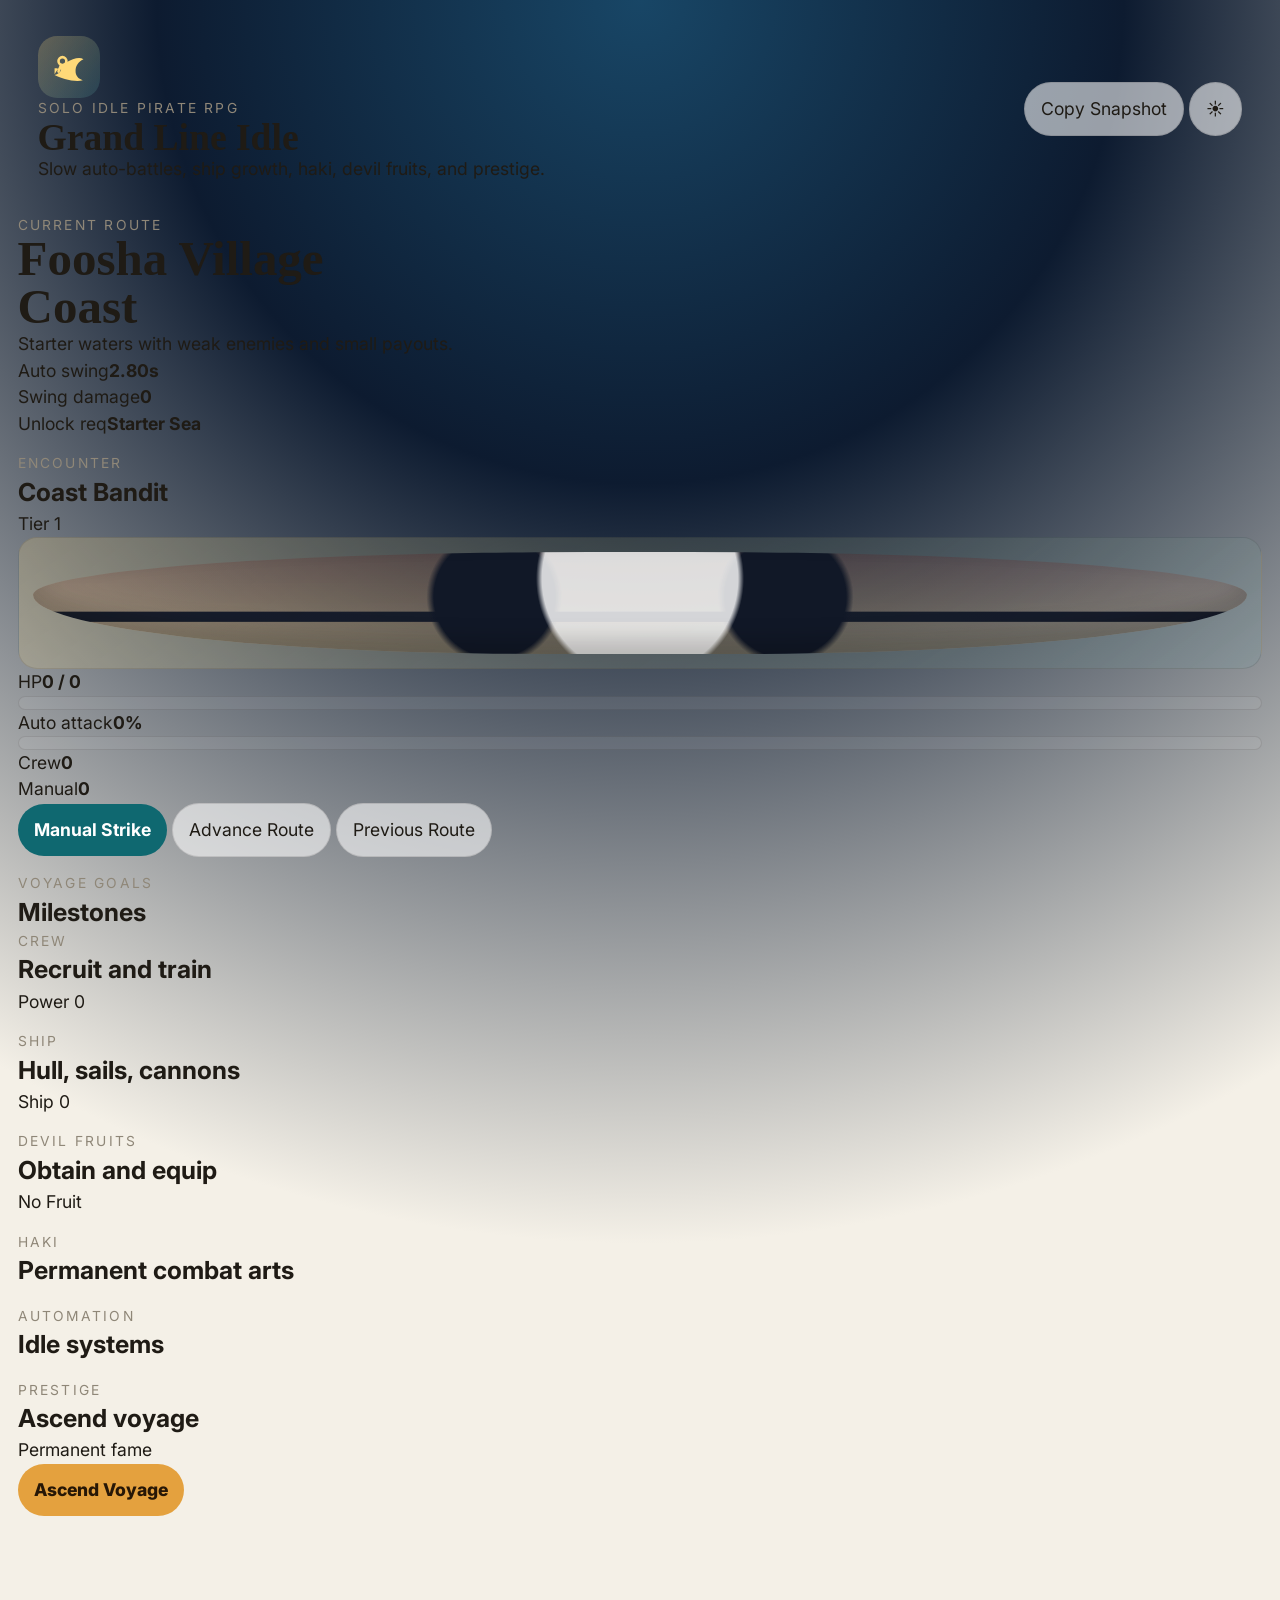
==== commit 8a8b6882: "Add files via upload" ====
--- a/index.html
+++ b/index.html
@@ -2,7 +2,7 @@
 <html lang="en" data-theme="dark">
 <head>
   <meta charset="UTF-8" />
-  <meta name="viewport" content="width=device-width, initial-scale=1.0, maximum-scale=1.0" />
+  <meta name="viewport" content="width=device-width, initial-scale=1.0" />
   <title>Grand Line Idle</title>
   <link rel="preconnect" href="https://fonts.googleapis.com">
   <link rel="preconnect" href="https://fonts.gstatic.com" crossorigin>
@@ -10,12 +10,10 @@
   <link rel="stylesheet" href="./assets/styles.css" />
 </head>
 <body>
-  <a class="skip-link" href="#main">Skip to content</a>
-  <canvas id="ocean"></canvas>
-
+  <canvas id="ocean" aria-hidden="true"></canvas>
   <div class="app-shell">
-    <header class="topbar glass">
-      <div class="brand-block">
+    <header class="topbar panel">
+      <div class="brand-row">
         <div class="logo-mark" aria-hidden="true">
           <svg viewBox="0 0 64 64">
             <path d="M10 43c10-17 34-29 44-23-8 4-12 10-12 18 0 7 4 12 11 14-11 4-34-3-43-8 5-1 9-4 10-8-2-1-6-2-10-2v-7c0-1 0-2 0-3Z" fill="currentColor"></path>
@@ -26,153 +24,141 @@
         <div>
           <p class="eyebrow">Solo idle pirate RPG</p>
           <h1>Grand Line Idle</h1>
-          <p class="subline">Slow-burn auto battles, crew growth, ship tuning, devil fruits, haki, and prestige.</p>
+          <p class="subtext">Slow auto-battles, ship growth, haki, devil fruits, and prestige.</p>
         </div>
       </div>
-      <div class="top-actions">
-        <button class="ghost-btn small-btn" type="button" id="snapshotBtn">Copy Snapshot</button>
-        <button class="theme-toggle" type="button" data-theme-toggle aria-label="Switch theme">☀</button>
+      <div class="topbar-actions">
+        <button class="ghost-btn" id="snapshotBtn" type="button">Copy Snapshot</button>
+        <button class="ghost-btn" id="themeBtn" type="button" aria-label="Toggle theme">☀</button>
       </div>
     </header>
 
-    <section class="resource-strip glass" id="resourceGrid"></section>
+    <section class="resource-grid" id="resourceGrid"></section>
 
-    <nav class="mobile-tabs glass" aria-label="Mobile sections">
-      <button class="tab-btn active" data-tab="battle" type="button">Battle</button>
-      <button class="tab-btn" data-tab="crew" type="button">Crew</button>
-      <button class="tab-btn" data-tab="ship" type="button">Ship</button>
-      <button class="tab-btn" data-tab="power" type="button">Power</button>
-      <button class="tab-btn" data-tab="prestige" type="button">Fame</button>
-    </nav>
-
-    <main id="main" class="dashboard-grid">
-      <section class="column major stack" data-panel="battle">
-        <article class="hero-card glass">
+    <main class="main-grid">
+      <section class="main-column stack">
+        <article class="panel hero-panel">
           <div>
-            <p class="eyebrow">Voyage status</p>
+            <p class="eyebrow">Current route</p>
             <h2 id="zoneName">Foosha Village Coast</h2>
-            <p id="zoneFlavor" class="muted">A rough shoreline full of low-level bandits and small gains.</p>
+            <p class="subtext" id="zoneFlavor">Starter waters with weak enemies and small payouts.</p>
           </div>
-          <div class="hero-metrics">
-            <div class="metric-box"><span>Auto swing</span><strong id="attackTempo">2.80s</strong></div>
-            <div class="metric-box"><span>Damage / swing</span><strong id="swingDamage">0</strong></div>
-            <div class="metric-box"><span>Unlock req.</span><strong id="zoneReq">Starter Sea</strong></div>
+          <div class="hero-stats">
+            <div class="mini-card"><span>Auto swing</span><strong id="attackTempo">2.80s</strong></div>
+            <div class="mini-card"><span>Swing damage</span><strong id="swingDamage">0</strong></div>
+            <div class="mini-card"><span>Unlock req</span><strong id="zoneReq">Starter Sea</strong></div>
           </div>
         </article>
 
-        <article class="glass card battle-card">
-          <div class="section-head">
+        <article class="panel battle-panel">
+          <div class="section-header">
             <div>
               <p class="eyebrow">Encounter</p>
               <h3 id="enemyName">Coast Bandit</h3>
             </div>
-            <div class="pill" id="enemyTier">Tier I</div>
+            <div class="chip" id="enemyTier">Tier 1</div>
           </div>
 
-          <div class="combat-layout">
+          <div class="battle-layout">
             <div class="enemy-portrait" id="enemyPortrait" aria-hidden="true"></div>
-            <div class="combat-info">
-              <div class="stat-line"><span>HP</span><strong id="enemyHp">0 / 0</strong></div>
-              <div class="bar hp-bar"><div id="enemyHpBar"></div></div>
-              <div class="stat-line"><span>Attack cycle</span><strong id="attackCycle">0%</strong></div>
-              <div class="bar cast-bar"><div id="attackBar"></div></div>
-              <div class="stat-line"><span>Crew damage</span><strong id="crewDamage">0</strong></div>
-              <div class="stat-line"><span>Manual strike</span><strong id="manualDamage">0</strong></div>
+            <div class="battle-stats">
+              <div class="row-between"><span>HP</span><strong id="enemyHp">0 / 0</strong></div>
+              <div class="bar"><div id="enemyHpBar"></div></div>
+              <div class="row-between"><span>Auto attack</span><strong id="attackCycle">0%</strong></div>
+              <div class="bar cast"><div id="attackBar"></div></div>
+              <div class="grid-two">
+                <div class="stat-box"><span>Crew</span><strong id="crewDamage">0</strong></div>
+                <div class="stat-box"><span>Manual</span><strong id="manualDamage">0</strong></div>
+              </div>
             </div>
           </div>
 
-          <div class="action-row">
+          <div class="button-row">
             <button class="primary-btn" id="manualAttackBtn" type="button">Manual Strike</button>
             <button class="secondary-btn" id="nextZoneBtn" type="button">Advance Route</button>
             <button class="ghost-btn" id="prevZoneBtn" type="button">Previous Route</button>
           </div>
 
-          <div class="battle-log" id="battleLog" aria-live="polite"></div>
+          <div class="log-box" id="battleLog" aria-live="polite"></div>
         </article>
 
-        <article class="glass card milestone-card">
-          <div class="section-head">
+        <article class="panel section-panel">
+          <div class="section-header">
             <div>
-              <p class="eyebrow">Long grind goals</p>
-              <h3>Voyage milestones</h3>
+              <p class="eyebrow">Voyage goals</p>
+              <h3>Milestones</h3>
             </div>
           </div>
           <ul class="milestone-list" id="milestoneList"></ul>
         </article>
       </section>
 
-      <section class="column side stack" data-panel="crew">
-        <article class="glass card">
-          <div class="section-head">
+      <aside class="side-column stack">
+        <article class="panel section-panel">
+          <div class="section-header">
             <div>
-              <p class="eyebrow">Crew roster</p>
+              <p class="eyebrow">Crew</p>
               <h3>Recruit and train</h3>
             </div>
-            <div class="pill" id="crewPower">Power 0</div>
+            <div class="chip" id="crewPower">Power 0</div>
           </div>
-          <div class="list-grid" id="crewGrid"></div>
+          <div class="card-list" id="crewGrid"></div>
         </article>
-      </section>
 
-      <section class="column side stack" data-panel="ship">
-        <article class="glass card">
-          <div class="section-head">
+        <article class="panel section-panel">
+          <div class="section-header">
             <div>
-              <p class="eyebrow">Ship upgrades</p>
+              <p class="eyebrow">Ship</p>
               <h3>Hull, sails, cannons</h3>
             </div>
-            <div class="pill accent" id="shipPower">Ship 0</div>
+            <div class="chip gold" id="shipPower">Ship 0</div>
           </div>
-          <div class="list-grid" id="shipGrid"></div>
+          <div class="card-list" id="shipGrid"></div>
         </article>
-      </section>
 
-      <section class="column side stack" data-panel="power">
-        <article class="glass card">
-          <div class="section-head">
+        <article class="panel section-panel">
+          <div class="section-header">
             <div>
               <p class="eyebrow">Devil fruits</p>
-              <h3>Obtain and equip powers</h3>
+              <h3>Obtain and equip</h3>
             </div>
-            <div class="pill" id="equippedFruit">No Fruit</div>
+            <div class="chip" id="equippedFruit">No Fruit</div>
           </div>
-          <div class="list-grid" id="fruitGrid"></div>
+          <div class="card-list" id="fruitGrid"></div>
         </article>
 
-        <article class="glass card">
-          <div class="section-head">
+        <article class="panel section-panel">
+          <div class="section-header">
             <div>
-              <p class="eyebrow">Haki training</p>
+              <p class="eyebrow">Haki</p>
               <h3>Permanent combat arts</h3>
             </div>
           </div>
-          <div class="list-grid" id="hakiGrid"></div>
+          <div class="card-list" id="hakiGrid"></div>
         </article>
-      </section>
 
-      <section class="column side stack" data-panel="prestige">
-        <article class="glass card">
-          <div class="section-head">
+        <article class="panel section-panel">
+          <div class="section-header">
             <div>
               <p class="eyebrow">Automation</p>
               <h3>Idle systems</h3>
             </div>
           </div>
-          <div class="list-grid" id="upgradeList"></div>
+          <div class="card-list" id="upgradeList"></div>
         </article>
 
-        <article class="glass card">
-          <div class="section-head">
+        <article class="panel section-panel">
+          <div class="section-header">
             <div>
-              <p class="eyebrow">Pirate King prestige</p>
+              <p class="eyebrow">Prestige</p>
               <h3>Ascend voyage</h3>
             </div>
-            <div class="pill accent">Permanent fame</div>
+            <div class="chip gold">Permanent fame</div>
           </div>
-          <p class="muted" id="prestigeText"></p>
-          <button class="warning-btn" id="prestigeBtn" type="button">Ascend Voyage</button>
+          <p class="subtext" id="prestigeText"></p>
+          <button class="warning-btn full-width" id="prestigeBtn" type="button">Ascend Voyage</button>
         </article>
-      </section>
+      </aside>
     </main>
   </div>
 
--- a/assets/styles.css
+++ b/assets/styles.css
@@ -1,52 +1,35 @@
-:root, [data-theme="light"] {
-  --font-display: 'Cormorant Garamond', Georgia, serif;
-  --font-body: 'Inter', sans-serif;
-  --text-xs: clamp(0.75rem, 0.7rem + 0.2vw, 0.875rem);
-  --text-sm: clamp(0.875rem, 0.82rem + 0.2vw, 1rem);
-  --text-base: clamp(1rem, 0.95rem + 0.2vw, 1.1rem);
-  --text-lg: clamp(1.125rem, 1rem + 0.8vw, 1.5rem);
-  --text-xl: clamp(1.5rem, 1.2rem + 1.4vw, 2.25rem);
-  --text-2xl: clamp(2rem, 1.4rem + 2vw, 3.25rem);
-  --space-1: .25rem; --space-2: .5rem; --space-3: .75rem; --space-4: 1rem; --space-5: 1.25rem;
-  --space-6: 1.5rem; --space-8: 2rem; --space-10: 2.5rem; --space-12: 3rem; --space-16: 4rem;
-  --radius-sm: .5rem; --radius-md: .85rem; --radius-lg: 1.15rem; --radius-xl: 1.5rem; --radius-full: 999px;
-  --color-bg: #f6f2e8; --color-surface: rgba(255,255,255,.76); --color-surface-2: rgba(255,255,255,.56);
-  --color-border: rgba(40,37,29,.12); --color-text: #221f18; --color-text-muted: #655f53; --color-text-faint: #8b8578;
-  --color-primary: #0e6f73; --color-primary-hover: #0b5558; --color-warning: #ce7d1d; --color-danger: #aa2e3f;
-  --color-success: #2c854f; --color-accent: #e2b554; --shadow-lg: 0 20px 48px rgba(39,29,18,.16);
+:root,[data-theme="light"]{
+  --font-display:'Cinzel',serif;--font-body:'Inter',sans-serif;
+  --text-xs:clamp(.75rem,.72rem + .18vw,.875rem);--text-sm:clamp(.875rem,.84rem + .18vw,1rem);--text-base:clamp(1rem,.96rem + .2vw,1.1rem);--text-lg:clamp(1.15rem,1rem + .7vw,1.55rem);--text-xl:clamp(1.55rem,1.2rem + 1.5vw,2.35rem);--text-2xl:clamp(2rem,1.3rem + 2.2vw,3.7rem);
+  --space-1:.25rem;--space-2:.5rem;--space-3:.75rem;--space-4:1rem;--space-5:1.25rem;--space-6:1.5rem;--space-8:2rem;--space-10:2.5rem;--space-12:3rem;
+  --radius-sm:.55rem;--radius-md:.9rem;--radius-lg:1.2rem;--radius-xl:1.6rem;--radius-full:999px;
+  --color-bg:#f4f0e7;--color-surface:rgba(255,255,255,.78);--color-surface-2:rgba(255,255,255,.58);--color-border:rgba(34,31,24,.12);--color-text:#1f1b15;--color-muted:#635d50;--color-faint:#8f8778;--color-primary:#0f6870;--color-primary-hover:#0b4f55;--color-warning:#e4a13e;--color-danger:#bb4054;--color-accent:#ffd978;--color-success:#33925b;--shadow:0 18px 44px rgba(27,18,10,.15)
 }
-[data-theme="dark"] {
-  --color-bg: #0f1724; --color-surface: rgba(16,27,39,.82); --color-surface-2: rgba(24,37,52,.75);
-  --color-border: rgba(227,235,242,.11); --color-text: #ebf3fa; --color-text-muted: #b7c4d3; --color-text-faint: #8492a3;
-  --color-primary: #46b6b2; --color-primary-hover: #2f9894; --color-warning: #f4a94a; --color-danger: #ec6674;
-  --color-success: #75d195; --color-accent: #ffd46d; --shadow-lg: 0 20px 48px rgba(0,0,0,.35);
+[data-theme="dark"]{
+  --color-bg:#09111d;--color-surface:rgba(11,23,38,.84);--color-surface-2:rgba(20,34,52,.74);--color-border:rgba(235,243,252,.11);--color-text:#edf4fb;--color-muted:#b9c5d6;--color-faint:#8090a7;--color-primary:#50b8c0;--color-primary-hover:#3999a2;--color-warning:#efb55f;--color-danger:#f27585;--color-accent:#ffdc7d;--color-success:#73d5a0;--shadow:0 20px 50px rgba(0,0,0,.35)
 }
-*,:before,:after{box-sizing:border-box} html{-webkit-text-size-adjust:none;text-size-adjust:none} body{margin:0;min-height:100vh;background:radial-gradient(circle at top,#1d4f6f 0%,#10233a 36%,var(--color-bg) 76%);color:var(--color-text);font:400 var(--text-base)/1.5 var(--font-body);overflow-x:hidden}
-button{font:inherit;border:none;cursor:pointer} h1,h2,h3,p{margin:0} ul{margin:0;padding:0;list-style:none}
-.skip-link{position:absolute;left:-999px;top:0}.skip-link:focus{left:1rem;top:1rem;z-index:999}
-#ocean{position:fixed;inset:0;width:100%;height:100%;z-index:0;opacity:.75}
-.app-shell{position:relative;z-index:1;padding:var(--space-4);max-width:1440px;margin:0 auto}
-.game-panel{background:var(--color-surface);backdrop-filter:blur(16px);border:1px solid var(--color-border);border-radius:var(--radius-xl);box-shadow:var(--shadow-lg)}
-.topbar{display:flex;justify-content:space-between;align-items:center;gap:var(--space-4);padding:var(--space-4) var(--space-5);margin-bottom:var(--space-4)}
-.brand-block{display:flex;gap:var(--space-4);align-items:center}.logo-mark{width:60px;height:60px;display:grid;place-items:center;border-radius:var(--radius-lg);background:linear-gradient(135deg,rgba(255,212,109,.24),rgba(70,182,178,.18));color:var(--color-accent)}
-.logo-mark svg{width:42px;height:42px}.eyebrow{font-size:var(--text-xs);text-transform:uppercase;letter-spacing:.16em;color:var(--color-text-faint)}
-h1{font-family:var(--font-display);font-size:var(--text-xl)} h2{font-family:var(--font-display);font-size:var(--text-2xl);line-height:1.02;max-width:14ch} h3{font-size:var(--text-lg)}
-.top-actions{display:flex;gap:var(--space-3);align-items:center}.theme-toggle,.ghost-btn,.secondary-btn,.primary-btn,.warning-btn{min-height:44px;padding:.75rem 1rem;border-radius:var(--radius-full);transition:transform .18s ease, background .18s ease, color .18s ease;border:1px solid transparent}
-.theme-toggle,.ghost-btn{background:var(--color-surface-2);color:var(--color-text);border-color:var(--color-border)} .theme-toggle:hover,.ghost-btn:hover{transform:translateY(-1px)}
-.primary-btn{background:var(--color-primary);color:#fff;font-weight:700}.primary-btn:hover{background:var(--color-primary-hover)} .secondary-btn{background:rgba(255,255,255,.08);color:var(--color-text);border:1px solid var(--color-border)}
-.warning-btn{background:var(--color-warning);color:#20160a;font-weight:800}
-.layout-grid{display:grid;grid-template-columns:minmax(0,1.8fr) minmax(320px,.95fr);gap:var(--space-4)}.stack-gap{display:grid;gap:var(--space-4)}
-.hero-panel{padding:var(--space-5);display:grid;gap:var(--space-5)}.hero-copy{display:grid;gap:var(--space-3)}
-.resource-grid{display:grid;grid-template-columns:repeat(4,minmax(0,1fr));gap:var(--space-3)} .resource-card{padding:var(--space-4);border-radius:var(--radius-lg);background:rgba(255,255,255,.06);border:1px solid var(--color-border)} .resource-card strong{display:block;font-size:var(--text-lg);font-variant-numeric:tabular-nums}
-.section-panel{padding:var(--space-5)} .section-head{display:flex;justify-content:space-between;align-items:flex-start;gap:var(--space-3);margin-bottom:var(--space-4)} .pill{padding:.45rem .85rem;border-radius:var(--radius-full);background:rgba(255,255,255,.08);border:1px solid var(--color-border);font-size:var(--text-xs);text-transform:uppercase;letter-spacing:.12em} .pill.accent{color:#20160a;background:var(--color-accent)}
-.battle-card{display:grid;grid-template-columns:120px 1fr;gap:var(--space-4);align-items:center}.enemy-portrait{height:120px;border-radius:var(--radius-lg);background:linear-gradient(145deg, rgba(255,212,109,.22), rgba(70,182,178,.08));border:1px solid var(--color-border);position:relative;overflow:hidden}
-.enemy-portrait::before{content:'';position:absolute;inset:18px;background:radial-gradient(circle at 50% 28%, rgba(255,255,255,.8) 0 16%, transparent 17%), radial-gradient(circle at 38% 46%, #1d2130 0 8%, transparent 9%), radial-gradient(circle at 62% 46%, #1d2130 0 8%, transparent 9%), linear-gradient(180deg, transparent 0 58%, rgba(24,30,45,.95) 59% 68%, transparent 69%), linear-gradient(180deg, rgba(73,18,18,.25), rgba(245,177,90,.22));border-radius:50% 50% 42% 42% / 42% 42% 58% 58%;box-shadow:inset 0 -12px 20px rgba(0,0,0,.18)}
-.battle-info{display:grid;gap:var(--space-2)} .battle-row{display:flex;justify-content:space-between;gap:var(--space-3);font-variant-numeric:tabular-nums} .progress-bar{height:14px;background:rgba(255,255,255,.08);border-radius:var(--radius-full);overflow:hidden;border:1px solid var(--color-border)} .progress-bar>div{height:100%;width:0;background:linear-gradient(90deg,var(--color-danger),#ffb266);transition:width .2s linear}.cast-bar>div{background:linear-gradient(90deg,var(--color-primary),#80ece1)}
-.battle-actions{display:flex;gap:var(--space-3);flex-wrap:wrap;margin-top:var(--space-4)} .battle-log{margin-top:var(--space-4);min-height:96px;max-height:180px;overflow:auto;padding-right:.25rem;color:var(--color-text-muted);display:grid;gap:var(--space-2);font-size:var(--text-sm)}
-.crew-grid,.upgrade-list{display:grid;gap:var(--space-3)} .crew-card,.upgrade-card{display:grid;grid-template-columns:1fr auto;gap:var(--space-4);padding:var(--space-4);border-radius:var(--radius-lg);background:rgba(255,255,255,.06);border:1px solid var(--color-border)} .card-title{display:flex;justify-content:space-between;gap:var(--space-2);align-items:flex-start}.mini{font-size:var(--text-xs);color:var(--color-text-faint);text-transform:uppercase;letter-spacing:.1em}.stat-row{display:flex;gap:var(--space-3);flex-wrap:wrap;font-size:var(--text-sm);color:var(--color-text-muted)} .buy-wrap{display:grid;align-content:center;gap:var(--space-2);justify-items:end}
-.milestone-list{display:grid;gap:var(--space-3)} .milestone-list li{padding:var(--space-3) var(--space-4);border-radius:var(--radius-lg);border:1px solid var(--color-border);background:rgba(255,255,255,.05)} .done{border-color:rgba(117,209,149,.42);background:rgba(117,209,149,.1)}
-.prestige-copy{color:var(--color-text-muted);margin-bottom:var(--space-4)}
-#floatingNumbers{position:fixed;inset:0;pointer-events:none;z-index:4}.float-number{position:absolute;color:#fff;font-weight:800;text-shadow:0 2px 10px rgba(0,0,0,.5);animation:rise 1s ease forwards;font-variant-numeric:tabular-nums}@keyframes rise{0%{opacity:0;transform:translateY(10px) scale(.9)}15%{opacity:1}100%{opacity:0;transform:translateY(-28px) scale(1.05)}}
-textarea, input, button {outline:none} button:focus-visible{box-shadow:0 0 0 3px rgba(255,212,109,.35)}
-@media (max-width: 980px){.layout-grid{grid-template-columns:1fr}.resource-grid{grid-template-columns:repeat(2,minmax(0,1fr))}.battle-card{grid-template-columns:1fr}.enemy-portrait{height:160px}}
-@media (max-width: 560px){.app-shell{padding:var(--space-3)}.topbar,.section-panel,.hero-panel{padding:var(--space-4)}.resource-grid{grid-template-columns:1fr}.topbar{flex-direction:column;align-items:flex-start}.top-actions{width:100%}.top-actions>*{flex:1}}
+*,:before,:after{box-sizing:border-box}html{-webkit-text-size-adjust:none;text-size-adjust:none}body{margin:0;min-height:100vh;font:400 var(--text-base)/1.5 var(--font-body);color:var(--color-text);background:radial-gradient(circle at top,#184666 0%,#0d1b30 28%,var(--color-bg) 72%);overflow-x:hidden}
+button{font:inherit;border:none;cursor:pointer}h1,h2,h3,p{margin:0}ul{padding:0;margin:0;list-style:none}img,svg,canvas{display:block;max-width:100%}
+.skip-link{position:absolute;left:-9999px}.skip-link:focus{left:1rem;top:1rem;z-index:99}
+#ocean{position:fixed;inset:0;z-index:0;width:100%;height:100%;opacity:.78}
+.app-shell{position:relative;z-index:1;max-width:1500px;margin:0 auto;padding:clamp(.75rem,2vw,1.25rem) clamp(.75rem,2vw,1.1rem) 5.5rem}
+.glass{background:var(--color-surface);backdrop-filter:blur(16px);border:1px solid var(--color-border);box-shadow:var(--shadow)}
+.topbar{display:flex;justify-content:space-between;gap:var(--space-4);align-items:center;padding:var(--space-4) var(--space-5);border-radius:var(--radius-xl);margin-bottom:var(--space-4)}
+.brand-block{display:flex;gap:var(--space-4);align-items:center}.logo-mark{width:62px;height:62px;border-radius:var(--radius-lg);display:grid;place-items:center;background:linear-gradient(135deg,rgba(255,217,120,.25),rgba(80,184,192,.16));color:var(--color-accent)}.logo-mark svg{width:42px;height:42px}.eyebrow{font-size:var(--text-xs);text-transform:uppercase;letter-spacing:.16em;color:var(--color-faint)}.subline,.muted{color:var(--color-muted)}
+h1{font:700 var(--text-xl)/1 var(--font-display)}h2{font:700 var(--text-2xl)/.98 var(--font-display);max-width:15ch}h3{font-size:var(--text-lg)}
+.top-actions{display:flex;gap:var(--space-3);align-items:center}.theme-toggle,.ghost-btn,.secondary-btn,.primary-btn,.warning-btn{min-height:44px;padding:.8rem 1rem;border-radius:var(--radius-full);transition:transform .18s ease,background .18s ease,color .18s ease,border-color .18s ease}.small-btn{padding:.7rem .9rem}.theme-toggle,.ghost-btn,.secondary-btn{background:var(--color-surface-2);color:var(--color-text);border:1px solid var(--color-border)}.primary-btn{background:var(--color-primary);color:#fff;font-weight:700}.primary-btn:hover{background:var(--color-primary-hover)}.warning-btn{background:var(--color-warning);color:#271706;font-weight:800}
+button:hover{transform:translateY(-1px)}button:focus-visible{outline:2px solid var(--color-accent);outline-offset:2px}
+.resource-strip{display:grid;grid-template-columns:repeat(6,minmax(0,1fr));gap:var(--space-3);padding:var(--space-3);border-radius:var(--radius-xl);margin-bottom:var(--space-4)}.resource-card{padding:var(--space-3);border-radius:var(--radius-lg);background:rgba(255,255,255,.05);border:1px solid var(--color-border)}.resource-card strong{display:block;font-size:var(--text-lg);font-variant-numeric:tabular-nums}.resource-card span:last-child{display:block;color:var(--color-muted);font-size:var(--text-sm)}
+.mobile-tabs{position:sticky;bottom:.75rem;z-index:10;display:none;grid-template-columns:repeat(5,1fr);gap:.35rem;padding:.45rem;border-radius:var(--radius-xl);margin-bottom:var(--space-4)}.tab-btn{min-height:46px;border-radius:var(--radius-full);background:transparent;color:var(--color-text);font-size:var(--text-xs);text-transform:uppercase;letter-spacing:.08em}.tab-btn.active{background:rgba(255,255,255,.12);border:1px solid var(--color-border)}
+.dashboard-grid{display:grid;grid-template-columns:minmax(0,1.45fr) repeat(4,minmax(280px,.78fr));gap:var(--space-4);align-items:start}.stack{display:grid;gap:var(--space-4)}.card,.hero-card{border-radius:var(--radius-xl);padding:var(--space-5)}.hero-card{display:grid;gap:var(--space-4)}.hero-metrics{display:grid;grid-template-columns:repeat(3,minmax(0,1fr));gap:var(--space-3)}.metric-box{padding:var(--space-3);border-radius:var(--radius-lg);background:rgba(255,255,255,.05);border:1px solid var(--color-border)}.metric-box span{display:block;color:var(--color-faint);font-size:var(--text-xs);text-transform:uppercase;letter-spacing:.12em}.metric-box strong{font-size:var(--text-lg);font-variant-numeric:tabular-nums}
+.section-head{display:flex;justify-content:space-between;gap:var(--space-3);align-items:flex-start;margin-bottom:var(--space-4)}.pill{padding:.45rem .8rem;border-radius:var(--radius-full);background:rgba(255,255,255,.06);border:1px solid var(--color-border);font-size:var(--text-xs);text-transform:uppercase;letter-spacing:.12em}.pill.accent{background:var(--color-accent);color:#201407}
+.combat-layout{display:grid;grid-template-columns:132px 1fr;gap:var(--space-4)}.enemy-portrait{height:132px;border-radius:var(--radius-lg);background:linear-gradient(145deg,rgba(255,217,120,.2),rgba(80,184,192,.08));border:1px solid var(--color-border);position:relative;overflow:hidden}.enemy-portrait:before{content:'';position:absolute;inset:14px;border-radius:46% 46% 42% 42% / 42% 42% 58% 58%;background:radial-gradient(circle at 50% 26%,rgba(255,255,255,.82) 0 16%,transparent 17%),radial-gradient(circle at 38% 44%,#111827 0 8%,transparent 9%),radial-gradient(circle at 62% 44%,#111827 0 8%,transparent 9%),linear-gradient(180deg,transparent 0 58%,rgba(17,24,39,.95) 59% 68%,transparent 69%),linear-gradient(180deg,rgba(111,30,30,.2),rgba(245,177,90,.18));box-shadow:inset 0 -14px 22px rgba(0,0,0,.2)}
+.combat-info,.list-grid{display:grid;gap:var(--space-3)}.stat-line,.card-line{display:flex;justify-content:space-between;gap:var(--space-3);font-variant-numeric:tabular-nums}.bar{height:14px;border-radius:var(--radius-full);overflow:hidden;background:rgba(255,255,255,.07);border:1px solid var(--color-border)}.bar>div{height:100%;width:0;transition:width .2s linear}.hp-bar>div{background:linear-gradient(90deg,var(--color-danger),#ffbf7d)}.cast-bar>div{background:linear-gradient(90deg,var(--color-primary),#86efea)}
+.action-row{display:flex;flex-wrap:wrap;gap:var(--space-3);margin-top:var(--space-4)}.battle-log{display:grid;gap:var(--space-2);max-height:180px;overflow:auto;margin-top:var(--space-4);padding-right:.15rem;color:var(--color-muted);font-size:var(--text-sm)}
+.info-card{padding:var(--space-4);border-radius:var(--radius-lg);background:rgba(255,255,255,.05);border:1px solid var(--color-border);display:grid;grid-template-columns:1fr auto;gap:var(--space-4)}.mini{font-size:var(--text-xs);color:var(--color-faint);text-transform:uppercase;letter-spacing:.1em}.buy-wrap{display:grid;gap:var(--space-2);justify-items:end;align-content:center}.info-card p{color:var(--color-muted);max-width:34ch}.stat-row{display:flex;flex-wrap:wrap;gap:var(--space-3);font-size:var(--text-sm);color:var(--color-muted)}.action-stack{display:grid;gap:var(--space-2)}
+.milestone-list{display:grid;gap:var(--space-3)}.milestone-list li{padding:var(--space-3) var(--space-4);border-radius:var(--radius-lg);border:1px solid var(--color-border);background:rgba(255,255,255,.05)}.milestone-list li.done{border-color:rgba(115,213,160,.42);background:rgba(115,213,160,.1)}
+#floatingNumbers{position:fixed;inset:0;pointer-events:none;z-index:20}.float-number{position:absolute;font-weight:800;text-shadow:0 2px 10px rgba(0,0,0,.5);animation:rise 1.05s ease forwards;font-variant-numeric:tabular-nums}@keyframes rise{0%{opacity:0;transform:translateY(10px) scale(.88)}20%{opacity:1}100%{opacity:0;transform:translateY(-30px) scale(1.04)}}
+@media (max-width:1320px){.dashboard-grid{grid-template-columns:minmax(0,1.2fr) repeat(2,minmax(280px,1fr))}.resource-strip{grid-template-columns:repeat(3,minmax(0,1fr))}}
+@media (max-width:920px){.app-shell{padding:.75rem .75rem 6rem}.topbar{align-items:flex-start;flex-direction:column}.top-actions{width:100%}.top-actions>*{flex:1}.resource-strip{grid-template-columns:repeat(2,minmax(0,1fr))}.dashboard-grid{grid-template-columns:1fr}.mobile-tabs{display:grid}.dashboard-grid .column{display:none}.dashboard-grid .column.active{display:grid}.hero-metrics{grid-template-columns:1fr}.combat-layout{grid-template-columns:1fr}.enemy-portrait{height:164px}.card,.hero-card{padding:var(--space-4)}}
+@media (max-width:540px){.resource-strip{grid-template-columns:1fr}.action-row>*{flex:1}.info-card{grid-template-columns:1fr}.buy-wrap,.action-stack{justify-items:stretch}.buy-wrap strong{text-align:right}.battle-log{max-height:140px}}
+@media (prefers-reduced-motion:reduce){*,*:before,*:after{animation-duration:.01ms!important;animation-iteration-count:1!important;transition-duration:.01ms!important}}
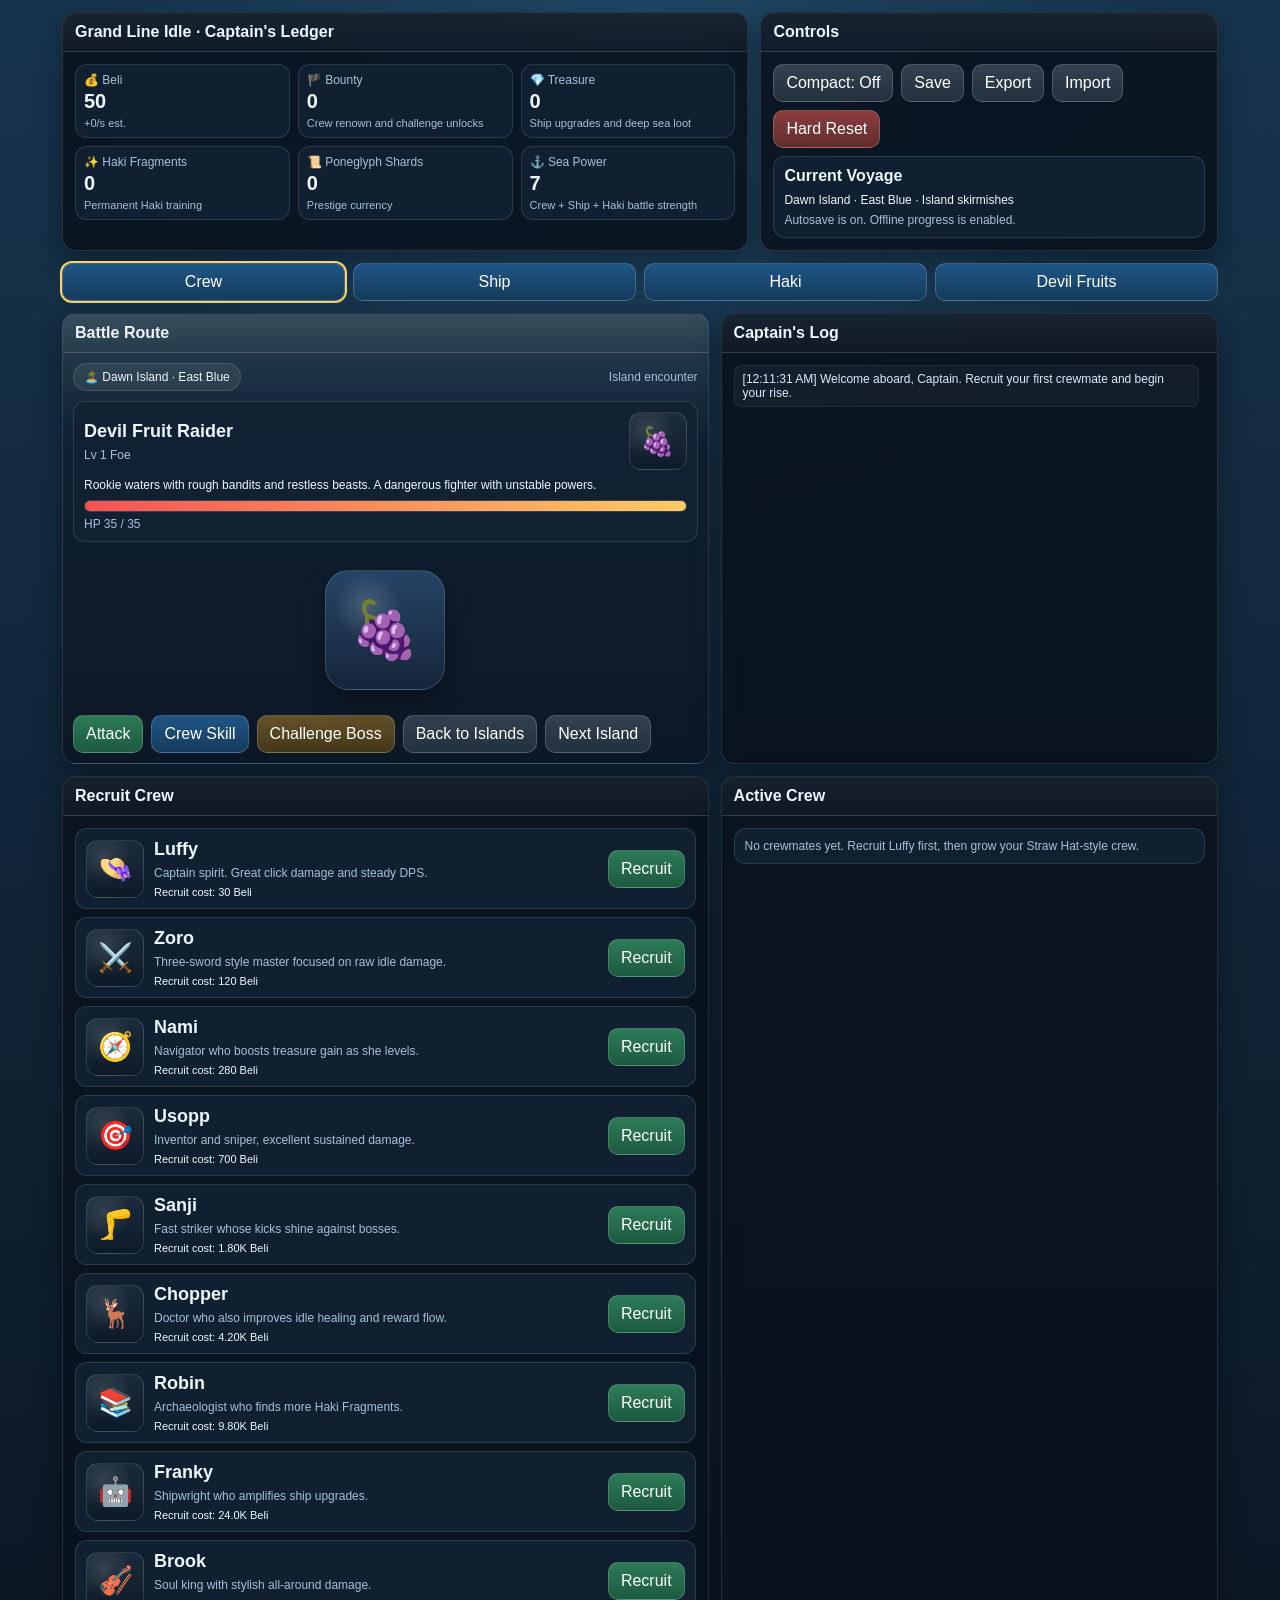
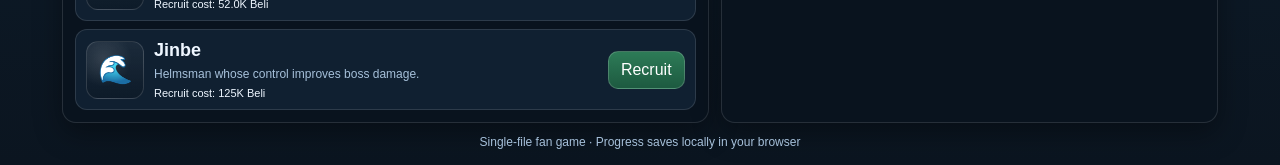
==== commit 67c9e2f6: "Add files via upload" ====
--- a/index.html
+++ b/index.html
@@ -1,168 +1,1192 @@
 <!DOCTYPE html>
-<html lang="en" data-theme="dark">
+<html lang="en">
 <head>
-  <meta charset="UTF-8" />
-  <meta name="viewport" content="width=device-width, initial-scale=1.0" />
-  <title>Grand Line Idle</title>
-  <link rel="preconnect" href="https://fonts.googleapis.com">
-  <link rel="preconnect" href="https://fonts.gstatic.com" crossorigin>
-  <link href="https://fonts.googleapis.com/css2?family=Cinzel:wght@600;700&family=Inter:wght@400;500;600;700;800&display=swap" rel="stylesheet">
-  <link rel="stylesheet" href="./assets/styles.css" />
+<meta charset="UTF-8" />
+<meta name="viewport" content="width=device-width, initial-scale=1.0" />
+<title>Grand Line Idle - One Piece Idle RPG</title>
+<style>
+  :root {
+    --bg: #0f1f2f;
+    --panel: rgba(9, 19, 31, 0.9);
+    --panel2: rgba(18, 34, 52, 0.92);
+    --line: rgba(255,255,255,0.12);
+    --gold: #ffd166;
+    --blue: #59c3ff;
+    --green: #71e39d;
+    --red: #ff7b7b;
+    --text: #eef6ff;
+    --muted: #a6c0da;
+    --shadow: 0 10px 28px rgba(0,0,0,0.35);
+  }
+  * { box-sizing: border-box; }
+  body {
+    margin: 0;
+    font-family: Arial, Helvetica, sans-serif;
+    color: var(--text);
+    background:
+      radial-gradient(circle at top, rgba(89,195,255,0.14), transparent 30%),
+      linear-gradient(180deg, #16344d 0%, #0b1520 100%);
+    min-height: 100vh;
+  }
+  button, input, select { font: inherit; }
+  .wrap { max-width: 1180px; margin: 0 auto; padding: 12px; }
+  .topbar {
+    display: grid;
+    grid-template-columns: 1.5fr 1fr;
+    gap: 12px;
+    margin-bottom: 12px;
+  }
+  .panel {
+    background: var(--panel);
+    border: 1px solid var(--line);
+    border-radius: 14px;
+    box-shadow: var(--shadow);
+    overflow: hidden;
+  }
+  .panelHeader {
+    padding: 10px 12px;
+    font-weight: 700;
+    background: linear-gradient(180deg, rgba(255,255,255,0.06), rgba(255,255,255,0.02));
+    border-bottom: 1px solid var(--line);
+  }
+  .panelBody { padding: 12px; }
+  .resourceGrid {
+    display: grid;
+    grid-template-columns: repeat(3, minmax(0, 1fr));
+    gap: 8px;
+  }
+  .resCard {
+    background: var(--panel2);
+    border: 1px solid var(--line);
+    border-radius: 12px;
+    padding: 8px;
+    min-height: 62px;
+  }
+  .resLabel { font-size: 12px; color: var(--muted); }
+  .resValue { font-size: 20px; font-weight: 700; margin-top: 3px; }
+  .resSub { font-size: 11px; color: var(--muted); margin-top: 4px; }
+  .controls { display: flex; flex-wrap: wrap; gap: 8px; }
+  .btn {
+    background: linear-gradient(180deg, #1f5685, #153c5c);
+    color: white;
+    border: 1px solid rgba(255,255,255,0.18);
+    border-radius: 10px;
+    padding: 9px 12px;
+    cursor: pointer;
+    transition: transform 0.08s ease, filter 0.12s ease;
+  }
+  .btn:hover { filter: brightness(1.08); }
+  .btn:active { transform: translateY(1px) scale(0.99); }
+  .btn.alt { background: linear-gradient(180deg, #645228, #44371a); }
+  .btn.green { background: linear-gradient(180deg, #2d7b57, #1d5a40); }
+  .btn.red { background: linear-gradient(180deg, #8b3d3d, #622d2d); }
+  .btn.ghost { background: linear-gradient(180deg, #324151, #23303d); }
+  .btn:disabled { opacity: 0.5; cursor: default; }
+  .tabs { display: flex; flex-wrap: wrap; gap: 8px; margin-bottom: 12px; }
+  .tabBtn { flex: 1 1 140px; }
+  .tabBtn.active { outline: 2px solid var(--gold); }
+  .grid2 { display: grid; grid-template-columns: 1.3fr 1fr; gap: 12px; }
+  .grid3 { display: grid; grid-template-columns: repeat(3, 1fr); gap: 10px; }
+  .card {
+    background: var(--panel2);
+    border: 1px solid var(--line);
+    border-radius: 12px;
+    padding: 10px;
+    position: relative;
+  }
+  .title { font-size: 18px; font-weight: 700; margin: 0 0 6px; }
+  .muted { color: var(--muted); }
+  .small { font-size: 12px; }
+  .tiny { font-size: 11px; }
+  .list { display: grid; gap: 8px; }
+  .crewRow, .shopRow, .fruitRow {
+    display: grid;
+    grid-template-columns: auto 1fr auto;
+    gap: 10px;
+    align-items: center;
+  }
+  .portrait, .enemyPortrait {
+    width: 58px; height: 58px; border-radius: 12px;
+    display: grid; place-items: center; font-size: 28px;
+    border: 1px solid rgba(255,255,255,0.14);
+    background: radial-gradient(circle at 30% 30%, rgba(255,255,255,0.12), transparent 50%), linear-gradient(180deg, rgba(255,255,255,0.05), rgba(0,0,0,0.16));
+  }
+  .battleBox {
+    min-height: 330px;
+    background:
+      linear-gradient(180deg, rgba(89,195,255,0.12), transparent 30%),
+      linear-gradient(180deg, rgba(255,209,102,0.08), transparent 25%),
+      linear-gradient(180deg, #102337, #0d1826);
+    overflow: hidden;
+  }
+  .battleScene { position: relative; min-height: 240px; padding: 10px; }
+  .islandBadge {
+    display: inline-flex; align-items: center; gap: 8px;
+    border-radius: 999px; padding: 6px 10px;
+    background: rgba(255,255,255,0.08); border: 1px solid var(--line);
+    font-size: 12px;
+  }
+  .hpBar {
+    height: 12px; border-radius: 999px;
+    background: rgba(255,255,255,0.08);
+    border: 1px solid rgba(255,255,255,0.08);
+    overflow: hidden;
+  }
+  .hpFill { height: 100%; background: linear-gradient(90deg, #f65252, #ffcc66); width: 50%; }
+  .enemyArena {
+    display: grid; place-items: center;
+    min-height: 155px;
+    position: relative;
+  }
+  .enemySprite {
+    width: 120px; height: 120px; border-radius: 24px;
+    display: grid; place-items: center; font-size: 56px;
+    background: radial-gradient(circle at 35% 30%, rgba(255,255,255,0.18), transparent 30%), linear-gradient(180deg, #254466, #15263a);
+    border: 1px solid rgba(255,255,255,0.14);
+    box-shadow: 0 12px 25px rgba(0,0,0,0.3);
+    animation: floaty 3.1s ease-in-out infinite;
+  }
+  @keyframes floaty { 0%,100% { transform: translateY(0px); } 50% { transform: translateY(-5px);} }
+  .battleControls { display: flex; flex-wrap: wrap; gap: 8px; margin-top: 8px; }
+  .log {
+    max-height: 170px; overflow: auto; padding-right: 6px;
+    display: grid; gap: 6px;
+  }
+  .logEntry {
+    background: rgba(255,255,255,0.04);
+    border: 1px solid rgba(255,255,255,0.08);
+    border-radius: 8px;
+    padding: 6px 8px;
+    font-size: 12px;
+    color: #dbeafd;
+  }
+  .popupLayer { position: absolute; inset: 0; pointer-events: none; overflow: hidden; }
+  .popup {
+    position: absolute; font-weight: 700; color: var(--gold);
+    text-shadow: 0 2px 8px rgba(0,0,0,0.55);
+    animation: pop 1s ease forwards;
+    white-space: nowrap;
+  }
+  @keyframes pop {
+    0% { opacity: 0; transform: translateY(10px) scale(0.6); }
+    10% { opacity: 1; }
+    100% { opacity: 0; transform: translateY(-45px) scale(1.08); }
+  }
+  .particle {
+    position: absolute; width: 8px; height: 8px; border-radius: 50%;
+    background: radial-gradient(circle, #fff2a6, #ffb347);
+    animation: burst 0.8s ease forwards;
+  }
+  @keyframes burst {
+    0% { opacity: 0.9; transform: translate(0,0) scale(1); }
+    100% { opacity: 0; transform: translate(var(--dx), var(--dy)) scale(0.3); }
+  }
+  .sectionTitle { font-size: 16px; font-weight: 700; margin: 0 0 8px; }
+  .compact .panelBody { padding: 9px; }
+  .compact .resCard { padding: 7px; min-height: 56px; }
+  .compact .resValue { font-size: 17px; }
+  .compact .title { font-size: 16px; }
+  .compact .btn { padding: 8px 10px; }
+  .compact .battleBox { min-height: 280px; }
+  .hide { display: none !important; }
+  .footerNote { text-align: center; color: var(--muted); font-size: 12px; margin: 12px 0 4px; }
+  @media (max-width: 900px) {
+    .topbar, .grid2, .grid3 { grid-template-columns: 1fr; }
+    .resourceGrid { grid-template-columns: repeat(2, minmax(0, 1fr)); }
+  }
+  @media (max-width: 600px) {
+    .wrap { padding: 8px; }
+    .tabs { gap: 6px; }
+    .tabBtn { flex: 1 1 calc(50% - 6px); }
+    .resourceGrid { grid-template-columns: 1fr 1fr; gap: 6px; }
+    .crewRow, .shopRow, .fruitRow { grid-template-columns: 52px 1fr auto; gap: 8px; }
+    .portrait, .enemyPortrait { width: 52px; height: 52px; font-size: 25px; }
+    .enemySprite { width: 100px; height: 100px; font-size: 48px; }
+  }
+</style>
 </head>
 <body>
-  <canvas id="ocean" aria-hidden="true"></canvas>
-  <div class="app-shell">
-    <header class="topbar panel">
-      <div class="brand-row">
-        <div class="logo-mark" aria-hidden="true">
-          <svg viewBox="0 0 64 64">
-            <path d="M10 43c10-17 34-29 44-23-8 4-12 10-12 18 0 7 4 12 11 14-11 4-34-3-43-8 5-1 9-4 10-8-2-1-6-2-10-2v-7c0-1 0-2 0-3Z" fill="currentColor"></path>
-            <circle cx="22" cy="23" r="6" fill="none" stroke="currentColor" stroke-width="4"></circle>
-            <path d="M20 29l-4 10M24 29l5 10" stroke="currentColor" stroke-width="4" stroke-linecap="round"></path>
-          </svg>
-        </div>
-        <div>
-          <p class="eyebrow">Solo idle pirate RPG</p>
-          <h1>Grand Line Idle</h1>
-          <p class="subtext">Slow auto-battles, ship growth, haki, devil fruits, and prestige.</p>
+<div class="wrap" id="app">
+  <div class="topbar">
+    <div class="panel">
+      <div class="panelHeader">Grand Line Idle · Captain's Ledger</div>
+      <div class="panelBody">
+        <div class="resourceGrid">
+          <div class="resCard"><div class="resLabel">💰 Beli</div><div class="resValue" id="beliVal">0</div><div class="resSub" id="beliRate">+0/s</div></div>
+          <div class="resCard"><div class="resLabel">🏴 Bounty</div><div class="resValue" id="bountyVal">0</div><div class="resSub">Crew renown and challenge unlocks</div></div>
+          <div class="resCard"><div class="resLabel">💎 Treasure</div><div class="resValue" id="treasureVal">0</div><div class="resSub">Ship upgrades and deep sea loot</div></div>
+          <div class="resCard"><div class="resLabel">✨ Haki Fragments</div><div class="resValue" id="hakiVal">0</div><div class="resSub">Permanent Haki training</div></div>
+          <div class="resCard"><div class="resLabel">📜 Poneglyph Shards</div><div class="resValue" id="shardVal">0</div><div class="resSub">Prestige currency</div></div>
+          <div class="resCard"><div class="resLabel">⚓ Sea Power</div><div class="resValue" id="powerVal">0</div><div class="resSub">Crew + Ship + Haki battle strength</div></div>
         </div>
       </div>
-      <div class="topbar-actions">
-        <button class="ghost-btn" id="snapshotBtn" type="button">Copy Snapshot</button>
-        <button class="ghost-btn" id="themeBtn" type="button" aria-label="Toggle theme">☀</button>
+    </div>
+    <div class="panel">
+      <div class="panelHeader">Controls</div>
+      <div class="panelBody">
+        <div class="controls" style="margin-bottom:8px;">
+          <button class="btn ghost" id="compactBtn">Compact: Off</button>
+          <button class="btn ghost" id="saveBtn">Save</button>
+          <button class="btn ghost" id="exportBtn">Export</button>
+          <button class="btn ghost" id="importBtn">Import</button>
+          <button class="btn red" id="resetBtn">Hard Reset</button>
+        </div>
+        <div class="card">
+          <div class="sectionTitle">Current Voyage</div>
+          <div class="small" id="voyageSummary">Starting out in East Blue.</div>
+          <div class="small muted" style="margin-top:6px;">Autosave is on. Offline progress is enabled.</div>
+        </div>
       </div>
-    </header>
-
-    <section class="resource-grid" id="resourceGrid"></section>
-
-    <main class="main-grid">
-      <section class="main-column stack">
-        <article class="panel hero-panel">
-          <div>
-            <p class="eyebrow">Current route</p>
-            <h2 id="zoneName">Foosha Village Coast</h2>
-            <p class="subtext" id="zoneFlavor">Starter waters with weak enemies and small payouts.</p>
+    </div>
+  </div>
+
+  <div class="tabs">
+    <button class="btn tabBtn active" data-tab="crew">Crew</button>
+    <button class="btn tabBtn" data-tab="ship">Ship</button>
+    <button class="btn tabBtn" data-tab="haki">Haki</button>
+    <button class="btn tabBtn" data-tab="fruits">Devil Fruits</button>
+  </div>
+
+  <div id="tab-crew" class="tabContent">
+    <div class="grid2">
+      <div class="panel battleBox">
+        <div class="panelHeader">Battle Route</div>
+        <div class="panelBody battleScene" id="battleScene">
+          <div style="display:flex; justify-content:space-between; gap:8px; align-items:center; flex-wrap:wrap; margin-bottom:10px;">
+            <div class="islandBadge" id="islandBadge">🏝️ Dawn Island · East Blue</div>
+            <div class="small muted" id="enemyTypeText">Island encounter</div>
           </div>
-          <div class="hero-stats">
-            <div class="mini-card"><span>Auto swing</span><strong id="attackTempo">2.80s</strong></div>
-            <div class="mini-card"><span>Swing damage</span><strong id="swingDamage">0</strong></div>
-            <div class="mini-card"><span>Unlock req</span><strong id="zoneReq">Starter Sea</strong></div>
+          <div class="card" style="margin-bottom:10px;">
+            <div style="display:flex; justify-content:space-between; gap:8px; align-items:center;">
+              <div>
+                <div class="title" id="enemyName">Bandit Scout</div>
+                <div class="small muted" id="enemyMeta">Lv 1 foe</div>
+              </div>
+              <div class="enemyPortrait" id="enemyPortrait">🗡️</div>
+            </div>
+            <div class="small" style="margin-top:8px;" id="enemyFlavor">A small-time rogue preying on rookie pirates.</div>
+            <div class="hpBar" style="margin-top:8px;"><div class="hpFill" id="enemyHpFill"></div></div>
+            <div class="small muted" id="enemyHpText" style="margin-top:5px;">HP 0 / 0</div>
           </div>
-        </article>
-
-        <article class="panel battle-panel">
-          <div class="section-header">
-            <div>
-              <p class="eyebrow">Encounter</p>
-              <h3 id="enemyName">Coast Bandit</h3>
-            </div>
-            <div class="chip" id="enemyTier">Tier 1</div>
+          <div class="enemyArena">
+            <div class="enemySprite" id="enemySprite">🗡️</div>
+            <div class="popupLayer" id="popupLayer"></div>
           </div>
-
-          <div class="battle-layout">
-            <div class="enemy-portrait" id="enemyPortrait" aria-hidden="true"></div>
-            <div class="battle-stats">
-              <div class="row-between"><span>HP</span><strong id="enemyHp">0 / 0</strong></div>
-              <div class="bar"><div id="enemyHpBar"></div></div>
-              <div class="row-between"><span>Auto attack</span><strong id="attackCycle">0%</strong></div>
-              <div class="bar cast"><div id="attackBar"></div></div>
-              <div class="grid-two">
-                <div class="stat-box"><span>Crew</span><strong id="crewDamage">0</strong></div>
-                <div class="stat-box"><span>Manual</span><strong id="manualDamage">0</strong></div>
-              </div>
-            </div>
+          <div class="battleControls">
+            <button class="btn green" id="attackBtn">Attack</button>
+            <button class="btn" id="skillBtn">Crew Skill</button>
+            <button class="btn alt" id="bossBtn">Challenge Boss</button>
+            <button class="btn ghost" id="backBtn">Back to Islands</button>
+            <button class="btn ghost" id="nextIslandBtn">Next Island</button>
           </div>
-
-          <div class="button-row">
-            <button class="primary-btn" id="manualAttackBtn" type="button">Manual Strike</button>
-            <button class="secondary-btn" id="nextZoneBtn" type="button">Advance Route</button>
-            <button class="ghost-btn" id="prevZoneBtn" type="button">Previous Route</button>
+        </div>
+      </div>
+      <div class="panel">
+        <div class="panelHeader">Captain's Log</div>
+        <div class="panelBody">
+          <div class="log" id="battleLog"></div>
+        </div>
+      </div>
+    </div>
+
+    <div class="grid2" style="margin-top:12px;">
+      <div class="panel">
+        <div class="panelHeader">Recruit Crew</div>
+        <div class="panelBody"><div class="list" id="crewRecruitList"></div></div>
+      </div>
+      <div class="panel">
+        <div class="panelHeader">Active Crew</div>
+        <div class="panelBody"><div class="list" id="ownedCrewList"></div></div>
+      </div>
+    </div>
+  </div>
+
+  <div id="tab-ship" class="tabContent hide">
+    <div class="grid2">
+      <div class="panel">
+        <div class="panelHeader">Shipyard</div>
+        <div class="panelBody"><div class="list" id="shipList"></div></div>
+      </div>
+      <div class="panel">
+        <div class="panelHeader">Navigation</div>
+        <div class="panelBody">
+          <div class="card" style="margin-bottom:10px;">
+            <div class="sectionTitle">Route Progress</div>
+            <div class="small" id="routeText">Clear island bosses to push deeper into the Grand Line.</div>
           </div>
-
-          <div class="log-box" id="battleLog" aria-live="polite"></div>
-        </article>
-
-        <article class="panel section-panel">
-          <div class="section-header">
-            <div>
-              <p class="eyebrow">Voyage goals</p>
-              <h3>Milestones</h3>
-            </div>
+          <div class="card">
+            <div class="sectionTitle">Automation</div>
+            <div class="small" id="automationText">Your crew attacks automatically every second.</div>
+            <div class="small muted" style="margin-top:8px;">Ship upgrades increase attack speed, treasure yield, and offline gains.</div>
           </div>
-          <ul class="milestone-list" id="milestoneList"></ul>
-        </article>
-      </section>
-
-      <aside class="side-column stack">
-        <article class="panel section-panel">
-          <div class="section-header">
-            <div>
-              <p class="eyebrow">Crew</p>
-              <h3>Recruit and train</h3>
-            </div>
-            <div class="chip" id="crewPower">Power 0</div>
+        </div>
+      </div>
+    </div>
+  </div>
+
+  <div id="tab-haki" class="tabContent hide">
+    <div class="grid2">
+      <div class="panel">
+        <div class="panelHeader">Haki Training</div>
+        <div class="panelBody"><div class="list" id="hakiList"></div></div>
+      </div>
+      <div class="panel">
+        <div class="panelHeader">Advanced Mastery</div>
+        <div class="panelBody">
+          <div class="card" style="margin-bottom:10px;">
+            <div class="sectionTitle">Current Multipliers</div>
+            <div class="small" id="multiplierText">No bonuses yet.</div>
           </div>
-          <div class="card-list" id="crewGrid"></div>
-        </article>
-
-        <article class="panel section-panel">
-          <div class="section-header">
-            <div>
-              <p class="eyebrow">Ship</p>
-              <h3>Hull, sails, cannons</h3>
-            </div>
-            <div class="chip gold" id="shipPower">Ship 0</div>
+          <div class="card">
+            <div class="sectionTitle">Prestige · New World Legacy</div>
+            <div class="small" id="prestigeHint">Reach higher total bounty to earn Poneglyph Shards on reset.</div>
+            <div class="controls" style="margin-top:10px;"><button class="btn alt" id="prestigeBtn">Sail Into the New World</button></div>
           </div>
-          <div class="card-list" id="shipGrid"></div>
-        </article>
-
-        <article class="panel section-panel">
-          <div class="section-header">
-            <div>
-              <p class="eyebrow">Devil fruits</p>
-              <h3>Obtain and equip</h3>
-            </div>
-            <div class="chip" id="equippedFruit">No Fruit</div>
+        </div>
+      </div>
+    </div>
+  </div>
+
+  <div id="tab-fruits" class="tabContent hide">
+    <div class="grid2">
+      <div class="panel">
+        <div class="panelHeader">Devil Fruit Vault</div>
+        <div class="panelBody"><div class="list" id="fruitList"></div></div>
+      </div>
+      <div class="panel">
+        <div class="panelHeader">Fruit Effects</div>
+        <div class="panelBody">
+          <div class="card" style="margin-bottom:10px;">
+            <div class="sectionTitle">Equipped Fruit</div>
+            <div class="small" id="equippedFruitText">None equipped.</div>
           </div>
-          <div class="card-list" id="fruitGrid"></div>
-        </article>
-
-        <article class="panel section-panel">
-          <div class="section-header">
-            <div>
-              <p class="eyebrow">Haki</p>
-              <h3>Permanent combat arts</h3>
-            </div>
+          <div class="card">
+            <div class="sectionTitle">How Fruits Work</div>
+            <div class="small">Defeat stronger foes to discover rare fruits. Equipping one grants a powerful bonus. Some affect click damage, some boost idle income, and some help boss clears.</div>
           </div>
-          <div class="card-list" id="hakiGrid"></div>
-        </article>
-
-        <article class="panel section-panel">
-          <div class="section-header">
-            <div>
-              <p class="eyebrow">Automation</p>
-              <h3>Idle systems</h3>
-            </div>
-          </div>
-          <div class="card-list" id="upgradeList"></div>
-        </article>
-
-        <article class="panel section-panel">
-          <div class="section-header">
-            <div>
-              <p class="eyebrow">Prestige</p>
-              <h3>Ascend voyage</h3>
-            </div>
-            <div class="chip gold">Permanent fame</div>
-          </div>
-          <p class="subtext" id="prestigeText"></p>
-          <button class="warning-btn full-width" id="prestigeBtn" type="button">Ascend Voyage</button>
-        </article>
-      </aside>
-    </main>
+        </div>
+      </div>
+    </div>
   </div>
 
-  <div id="floatingNumbers" aria-hidden="true"></div>
-  <script src="./assets/game.js" defer></script>
+  <div class="footerNote">Single-file fan game · Progress saves locally in your browser</div>
+</div>
+
+<script>
+(function () {
+  'use strict';
+
+  var SAVE_KEY = 'grand_line_idle_rebuild_v1';
+  var now = function(){ return Date.now(); };
+
+  var islands = [
+    { name: 'Dawn Island', sea: 'East Blue', icon: '🏝️', enemyScale: 1.0, bossScale: 5.5, flavor: 'Rookie waters with rough bandits and restless beasts.' },
+    { name: 'Orange Town', sea: 'East Blue', icon: '🎪', enemyScale: 1.8, bossScale: 7.0, flavor: 'Circus pirates stir chaos among the streets.' },
+    { name: 'Syrup Village', sea: 'East Blue', icon: '🌳', enemyScale: 3.2, bossScale: 8.8, flavor: 'A quiet village with hidden danger along the shore.' },
+    { name: 'Baratie', sea: 'East Blue', icon: '🍽️', enemyScale: 5.4, bossScale: 10.8, flavor: 'A floating restaurant where fierce fighters gather.' },
+    { name: 'Arlong Park', sea: 'East Blue', icon: '🦈', enemyScale: 9.5, bossScale: 13.5, flavor: 'Fish-men and tyrants challenge your rise.' },
+    { name: 'Loguetown', sea: 'East Blue', icon: '⚡', enemyScale: 14.0, bossScale: 16.5, flavor: 'The town of beginnings and endings crackles with danger.' },
+    { name: 'Whisky Peak', sea: 'Grand Line', icon: '🏜️', enemyScale: 22.0, bossScale: 20.0, flavor: 'Bounty hunters lurk behind every smile.' },
+    { name: 'Alabasta', sea: 'Grand Line', icon: '🐪', enemyScale: 33.0, bossScale: 24.0, flavor: 'A kingdom in the sand, torn by secret war.' },
+    { name: 'Skypiea', sea: 'Grand Line', icon: '☁️', enemyScale: 49.0, bossScale: 29.0, flavor: 'Heavenly foes strike from above.' },
+    { name: 'Water 7', sea: 'Grand Line', icon: '🚂', enemyScale: 72.0, bossScale: 35.0, flavor: 'Shipwrights, spies, and relentless assassins await.' },
+    { name: 'Thriller Bark', sea: 'Grand Line', icon: '👻', enemyScale: 108.0, bossScale: 42.0, flavor: 'A drifting nightmare haunted by monstrous shadows.' },
+    { name: 'Sabaody', sea: 'Grand Line', icon: '🫧', enemyScale: 162.0, bossScale: 50.0, flavor: 'Supernovas, slavers, and chaos on the archipelago.' },
+    { name: 'Dressrosa', sea: 'New World', icon: '🦩', enemyScale: 240.0, bossScale: 60.0, flavor: 'A smiling kingdom with deadly secrets below the surface.' },
+    { name: 'Whole Cake', sea: 'New World', icon: '🍰', enemyScale: 360.0, bossScale: 74.0, flavor: 'Sweet lands guarded by terrifying power.' },
+    { name: 'Wano', sea: 'New World', icon: '🗻', enemyScale: 540.0, bossScale: 90.0, flavor: 'Samurai, beasts, and thunderous duels define this land.' }
+  ];
+
+  var crewDefs = [
+    { id:'luffy', name:'Luffy', icon:'👒', cost:30, baseDps:1.2, baseClick:2.0, growth:1.22, desc:'Captain spirit. Great click damage and steady DPS.' },
+    { id:'zoro', name:'Zoro', icon:'⚔️', cost:120, baseDps:4.5, baseClick:1.0, growth:1.23, desc:'Three-sword style master focused on raw idle damage.' },
+    { id:'nami', name:'Nami', icon:'🧭', cost:280, baseDps:2.0, baseClick:0.5, growth:1.2, desc:'Navigator who boosts treasure gain as she levels.' },
+    { id:'usopp', name:'Usopp', icon:'🎯', cost:700, baseDps:7.5, baseClick:1.5, growth:1.24, desc:'Inventor and sniper, excellent sustained damage.' },
+    { id:'sanji', name:'Sanji', icon:'🦵', cost:1800, baseDps:16, baseClick:3.4, growth:1.24, desc:'Fast striker whose kicks shine against bosses.' },
+    { id:'chopper', name:'Chopper', icon:'🦌', cost:4200, baseDps:22, baseClick:2.0, growth:1.24, desc:'Doctor who also improves idle healing and reward flow.' },
+    { id:'robin', name:'Robin', icon:'📚', cost:9800, baseDps:38, baseClick:4.0, growth:1.25, desc:'Archaeologist who finds more Haki Fragments.' },
+    { id:'franky', name:'Franky', icon:'🤖', cost:24000, baseDps:72, baseClick:6.0, growth:1.25, desc:'Shipwright who amplifies ship upgrades.' },
+    { id:'brook', name:'Brook', icon:'🎻', cost:52000, baseDps:130, baseClick:11.0, growth:1.25, desc:'Soul king with stylish all-around damage.' },
+    { id:'jinbe', name:'Jinbe', icon:'🌊', cost:125000, baseDps:220, baseClick:18.0, growth:1.26, desc:'Helmsman whose control improves boss damage.' }
+  ];
+
+  var shipDefs = [
+    { id:'hull', name:'Reinforced Hull', baseCost:25, currency:'treasure', growth:1.65, desc:'+15% max offline time value and +10% rewards.', effect:function(l){ return { rewardMul: 1 + l*0.10, offlineMul:1 + l*0.15 }; } },
+    { id:'cannons', name:'Cannon Battery', baseCost:20, currency:'treasure', growth:1.7, desc:'+20% idle DPS per level.', effect:function(l){ return { dpsMul: 1 + l*0.20 }; } },
+    { id:'sails', name:'Swift Sails', baseCost:35, currency:'treasure', growth:1.72, desc:'+8% auto attack speed per level.', effect:function(l){ return { speedMul: 1 + l*0.08 }; } },
+    { id:'logpose', name:'Grand Line Log Pose', baseCost:80, currency:'treasure', growth:1.75, desc:'+12% treasure gain per level.', effect:function(l){ return { treasureMul: 1 + l*0.12 }; } },
+    { id:'workshop', name:'Dock Workshop', baseCost:150, currency:'treasure', growth:1.8, desc:'+15% crew level efficiency per level.', effect:function(l){ return { crewMul: 1 + l*0.15 }; } }
+  ];
+
+  var hakiDefs = [
+    { id:'armament', name:'Armament Haki', baseCost:12, growth:1.75, desc:'+18% click damage per level.', effect:function(l){ return { clickMul: 1 + l*0.18 }; } },
+    { id:'observation', name:'Observation Haki', baseCost:16, growth:1.78, desc:'+16% critical hit chance and +10% boss rewards per level.', effect:function(l){ return { critBonus: l*0.16, bossRewardMul: 1 + l*0.10 }; } },
+    { id:'conqueror', name:'Conqueror\'s Haki', baseCost:25, growth:1.83, desc:'+22% all damage per level.', effect:function(l){ return { allDamageMul: 1 + l*0.22 }; } },
+    { id:'flow', name:'Advanced Flow', baseCost:40, growth:1.88, desc:'+15% Haki Fragment gain per level.', effect:function(l){ return { hakiMul: 1 + l*0.15 }; } }
+  ];
+
+  var fruitDefs = [
+    { id:'gomu', name:'Gum-Gum Fruit', icon:'🍎', cost:0, unlockBounty:0, desc:'+80% click damage. A classic rubbery power.', effect:{ clickMul:1.8 } },
+    { id:'mera', name:'Flame-Flame Fruit', icon:'🔥', cost:80, unlockBounty:2500, desc:'+100% skill burst damage and +25% all damage.', effect:{ skillMul:2.0, allDamageMul:1.25 } },
+    { id:'goro', name:'Rumble-Rumble Fruit', icon:'⚡', cost:180, unlockBounty:12000, desc:'+55% idle DPS and +15% crit chance.', effect:{ dpsMul:1.55, critBonus:0.15 } },
+    { id:'ope', name:'Op-Op Fruit', icon:'🫀', cost:480, unlockBounty:45000, desc:'+100% bounty gain and +40% boss damage.', effect:{ bountyMul:2.0, bossDamageMul:1.4 } },
+    { id:'mochi', name:'Mochi Fruit', icon:'🍡', cost:1200, unlockBounty:180000, desc:'+85% all damage and +30% attack speed.', effect:{ allDamageMul:1.85, speedMul:1.30 } }
+  ];
+
+  var enemyPools = {
+    normal: [
+      ['Bandit Scout','🗡️','A small-time rogue preying on rookie pirates.'],
+      ['Marine Trainee','⚓','An eager marine testing your growing reputation.'],
+      ['Wild Sea Beast','🦈','A raging predator from shallow waters.'],
+      ['Wanted Pirate','🏴','A notorious outlaw hunting treasure.'],
+      ['Devil Fruit Raider','🍇','A dangerous fighter with unstable powers.']
+    ],
+    boss: [
+      ['Island Tyrant','👑','A ruthless ruler holding the island in fear.'],
+      ['Fish-Man Enforcer','🦈','A brutal specialist with crushing force.'],
+      ['Cipher Agent','🎭','A lethal assassin with polished technique.'],
+      ['Warlord Remnant','🗿','A monstrous veteran from the old age of pirates.'],
+      ['Emperor Officer','🐉','A terrifying commander from the New World.']
+    ]
+  };
+
+  function defaultState() {
+    var crew = {};
+    for (var i=0;i<crewDefs.length;i++) {
+      crew[crewDefs[i].id] = { owned:false, level:0 };
+    }
+    var ship = {}, haki = {}, fruits = {};
+    for (i=0;i<shipDefs.length;i++) ship[shipDefs[i].id] = 0;
+    for (i=0;i<hakiDefs.length;i++) haki[hakiDefs[i].id] = 0;
+    for (i=0;i<fruitDefs.length;i++) fruits[fruitDefs[i].id] = false;
+    fruits.gomu = true;
+    return {
+      version: 2,
+      beli: 50,
+      bounty: 0,
+      treasure: 0,
+      hakiFragments: 0,
+      shards: 0,
+      seaPower: 0,
+      crew: crew,
+      ship: ship,
+      haki: haki,
+      fruits: fruits,
+      equippedFruit: 'gomu',
+      compact: window.innerWidth < 700,
+      currentTab: 'crew',
+      islandIndex: 0,
+      highestIsland: 0,
+      fightingBoss: false,
+      bossUnlocked: false,
+      enemy: null,
+      enemyHp: 0,
+      enemyMaxHp: 0,
+      critFlash: 0,
+      lastTick: now(),
+      lastSave: now(),
+      autoAttackCharge: 0,
+      skillCooldownUntil: 0,
+      skillCharge: 0,
+      totalKills: 0,
+      totalClicks: 0,
+      totalPrestiges: 0,
+      totalBeliEarned: 0,
+      totalDamageDone: 0,
+      lastOpened: now(),
+      log: []
+    };
+  }
+
+  var state = load();
+  ensureState(state);
+
+  function ensureState(s) {
+    var d = defaultState();
+    for (var k in d) if (!(k in s)) s[k] = d[k];
+    for (var id in d.crew) if (!s.crew[id]) s.crew[id] = { owned:false, level:0 };
+    for (id in d.ship) if (typeof s.ship[id] !== 'number') s.ship[id] = 0;
+    for (id in d.haki) if (typeof s.haki[id] !== 'number') s.haki[id] = 0;
+    for (id in d.fruits) if (typeof s.fruits[id] !== 'boolean') s.fruits[id] = d.fruits[id];
+    if (!s.equippedFruit || !s.fruits[s.equippedFruit]) s.equippedFruit = 'gomu';
+    if (typeof s.log === 'undefined' || !Array.isArray(s.log)) s.log = [];
+    if (window.innerWidth < 700 && typeof s.compact !== 'boolean') s.compact = true;
+    if (typeof s.currentTab !== 'string') s.currentTab = 'crew';
+    if (!s.enemy || typeof s.enemyHp !== 'number' || s.enemyHp <= 0 || typeof s.enemyMaxHp !== 'number') spawnEnemy(false, true);
+  }
+
+  function save() {
+    state.lastOpened = now();
+    localStorage.setItem(SAVE_KEY, JSON.stringify(state));
+    state.lastSave = now();
+    addLog('Game saved.');
+  }
+
+  function load() {
+    try {
+      var raw = localStorage.getItem(SAVE_KEY);
+      if (!raw) return defaultState();
+      var data = JSON.parse(raw);
+      return data || defaultState();
+    } catch (e) {
+      return defaultState();
+    }
+  }
+
+  function hardReset() {
+    if (!confirm('Hard reset all progress?')) return;
+    state = defaultState();
+    spawnEnemy(false, true);
+    saveSilently();
+    renderAll();
+    addLog('A fresh voyage begins.');
+  }
+
+  function saveSilently() {
+    state.lastOpened = now();
+    localStorage.setItem(SAVE_KEY, JSON.stringify(state));
+    state.lastSave = now();
+  }
+
+  function format(n) {
+    if (!isFinite(n)) return '∞';
+    if (n < 1000) return Math.floor(n * 10) / 10 + '';
+    var units = ['K','M','B','T','Qa','Qi','Sx','Sp','Oc'];
+    var u = -1;
+    while (n >= 1000 && u < units.length - 1) { n /= 1000; u++; }
+    return n.toFixed(n >= 100 ? 0 : n >= 10 ? 1 : 2) + units[u];
+  }
+
+  function addLog(text) {
+    state.log.unshift({ t: new Date().toLocaleTimeString(), text: text });
+    if (state.log.length > 40) state.log.length = 40;
+    renderLog();
+  }
+
+  function getCrewDef(id) { return crewDefs.filter(function(c){ return c.id === id; })[0]; }
+  function getShipDef(id) { return shipDefs.filter(function(c){ return c.id === id; })[0]; }
+  function getHakiDef(id) { return hakiDefs.filter(function(c){ return c.id === id; })[0]; }
+  function getFruitDef(id) { return fruitDefs.filter(function(c){ return c.id === id; })[0]; }
+
+  function ownedCrewCount() {
+    var n=0; for (var id in state.crew) if (state.crew[id].owned) n++; return n;
+  }
+
+  function crewLevelCost(def, lvl) {
+    var ownedBoost = state.crew[def.id].owned ? 1 : 1;
+    return Math.ceil(def.cost * Math.pow(def.growth, lvl) * ownedBoost);
+  }
+
+  function shipCost(def, lvl) { return Math.ceil(def.baseCost * Math.pow(def.growth, lvl)); }
+  function hakiCost(def, lvl) { return Math.ceil(def.baseCost * Math.pow(def.growth, lvl)); }
+
+  function currentFruit() { return getFruitDef(state.equippedFruit); }
+  function fruitEffects() { return (currentFruit() && currentFruit().effect) ? currentFruit().effect : {}; }
+
+  function aggregateBonuses() {
+    var bonuses = {
+      rewardMul: 1,
+      offlineMul: 1,
+      dpsMul: 1,
+      speedMul: 1,
+      treasureMul: 1,
+      crewMul: 1,
+      clickMul: 1,
+      critBonus: 0,
+      bossRewardMul: 1,
+      allDamageMul: 1,
+      hakiMul: 1,
+      skillMul: 1,
+      bountyMul: 1,
+      bossDamageMul: 1
+    };
+    var i, eff, key;
+    for (i=0;i<shipDefs.length;i++) {
+      eff = shipDefs[i].effect(state.ship[shipDefs[i].id]);
+      for (key in eff) bonuses[key] = (typeof bonuses[key] === 'number' ? bonuses[key] : 1) * eff[key];
+    }
+    for (i=0;i<hakiDefs.length;i++) {
+      eff = hakiDefs[i].effect(state.haki[hakiDefs[i].id]);
+      for (key in eff) {
+        if (key === 'critBonus') bonuses[key] += eff[key]; else bonuses[key] *= eff[key];
+      }
+    }
+    var fruit = fruitEffects();
+    for (key in fruit) {
+      if (key === 'critBonus') bonuses[key] += fruit[key]; else bonuses[key] *= fruit[key];
+    }
+    var prestigeMul = 1 + state.shards * 0.12;
+    bonuses.rewardMul *= prestigeMul;
+    bonuses.dpsMul *= prestigeMul;
+    bonuses.clickMul *= prestigeMul;
+    bonuses.allDamageMul *= prestigeMul;
+    bonuses.treasureMul *= 1 + state.shards * 0.04;
+    bonuses.hakiMul *= 1 + state.shards * 0.05;
+    bonuses.bountyMul *= 1 + state.shards * 0.07;
+    bonuses.offlineMul *= 1 + state.shards * 0.05;
+    bonuses.speedMul *= 1 + state.shards * 0.02;
+    return bonuses;
+  }
+
+  function crewStats() {
+    var bonus = aggregateBonuses();
+    var dps = 0, click = 1;
+    var treasureBonus = 1, hakiBonus = 1, bossDamage = 1;
+    for (var i=0;i<crewDefs.length;i++) {
+      var def = crewDefs[i];
+      var entry = state.crew[def.id];
+      if (!entry || !entry.owned || entry.level <= 0) continue;
+      var lvl = entry.level;
+      var crewPower = Math.pow(1.16, lvl - 1) * bonus.crewMul;
+      dps += def.baseDps * lvl * crewPower;
+      click += def.baseClick * lvl * Math.pow(1.12, lvl - 1) * bonus.crewMul;
+      if (def.id === 'nami') treasureBonus *= 1 + lvl * 0.03;
+      if (def.id === 'robin') hakiBonus *= 1 + lvl * 0.03;
+      if (def.id === 'jinbe') bossDamage *= 1 + lvl * 0.035;
+    }
+    dps *= bonus.dpsMul * bonus.allDamageMul;
+    click *= bonus.clickMul * bonus.allDamageMul;
+    bossDamage *= bonus.bossDamageMul;
+    var critChance = Math.min(0.55, 0.05 + bonus.critBonus);
+    return {
+      dps: dps,
+      click: click,
+      critChance: critChance,
+      treasureBonus: treasureBonus,
+      hakiBonus: hakiBonus,
+      bossDamage: bossDamage,
+      speedMul: bonus.speedMul,
+      rewardMul: bonus.rewardMul,
+      offlineMul: bonus.offlineMul,
+      treasureMul: bonus.treasureMul,
+      hakiMul: bonus.hakiMul,
+      skillMul: bonus.skillMul,
+      bossRewardMul: bonus.bossRewardMul,
+      bountyMul: bonus.bountyMul,
+      allDamageMul: bonus.allDamageMul
+    };
+  }
+
+  function totalSeaPower() {
+    var stats = crewStats();
+    return Math.floor(stats.dps * 2 + stats.click * 4 + state.shards * 50 + totalShipLevels() * 18 + totalHakiLevels() * 25);
+  }
+
+  function totalShipLevels() { var s=0; for (var k in state.ship) s += state.ship[k]; return s; }
+  function totalHakiLevels() { var s=0; for (var k in state.haki) s += state.haki[k]; return s; }
+
+  function enemyTemplate(isBoss) {
+    var pool = isBoss ? enemyPools.boss : enemyPools.normal;
+    var row = pool[Math.floor(Math.random() * pool.length)];
+    var island = islands[state.islandIndex];
+    var depthMul = isBoss ? island.bossScale : island.enemyScale;
+    var difficulty = Math.pow(1.33, state.islandIndex) * depthMul;
+    var hp = Math.floor((25 + state.islandIndex * 14) * difficulty * (isBoss ? 6.5 : 1.4));
+    var rewardBeli = Math.floor((8 + state.islandIndex * 5) * difficulty * (isBoss ? 10 : 1.5));
+    var rewardBounty = Math.floor((1 + state.islandIndex) * difficulty * (isBoss ? 5.5 : 0.7));
+    var rewardTreasure = Math.floor((state.islandIndex + 1) * (isBoss ? 3.5 : 0.32));
+    var rewardHaki = Math.random() < (isBoss ? 0.75 : 0.12 + state.islandIndex * 0.01) ? Math.max(1, Math.floor((state.islandIndex + 1) * (isBoss ? 2.8 : 0.45))) : 0;
+    return {
+      name: row[0],
+      icon: row[1],
+      flavor: row[2],
+      level: state.islandIndex + 1 + (isBoss ? 3 : 0),
+      maxHp: hp,
+      hp: hp,
+      rewardBeli: rewardBeli,
+      rewardBounty: rewardBounty,
+      rewardTreasure: rewardTreasure,
+      rewardHaki: rewardHaki,
+      isBoss: isBoss
+    };
+  }
+
+  function spawnEnemy(isBoss, silent) {
+    state.fightingBoss = !!isBoss;
+    state.enemy = enemyTemplate(!!isBoss);
+    state.enemyHp = state.enemy.hp;
+    state.enemyMaxHp = state.enemy.maxHp;
+    if (!silent) addLog((isBoss ? 'Boss challenge!' : 'New encounter: ') + state.enemy.name + ' appears.');
+    renderBattle();
+  }
+
+  function damageEnemy(amount, source) {
+    if (!state.enemy) spawnEnemy(false, true);
+    if (state.enemyHp <= 0) return;
+    var stats = crewStats();
+    var crit = Math.random() < stats.critChance;
+    var dmg = amount * (crit ? 2 : 1);
+    if (state.enemy.isBoss) dmg *= stats.bossDamage;
+    dmg = Math.max(1, dmg);
+    state.enemyHp -= dmg;
+    state.totalDamageDone += dmg;
+    showPopup('-' + format(dmg) + (crit ? ' CRIT!' : ''), crit ? '#ffef90' : '#ffd166');
+    burstParticles();
+    if (state.enemyHp <= 0) {
+      state.enemyHp = 0;
+      killEnemy();
+    }
+    renderBattle();
+  }
+
+  function killEnemy() {
+    var e = state.enemy;
+    if (!e) return;
+    var stats = crewStats();
+    var beliGain = Math.floor(e.rewardBeli * stats.rewardMul);
+    var bountyGain = Math.floor(e.rewardBounty * stats.bountyMul);
+    var treasureGain = Math.floor(e.rewardTreasure * stats.rewardMul * stats.treasureMul * stats.treasureBonus);
+    var hakiGain = Math.floor(e.rewardHaki * stats.rewardMul * stats.hakiMul * stats.hakiBonus * (e.isBoss ? stats.bossRewardMul : 1));
+    state.beli += beliGain;
+    state.bounty += bountyGain;
+    state.treasure += treasureGain;
+    state.hakiFragments += hakiGain;
+    state.totalBeliEarned += beliGain;
+    state.totalKills += 1;
+
+    if (e.isBoss) {
+      state.bossUnlocked = true;
+      if (state.islandIndex === state.highestIsland) state.highestIsland = Math.min(islands.length - 1, state.highestIsland + 1);
+      if (state.islandIndex < islands.length - 1) state.islandIndex += 1;
+      maybeUnlockFruit();
+      addLog('Boss defeated! ' + e.name + ' falls. New island unlocked.');
+      spawnEnemy(false, true);
+    } else {
+      addLog('Defeated ' + e.name + '. +' + format(beliGain) + ' Beli, +' + format(bountyGain) + ' Bounty.');
+      spawnEnemy(false, true);
+    }
+    renderAll();
+  }
+
+  function maybeUnlockFruit() {
+    for (var i=0;i<fruitDefs.length;i++) {
+      var f = fruitDefs[i];
+      if (!state.fruits[f.id] && state.bounty >= f.unlockBounty) {
+        state.fruits[f.id] = true;
+        addLog('You discovered the ' + f.name + '!');
+        break;
+      }
+    }
+  }
+
+  function attackClick() {
+    state.totalClicks += 1;
+    damageEnemy(crewStats().click, 'click');
+  }
+
+  function useSkill() {
+    var t = now();
+    if (t < state.skillCooldownUntil) {
+      addLog('Crew Skill is still on cooldown.');
+      return;
+    }
+    var stats = crewStats();
+    var burst = stats.click * 5 * stats.skillMul + stats.dps * 1.5;
+    state.skillCooldownUntil = t + 12000;
+    addLog('Crew Skill unleashed!');
+    damageEnemy(burst, 'skill');
+  }
+
+  function challengeBoss() {
+    spawnEnemy(true, false);
+  }
+
+  function backToIslands() {
+    state.fightingBoss = false;
+    spawnEnemy(false, true);
+    addLog('You return to island skirmishes.');
+  }
+
+  function nextIsland() {
+    if (state.islandIndex < state.highestIsland) {
+      state.islandIndex += 1;
+      spawnEnemy(false, true);
+      addLog('You sail onward to ' + islands[state.islandIndex].name + '.');
+    } else {
+      addLog('Defeat the current island boss to unlock the next route.');
+    }
+  }
+
+  function prevIsland() {
+    if (state.islandIndex > 0) {
+      state.islandIndex -= 1;
+      spawnEnemy(false, true);
+      addLog('You sail back to ' + islands[state.islandIndex].name + '.');
+    } else {
+      addLog('You are already at the first island.');
+    }
+  }
+
+  function buyCrew(id) {
+    var def = getCrewDef(id), entry = state.crew[id];
+    if (!entry.owned) {
+      if (state.beli < def.cost) { addLog('Not enough Beli to recruit ' + def.name + '.'); return; }
+      state.beli -= def.cost;
+      entry.owned = true;
+      entry.level = 1;
+      addLog(def.name + ' joined your crew!');
+    } else {
+      var cost = crewLevelCost(def, entry.level);
+      if (state.beli < cost) { addLog('Not enough Beli to train ' + def.name + '.'); return; }
+      state.beli -= cost;
+      entry.level += 1;
+      addLog(def.name + ' reached level ' + entry.level + '.');
+    }
+    renderAll();
+  }
+
+  function buyShip(id) {
+    var def = getShipDef(id);
+    var lvl = state.ship[id];
+    var cost = shipCost(def, lvl);
+    if (state.treasure < cost) { addLog('Not enough Treasure for ' + def.name + '.'); return; }
+    state.treasure -= cost;
+    state.ship[id] += 1;
+    addLog(def.name + ' upgraded to level ' + state.ship[id] + '.');
+    renderAll();
+  }
+
+  function buyHaki(id) {
+    var def = getHakiDef(id);
+    var lvl = state.haki[id];
+    var cost = hakiCost(def, lvl);
+    if (state.hakiFragments < cost) { addLog('Not enough Haki Fragments for ' + def.name + '.'); return; }
+    state.hakiFragments -= cost;
+    state.haki[id] += 1;
+    addLog(def.name + ' trained to level ' + state.haki[id] + '.');
+    renderAll();
+  }
+
+  function buyFruit(id) {
+    var def = getFruitDef(id);
+    if (!state.fruits[id]) { addLog('That fruit has not been discovered yet.'); return; }
+    if (id === state.equippedFruit) { addLog(def.name + ' is already equipped.'); return; }
+    if (state.shards < def.cost) { addLog('Not enough Poneglyph Shards to attune ' + def.name + '.'); return; }
+    state.shards -= def.cost;
+    state.equippedFruit = id;
+    addLog('Equipped ' + def.name + '.');
+    renderAll();
+  }
+
+  function prestigeGain() {
+    return Math.floor(Math.sqrt(state.bounty / 5000));
+  }
+
+  function doPrestige() {
+    var gain = prestigeGain();
+    if (gain < 1) {
+      addLog('Your bounty is still too low to make a meaningful New World reset.');
+      return;
+    }
+    if (!confirm('Reset your voyage for +' + gain + ' Poneglyph Shards?')) return;
+    var prevShards = state.shards + gain;
+    var compact = state.compact;
+    state = defaultState();
+    state.shards = prevShards;
+    state.totalPrestiges += 1;
+    state.compact = compact;
+    spawnEnemy(false, true);
+    addLog('You returned stronger from the New World with +' + gain + ' Poneglyph Shards.');
+    saveSilently();
+    renderAll();
+  }
+
+  function applyOfflineProgress() {
+    var elapsed = Math.max(0, Math.floor((now() - (state.lastOpened || now())) / 1000));
+    if (elapsed < 10) return;
+    var stats = crewStats();
+    var capped = Math.min(elapsed, 60 * 60 * 4);
+    var dps = stats.dps * stats.speedMul * stats.offlineMul;
+    var island = islands[state.islandIndex];
+    var avgEnemyHp = Math.max(20, (25 + state.islandIndex * 14) * Math.pow(1.33, state.islandIndex) * island.enemyScale * 1.4);
+    var kills = Math.floor((dps * capped) / avgEnemyHp);
+    if (kills < 1) return;
+    var avgBeli = (8 + state.islandIndex * 5) * Math.pow(1.33, state.islandIndex) * island.enemyScale * 1.5;
+    var avgBounty = (1 + state.islandIndex) * Math.pow(1.33, state.islandIndex) * island.enemyScale * 0.7;
+    var avgTreasure = (state.islandIndex + 1) * 0.32;
+    var avgHaki = Math.max(0.08, 0.12 + state.islandIndex * 0.01) * (state.islandIndex + 1) * 0.45;
+    var beliGain = Math.floor(kills * avgBeli * stats.rewardMul);
+    var bountyGain = Math.floor(kills * avgBounty * stats.bountyMul);
+    var treasureGain = Math.floor(kills * avgTreasure * stats.rewardMul * stats.treasureMul * stats.treasureBonus);
+    var hakiGain = Math.floor(kills * avgHaki * stats.rewardMul * stats.hakiMul * stats.hakiBonus);
+    state.beli += beliGain;
+    state.bounty += bountyGain;
+    state.treasure += treasureGain;
+    state.hakiFragments += hakiGain;
+    state.totalBeliEarned += beliGain;
+    maybeUnlockFruit();
+    addLog('While away for ' + elapsed + 's, your crew earned +' + format(beliGain) + ' Beli and defeated about ' + format(kills) + ' foes.');
+  }
+
+  function update(dt) {
+    var stats = crewStats();
+    state.seaPower = totalSeaPower();
+    var baseInterval = 0.9;
+    var attackInterval = Math.max(0.2, baseInterval / Math.max(0.1, stats.speedMul));
+    state.autoAttackCharge += dt;
+    var safety = 0;
+    while (state.autoAttackCharge >= attackInterval && safety < 8) {
+      var auto = stats.dps * attackInterval * stats.speedMul;
+      if (auto > 0) damageEnemy(auto, 'auto');
+      state.autoAttackCharge -= attackInterval;
+      safety++;
+    }
+    if (state.autoAttackCharge > attackInterval * 3) state.autoAttackCharge = attackInterval * 3;
+    maybeUnlockFruit();
+    if (now() - state.lastSave > 15000) saveSilently();
+  }
+
+  function showPopup(text, color) {
+    var layer = document.getElementById('popupLayer');
+    var el = document.createElement('div');
+    el.className = 'popup';
+    el.textContent = text;
+    el.style.left = (35 + Math.random() * 35) + '%';
+    el.style.top = (40 + Math.random() * 24) + '%';
+    if (color) el.style.color = color;
+    layer.appendChild(el);
+    setTimeout(function(){ if (el.parentNode) el.parentNode.removeChild(el); }, 1000);
+  }
+
+  function burstParticles() {
+    var layer = document.getElementById('popupLayer');
+    for (var i=0;i<6;i++) {
+      var p = document.createElement('div');
+      p.className = 'particle';
+      p.style.left = (48 + Math.random() * 8) + '%';
+      p.style.top = (52 + Math.random() * 10) + '%';
+      p.style.setProperty('--dx', ((Math.random()-0.5) * 90) + 'px');
+      p.style.setProperty('--dy', ((Math.random()-0.5) * 70 - 35) + 'px');
+      layer.appendChild(p);
+      setTimeout((function(node){ return function(){ if (node.parentNode) node.parentNode.removeChild(node); }; })(p), 820);
+    }
+  }
+
+  function setTab(tab) {
+    state.currentTab = tab;
+    var tabs = document.querySelectorAll('.tabBtn');
+    for (var i=0;i<tabs.length;i++) tabs[i].classList.toggle('active', tabs[i].dataset.tab === tab);
+    var contents = document.querySelectorAll('.tabContent');
+    for (i=0;i<contents.length;i++) contents[i].classList.add('hide');
+    document.getElementById('tab-' + tab).classList.remove('hide');
+  }
+
+  function renderResources() {
+    var stats = crewStats();
+    document.getElementById('beliVal').textContent = format(state.beli);
+    document.getElementById('bountyVal').textContent = format(state.bounty);
+    document.getElementById('treasureVal').textContent = format(state.treasure);
+    document.getElementById('hakiVal').textContent = format(state.hakiFragments);
+    document.getElementById('shardVal').textContent = format(state.shards);
+    document.getElementById('powerVal').textContent = format(state.seaPower);
+    document.getElementById('beliRate').textContent = '+' + format(stats.dps * stats.rewardMul * 0.7) + '/s est.';
+    document.getElementById('voyageSummary').textContent = islands[state.islandIndex].name + ' · ' + islands[state.islandIndex].sea + ' · ' + (state.fightingBoss ? 'Boss active' : 'Island skirmishes');
+    document.getElementById('routeText').textContent = 'Highest cleared route: ' + islands[Math.min(state.highestIsland, islands.length-1)].name + '. Current island: ' + islands[state.islandIndex].name + '.';
+    document.getElementById('automationText').textContent = 'Auto damage: ' + format(stats.dps * stats.speedMul) + '/s in steady volleys · Click damage: ' + format(stats.click) + ' · Crit chance: ' + Math.round(stats.critChance * 100) + '%';
+    document.getElementById('multiplierText').textContent = 'Reward x' + stats.rewardMul.toFixed(2) + ' · Damage x' + (stats.allDamageMul * aggregateBonuses().dpsMul).toFixed(2) + ' · Treasure x' + (stats.treasureMul * stats.treasureBonus).toFixed(2) + ' · Haki x' + (stats.hakiMul * stats.hakiBonus).toFixed(2);
+    document.getElementById('prestigeHint').textContent = 'Current prestige gain: +' + prestigeGain() + ' Poneglyph Shards on reset. Recommended once you feel progression slowing after several islands.';
+    document.getElementById('equippedFruitText').textContent = currentFruit().icon + ' ' + currentFruit().name + ' · ' + currentFruit().desc;
+    document.getElementById('compactBtn').textContent = 'Compact: ' + (state.compact ? 'On' : 'Off');
+    document.getElementById('app').classList.toggle('compact', !!state.compact);
+  }
+
+  function renderBattle() {
+    var e = state.enemy;
+    if (!e) return;
+    var island = islands[state.islandIndex];
+    document.getElementById('islandBadge').textContent = island.icon + ' ' + island.name + ' · ' + island.sea;
+    document.getElementById('enemyTypeText').textContent = e.isBoss ? 'Boss encounter' : 'Island encounter';
+    document.getElementById('enemyName').textContent = e.name;
+    document.getElementById('enemyMeta').textContent = 'Lv ' + e.level + (e.isBoss ? ' Boss' : ' Foe');
+    document.getElementById('enemyPortrait').textContent = e.icon;
+    document.getElementById('enemySprite').textContent = e.icon;
+    document.getElementById('enemyFlavor').textContent = island.flavor + ' ' + e.flavor;
+    var hpPct = Math.max(0, Math.min(100, (state.enemyHp / state.enemyMaxHp) * 100));
+    document.getElementById('enemyHpFill').style.width = hpPct + '%';
+    document.getElementById('enemyHpText').textContent = 'HP ' + format(state.enemyHp) + ' / ' + format(state.enemyMaxHp);
+    var cd = Math.max(0, state.skillCooldownUntil - now());
+    document.getElementById('skillBtn').textContent = cd > 0 ? 'Crew Skill (' + (cd/1000).toFixed(1) + 's)' : 'Crew Skill';
+  }
+
+  function renderCrewRecruit() {
+    var wrap = document.getElementById('crewRecruitList');
+    wrap.innerHTML = '';
+    for (var i=0;i<crewDefs.length;i++) {
+      var def = crewDefs[i], entry = state.crew[def.id];
+      var row = document.createElement('div');
+      row.className = 'card crewRow';
+      var actionLabel = entry.owned ? 'Train' : 'Recruit';
+      var cost = entry.owned ? crewLevelCost(def, entry.level) : def.cost;
+      row.innerHTML = '<div class="portrait">' + def.icon + '</div>' +
+        '<div><div class="title">' + def.name + '</div><div class="small muted">' + def.desc + '</div><div class="tiny" style="margin-top:6px;">' +
+        (entry.owned ? ('Level ' + entry.level + ' · Next cost: ' + format(cost) + ' Beli') : ('Recruit cost: ' + format(cost) + ' Beli')) + '</div></div>' +
+        '<div><button class="btn green" data-crewbuy="' + def.id + '">' + actionLabel + '</button></div>';
+      wrap.appendChild(row);
+    }
+  }
+
+  function renderOwnedCrew() {
+    var wrap = document.getElementById('ownedCrewList');
+    wrap.innerHTML = '';
+    var any = false;
+    var stats = crewStats();
+    for (var i=0;i<crewDefs.length;i++) {
+      var def = crewDefs[i], entry = state.crew[def.id];
+      if (!entry.owned) continue;
+      any = true;
+      var lvl = entry.level;
+      var row = document.createElement('div');
+      row.className = 'card crewRow';
+      var baseDps = def.baseDps * lvl * Math.pow(1.16, lvl - 1) * aggregateBonuses().crewMul;
+      var click = def.baseClick * lvl * Math.pow(1.12, lvl - 1) * aggregateBonuses().crewMul;
+      row.innerHTML = '<div class="portrait">' + def.icon + '</div>' +
+        '<div><div class="title">' + def.name + ' · Lv ' + lvl + '</div><div class="small muted">Idle ' + format(baseDps) + '/s · Click ' + format(click) + '</div></div>' +
+        '<div class="small">Ready</div>';
+      wrap.appendChild(row);
+    }
+    if (!any) {
+      wrap.innerHTML = '<div class="card"><div class="small muted">No crewmates yet. Recruit Luffy first, then grow your Straw Hat-style crew.</div></div>';
+    }
+  }
+
+  function renderShip() {
+    var wrap = document.getElementById('shipList');
+    wrap.innerHTML = '';
+    for (var i=0;i<shipDefs.length;i++) {
+      var def = shipDefs[i], lvl = state.ship[def.id], cost = shipCost(def, lvl);
+      var row = document.createElement('div');
+      row.className = 'card shopRow';
+      row.innerHTML = '<div class="portrait">⚓</div>' +
+        '<div><div class="title">' + def.name + ' · Lv ' + lvl + '</div><div class="small muted">' + def.desc + '</div><div class="tiny" style="margin-top:6px;">Cost: ' + format(cost) + ' Treasure</div></div>' +
+        '<div><button class="btn" data-shipbuy="' + def.id + '">Upgrade</button></div>';
+      wrap.appendChild(row);
+    }
+  }
+
+  function renderHaki() {
+    var wrap = document.getElementById('hakiList');
+    wrap.innerHTML = '';
+    for (var i=0;i<hakiDefs.length;i++) {
+      var def = hakiDefs[i], lvl = state.haki[def.id], cost = hakiCost(def, lvl);
+      var row = document.createElement('div');
+      row.className = 'card shopRow';
+      row.innerHTML = '<div class="portrait">✨</div>' +
+        '<div><div class="title">' + def.name + ' · Lv ' + lvl + '</div><div class="small muted">' + def.desc + '</div><div class="tiny" style="margin-top:6px;">Cost: ' + format(cost) + ' Haki Fragments</div></div>' +
+        '<div><button class="btn" data-hakibuy="' + def.id + '">Train</button></div>';
+      wrap.appendChild(row);
+    }
+  }
+
+  function renderFruits() {
+    var wrap = document.getElementById('fruitList');
+    wrap.innerHTML = '';
+    for (var i=0;i<fruitDefs.length;i++) {
+      var def = fruitDefs[i];
+      var discovered = !!state.fruits[def.id];
+      var equipped = state.equippedFruit === def.id;
+      var row = document.createElement('div');
+      row.className = 'card fruitRow';
+      var desc = discovered ? def.desc : ('Unlock at ' + format(def.unlockBounty) + ' Bounty.');
+      var actionHtml = discovered ?
+        '<button class="btn ' + (equipped ? 'ghost' : 'green') + '" data-fruitbuy="' + def.id + '">' + (equipped ? 'Equipped' : ('Equip (' + format(def.cost) + ' Shards)')) + '</button>' :
+        '<button class="btn ghost" disabled>Locked</button>';
+      row.innerHTML = '<div class="portrait">' + def.icon + '</div>' +
+        '<div><div class="title">' + def.name + '</div><div class="small muted">' + desc + '</div></div>' +
+        '<div>' + actionHtml + '</div>';
+      wrap.appendChild(row);
+    }
+  }
+
+  function renderLog() {
+    var log = document.getElementById('battleLog');
+    log.innerHTML = '';
+    for (var i=0;i<state.log.length;i++) {
+      var e = document.createElement('div');
+      e.className = 'logEntry';
+      e.textContent = '[' + state.log[i].t + '] ' + state.log[i].text;
+      log.appendChild(e);
+    }
+  }
+
+  function renderAll() {
+    renderResources();
+    renderBattle();
+    renderCrewRecruit();
+    renderOwnedCrew();
+    renderShip();
+    renderHaki();
+    renderFruits();
+    renderLog();
+    setTab(state.currentTab);
+  }
+
+  function hookEvents() {
+    document.querySelector('.tabs').addEventListener('click', function(ev) {
+      var btn = ev.target.closest('.tabBtn');
+      if (!btn) return;
+      setTab(btn.dataset.tab);
+    });
+
+    document.body.addEventListener('click', function(ev) {
+      var target = ev.target;
+      if (target.matches('[data-crewbuy]')) buyCrew(target.getAttribute('data-crewbuy'));
+      if (target.matches('[data-shipbuy]')) buyShip(target.getAttribute('data-shipbuy'));
+      if (target.matches('[data-hakibuy]')) buyHaki(target.getAttribute('data-hakibuy'));
+      if (target.matches('[data-fruitbuy]')) buyFruit(target.getAttribute('data-fruitbuy'));
+    });
+
+    document.getElementById('attackBtn').addEventListener('click', attackClick);
+    document.getElementById('skillBtn').addEventListener('click', useSkill);
+    document.getElementById('bossBtn').addEventListener('click', challengeBoss);
+    document.getElementById('backBtn').addEventListener('click', prevIsland);
+    document.getElementById('nextIslandBtn').addEventListener('click', nextIsland);
+    document.getElementById('compactBtn').addEventListener('click', function(){ state.compact = !state.compact; renderResources(); });
+    document.getElementById('saveBtn').addEventListener('click', save);
+    document.getElementById('resetBtn').addEventListener('click', hardReset);
+    document.getElementById('prestigeBtn').addEventListener('click', doPrestige);
+
+    document.getElementById('exportBtn').addEventListener('click', function(){
+      var text = btoa(unescape(encodeURIComponent(JSON.stringify(state))));
+      prompt('Copy your save code:', text);
+    });
+
+    document.getElementById('importBtn').addEventListener('click', function(){
+      var code = prompt('Paste your save code:');
+      if (!code) return;
+      try {
+        var parsed = JSON.parse(decodeURIComponent(escape(atob(code))));
+        state = parsed;
+        ensureState(state);
+        saveSilently();
+        renderAll();
+        addLog('Save imported.');
+      } catch (e) {
+        alert('Invalid save code.');
+      }
+    });
+  }
+
+  function loop() {
+    var t = now();
+    var dt = Math.min(0.25, (t - state.lastTick) / 1000);
+    state.lastTick = t;
+    update(dt);
+    renderResources();
+    renderBattle();
+    requestAnimationFrame(loop);
+  }
+
+  // initialize
+  hookEvents();
+  applyOfflineProgress();
+  if (!state.enemy) spawnEnemy(false, true);
+  renderAll();
+  addLog('Welcome aboard, Captain. Recruit your first crewmate and begin your rise.');
+  requestAnimationFrame(loop);
+
+  window.addEventListener('beforeunload', saveSilently);
+  window.__grandLineIdleDebug = { state: state, spawnEnemy: spawnEnemy, buyCrew: buyCrew };
+})();
+</script>
 </body>
 </html>
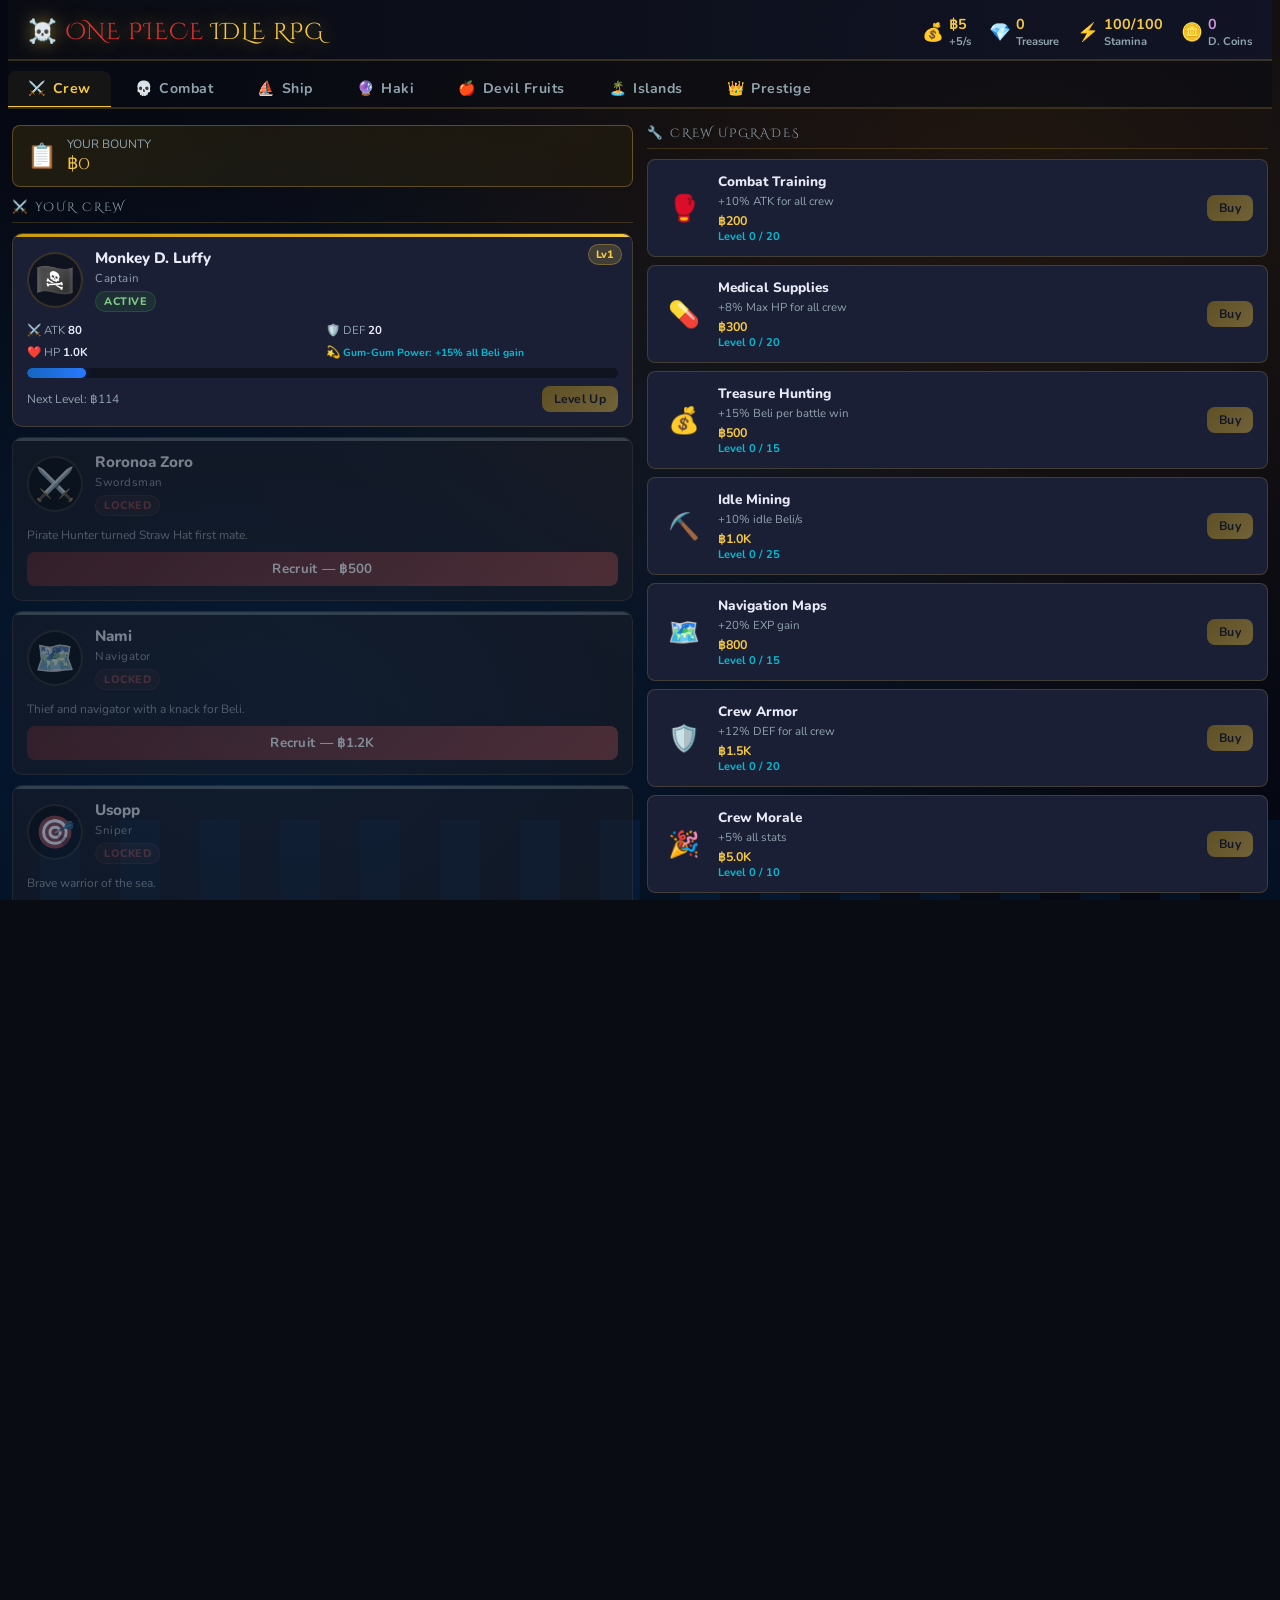
==== commit 98991cde: "Add files via upload" ====
--- a/index.html
+++ b/index.html
@@ -1,1192 +1,2258 @@
 <!DOCTYPE html>
 <html lang="en">
 <head>
-<meta charset="UTF-8" />
-<meta name="viewport" content="width=device-width, initial-scale=1.0" />
-<title>Grand Line Idle - One Piece Idle RPG</title>
+<meta charset="UTF-8">
+<meta name="viewport" content="width=device-width, initial-scale=1.0">
+<title>One Piece: Grand Line Idle RPG</title>
 <style>
-  :root {
-    --bg: #0f1f2f;
-    --panel: rgba(9, 19, 31, 0.9);
-    --panel2: rgba(18, 34, 52, 0.92);
-    --line: rgba(255,255,255,0.12);
-    --gold: #ffd166;
-    --blue: #59c3ff;
-    --green: #71e39d;
-    --red: #ff7b7b;
-    --text: #eef6ff;
-    --muted: #a6c0da;
-    --shadow: 0 10px 28px rgba(0,0,0,0.35);
-  }
-  * { box-sizing: border-box; }
-  body {
-    margin: 0;
-    font-family: Arial, Helvetica, sans-serif;
-    color: var(--text);
-    background:
-      radial-gradient(circle at top, rgba(89,195,255,0.14), transparent 30%),
-      linear-gradient(180deg, #16344d 0%, #0b1520 100%);
-    min-height: 100vh;
-  }
-  button, input, select { font: inherit; }
-  .wrap { max-width: 1180px; margin: 0 auto; padding: 12px; }
-  .topbar {
-    display: grid;
-    grid-template-columns: 1.5fr 1fr;
-    gap: 12px;
-    margin-bottom: 12px;
-  }
-  .panel {
-    background: var(--panel);
-    border: 1px solid var(--line);
-    border-radius: 14px;
-    box-shadow: var(--shadow);
-    overflow: hidden;
-  }
-  .panelHeader {
-    padding: 10px 12px;
-    font-weight: 700;
-    background: linear-gradient(180deg, rgba(255,255,255,0.06), rgba(255,255,255,0.02));
-    border-bottom: 1px solid var(--line);
-  }
-  .panelBody { padding: 12px; }
-  .resourceGrid {
-    display: grid;
-    grid-template-columns: repeat(3, minmax(0, 1fr));
-    gap: 8px;
-  }
-  .resCard {
-    background: var(--panel2);
-    border: 1px solid var(--line);
-    border-radius: 12px;
-    padding: 8px;
-    min-height: 62px;
-  }
-  .resLabel { font-size: 12px; color: var(--muted); }
-  .resValue { font-size: 20px; font-weight: 700; margin-top: 3px; }
-  .resSub { font-size: 11px; color: var(--muted); margin-top: 4px; }
-  .controls { display: flex; flex-wrap: wrap; gap: 8px; }
-  .btn {
-    background: linear-gradient(180deg, #1f5685, #153c5c);
-    color: white;
-    border: 1px solid rgba(255,255,255,0.18);
-    border-radius: 10px;
-    padding: 9px 12px;
-    cursor: pointer;
-    transition: transform 0.08s ease, filter 0.12s ease;
-  }
-  .btn:hover { filter: brightness(1.08); }
-  .btn:active { transform: translateY(1px) scale(0.99); }
-  .btn.alt { background: linear-gradient(180deg, #645228, #44371a); }
-  .btn.green { background: linear-gradient(180deg, #2d7b57, #1d5a40); }
-  .btn.red { background: linear-gradient(180deg, #8b3d3d, #622d2d); }
-  .btn.ghost { background: linear-gradient(180deg, #324151, #23303d); }
-  .btn:disabled { opacity: 0.5; cursor: default; }
-  .tabs { display: flex; flex-wrap: wrap; gap: 8px; margin-bottom: 12px; }
-  .tabBtn { flex: 1 1 140px; }
-  .tabBtn.active { outline: 2px solid var(--gold); }
-  .grid2 { display: grid; grid-template-columns: 1.3fr 1fr; gap: 12px; }
-  .grid3 { display: grid; grid-template-columns: repeat(3, 1fr); gap: 10px; }
-  .card {
-    background: var(--panel2);
-    border: 1px solid var(--line);
-    border-radius: 12px;
-    padding: 10px;
-    position: relative;
-  }
-  .title { font-size: 18px; font-weight: 700; margin: 0 0 6px; }
-  .muted { color: var(--muted); }
-  .small { font-size: 12px; }
-  .tiny { font-size: 11px; }
-  .list { display: grid; gap: 8px; }
-  .crewRow, .shopRow, .fruitRow {
-    display: grid;
-    grid-template-columns: auto 1fr auto;
-    gap: 10px;
-    align-items: center;
-  }
-  .portrait, .enemyPortrait {
-    width: 58px; height: 58px; border-radius: 12px;
-    display: grid; place-items: center; font-size: 28px;
-    border: 1px solid rgba(255,255,255,0.14);
-    background: radial-gradient(circle at 30% 30%, rgba(255,255,255,0.12), transparent 50%), linear-gradient(180deg, rgba(255,255,255,0.05), rgba(0,0,0,0.16));
-  }
-  .battleBox {
-    min-height: 330px;
-    background:
-      linear-gradient(180deg, rgba(89,195,255,0.12), transparent 30%),
-      linear-gradient(180deg, rgba(255,209,102,0.08), transparent 25%),
-      linear-gradient(180deg, #102337, #0d1826);
-    overflow: hidden;
-  }
-  .battleScene { position: relative; min-height: 240px; padding: 10px; }
-  .islandBadge {
-    display: inline-flex; align-items: center; gap: 8px;
-    border-radius: 999px; padding: 6px 10px;
-    background: rgba(255,255,255,0.08); border: 1px solid var(--line);
-    font-size: 12px;
-  }
-  .hpBar {
-    height: 12px; border-radius: 999px;
-    background: rgba(255,255,255,0.08);
-    border: 1px solid rgba(255,255,255,0.08);
-    overflow: hidden;
-  }
-  .hpFill { height: 100%; background: linear-gradient(90deg, #f65252, #ffcc66); width: 50%; }
-  .enemyArena {
-    display: grid; place-items: center;
-    min-height: 155px;
-    position: relative;
-  }
-  .enemySprite {
-    width: 120px; height: 120px; border-radius: 24px;
-    display: grid; place-items: center; font-size: 56px;
-    background: radial-gradient(circle at 35% 30%, rgba(255,255,255,0.18), transparent 30%), linear-gradient(180deg, #254466, #15263a);
-    border: 1px solid rgba(255,255,255,0.14);
-    box-shadow: 0 12px 25px rgba(0,0,0,0.3);
-    animation: floaty 3.1s ease-in-out infinite;
-  }
-  @keyframes floaty { 0%,100% { transform: translateY(0px); } 50% { transform: translateY(-5px);} }
-  .battleControls { display: flex; flex-wrap: wrap; gap: 8px; margin-top: 8px; }
-  .log {
-    max-height: 170px; overflow: auto; padding-right: 6px;
-    display: grid; gap: 6px;
-  }
-  .logEntry {
-    background: rgba(255,255,255,0.04);
-    border: 1px solid rgba(255,255,255,0.08);
-    border-radius: 8px;
-    padding: 6px 8px;
-    font-size: 12px;
-    color: #dbeafd;
-  }
-  .popupLayer { position: absolute; inset: 0; pointer-events: none; overflow: hidden; }
-  .popup {
-    position: absolute; font-weight: 700; color: var(--gold);
-    text-shadow: 0 2px 8px rgba(0,0,0,0.55);
-    animation: pop 1s ease forwards;
-    white-space: nowrap;
-  }
-  @keyframes pop {
-    0% { opacity: 0; transform: translateY(10px) scale(0.6); }
-    10% { opacity: 1; }
-    100% { opacity: 0; transform: translateY(-45px) scale(1.08); }
-  }
-  .particle {
-    position: absolute; width: 8px; height: 8px; border-radius: 50%;
-    background: radial-gradient(circle, #fff2a6, #ffb347);
-    animation: burst 0.8s ease forwards;
-  }
-  @keyframes burst {
-    0% { opacity: 0.9; transform: translate(0,0) scale(1); }
-    100% { opacity: 0; transform: translate(var(--dx), var(--dy)) scale(0.3); }
-  }
-  .sectionTitle { font-size: 16px; font-weight: 700; margin: 0 0 8px; }
-  .compact .panelBody { padding: 9px; }
-  .compact .resCard { padding: 7px; min-height: 56px; }
-  .compact .resValue { font-size: 17px; }
-  .compact .title { font-size: 16px; }
-  .compact .btn { padding: 8px 10px; }
-  .compact .battleBox { min-height: 280px; }
-  .hide { display: none !important; }
-  .footerNote { text-align: center; color: var(--muted); font-size: 12px; margin: 12px 0 4px; }
-  @media (max-width: 900px) {
-    .topbar, .grid2, .grid3 { grid-template-columns: 1fr; }
-    .resourceGrid { grid-template-columns: repeat(2, minmax(0, 1fr)); }
-  }
-  @media (max-width: 600px) {
-    .wrap { padding: 8px; }
-    .tabs { gap: 6px; }
-    .tabBtn { flex: 1 1 calc(50% - 6px); }
-    .resourceGrid { grid-template-columns: 1fr 1fr; gap: 6px; }
-    .crewRow, .shopRow, .fruitRow { grid-template-columns: 52px 1fr auto; gap: 8px; }
-    .portrait, .enemyPortrait { width: 52px; height: 52px; font-size: 25px; }
-    .enemySprite { width: 100px; height: 100px; font-size: 48px; }
-  }
+/* ===== GOOGLE FONTS ===== */
+@import url('https://fonts.googleapis.com/css2?family=Cinzel+Decorative:wght@700;900&family=Nunito:wght@400;600;700;800&display=swap');
+
+/* ===== CSS VARIABLES ===== */
+:root {
+  --bg-deep:    #0a0c14;
+  --bg-panel:   #111527;
+  --bg-card:    #1a1f35;
+  --bg-hover:   #232843;
+  --gold:       #f5c842;
+  --gold-dark:  #c89a10;
+  --red:        #e03030;
+  --red-dark:   #a01818;
+  --blue:       #2979ff;
+  --blue-light: #82b1ff;
+  --teal:       #00bcd4;
+  --purple:     #9c27b0;
+  --green:      #43a047;
+  --orange:     #ff6d00;
+  --text-main:  #e8eaf6;
+  --text-sub:   #90a4ae;
+  --text-dim:   #546e7a;
+  --border:     rgba(245,200,66,0.18);
+  --shadow:     0 4px 32px rgba(0,0,0,0.55);
+  --radius:     10px;
+  --font-title: 'Cinzel Decorative', serif;
+  --font-body:  'Nunito', sans-serif;
+}
+
+/* ===== RESET ===== */
+*, *::before, *::after { box-sizing: border-box; margin: 0; padding: 0; }
+html, body { height: 100%; background: var(--bg-deep); color: var(--text-main); font-family: var(--font-body); overflow-x: hidden; }
+
+/* ===== BACKGROUND OCEAN ===== */
+body::before {
+  content: '';
+  position: fixed; inset: 0; z-index: 0;
+  background:
+    radial-gradient(ellipse at 20% 80%, rgba(0,60,120,0.35) 0%, transparent 60%),
+    radial-gradient(ellipse at 80% 20%, rgba(150,80,0,0.18) 0%, transparent 55%),
+    radial-gradient(ellipse at 50% 50%, rgba(10,12,20,1) 0%, rgba(5,8,18,1) 100%);
+  pointer-events: none;
+}
+
+/* ===== WAVES ANIMATION ===== */
+.ocean-bg {
+  position: fixed; bottom: 0; left: 0; width: 100%; height: 80px; z-index: 0; pointer-events: none; overflow: hidden;
+}
+.wave {
+  position: absolute; bottom: 0; width: 200%; height: 100%;
+  background: repeating-linear-gradient(90deg, transparent 0px, transparent 40px, rgba(0,100,200,0.07) 40px, rgba(0,100,200,0.07) 80px);
+  animation: waveMove 8s linear infinite;
+}
+.wave:nth-child(2) { animation-delay: -4s; animation-duration: 12s; opacity: 0.5; }
+@keyframes waveMove { 0% { transform: translateX(0); } 100% { transform: translateX(-50%); } }
+
+/* ===== LAYOUT ===== */
+#app { position: relative; z-index: 1; display: flex; flex-direction: column; min-height: 100vh; max-width: 1280px; margin: 0 auto; padding: 0 8px; }
+
+/* ===== HEADER ===== */
+header {
+  display: flex; align-items: center; justify-content: space-between;
+  padding: 14px 20px 10px;
+  border-bottom: 2px solid var(--border);
+  background: linear-gradient(90deg, rgba(10,12,20,0.98) 0%, rgba(17,21,39,0.95) 100%);
+  position: sticky; top: 0; z-index: 100;
+}
+.logo { font-family: var(--font-title); font-size: 1.45rem; color: var(--gold); text-shadow: 0 0 18px rgba(245,200,66,0.55); letter-spacing: 1px; }
+.logo span { color: var(--red); }
+
+/* ===== RESOURCES BAR ===== */
+.resources-bar {
+  display: flex; gap: 18px; flex-wrap: wrap; align-items: center;
+}
+.res { display: flex; align-items: center; gap: 5px; font-size: 0.82rem; font-weight: 700; }
+.res-icon { font-size: 1.1rem; }
+.res-val { color: var(--gold); font-size: 0.9rem; }
+.res-rate { color: var(--text-sub); font-size: 0.7rem; }
+
+/* ===== TABS ===== */
+.tabs {
+  display: flex; gap: 4px; padding: 10px 0 0;
+  border-bottom: 2px solid var(--border);
+  background: rgba(10,12,20,0.6);
+  position: sticky; top: 58px; z-index: 99;
+  overflow-x: auto;
+}
+.tab-btn {
+  padding: 8px 20px; cursor: pointer; border: none; background: transparent;
+  color: var(--text-sub); font-family: var(--font-body); font-size: 0.88rem; font-weight: 700;
+  border-bottom: 3px solid transparent; margin-bottom: -2px;
+  transition: all 0.2s; white-space: nowrap; letter-spacing: 0.5px;
+  border-radius: 8px 8px 0 0;
+}
+.tab-btn:hover { color: var(--text-main); background: rgba(255,255,255,0.04); }
+.tab-btn.active { color: var(--gold); border-bottom-color: var(--gold); background: rgba(245,200,66,0.06); }
+.tab-btn .tab-icon { margin-right: 6px; }
+
+/* ===== CONTENT PANELS ===== */
+.tab-panel { display: none; padding: 16px 4px; }
+.tab-panel.active { display: block; }
+
+/* ===== GRID LAYOUTS ===== */
+.two-col { display: grid; grid-template-columns: 1fr 1fr; gap: 14px; }
+.three-col { display: grid; grid-template-columns: repeat(3, 1fr); gap: 14px; }
+.sidebar-layout { display: grid; grid-template-columns: 320px 1fr; gap: 14px; }
+@media (max-width: 900px) {
+  .two-col, .three-col, .sidebar-layout { grid-template-columns: 1fr; }
+}
+
+/* ===== CARD ===== */
+.card {
+  background: var(--bg-card); border: 1px solid var(--border);
+  border-radius: var(--radius); padding: 16px; box-shadow: var(--shadow);
+  transition: border-color 0.2s;
+}
+.card:hover { border-color: rgba(245,200,66,0.32); }
+.card-title {
+  font-family: var(--font-title); font-size: 0.85rem; color: var(--gold);
+  margin-bottom: 12px; letter-spacing: 1px; display: flex; align-items: center; gap: 8px;
+}
+.card-title::after { content: ''; flex: 1; height: 1px; background: var(--border); }
+
+/* ===== BUTTONS ===== */
+.btn {
+  padding: 8px 16px; border-radius: 8px; border: none; cursor: pointer;
+  font-family: var(--font-body); font-size: 0.83rem; font-weight: 700;
+  transition: all 0.18s; letter-spacing: 0.3px; position: relative; overflow: hidden;
+}
+.btn::after {
+  content: ''; position: absolute; inset: 0;
+  background: rgba(255,255,255,0.12); opacity: 0; transition: opacity 0.18s;
+}
+.btn:hover::after { opacity: 1; }
+.btn:active { transform: scale(0.97); }
+.btn-gold { background: linear-gradient(135deg, var(--gold-dark), var(--gold)); color: #0a0c14; }
+.btn-red  { background: linear-gradient(135deg, var(--red-dark), var(--red)); color: #fff; }
+.btn-blue { background: linear-gradient(135deg, #1565c0, var(--blue)); color: #fff; }
+.btn-green{ background: linear-gradient(135deg, #2e7d32, var(--green)); color: #fff; }
+.btn-purple{ background: linear-gradient(135deg, #6a1b9a, var(--purple)); color: #fff; }
+.btn-teal { background: linear-gradient(135deg, #00838f, var(--teal)); color: #fff; }
+.btn-sm   { padding: 5px 12px; font-size: 0.77rem; }
+.btn-lg   { padding: 11px 24px; font-size: 0.95rem; }
+.btn-full { width: 100%; }
+.btn:disabled { opacity: 0.4; cursor: not-allowed; }
+.btn:disabled::after { display: none; }
+
+/* ===== PROGRESS BARS ===== */
+.progress-wrap { background: rgba(0,0,0,0.4); border-radius: 6px; overflow: hidden; height: 10px; }
+.progress-bar {
+  height: 100%; border-radius: 6px;
+  background: linear-gradient(90deg, var(--gold-dark), var(--gold));
+  transition: width 0.3s ease;
+  box-shadow: 0 0 8px rgba(245,200,66,0.4);
+}
+.progress-bar.hp  { background: linear-gradient(90deg, #b71c1c, var(--red)); box-shadow: 0 0 8px rgba(224,48,48,0.4); }
+.progress-bar.xp  { background: linear-gradient(90deg, #1565c0, var(--blue)); box-shadow: 0 0 8px rgba(41,121,255,0.35); }
+.progress-bar.haki{ background: linear-gradient(90deg, #4a148c, var(--purple)); box-shadow: 0 0 8px rgba(156,39,176,0.4); }
+
+/* ===== CREW MEMBER CARD ===== */
+.crew-card {
+  background: var(--bg-card); border: 1px solid var(--border);
+  border-radius: var(--radius); padding: 14px; transition: all 0.2s;
+  position: relative; overflow: hidden;
+}
+.crew-card::before {
+  content: ''; position: absolute; top: 0; left: 0; right: 0; height: 3px;
+  background: linear-gradient(90deg, var(--gold-dark), var(--gold));
+}
+.crew-card.locked { opacity: 0.5; filter: grayscale(0.6); }
+.crew-card.locked::before { background: var(--text-dim); }
+.crew-avatar {
+  width: 56px; height: 56px; border-radius: 50%; display: flex; align-items: center;
+  justify-content: center; font-size: 2rem; flex-shrink: 0;
+  border: 2px solid var(--border); background: rgba(0,0,0,0.4);
+}
+.crew-header { display: flex; align-items: center; gap: 12px; margin-bottom: 10px; }
+.crew-info { flex: 1; }
+.crew-name { font-weight: 800; font-size: 0.95rem; margin-bottom: 2px; }
+.crew-role { color: var(--text-sub); font-size: 0.72rem; letter-spacing: 0.5px; }
+.crew-stats { display: grid; grid-template-columns: 1fr 1fr; gap: 6px; margin: 8px 0; }
+.stat { font-size: 0.72rem; color: var(--text-sub); }
+.stat strong { color: var(--text-main); }
+.level-badge {
+  position: absolute; top: 10px; right: 10px;
+  background: rgba(245,200,66,0.18); color: var(--gold);
+  font-size: 0.68rem; font-weight: 800; padding: 2px 7px; border-radius: 20px;
+  border: 1px solid rgba(245,200,66,0.3);
+}
+
+/* ===== COMBAT AREA ===== */
+.combat-arena {
+  background: linear-gradient(135deg, rgba(10,12,20,0.9) 0%, rgba(20,15,35,0.9) 100%);
+  border: 1px solid var(--border); border-radius: var(--radius);
+  padding: 20px; min-height: 220px; position: relative;
+}
+.fighters { display: flex; align-items: center; justify-content: space-between; gap: 20px; }
+.fighter { text-align: center; flex: 1; }
+.fighter-avatar {
+  width: 80px; height: 80px; border-radius: 50%;
+  display: flex; align-items: center; justify-content: center;
+  font-size: 2.8rem; margin: 0 auto 8px;
+  border: 3px solid var(--gold); background: rgba(0,0,0,0.5);
+  box-shadow: 0 0 20px rgba(245,200,66,0.25);
+  animation: floatFighter 3s ease-in-out infinite;
+}
+.fighter.enemy .fighter-avatar {
+  border-color: var(--red); box-shadow: 0 0 20px rgba(224,48,48,0.25);
+  animation-delay: -1.5s;
+}
+@keyframes floatFighter { 0%,100% { transform: translateY(0); } 50% { transform: translateY(-6px); } }
+.vs-badge {
+  font-family: var(--font-title); font-size: 1.4rem; color: var(--gold);
+  text-shadow: 0 0 12px rgba(245,200,66,0.6); flex-shrink: 0;
+}
+.fighter-name { font-weight: 800; font-size: 0.88rem; margin-bottom: 6px; }
+.fighter-hp-label { font-size: 0.7rem; color: var(--text-sub); margin-bottom: 4px; }
+
+/* ===== COMBAT LOG ===== */
+.combat-log {
+  background: rgba(0,0,0,0.35); border-radius: 8px;
+  padding: 10px 12px; height: 90px; overflow-y: auto;
+  font-size: 0.73rem; line-height: 1.7; border: 1px solid rgba(255,255,255,0.05);
+}
+.log-entry { animation: fadeInLog 0.3s ease; }
+.log-entry.dmg-player { color: var(--red); }
+.log-entry.dmg-enemy  { color: var(--gold); }
+.log-entry.heal       { color: var(--green); }
+.log-entry.special    { color: var(--blue-light); }
+.log-entry.system     { color: var(--text-sub); }
+@keyframes fadeInLog { from { opacity:0; transform: translateX(-6px); } to { opacity:1; transform: none; } }
+
+/* ===== FLOATING DAMAGE NUMBERS ===== */
+.dmg-popup {
+  position: absolute; pointer-events: none; font-weight: 900;
+  font-size: 1.1rem; z-index: 200;
+  animation: popupFly 1.2s ease-out forwards;
+  text-shadow: 0 2px 6px rgba(0,0,0,0.8);
+}
+@keyframes popupFly {
+  0%   { opacity: 1; transform: translateY(0) scale(1); }
+  60%  { opacity: 1; transform: translateY(-38px) scale(1.15); }
+  100% { opacity: 0; transform: translateY(-60px) scale(0.8); }
+}
+
+/* ===== UPGRADE ITEM ===== */
+.upgrade-item {
+  background: var(--bg-card); border: 1px solid var(--border); border-radius: 8px;
+  padding: 12px 14px; display: flex; align-items: center; gap: 12px;
+  transition: border-color 0.2s;
+}
+.upgrade-item:hover { border-color: rgba(245,200,66,0.32); }
+.upgrade-icon { font-size: 1.6rem; width: 44px; height: 44px; display: flex; align-items: center; justify-content: center; flex-shrink: 0; }
+.upgrade-text { flex: 1; }
+.upgrade-name { font-weight: 800; font-size: 0.85rem; margin-bottom: 2px; }
+.upgrade-desc { color: var(--text-sub); font-size: 0.72rem; }
+.upgrade-cost { color: var(--gold); font-size: 0.78rem; font-weight: 700; margin-top: 3px; }
+.upgrade-count { color: var(--teal); font-size: 0.7rem; font-weight: 700; }
+
+/* ===== DEVIL FRUIT CARD ===== */
+.df-card {
+  background: var(--bg-card); border: 2px solid transparent; border-radius: 12px;
+  padding: 16px; text-align: center; cursor: pointer; transition: all 0.25s;
+  position: relative; overflow: hidden;
+}
+.df-card::before {
+  content: ''; position: absolute; inset: 0; border-radius: 12px;
+  background: radial-gradient(ellipse at 50% 0%, rgba(255,255,255,0.06) 0%, transparent 70%);
+  pointer-events: none;
+}
+.df-card.paramecia { border-color: rgba(41,121,255,0.45); }
+.df-card.zoan      { border-color: rgba(67,160,71,0.45); }
+.df-card.logia     { border-color: rgba(255,109,0,0.45); }
+.df-card.owned { opacity: 1; }
+.df-card.locked { opacity: 0.45; filter: grayscale(0.7); cursor: default; }
+.df-fruit-icon { font-size: 2.8rem; margin-bottom: 8px; display: block; }
+.df-name { font-weight: 800; font-size: 0.9rem; margin-bottom: 4px; }
+.df-type-badge {
+  display: inline-block; padding: 2px 9px; border-radius: 20px;
+  font-size: 0.65rem; font-weight: 800; letter-spacing: 1px; margin-bottom: 8px;
+}
+.df-type-badge.paramecia { background: rgba(41,121,255,0.2); color: var(--blue-light); }
+.df-type-badge.zoan      { background: rgba(67,160,71,0.2); color: #81c784; }
+.df-type-badge.logia     { background: rgba(255,109,0,0.2); color: #ffab40; }
+.df-effect { color: var(--text-sub); font-size: 0.72rem; line-height: 1.5; }
+.df-cost   { color: var(--gold); font-size: 0.78rem; font-weight: 700; margin-top: 8px; }
+
+/* ===== HAKI TAB ===== */
+.haki-sphere {
+  width: 100px; height: 100px; border-radius: 50%; margin: 0 auto 16px;
+  display: flex; align-items: center; justify-content: center; font-size: 2.8rem;
+  position: relative; cursor: pointer; transition: transform 0.1s;
+}
+.haki-sphere:hover { transform: scale(1.06); }
+.haki-sphere:active { transform: scale(0.96); }
+.haki-sphere.conqueror {
+  background: radial-gradient(circle, rgba(100,0,150,0.8), rgba(50,0,80,0.95));
+  box-shadow: 0 0 30px rgba(156,39,176,0.6), 0 0 60px rgba(156,39,176,0.2);
+  border: 2px solid rgba(156,39,176,0.6);
+}
+.haki-sphere.armament {
+  background: radial-gradient(circle, rgba(20,20,20,0.9), rgba(5,5,10,0.98));
+  box-shadow: 0 0 30px rgba(100,100,120,0.5), 0 0 60px rgba(80,80,100,0.2);
+  border: 2px solid rgba(150,150,180,0.4);
+}
+.haki-sphere.observation {
+  background: radial-gradient(circle, rgba(0,80,150,0.8), rgba(0,30,80,0.95));
+  box-shadow: 0 0 30px rgba(0,150,255,0.5), 0 0 60px rgba(0,100,200,0.2);
+  border: 2px solid rgba(0,150,255,0.4);
+}
+.haki-sphere-pulse {
+  animation: hakiPulse 2s ease-in-out infinite;
+}
+@keyframes hakiPulse {
+  0%, 100% { box-shadow: 0 0 30px rgba(156,39,176,0.6), 0 0 60px rgba(156,39,176,0.2); }
+  50%       { box-shadow: 0 0 50px rgba(156,39,176,0.9), 0 0 90px rgba(156,39,176,0.4); }
+}
+
+/* ===== SHIP TAB ===== */
+.ship-display {
+  text-align: center; padding: 20px;
+  font-size: 5rem; line-height: 1;
+  animation: shipSway 4s ease-in-out infinite;
+  filter: drop-shadow(0 4px 12px rgba(245,200,66,0.3));
+}
+@keyframes shipSway {
+  0%,100% { transform: rotate(-2deg) translateY(0); }
+  50%      { transform: rotate(2deg) translateY(-8px); }
+}
+
+/* ===== PRESTIGE ===== */
+.prestige-card {
+  background: linear-gradient(135deg, rgba(80,0,80,0.3) 0%, rgba(20,10,40,0.6) 100%);
+  border: 2px solid rgba(156,39,176,0.5); border-radius: 14px; padding: 20px;
+  text-align: center;
+}
+.prestige-icon { font-size: 3.5rem; margin-bottom: 12px; display: block; }
+.prestige-title {
+  font-family: var(--font-title); font-size: 1.1rem; color: var(--purple);
+  margin-bottom: 8px; text-shadow: 0 0 15px rgba(156,39,176,0.5);
+}
+
+/* ===== NOTIFICATION TOAST ===== */
+.toast-container { position: fixed; top: 70px; right: 16px; z-index: 500; display: flex; flex-direction: column; gap: 8px; }
+.toast {
+  background: var(--bg-card); border: 1px solid var(--gold);
+  border-radius: 8px; padding: 10px 16px; font-size: 0.82rem; font-weight: 700;
+  max-width: 280px; box-shadow: var(--shadow); color: var(--gold);
+  animation: toastIn 0.35s ease, toastOut 0.35s ease 2.65s forwards;
+}
+@keyframes toastIn  { from { opacity:0; transform: translateX(60px); } to { opacity:1; transform: none; } }
+@keyframes toastOut { to   { opacity:0; transform: translateX(60px); } }
+
+/* ===== SCROLLBAR ===== */
+::-webkit-scrollbar { width: 6px; height: 6px; }
+::-webkit-scrollbar-track { background: rgba(0,0,0,0.2); }
+::-webkit-scrollbar-thumb { background: rgba(245,200,66,0.3); border-radius: 3px; }
+::-webkit-scrollbar-thumb:hover { background: rgba(245,200,66,0.5); }
+
+/* ===== MISC UTILS ===== */
+.flex { display: flex; }
+.flex-between { display: flex; justify-content: space-between; align-items: center; }
+.gap-8 { gap: 8px; }
+.gap-12 { gap: 12px; }
+.mb-8  { margin-bottom: 8px; }
+.mb-12 { margin-bottom: 12px; }
+.mb-16 { margin-bottom: 16px; }
+.text-gold   { color: var(--gold); }
+.text-red    { color: var(--red); }
+.text-blue   { color: var(--blue-light); }
+.text-green  { color: var(--green); }
+.text-sub    { color: var(--text-sub); }
+.text-center { text-align: center; }
+.bold        { font-weight: 800; }
+.small       { font-size: 0.75rem; }
+.chip {
+  display: inline-block; padding: 2px 8px; border-radius: 12px;
+  font-size: 0.68rem; font-weight: 800; letter-spacing: 0.5px;
+  background: rgba(245,200,66,0.12); color: var(--gold);
+  border: 1px solid rgba(245,200,66,0.25);
+}
+.chip.red    { background: rgba(224,48,48,0.12); color: var(--red); border-color: rgba(224,48,48,0.25); }
+.chip.blue   { background: rgba(41,121,255,0.12); color: var(--blue-light); border-color: rgba(41,121,255,0.25); }
+.chip.purple { background: rgba(156,39,176,0.12); color: #ce93d8; border-color: rgba(156,39,176,0.25); }
+.chip.green  { background: rgba(67,160,71,0.12); color: #81c784; border-color: rgba(67,160,71,0.25); }
+.section-title {
+  font-family: var(--font-title); font-size: 0.78rem; color: var(--text-sub);
+  letter-spacing: 2px; text-transform: uppercase; margin-bottom: 10px;
+  padding-bottom: 6px; border-bottom: 1px solid var(--border);
+}
+.idle-glow { animation: idleGlow 2s ease-in-out infinite alternate; }
+@keyframes idleGlow { from { filter: brightness(1); } to { filter: brightness(1.3) drop-shadow(0 0 8px rgba(245,200,66,0.5)); } }
+.spin { animation: spin 2s linear infinite; }
+@keyframes spin { to { transform: rotate(360deg); } }
+
+/* Bounty display */
+.bounty-banner {
+  background: linear-gradient(135deg, rgba(180,140,0,0.15), rgba(100,80,0,0.1));
+  border: 1px solid rgba(245,200,66,0.3); border-radius: 8px; padding: 10px 14px;
+  display: flex; align-items: center; gap: 10px; margin-bottom: 12px;
+}
+.bounty-amount { font-family: var(--font-title); font-size: 1.1rem; color: var(--gold); }
+
+/* Island progress */
+.island-item {
+  background: var(--bg-card); border: 1px solid var(--border); border-radius: 8px;
+  padding: 12px; display: flex; align-items: center; gap: 12px;
+  cursor: pointer; transition: all 0.2s;
+}
+.island-item:hover { border-color: rgba(245,200,66,0.4); background: var(--bg-hover); }
+.island-item.active-island { border-color: var(--gold); background: rgba(245,200,66,0.06); }
+.island-item.locked { opacity: 0.4; cursor: default; pointer-events: none; }
+.island-icon { font-size: 1.8rem; }
+.island-name { font-weight: 800; font-size: 0.88rem; }
+.island-desc { color: var(--text-sub); font-size: 0.7rem; }
+.island-reward { color: var(--gold); font-size: 0.7rem; font-weight: 700; }
+
+/* Tabs scrollable on small screens */
+.tab-panel { animation: panelFade 0.25s ease; }
+@keyframes panelFade { from { opacity:0; transform: translateY(8px); } to { opacity:1; transform: none; } }
 </style>
 </head>
 <body>
-<div class="wrap" id="app">
-  <div class="topbar">
-    <div class="panel">
-      <div class="panelHeader">Grand Line Idle · Captain's Ledger</div>
-      <div class="panelBody">
-        <div class="resourceGrid">
-          <div class="resCard"><div class="resLabel">💰 Beli</div><div class="resValue" id="beliVal">0</div><div class="resSub" id="beliRate">+0/s</div></div>
-          <div class="resCard"><div class="resLabel">🏴 Bounty</div><div class="resValue" id="bountyVal">0</div><div class="resSub">Crew renown and challenge unlocks</div></div>
-          <div class="resCard"><div class="resLabel">💎 Treasure</div><div class="resValue" id="treasureVal">0</div><div class="resSub">Ship upgrades and deep sea loot</div></div>
-          <div class="resCard"><div class="resLabel">✨ Haki Fragments</div><div class="resValue" id="hakiVal">0</div><div class="resSub">Permanent Haki training</div></div>
-          <div class="resCard"><div class="resLabel">📜 Poneglyph Shards</div><div class="resValue" id="shardVal">0</div><div class="resSub">Prestige currency</div></div>
-          <div class="resCard"><div class="resLabel">⚓ Sea Power</div><div class="resValue" id="powerVal">0</div><div class="resSub">Crew + Ship + Haki battle strength</div></div>
+
+<!-- Ocean background waves -->
+<div class="ocean-bg">
+  <div class="wave"></div>
+  <div class="wave"></div>
+</div>
+
+<!-- Toast notification container -->
+<div class="toast-container" id="toastContainer"></div>
+
+<div id="app">
+  <!-- ===== HEADER ===== -->
+  <header>
+    <div class="logo">☠️ <span>ONE PIECE</span> IDLE RPG</div>
+    <div class="resources-bar" id="resourcesBar">
+      <!-- Populated by JS -->
+    </div>
+  </header>
+
+  <!-- ===== TABS ===== -->
+  <nav class="tabs" id="tabNav">
+    <button class="tab-btn active" data-tab="crew">
+      <span class="tab-icon">⚔️</span>Crew
+    </button>
+    <button class="tab-btn" data-tab="combat">
+      <span class="tab-icon">💀</span>Combat
+    </button>
+    <button class="tab-btn" data-tab="ship">
+      <span class="tab-icon">⛵</span>Ship
+    </button>
+    <button class="tab-btn" data-tab="haki">
+      <span class="tab-icon">🔮</span>Haki
+    </button>
+    <button class="tab-btn" data-tab="devilfruits">
+      <span class="tab-icon">🍎</span>Devil Fruits
+    </button>
+    <button class="tab-btn" data-tab="islands">
+      <span class="tab-icon">🏝️</span>Islands
+    </button>
+    <button class="tab-btn" data-tab="prestige">
+      <span class="tab-icon">👑</span>Prestige
+    </button>
+  </nav>
+
+  <!-- ===================== CREW TAB ===================== -->
+  <div class="tab-panel active" id="tab-crew">
+    <div class="two-col">
+      <!-- Left: Crew roster -->
+      <div>
+        <div class="bounty-banner">
+          <span style="font-size:1.5rem">📋</span>
+          <div>
+            <div class="small text-sub">YOUR BOUNTY</div>
+            <div class="bounty-amount" id="bountyDisplay">฿0</div>
+          </div>
+        </div>
+        <p class="section-title">⚔️ Your Crew</p>
+        <div id="crewRoster" style="display:flex;flex-direction:column;gap:10px;">
+          <!-- Crew cards rendered by JS -->
         </div>
       </div>
-    </div>
-    <div class="panel">
-      <div class="panelHeader">Controls</div>
-      <div class="panelBody">
-        <div class="controls" style="margin-bottom:8px;">
-          <button class="btn ghost" id="compactBtn">Compact: Off</button>
-          <button class="btn ghost" id="saveBtn">Save</button>
-          <button class="btn ghost" id="exportBtn">Export</button>
-          <button class="btn ghost" id="importBtn">Import</button>
-          <button class="btn red" id="resetBtn">Hard Reset</button>
-        </div>
-        <div class="card">
-          <div class="sectionTitle">Current Voyage</div>
-          <div class="small" id="voyageSummary">Starting out in East Blue.</div>
-          <div class="small muted" style="margin-top:6px;">Autosave is on. Offline progress is enabled.</div>
+      <!-- Right: Upgrades -->
+      <div>
+        <p class="section-title">🔧 Crew Upgrades</p>
+        <div id="crewUpgrades" style="display:flex;flex-direction:column;gap:8px;">
+          <!-- Upgrades rendered by JS -->
         </div>
       </div>
     </div>
   </div>
 
-  <div class="tabs">
-    <button class="btn tabBtn active" data-tab="crew">Crew</button>
-    <button class="btn tabBtn" data-tab="ship">Ship</button>
-    <button class="btn tabBtn" data-tab="haki">Haki</button>
-    <button class="btn tabBtn" data-tab="fruits">Devil Fruits</button>
-  </div>
-
-  <div id="tab-crew" class="tabContent">
-    <div class="grid2">
-      <div class="panel battleBox">
-        <div class="panelHeader">Battle Route</div>
-        <div class="panelBody battleScene" id="battleScene">
-          <div style="display:flex; justify-content:space-between; gap:8px; align-items:center; flex-wrap:wrap; margin-bottom:10px;">
-            <div class="islandBadge" id="islandBadge">🏝️ Dawn Island · East Blue</div>
-            <div class="small muted" id="enemyTypeText">Island encounter</div>
-          </div>
-          <div class="card" style="margin-bottom:10px;">
-            <div style="display:flex; justify-content:space-between; gap:8px; align-items:center;">
-              <div>
-                <div class="title" id="enemyName">Bandit Scout</div>
-                <div class="small muted" id="enemyMeta">Lv 1 foe</div>
+  <!-- ===================== COMBAT TAB ===================== -->
+  <div class="tab-panel" id="tab-combat">
+    <div class="sidebar-layout">
+      <!-- Left: Arena -->
+      <div>
+        <div class="combat-arena" id="combatArena">
+          <div class="fighters">
+            <!-- Player -->
+            <div class="fighter" id="playerFighter">
+              <div class="fighter-avatar" id="playerAvatar">🏴‍☠️</div>
+              <div class="fighter-name" id="playerName">Monkey D. Luffy</div>
+              <div class="fighter-hp-label">HP: <span id="playerHP">1000</span> / <span id="playerMaxHP">1000</span></div>
+              <div class="progress-wrap" style="max-width:160px;margin:0 auto">
+                <div class="progress-bar hp" id="playerHPBar" style="width:100%"></div>
               </div>
-              <div class="enemyPortrait" id="enemyPortrait">🗡️</div>
             </div>
-            <div class="small" style="margin-top:8px;" id="enemyFlavor">A small-time rogue preying on rookie pirates.</div>
-            <div class="hpBar" style="margin-top:8px;"><div class="hpFill" id="enemyHpFill"></div></div>
-            <div class="small muted" id="enemyHpText" style="margin-top:5px;">HP 0 / 0</div>
-          </div>
-          <div class="enemyArena">
-            <div class="enemySprite" id="enemySprite">🗡️</div>
-            <div class="popupLayer" id="popupLayer"></div>
-          </div>
-          <div class="battleControls">
-            <button class="btn green" id="attackBtn">Attack</button>
-            <button class="btn" id="skillBtn">Crew Skill</button>
-            <button class="btn alt" id="bossBtn">Challenge Boss</button>
-            <button class="btn ghost" id="backBtn">Back to Islands</button>
-            <button class="btn ghost" id="nextIslandBtn">Next Island</button>
+            <div class="vs-badge">VS</div>
+            <!-- Enemy -->
+            <div class="fighter enemy" id="enemyFighter">
+              <div class="fighter-avatar" id="enemyAvatar">💀</div>
+              <div class="fighter-name" id="enemyName">East Blue Pirate</div>
+              <div class="fighter-hp-label">HP: <span id="enemyHP">500</span> / <span id="enemyMaxHP">500</span></div>
+              <div class="progress-wrap" style="max-width:160px;margin:0 auto">
+                <div class="progress-bar hp" id="enemyHPBar" style="width:100%"></div>
+              </div>
+            </div>
+          </div>
+          <div style="margin-top:14px;display:flex;justify-content:space-between;align-items:center;">
+            <div class="small text-sub">Auto-battle active</div>
+            <div id="battleSpeedDisplay" class="chip">Speed: 1x</div>
+          </div>
+        </div>
+
+        <!-- Combat log -->
+        <div class="card" style="margin-top:12px;">
+          <div class="card-title">📜 Battle Log</div>
+          <div class="combat-log" id="combatLog">
+            <div class="log-entry system">▶ Battle begins on the Grand Line...</div>
+          </div>
+        </div>
+
+        <!-- Combat controls -->
+        <div class="card" style="margin-top:12px;">
+          <div class="card-title">⚡ Special Attacks</div>
+          <div style="display:flex;flex-wrap:wrap;gap:8px;" id="specialAttackBtns">
+            <!-- Filled by JS -->
           </div>
         </div>
       </div>
-      <div class="panel">
-        <div class="panelHeader">Captain's Log</div>
-        <div class="panelBody">
-          <div class="log" id="battleLog"></div>
-        </div>
-      </div>
-    </div>
-
-    <div class="grid2" style="margin-top:12px;">
-      <div class="panel">
-        <div class="panelHeader">Recruit Crew</div>
-        <div class="panelBody"><div class="list" id="crewRecruitList"></div></div>
-      </div>
-      <div class="panel">
-        <div class="panelHeader">Active Crew</div>
-        <div class="panelBody"><div class="list" id="ownedCrewList"></div></div>
+
+      <!-- Right: Enemy selection + Stats -->
+      <div>
+        <div class="card mb-12">
+          <div class="card-title">🎯 Choose Your Enemy</div>
+          <div id="enemyList" style="display:flex;flex-direction:column;gap:8px;">
+            <!-- Filled by JS -->
+          </div>
+        </div>
+
+        <div class="card mb-12">
+          <div class="card-title">📊 Battle Stats</div>
+          <div id="battleStats" style="display:grid;grid-template-columns:1fr 1fr;gap:8px;">
+            <!-- Filled by JS -->
+          </div>
+        </div>
+
+        <div class="card">
+          <div class="card-title">⚡ Speed Boosts</div>
+          <div style="display:flex;gap:8px;flex-wrap:wrap;">
+            <button class="btn btn-blue btn-sm" onclick="game.setBattleSpeed(1)">1x</button>
+            <button class="btn btn-blue btn-sm" onclick="game.setBattleSpeed(2)">2x</button>
+            <button class="btn btn-blue btn-sm" onclick="game.setBattleSpeed(4)">4x</button>
+            <button class="btn btn-gold btn-sm" onclick="game.setBattleSpeed(8)">8x 🔥</button>
+          </div>
+          <div class="small text-sub" style="margin-top:8px;">Higher speed unlocked via Ship upgrades</div>
+        </div>
       </div>
     </div>
   </div>
 
-  <div id="tab-ship" class="tabContent hide">
-    <div class="grid2">
-      <div class="panel">
-        <div class="panelHeader">Shipyard</div>
-        <div class="panelBody"><div class="list" id="shipList"></div></div>
+  <!-- ===================== SHIP TAB ===================== -->
+  <div class="tab-panel" id="tab-ship">
+    <div class="two-col">
+      <div>
+        <div class="card" style="text-align:center;">
+          <div class="ship-display" id="shipEmoji">⛵</div>
+          <div style="font-family:var(--font-title);font-size:1.1rem;color:var(--gold);" id="shipName">Dinghy</div>
+          <div class="small text-sub mt-4" id="shipDesc" style="margin-top:6px;">A small wooden boat</div>
+          <div style="margin-top:12px;display:flex;justify-content:center;gap:16px;">
+            <div><div class="small text-sub">Speed</div><div class="bold text-gold" id="shipSpeed">1x</div></div>
+            <div><div class="small text-sub">Capacity</div><div class="bold text-gold" id="shipCap">5</div></div>
+            <div><div class="small text-sub">Defense</div><div class="bold text-gold" id="shipDef">+0%</div></div>
+          </div>
+        </div>
+
+        <div class="card" style="margin-top:12px;">
+          <div class="card-title">⚓ Ship Upgrades</div>
+          <div id="shipUpgradeList" style="display:flex;flex-direction:column;gap:8px;">
+          </div>
+        </div>
       </div>
-      <div class="panel">
-        <div class="panelHeader">Navigation</div>
-        <div class="panelBody">
-          <div class="card" style="margin-bottom:10px;">
-            <div class="sectionTitle">Route Progress</div>
-            <div class="small" id="routeText">Clear island bosses to push deeper into the Grand Line.</div>
-          </div>
-          <div class="card">
-            <div class="sectionTitle">Automation</div>
-            <div class="small" id="automationText">Your crew attacks automatically every second.</div>
-            <div class="small muted" style="margin-top:8px;">Ship upgrades increase attack speed, treasure yield, and offline gains.</div>
+
+      <div>
+        <div class="card mb-12">
+          <div class="card-title">🚢 Ship Tier</div>
+          <div id="shipTierList" style="display:flex;flex-direction:column;gap:8px;">
+          </div>
+        </div>
+
+        <div class="card">
+          <div class="card-title">📦 Cargo Hold</div>
+          <div id="cargoInfo" style="font-size:0.82rem;line-height:2;">
+            <!-- Filled by JS -->
           </div>
         </div>
       </div>
     </div>
   </div>
 
-  <div id="tab-haki" class="tabContent hide">
-    <div class="grid2">
-      <div class="panel">
-        <div class="panelHeader">Haki Training</div>
-        <div class="panelBody"><div class="list" id="hakiList"></div></div>
+  <!-- ===================== HAKI TAB ===================== -->
+  <div class="tab-panel" id="tab-haki">
+    <div class="three-col">
+      <!-- Conqueror's Haki -->
+      <div class="card" style="text-align:center;">
+        <div class="haki-sphere conqueror haki-sphere-pulse" id="hakiConqBtn" onclick="game.useHaki('conqueror')">
+          👑
+        </div>
+        <div style="font-family:var(--font-title);font-size:0.85rem;color:#ce93d8;margin-bottom:4px;">Conqueror's Haki</div>
+        <div class="small text-sub mb-12">Haoshoku no Haki</div>
+        <div class="progress-wrap mb-8">
+          <div class="progress-bar haki" id="conqBar" style="width:0%"></div>
+        </div>
+        <div class="small text-gold" id="conqXP">XP: 0 / 100</div>
+        <div class="small text-sub mb-12" id="conqLvl">Level 0</div>
+        <div style="font-size:0.78rem;color:var(--text-sub);line-height:1.6;margin-bottom:12px;" id="conqEffect">
+          Stuns all enemies for 3s. Passive: 5% Beli/s bonus per level.
+        </div>
+        <div id="conqUpgrades" style="display:flex;flex-direction:column;gap:6px;text-align:left;">
+        </div>
       </div>
-      <div class="panel">
-        <div class="panelHeader">Advanced Mastery</div>
-        <div class="panelBody">
-          <div class="card" style="margin-bottom:10px;">
-            <div class="sectionTitle">Current Multipliers</div>
-            <div class="small" id="multiplierText">No bonuses yet.</div>
-          </div>
-          <div class="card">
-            <div class="sectionTitle">Prestige · New World Legacy</div>
-            <div class="small" id="prestigeHint">Reach higher total bounty to earn Poneglyph Shards on reset.</div>
-            <div class="controls" style="margin-top:10px;"><button class="btn alt" id="prestigeBtn">Sail Into the New World</button></div>
+
+      <!-- Armament Haki -->
+      <div class="card" style="text-align:center;">
+        <div class="haki-sphere armament" id="hakiArmBtn" onclick="game.useHaki('armament')">
+          ⚫
+        </div>
+        <div style="font-family:var(--font-title);font-size:0.85rem;color:#b0bec5;margin-bottom:4px;">Armament Haki</div>
+        <div class="small text-sub mb-12">Busoshoku no Haki</div>
+        <div class="progress-wrap mb-8">
+          <div class="progress-bar haki" id="armBar" style="width:0%"></div>
+        </div>
+        <div class="small text-gold" id="armXP">XP: 0 / 100</div>
+        <div class="small text-sub mb-12" id="armLvl">Level 0</div>
+        <div style="font-size:0.78rem;color:var(--text-sub);line-height:1.6;margin-bottom:12px;" id="armEffect">
+          Coats attacks. Passive: +10% ATK per level.
+        </div>
+        <div id="armUpgrades" style="display:flex;flex-direction:column;gap:6px;text-align:left;">
+        </div>
+      </div>
+
+      <!-- Observation Haki -->
+      <div class="card" style="text-align:center;">
+        <div class="haki-sphere observation" id="hakiObsBtn" onclick="game.useHaki('observation')">
+          👁️
+        </div>
+        <div style="font-family:var(--font-title);font-size:0.85rem;color:#82b1ff;margin-bottom:4px;">Observation Haki</div>
+        <div class="small text-sub mb-12">Kenbunshoku no Haki</div>
+        <div class="progress-wrap mb-8">
+          <div class="progress-bar haki" id="obsBar" style="width:0%"></div>
+        </div>
+        <div class="small text-gold" id="obsXP">XP: 0 / 100</div>
+        <div class="small text-sub mb-12" id="obsLvl">Level 0</div>
+        <div style="font-size:0.78rem;color:var(--text-sub);line-height:1.6;margin-bottom:12px;" id="obsEffect">
+          Predicts attacks. Passive: +8% evasion & +5% Beli per level.
+        </div>
+        <div id="obsUpgrades" style="display:flex;flex-direction:column;gap:6px;text-align:left;">
+        </div>
+      </div>
+    </div>
+
+    <!-- Haki Training -->
+    <div class="card" style="margin-top:14px;">
+      <div class="card-title">🏋️ Haki Training</div>
+      <div class="two-col">
+        <div>
+          <p class="small text-sub mb-8">Train your Haki passively. Each battle grants Haki XP based on your training level.</p>
+          <div id="hakiTrainingUpgrades" style="display:flex;flex-direction:column;gap:8px;">
+          </div>
+        </div>
+        <div>
+          <p class="small text-sub mb-8">Click the Haki spheres above to use them in battle. Each use costs Stamina and grants XP.</p>
+          <div class="card" style="background:rgba(0,0,0,0.3);">
+            <div class="small text-sub mb-8">Stamina</div>
+            <div class="progress-wrap mb-8">
+              <div class="progress-bar" id="staminaBar" style="width:100%;background:linear-gradient(90deg,#2e7d32,var(--green));"></div>
+            </div>
+            <div class="flex-between small">
+              <span class="text-green" id="staminaVal">100 / 100</span>
+              <span class="text-sub">Regen: <span class="text-green" id="staminaRegen">+1/s</span></span>
+            </div>
           </div>
         </div>
       </div>
     </div>
   </div>
 
-  <div id="tab-fruits" class="tabContent hide">
-    <div class="grid2">
-      <div class="panel">
-        <div class="panelHeader">Devil Fruit Vault</div>
-        <div class="panelBody"><div class="list" id="fruitList"></div></div>
+  <!-- ===================== DEVIL FRUITS TAB ===================== -->
+  <div class="tab-panel" id="tab-devilfruits">
+    <div class="card mb-12">
+      <div class="card-title">🍎 Devil Fruit Collection</div>
+      <div class="small text-sub mb-12">Eating a Devil Fruit grants powerful abilities but you lose the ability to swim. You can only eat one fruit at a time.</div>
+      <div id="dfEquipped" class="bounty-banner">
+        <span style="font-size:1.5rem">🍎</span>
+        <div>
+          <div class="small text-sub">CURRENTLY EQUIPPED</div>
+          <div class="bold" id="dfEquippedName">None — Eat a Devil Fruit below!</div>
+        </div>
       </div>
-      <div class="panel">
-        <div class="panelHeader">Fruit Effects</div>
-        <div class="panelBody">
-          <div class="card" style="margin-bottom:10px;">
-            <div class="sectionTitle">Equipped Fruit</div>
-            <div class="small" id="equippedFruitText">None equipped.</div>
-          </div>
-          <div class="card">
-            <div class="sectionTitle">How Fruits Work</div>
-            <div class="small">Defeat stronger foes to discover rare fruits. Equipping one grants a powerful bonus. Some affect click damage, some boost idle income, and some help boss clears.</div>
-          </div>
+    </div>
+    <div id="devilFruitGrid" style="display:grid;grid-template-columns:repeat(auto-fill,minmax(200px,1fr));gap:12px;">
+      <!-- Filled by JS -->
+    </div>
+  </div>
+
+  <!-- ===================== ISLANDS TAB ===================== -->
+  <div class="tab-panel" id="tab-islands">
+    <div class="two-col">
+      <div>
+        <p class="section-title">🗺️ Grand Line Route</p>
+        <div id="islandList" style="display:flex;flex-direction:column;gap:8px;">
+          <!-- Islands rendered by JS -->
+        </div>
+      </div>
+      <div>
+        <div class="card mb-12" id="activeIslandCard">
+          <div class="card-title">🏝️ Current Island</div>
+          <div id="islandDetail">
+            <div class="text-center" style="padding:20px;">
+              <div style="font-size:3rem;">🌊</div>
+              <div class="text-sub small mt-4">Select an island to explore</div>
+            </div>
+          </div>
+        </div>
+
+        <div class="card">
+          <div class="card-title">🏆 Island Rewards</div>
+          <div id="islandRewards" class="small text-sub">Clear islands to earn Treasure and unlock new enemies.</div>
         </div>
       </div>
     </div>
   </div>
 
-  <div class="footerNote">Single-file fan game · Progress saves locally in your browser</div>
-</div>
+  <!-- ===================== PRESTIGE TAB ===================== -->
+  <div class="tab-panel" id="tab-prestige">
+    <div class="two-col">
+      <div>
+        <div class="prestige-card mb-12">
+          <span class="prestige-icon">👑</span>
+          <div class="prestige-title">The Will of D.</div>
+          <p class="small text-sub mb-12" style="line-height:1.7;">
+            Reset your journey on the Grand Line to awaken greater power. Each prestige grants permanent bonuses that make your next voyage faster and stronger.
+          </p>
+          <div class="flex-between mb-12">
+            <div>
+              <div class="small text-sub">Prestige Count</div>
+              <div class="bold text-gold" id="prestigeCount" style="font-size:1.3rem;">0</div>
+            </div>
+            <div>
+              <div class="small text-sub">Total D. Coins</div>
+              <div class="bold" id="dCoins" style="color:#ce93d8;font-size:1.3rem;">0 🪙</div>
+            </div>
+            <div>
+              <div class="small text-sub">This Run</div>
+              <div class="bold text-gold" id="prestigeEarnable">0 🪙</div>
+            </div>
+          </div>
+          <p class="small text-sub mb-8">Requirement: Reach <strong class="text-gold">Raftel</strong> or accumulate <strong class="text-gold">฿1 Billion</strong> Beli</p>
+          <button class="btn btn-purple btn-full btn-lg" id="prestigeBtn" onclick="game.prestige()" disabled>
+            🌊 Set Sail Again (Prestige)
+          </button>
+        </div>
+
+        <div class="card">
+          <div class="card-title">📜 Prestige History</div>
+          <div id="prestigeHistory" class="small text-sub" style="line-height:2;">
+            No prestige yet. Sail the Grand Line!
+          </div>
+        </div>
+      </div>
+
+      <div>
+        <div class="card mb-12">
+          <div class="card-title">🪙 D. Coin Upgrades</div>
+          <p class="small text-sub mb-12">Permanent upgrades purchased with D. Coins. These survive prestige!</p>
+          <div id="dCoinUpgrades" style="display:flex;flex-direction:column;gap:8px;">
+          </div>
+        </div>
+
+        <div class="card">
+          <div class="card-title">📊 Prestige Bonuses (Active)</div>
+          <div id="prestigeBonusDisplay" style="font-size:0.8rem;line-height:2.2;color:var(--text-sub);">
+            No bonuses yet.
+          </div>
+        </div>
+      </div>
+    </div>
+  </div>
+
+</div><!-- /app -->
 
 <script>
-(function () {
-  'use strict';
-
-  var SAVE_KEY = 'grand_line_idle_rebuild_v1';
-  var now = function(){ return Date.now(); };
-
-  var islands = [
-    { name: 'Dawn Island', sea: 'East Blue', icon: '🏝️', enemyScale: 1.0, bossScale: 5.5, flavor: 'Rookie waters with rough bandits and restless beasts.' },
-    { name: 'Orange Town', sea: 'East Blue', icon: '🎪', enemyScale: 1.8, bossScale: 7.0, flavor: 'Circus pirates stir chaos among the streets.' },
-    { name: 'Syrup Village', sea: 'East Blue', icon: '🌳', enemyScale: 3.2, bossScale: 8.8, flavor: 'A quiet village with hidden danger along the shore.' },
-    { name: 'Baratie', sea: 'East Blue', icon: '🍽️', enemyScale: 5.4, bossScale: 10.8, flavor: 'A floating restaurant where fierce fighters gather.' },
-    { name: 'Arlong Park', sea: 'East Blue', icon: '🦈', enemyScale: 9.5, bossScale: 13.5, flavor: 'Fish-men and tyrants challenge your rise.' },
-    { name: 'Loguetown', sea: 'East Blue', icon: '⚡', enemyScale: 14.0, bossScale: 16.5, flavor: 'The town of beginnings and endings crackles with danger.' },
-    { name: 'Whisky Peak', sea: 'Grand Line', icon: '🏜️', enemyScale: 22.0, bossScale: 20.0, flavor: 'Bounty hunters lurk behind every smile.' },
-    { name: 'Alabasta', sea: 'Grand Line', icon: '🐪', enemyScale: 33.0, bossScale: 24.0, flavor: 'A kingdom in the sand, torn by secret war.' },
-    { name: 'Skypiea', sea: 'Grand Line', icon: '☁️', enemyScale: 49.0, bossScale: 29.0, flavor: 'Heavenly foes strike from above.' },
-    { name: 'Water 7', sea: 'Grand Line', icon: '🚂', enemyScale: 72.0, bossScale: 35.0, flavor: 'Shipwrights, spies, and relentless assassins await.' },
-    { name: 'Thriller Bark', sea: 'Grand Line', icon: '👻', enemyScale: 108.0, bossScale: 42.0, flavor: 'A drifting nightmare haunted by monstrous shadows.' },
-    { name: 'Sabaody', sea: 'Grand Line', icon: '🫧', enemyScale: 162.0, bossScale: 50.0, flavor: 'Supernovas, slavers, and chaos on the archipelago.' },
-    { name: 'Dressrosa', sea: 'New World', icon: '🦩', enemyScale: 240.0, bossScale: 60.0, flavor: 'A smiling kingdom with deadly secrets below the surface.' },
-    { name: 'Whole Cake', sea: 'New World', icon: '🍰', enemyScale: 360.0, bossScale: 74.0, flavor: 'Sweet lands guarded by terrifying power.' },
-    { name: 'Wano', sea: 'New World', icon: '🗻', enemyScale: 540.0, bossScale: 90.0, flavor: 'Samurai, beasts, and thunderous duels define this land.' }
-  ];
-
-  var crewDefs = [
-    { id:'luffy', name:'Luffy', icon:'👒', cost:30, baseDps:1.2, baseClick:2.0, growth:1.22, desc:'Captain spirit. Great click damage and steady DPS.' },
-    { id:'zoro', name:'Zoro', icon:'⚔️', cost:120, baseDps:4.5, baseClick:1.0, growth:1.23, desc:'Three-sword style master focused on raw idle damage.' },
-    { id:'nami', name:'Nami', icon:'🧭', cost:280, baseDps:2.0, baseClick:0.5, growth:1.2, desc:'Navigator who boosts treasure gain as she levels.' },
-    { id:'usopp', name:'Usopp', icon:'🎯', cost:700, baseDps:7.5, baseClick:1.5, growth:1.24, desc:'Inventor and sniper, excellent sustained damage.' },
-    { id:'sanji', name:'Sanji', icon:'🦵', cost:1800, baseDps:16, baseClick:3.4, growth:1.24, desc:'Fast striker whose kicks shine against bosses.' },
-    { id:'chopper', name:'Chopper', icon:'🦌', cost:4200, baseDps:22, baseClick:2.0, growth:1.24, desc:'Doctor who also improves idle healing and reward flow.' },
-    { id:'robin', name:'Robin', icon:'📚', cost:9800, baseDps:38, baseClick:4.0, growth:1.25, desc:'Archaeologist who finds more Haki Fragments.' },
-    { id:'franky', name:'Franky', icon:'🤖', cost:24000, baseDps:72, baseClick:6.0, growth:1.25, desc:'Shipwright who amplifies ship upgrades.' },
-    { id:'brook', name:'Brook', icon:'🎻', cost:52000, baseDps:130, baseClick:11.0, growth:1.25, desc:'Soul king with stylish all-around damage.' },
-    { id:'jinbe', name:'Jinbe', icon:'🌊', cost:125000, baseDps:220, baseClick:18.0, growth:1.26, desc:'Helmsman whose control improves boss damage.' }
-  ];
-
-  var shipDefs = [
-    { id:'hull', name:'Reinforced Hull', baseCost:25, currency:'treasure', growth:1.65, desc:'+15% max offline time value and +10% rewards.', effect:function(l){ return { rewardMul: 1 + l*0.10, offlineMul:1 + l*0.15 }; } },
-    { id:'cannons', name:'Cannon Battery', baseCost:20, currency:'treasure', growth:1.7, desc:'+20% idle DPS per level.', effect:function(l){ return { dpsMul: 1 + l*0.20 }; } },
-    { id:'sails', name:'Swift Sails', baseCost:35, currency:'treasure', growth:1.72, desc:'+8% auto attack speed per level.', effect:function(l){ return { speedMul: 1 + l*0.08 }; } },
-    { id:'logpose', name:'Grand Line Log Pose', baseCost:80, currency:'treasure', growth:1.75, desc:'+12% treasure gain per level.', effect:function(l){ return { treasureMul: 1 + l*0.12 }; } },
-    { id:'workshop', name:'Dock Workshop', baseCost:150, currency:'treasure', growth:1.8, desc:'+15% crew level efficiency per level.', effect:function(l){ return { crewMul: 1 + l*0.15 }; } }
-  ];
-
-  var hakiDefs = [
-    { id:'armament', name:'Armament Haki', baseCost:12, growth:1.75, desc:'+18% click damage per level.', effect:function(l){ return { clickMul: 1 + l*0.18 }; } },
-    { id:'observation', name:'Observation Haki', baseCost:16, growth:1.78, desc:'+16% critical hit chance and +10% boss rewards per level.', effect:function(l){ return { critBonus: l*0.16, bossRewardMul: 1 + l*0.10 }; } },
-    { id:'conqueror', name:'Conqueror\'s Haki', baseCost:25, growth:1.83, desc:'+22% all damage per level.', effect:function(l){ return { allDamageMul: 1 + l*0.22 }; } },
-    { id:'flow', name:'Advanced Flow', baseCost:40, growth:1.88, desc:'+15% Haki Fragment gain per level.', effect:function(l){ return { hakiMul: 1 + l*0.15 }; } }
-  ];
-
-  var fruitDefs = [
-    { id:'gomu', name:'Gum-Gum Fruit', icon:'🍎', cost:0, unlockBounty:0, desc:'+80% click damage. A classic rubbery power.', effect:{ clickMul:1.8 } },
-    { id:'mera', name:'Flame-Flame Fruit', icon:'🔥', cost:80, unlockBounty:2500, desc:'+100% skill burst damage and +25% all damage.', effect:{ skillMul:2.0, allDamageMul:1.25 } },
-    { id:'goro', name:'Rumble-Rumble Fruit', icon:'⚡', cost:180, unlockBounty:12000, desc:'+55% idle DPS and +15% crit chance.', effect:{ dpsMul:1.55, critBonus:0.15 } },
-    { id:'ope', name:'Op-Op Fruit', icon:'🫀', cost:480, unlockBounty:45000, desc:'+100% bounty gain and +40% boss damage.', effect:{ bountyMul:2.0, bossDamageMul:1.4 } },
-    { id:'mochi', name:'Mochi Fruit', icon:'🍡', cost:1200, unlockBounty:180000, desc:'+85% all damage and +30% attack speed.', effect:{ allDamageMul:1.85, speedMul:1.30 } }
-  ];
-
-  var enemyPools = {
-    normal: [
-      ['Bandit Scout','🗡️','A small-time rogue preying on rookie pirates.'],
-      ['Marine Trainee','⚓','An eager marine testing your growing reputation.'],
-      ['Wild Sea Beast','🦈','A raging predator from shallow waters.'],
-      ['Wanted Pirate','🏴','A notorious outlaw hunting treasure.'],
-      ['Devil Fruit Raider','🍇','A dangerous fighter with unstable powers.']
-    ],
-    boss: [
-      ['Island Tyrant','👑','A ruthless ruler holding the island in fear.'],
-      ['Fish-Man Enforcer','🦈','A brutal specialist with crushing force.'],
-      ['Cipher Agent','🎭','A lethal assassin with polished technique.'],
-      ['Warlord Remnant','🗿','A monstrous veteran from the old age of pirates.'],
-      ['Emperor Officer','🐉','A terrifying commander from the New World.']
-    ]
-  };
-
-  function defaultState() {
-    var crew = {};
-    for (var i=0;i<crewDefs.length;i++) {
-      crew[crewDefs[i].id] = { owned:false, level:0 };
-    }
-    var ship = {}, haki = {}, fruits = {};
-    for (i=0;i<shipDefs.length;i++) ship[shipDefs[i].id] = 0;
-    for (i=0;i<hakiDefs.length;i++) haki[hakiDefs[i].id] = 0;
-    for (i=0;i<fruitDefs.length;i++) fruits[fruitDefs[i].id] = false;
-    fruits.gomu = true;
-    return {
-      version: 2,
-      beli: 50,
-      bounty: 0,
-      treasure: 0,
-      hakiFragments: 0,
-      shards: 0,
-      seaPower: 0,
-      crew: crew,
-      ship: ship,
-      haki: haki,
-      fruits: fruits,
-      equippedFruit: 'gomu',
-      compact: window.innerWidth < 700,
-      currentTab: 'crew',
-      islandIndex: 0,
-      highestIsland: 0,
-      fightingBoss: false,
-      bossUnlocked: false,
-      enemy: null,
-      enemyHp: 0,
-      enemyMaxHp: 0,
-      critFlash: 0,
-      lastTick: now(),
-      lastSave: now(),
-      autoAttackCharge: 0,
-      skillCooldownUntil: 0,
-      skillCharge: 0,
-      totalKills: 0,
-      totalClicks: 0,
-      totalPrestiges: 0,
-      totalBeliEarned: 0,
-      totalDamageDone: 0,
-      lastOpened: now(),
-      log: []
+// ============================================================
+// ONE PIECE IDLE RPG — GAME ENGINE
+// ============================================================
+
+// ===== UTILITY FUNCTIONS =====
+const $ = id => document.getElementById(id);
+const fmt = n => {
+  if (n >= 1e12) return (n/1e12).toFixed(2) + 'T';
+  if (n >= 1e9)  return (n/1e9).toFixed(2) + 'B';
+  if (n >= 1e6)  return (n/1e6).toFixed(2) + 'M';
+  if (n >= 1e3)  return (n/1e3).toFixed(1) + 'K';
+  return Math.floor(n).toString();
+};
+const fmtBeli = n => '฿' + fmt(n);
+const clamp = (v,mn,mx) => Math.max(mn, Math.min(mx, v));
+const lerp = (a,b,t) => a + (b-a)*t;
+const rand = (mn,mx) => mn + Math.random()*(mx-mn);
+const randInt = (mn,mx) => Math.floor(rand(mn,mx+1));
+const chance = p => Math.random() < p;
+
+// ===== GAME STATE =====
+const DEFAULT_STATE = {
+  beli:       0,
+  beliBps:    0, // beli per second (computed)
+  treasure:   0,
+  bounty:     0,
+  stamina:    100,
+  maxStamina: 100,
+  battleSpeed:1,
+  totalTime:  0,
+  prestige: {
+    count:    0,
+    dCoins:   0,
+    history:  [],
+    upgrades: { belimult:0, crewcap:0, hakistart:0, startbeli:0, speedstart:0 }
+  },
+  haki: {
+    conqueror:   { level:0, xp:0 },
+    armament:    { level:0, xp:0 },
+    observation: { level:0, xp:0 },
+    training:    { passive:0, regen:0 },
+  },
+  crew: {}, // crewId -> { level, unlocked }
+  crewUpgrades: {}, // upgradeId -> count
+  ship: {
+    tier: 0,
+    upgrades: {}, // upgradeId -> count
+  },
+  devilFruit: {
+    owned: [],
+    equipped: null,
+  },
+  islands: {
+    current: 0,
+    cleared: [],
+  },
+  combat: {
+    wins: 0,
+    totalDmg: 0,
+    kills: 0,
+    currentEnemy: 0,
+  },
+};
+
+// ===== DATA DEFINITIONS =====
+
+// ---- CREW ----
+const CREW_DATA = [
+  { id:'luffy',   name:'Monkey D. Luffy',  role:'Captain',          emoji:'🏴‍☠️', color:'#e03030',
+    base:{ atk:80, def:20, hp:1000 },
+    perLevel:{ atk:30, def:8, hp:200 },
+    passive:'Gum-Gum Power: +15% all Beli gain',
+    unlockCost:0, unlockCurrency:'beli', description:'Captain of the Straw Hat Pirates!',
+    ability:'Gum-Gum Pistol' },
+  { id:'zoro',    name:'Roronoa Zoro',      role:'Swordsman',        emoji:'⚔️', color:'#43a047',
+    base:{ atk:120, def:30, hp:900 },
+    perLevel:{ atk:45, def:12, hp:180 },
+    passive:'Three Sword Style: +25% ATK',
+    unlockCost:500, unlockCurrency:'beli', description:'Pirate Hunter turned Straw Hat first mate.',
+    ability:'Oni Giri' },
+  { id:'nami',    name:'Nami',              role:'Navigator',        emoji:'🗺️', color:'#ff9800',
+    base:{ atk:30, def:15, hp:600 },
+    perLevel:{ atk:15, def:6, hp:120 },
+    passive:'Perfect Forecast: +20% Beli/s idle income',
+    unlockCost:1200, unlockCurrency:'beli', description:'Thief and navigator with a knack for Beli.',
+    ability:'Clima Tact' },
+  { id:'usopp',   name:'Usopp',             role:'Sniper',           emoji:'🎯', color:'#795548',
+    base:{ atk:60, def:10, hp:700 },
+    perLevel:{ atk:20, def:5, hp:140 },
+    passive:'Sniper King: +10% crit chance',
+    unlockCost:2500, unlockCurrency:'beli', description:'Brave warrior of the sea.',
+    ability:'Kabuto' },
+  { id:'sanji',   name:'Sanji',             role:'Cook',             emoji:'🍳', color:'#1565c0',
+    base:{ atk:110, def:25, hp:850 },
+    perLevel:{ atk:40, def:10, hp:170 },
+    passive:'Black Leg: +20% ATK, restores 2% HP/kill',
+    unlockCost:5000, unlockCurrency:'beli', description:'The cook who fights with his legs.',
+    ability:"Hell Memories" },
+  { id:'chopper', name:'Tony Tony Chopper',  role:'Doctor',           emoji:'🦌', color:'#e91e63',
+    base:{ atk:40, def:40, hp:800 },
+    perLevel:{ atk:18, def:16, hp:200 },
+    passive:'Rumble Ball: +30% HP regen',
+    unlockCost:8000, unlockCurrency:'beli', description:'The little doctor with a big heart.',
+    ability:'Monster Point' },
+  { id:'robin',   name:'Nico Robin',         role:'Archaeologist',    emoji:'📚', color:'#9c27b0',
+    base:{ atk:70, def:20, hp:750 },
+    perLevel:{ atk:25, def:8, hp:150 },
+    passive:'Hana Hana: +15% Treasure from islands',
+    unlockCost:15000, unlockCurrency:'beli', description:'Seeks the Poneglyph of history.',
+    ability:'Cien Fleur' },
+  { id:'franky',  name:'Franky',             role:'Shipwright',       emoji:'🔧', color:'#0097a7',
+    base:{ atk:90, def:60, hp:1100 },
+    perLevel:{ atk:35, def:22, hp:220 },
+    passive:'Super: +40% ship upgrade effect',
+    unlockCost:30000, unlockCurrency:'beli', description:'Cyborg shipwright of the crew.',
+    ability:'Franky Cannon' },
+  { id:'brook',   name:'Brook',              role:'Musician',         emoji:'🎻', color:'#78909c',
+    base:{ atk:80, def:15, hp:680 },
+    perLevel:{ atk:28, def:7, hp:136 },
+    passive:'Yomi Yomi: Revive once per battle with 30% HP',
+    unlockCost:60000, unlockCurrency:'beli', description:'Soul King and Straw Hat musician.',
+    ability:'Soul Solid' },
+  { id:'jinbei',  name:'Jinbe',              role:'Helmsman',         emoji:'🐟', color:'#1a237e',
+    base:{ atk:130, def:80, hp:1400 },
+    perLevel:{ atk:50, def:30, hp:280 },
+    passive:'Fish-Man Karate: +15% battle speed, -20% damage taken',
+    unlockCost:200000, unlockCurrency:'beli', description:'Knight of the Sea. Former Warlord.',
+    ability:'Vagabond Drill' },
+];
+
+// ---- CREW UPGRADES ----
+const CREW_UPGRADES = [
+  { id:'training',  name:'Combat Training',   emoji:'🥊', desc:'+10% ATK for all crew',   baseCost:200,  costMult:1.5, maxLevel:20, effect:'atk',     value:0.1 },
+  { id:'medkit',    name:'Medical Supplies',   emoji:'💊', desc:'+8% Max HP for all crew',  baseCost:300,  costMult:1.5, maxLevel:20, effect:'hp',      value:0.08 },
+  { id:'treasure',  name:'Treasure Hunting',   emoji:'💰', desc:'+15% Beli per battle win', baseCost:500,  costMult:1.7, maxLevel:15, effect:'beliWin', value:0.15 },
+  { id:'idlemine',  name:'Idle Mining',         emoji:'⛏️', desc:'+10% idle Beli/s',        baseCost:1000, costMult:1.6, maxLevel:25, effect:'idleBeli',value:0.1 },
+  { id:'navmap',    name:'Navigation Maps',     emoji:'🗺️', desc:'+20% EXP gain',           baseCost:800,  costMult:1.6, maxLevel:15, effect:'xp',      value:0.2 },
+  { id:'armor',     name:'Crew Armor',          emoji:'🛡️', desc:'+12% DEF for all crew',   baseCost:1500, costMult:1.7, maxLevel:20, effect:'def',     value:0.12 },
+  { id:'morale',    name:'Crew Morale',         emoji:'🎉', desc:'+5% all stats',            baseCost:5000, costMult:2.0, maxLevel:10, effect:'all',     value:0.05 },
+  { id:'autoLevel', name:'Auto Leveling',       emoji:'⬆️', desc:'Crew level up faster',    baseCost:10000,costMult:2.2, maxLevel:5,  effect:'autoLvl', value:1 },
+];
+
+// ---- ENEMIES ----
+const ENEMIES = [
+  { id:'bandit',    name:'East Blue Bandit',    emoji:'🗡️',  hp:400,   atk:18,  def:5,  beli:[30,60],    xp:10,  bounty:500,    island:0 },
+  { id:'marine',    name:'Marine Soldier',       emoji:'⚓',   hp:700,   atk:28,  def:12, beli:[80,140],   xp:18,  bounty:1000,   island:0 },
+  { id:'buggy',     name:'Buggy Pirate',         emoji:'🤡',  hp:1200,  atk:40,  def:15, beli:[150,250],  xp:30,  bounty:3000,   island:1 },
+  { id:'krieg',     name:'Don Krieg',            emoji:'⚙️',  hp:2500,  atk:60,  def:25, beli:[300,500],  xp:50,  bounty:8000,   island:1 },
+  { id:'arlong',    name:'Arlong',               emoji:'🦈',  hp:4000,  atk:90,  def:35, beli:[500,900],  xp:80,  bounty:20000,  island:2 },
+  { id:'smoker',    name:'Captain Smoker',       emoji:'💨',  hp:6000,  atk:120, def:50, beli:[800,1400], xp:120, bounty:35000,  island:2 },
+  { id:'crocodile', name:'Crocodile',            emoji:'🐊',  hp:12000, atk:180, def:70, beli:[2000,3500],xp:200, bounty:80000,  island:3 },
+  { id:'enel',      name:'Enel',                 emoji:'⚡',  hp:20000, atk:250, def:90, beli:[4000,7000],xp:320, bounty:150000, island:4 },
+  { id:'lucci',     name:'Rob Lucci',            emoji:'🐆',  hp:35000, atk:350, def:120,beli:[7000,12000],xp:500,bounty:300000, island:5 },
+  { id:'moria',     name:'Gecko Moria',          emoji:'👥',  hp:60000, atk:500, def:150,beli:[12000,20000],xp:800,bounty:500000,island:6 },
+  { id:'kizaru',    name:'Admiral Kizaru',       emoji:'✨',  hp:100000,atk:700, def:200,beli:[20000,35000],xp:1200,bounty:800000,island:7 },
+  { id:'kaido',     name:'Kaido of the Beasts',  emoji:'🐲',  hp:500000,atk:1500,def:500,beli:[100000,200000],xp:5000,bounty:5000000,island:8 },
+  { id:'bm',        name:'Big Mom',              emoji:'🍬',  hp:400000,atk:1200,def:400,beli:[80000,160000],xp:4000,bounty:4000000,island:8 },
+  { id:'blackbeard',name:'Blackbeard',           emoji:'⚫',  hp:800000,atk:2000,def:600,beli:[200000,400000],xp:8000,bounty:9000000,island:9 },
+];
+
+// ---- SHIPS ----
+const SHIP_TIERS = [
+  { id:'dinghy',   name:'Dinghy',       emoji:'🛶', speed:1,  cap:5,  def:0,   cost:0,      desc:'A small wooden boat, barely seaworthy.' },
+  { id:'caravel',  name:'Caravel',      emoji:'⛵', speed:1.5,cap:8,  def:5,   cost:2000,   desc:'A reliable sailing vessel.' },
+  { id:'galleon',  name:'Galleon',      emoji:'🚢', speed:2,  cap:15, def:12,  cost:15000,  desc:'A grand sailing ship.' },
+  { id:'ironclad', name:'Iron Clad',    emoji:'🛳️', speed:3,  cap:25, def:25,  cost:100000, desc:'Steel-reinforced hull with steam power.' },
+  { id:'merry',    name:'Going Merry',  emoji:'🐏', speed:4,  cap:35, def:35,  cost:500000, desc:'The beloved Straw Hat sheep-headed ship.' },
+  { id:'sunny',    name:'Thousand Sunny',emoji:'☀️',speed:6, cap:50, def:55,  cost:2000000,desc:'The Straw Hats\' dream ship, built with Treasure Wood.' },
+  { id:'pluton',   name:'Ancient Pluton',emoji:'⚔️',speed:10,cap:100,def:100,cost:10000000,desc:'An ancient warship of legendary power.' },
+];
+
+const SHIP_UPGRADES = [
+  { id:'sail',    name:'Reinforced Sails',  emoji:'🌬️', desc:'+0.3 battle speed per level', baseCost:1000,  costMult:1.6, maxLevel:10, effect:'speed', value:0.3 },
+  { id:'hull',    name:'Hull Armor',         emoji:'🔩', desc:'+8% crew DEF per level',      baseCost:1500,  costMult:1.65,maxLevel:10, effect:'def',   value:0.08 },
+  { id:'cannon',  name:'Ship Cannons',       emoji:'💣', desc:'+15% battle start ATK burst',  baseCost:3000,  costMult:1.8, maxLevel:8,  effect:'burst', value:0.15 },
+  { id:'kitchen', name:'Chef\'s Kitchen',    emoji:'🍳', desc:'+12% idle Beli/s',            baseCost:5000,  costMult:1.9, maxLevel:10, effect:'idle',  value:0.12 },
+  { id:'library', name:'Ship Library',       emoji:'📚', desc:'+10% all XP gain',            baseCost:8000,  costMult:2.0, maxLevel:8,  effect:'xp',    value:0.1 },
+  { id:'aquarium',name:'Fish-Man Aquarium',  emoji:'🐠', desc:'+5% stamina regen/level',     baseCost:20000, costMult:2.2, maxLevel:5,  effect:'stam',  value:0.05 },
+];
+
+// ---- DEVIL FRUITS ----
+const DEVIL_FRUITS = [
+  { id:'gomu',    name:'Gomu Gomu no Mi',  type:'paramecia', emoji:'🍑', effect:'Rubber body: immune to blunt. +20% ATK, +30% HP.',  cost:5000,   multipliers:{atk:1.2,hp:1.3} },
+  { id:'bara',    name:'Bara Bara no Mi',  type:'paramecia', emoji:'🍊', effect:'Can split apart. +15% DEF, immune to slash damage.', cost:8000,   multipliers:{def:1.15} },
+  { id:'sube',    name:'Sube Sube no Mi',  type:'paramecia', emoji:'🍋', effect:'Slippery skin. +25% evasion, +10% Beli gain.',       cost:12000,  multipliers:{beli:1.1} },
+  { id:'bane',    name:'Bane Bane no Mi',  type:'paramecia', emoji:'🍏', effect:'Spring legs. +20% ATK speed bonus.',                  cost:15000,  multipliers:{atk:1.2} },
+  { id:'tori',    name:'Tori Tori no Mi',  type:'zoan',      emoji:'🦅', effect:'Falcon form. +30% ATK, +20% SPD.',                   cost:25000,  multipliers:{atk:1.3,speed:1.2} },
+  { id:'ushi',    name:'Ushi Ushi no Mi',  type:'zoan',      emoji:'🐂', effect:'Bison form. +50% HP, +25% DEF.',                     cost:30000,  multipliers:{hp:1.5,def:1.25} },
+  { id:'hito',    name:'Hito Hito no Mi',  type:'zoan',      emoji:'👤', effect:'Human form. +20% all stats.',                        cost:50000,  multipliers:{atk:1.2,def:1.2,hp:1.2} },
+  { id:'mera',    name:'Mera Mera no Mi',  type:'logia',     emoji:'🔥', effect:'Fire body. +40% ATK, elemental immunity.',            cost:100000, multipliers:{atk:1.4} },
+  { id:'hie',     name:'Hie Hie no Mi',   type:'logia',     emoji:'🧊', effect:'Ice body. Freeze enemies. +35% ATK, +25% DEF.',      cost:120000, multipliers:{atk:1.35,def:1.25} },
+  { id:'goro',    name:'Goro Goro no Mi',  type:'logia',     emoji:'⚡', effect:'Lightning. +60% ATK, stun chance 20%.',              cost:200000, multipliers:{atk:1.6} },
+  { id:'yami',    name:'Yami Yami no Mi',  type:'logia',     emoji:'🌑', effect:'Darkness. +50% ATK, nullify enemy fruit effects.',   cost:500000, multipliers:{atk:1.5,beli:1.3} },
+  { id:'hana',    name:'Hana Hana no Mi',  type:'paramecia', emoji:'🌸', effect:'Flower arms. +25% ATK, hit multiple enemies.',       cost:80000,  multipliers:{atk:1.25,beli:1.15} },
+  { id:'ope',     name:'Ope Ope no Mi',    type:'paramecia', emoji:'💊', effect:'Room & SHAMBLES. +30% all. -30% enemy DEF.',         cost:300000, multipliers:{atk:1.3,def:1.3,hp:1.3} },
+  { id:'suna',    name:'Suna Suna no Mi',  type:'logia',     emoji:'🏜️', effect:'Sand. Desiccate foes. +45% ATK, dry field aura.',   cost:150000, multipliers:{atk:1.45} },
+  { id:'gura',    name:'Gura Gura no Mi',  type:'paramecia', emoji:'💥', effect:'Tremor. Quake force. +80% ATK, +AoE damage.',        cost:1000000,multipliers:{atk:1.8,beli:1.5} },
+];
+
+// ---- ISLANDS ----
+const ISLANDS = [
+  { id:'foosha',    name:'Foosha Village',    emoji:'🏡', desc:'Luffy\'s home. Easy enemies.',     rewardBeli:100,   rewardTreasure:0,   unlockBounty:0,       enemyIds:['bandit','marine'] },
+  { id:'orange',    name:'Orange Town',        emoji:'🎪', desc:'Buggy the Clown\'s turf.',        rewardBeli:500,   rewardTreasure:1,   unlockBounty:1000,    enemyIds:['buggy','bandit'] },
+  { id:'syrup',     name:'Syrup Village',      emoji:'🎯', desc:'Kaya\'s estate. Sniper alley.',   rewardBeli:1000,  rewardTreasure:2,   unlockBounty:3000,    enemyIds:['buggy','marine'] },
+  { id:'baratia',   name:'Baratie',            emoji:'🍴', desc:'The floating restaurant.',        rewardBeli:3000,  rewardTreasure:5,   unlockBounty:8000,    enemyIds:['krieg','marine'] },
+  { id:'arlong',    name:'Arlong Park',        emoji:'🦈', desc:'Fish-men rule this island.',      rewardBeli:8000,  rewardTreasure:10,  unlockBounty:20000,   enemyIds:['arlong','smoker'] },
+  { id:'logue',     name:'Loguetown',          emoji:'⚓', desc:'The City of the Beginning & End.',rewardBeli:20000, rewardTreasure:20,  unlockBounty:35000,   enemyIds:['smoker','marine'] },
+  { id:'alabasta',  name:'Alabasta',           emoji:'🏜️', desc:'Crocodile\'s desert kingdom.',   rewardBeli:60000, rewardTreasure:50,  unlockBounty:80000,   enemyIds:['crocodile','marine'] },
+  { id:'skypiea',   name:'Skypiea',            emoji:'☁️', desc:'Enel\'s sky island.',             rewardBeli:150000,rewardTreasure:100, unlockBounty:150000,  enemyIds:['enel','marine'] },
+  { id:'enies',     name:'Enies Lobby',        emoji:'⚖️', desc:'The Gate of Justice. CP9.',      rewardBeli:400000,rewardTreasure:200, unlockBounty:300000,  enemyIds:['lucci','smoker'] },
+  { id:'thriller',  name:'Thriller Bark',      emoji:'🎃', desc:'Moria\'s ghost ship.',            rewardBeli:800000,rewardTreasure:400, unlockBounty:500000,  enemyIds:['moria','smoker'] },
+  { id:'sabaody',   name:'Sabaody Archipelago',emoji:'🫧', desc:'The final stop before the NW.',  rewardBeli:2000000,rewardTreasure:800, unlockBounty:800000, enemyIds:['kizaru','marine'] },
+  { id:'fishman',   name:'Fish-Man Island',    emoji:'🌊', desc:'Under the sea. 10,000m deep.',   rewardBeli:5000000,rewardTreasure:1500,unlockBounty:2000000,enemyIds:['kaido','bm'] },
+  { id:'wano',      name:'Wano Country',       emoji:'🗾', desc:'Land of Samurai. Kaido\'s turf.', rewardBeli:10000000,rewardTreasure:3000,unlockBounty:5000000,enemyIds:['kaido','blackbeard'] },
+  { id:'raftel',    name:'Raftel (Laugh Tale)', emoji:'🏴‍☠️',desc:'The island at the end of the world.',rewardBeli:50000000,rewardTreasure:10000,unlockBounty:9000000,enemyIds:['blackbeard'] },
+];
+
+// ---- HAKI UPGRADES ----
+const HAKI_UPGRADES = {
+  conqueror: [
+    { id:'cq1', name:'Force of Will',     cost:500,  effect:'Stun duration +1s',       currency:'beli' },
+    { id:'cq2', name:'Royal Presence',    cost:2000, effect:'+10% passive Beli bonus',  currency:'beli' },
+    { id:'cq3', name:'Conqueror\'s Aura', cost:10000,effect:'AoE dmg on activation',    currency:'beli' },
+  ],
+  armament: [
+    { id:'ar1', name:'Iron Fist',         cost:400,  effect:'+15% ATK on coated hit',   currency:'beli' },
+    { id:'ar2', name:'Full-Body Coat',    cost:1800, effect:'+20% DEF when active',      currency:'beli' },
+    { id:'ar3', name:'Advanced Coating',  cost:9000, effect:'Bypass logia immunity',     currency:'beli' },
+  ],
+  observation: [
+    { id:'ob1', name:'Future Sight',      cost:600,  effect:'Dodge next attack 50%',     currency:'beli' },
+    { id:'ob2', name:'Empathy',           cost:2500, effect:'+8% Beli from all sources', currency:'beli' },
+    { id:'ob3', name:'Precognition',      cost:12000,effect:'+25% crit chance',          currency:'beli' },
+  ],
+};
+
+const HAKI_TRAINING_UPGRADES = [
+  { id:'ht1', name:'Sparring Sessions', emoji:'🥊', desc:'+10% Haki XP/battle',  baseCost:1000, costMult:1.8, maxLevel:10, effect:'xp',   value:0.1 },
+  { id:'ht2', name:'Meditation',        emoji:'🧘', desc:'+5% stamina regen',     baseCost:2000, costMult:2.0, maxLevel:8,  effect:'stam', value:0.05 },
+  { id:'ht3', name:'Haki Drills',       emoji:'💪', desc:'+15% all Haki levels',  baseCost:8000, costMult:2.5, maxLevel:5,  effect:'all',  value:0.15 },
+];
+
+// ---- D. COIN UPGRADES ----
+const DCOIN_UPGRADES = [
+  { id:'belimult',  name:'Wealthy Pirate',     emoji:'💰', desc:'×1.5 all Beli gain per rank',  cost:1, maxRank:10 },
+  { id:'crewcap',   name:'Nakama Bond',         emoji:'🤝', desc:'+1 crew capacity per rank',    cost:2, maxRank:5  },
+  { id:'hakistart', name:'Haki Awakening',      emoji:'🔮', desc:'Start with +5 Haki levels',   cost:3, maxRank:4  },
+  { id:'startbeli', name:'Inherited Treasure',  emoji:'💎', desc:'Start with ×10 Beli per rank', cost:2, maxRank:5  },
+  { id:'speedstart',name:'Wind in the Sails',   emoji:'⚡', desc:'+0.5 base battle speed',       cost:4, maxRank:3  },
+];
+
+// ============================================================
+// GAME ENGINE CLASS
+// ============================================================
+class Game {
+  constructor() {
+    this.state = this.loadState();
+    this.combatTimer   = 0;
+    this.idleTimer     = 0;
+    this.staminaTimer  = 0;
+    this.autoLevelTimer= 0;
+    this.lastTimestamp = Date.now();
+    this.playerHP = this.getMaxPlayerHP();
+    this.playerMaxHP = this.playerHP;
+    this.enemyHP  = 0;
+    this.enemyMaxHP=0;
+    this.currentEnemy  = null;
+    this.isBattling    = false;
+    this.hakiCooldown  = { conqueror:0, armament:0, observation:0 };
+    this.selectedEnemyId = null;
+    this.logEntries    = [];
+    this.prestigeHistory = this.state.prestige.history || [];
+    this.initEnemy();
+    this.render();
+    this.startLoop();
+    this.log('▶ Welcome to the Grand Line! Your adventure begins...', 'system');
+    this.log('💡 Tip: Fight enemies, collect Beli, recruit crew!', 'system');
+  }
+
+  // ===== STATE MANAGEMENT =====
+  loadState() {
+    try {
+      const saved = localStorage.getItem('opIdleRPG_v3');
+      if (saved) return Object.assign({}, JSON.parse(JSON.stringify(DEFAULT_STATE)), JSON.parse(saved));
+    } catch(e) {}
+    return JSON.parse(JSON.stringify(DEFAULT_STATE));
+  }
+  saveState() {
+    try {
+      localStorage.setItem('opIdleRPG_v3', JSON.stringify(this.state));
+    } catch(e) {}
+  }
+
+  // ===== COMPUTED STATS =====
+  getCrewStat(stat) {
+    // Base from unlocked crew
+    let total = 0;
+    for (const cd of CREW_DATA) {
+      const cs = this.state.crew[cd.id];
+      if (!cs || !cs.unlocked) continue;
+      const lvl = cs.level || 1;
+      total += (cd.base[stat] || 0) + (cd.perLevel[stat] || 0) * (lvl - 1);
+    }
+    if (total === 0 && stat === 'atk') total = 50;
+    if (total === 0 && stat === 'def') total = 10;
+    if (total === 0 && stat === 'hp')  total = 800;
+
+    // Crew upgrades
+    const crewATKBonus = this.getUpgradeCount('training', this.state.crewUpgrades) * 0.1;
+    const crewHPBonus  = this.getUpgradeCount('medkit',   this.state.crewUpgrades) * 0.08;
+    const crewDEFBonus = this.getUpgradeCount('armor',    this.state.crewUpgrades) * 0.12;
+    const moraleBonus  = this.getUpgradeCount('morale',   this.state.crewUpgrades) * 0.05;
+    if (stat === 'atk') total *= (1 + crewATKBonus + moraleBonus);
+    if (stat === 'hp')  total *= (1 + crewHPBonus  + moraleBonus);
+    if (stat === 'def') total *= (1 + crewDEFBonus + moraleBonus);
+
+    // Haki bonuses
+    const armLvl = this.state.haki.armament.level;
+    const obsLvl = this.state.haki.observation.level;
+    if (stat === 'atk') total *= (1 + armLvl * 0.1);
+    if (stat === 'def') total *= (1 + obsLvl * 0.04);
+
+    // Devil fruit
+    const df = this.getEquippedDF();
+    if (df && df.multipliers[stat]) total *= df.multipliers[stat];
+
+    // Ship DEF
+    const shipTier = SHIP_TIERS[this.state.ship.tier] || SHIP_TIERS[0];
+    const hullBonus = this.getUpgradeCount('hull', this.state.ship.upgrades) * 0.08;
+    if (stat === 'def') total *= (1 + shipTier.def/100 + hullBonus);
+
+    // Prestige permanent bonuses
+    if (stat === 'atk') total *= Math.pow(1.1, this.state.prestige.upgrades.belimult || 0);
+
+    return Math.max(1, Math.floor(total));
+  }
+
+  getMaxPlayerHP() {
+    return this.getCrewStat('hp');
+  }
+
+  getPlayerATK() {
+    const base = this.getCrewStat('atk');
+    const crit = chance(this.getCritChance()) ? 2 : 1;
+    const burst = this.getUpgradeCount('cannon', this.state.ship.upgrades) * 0.15;
+    return Math.floor(base * crit * (1 + burst));
+  }
+
+  getCritChance() {
+    const usopp = this.state.crew['usopp']?.unlocked ? 0.1 : 0;
+    const obs3   = this.state.haki.observation.level >= 5 ? 0.25 : 0;
+    return 0.05 + usopp + obs3;
+  }
+
+  getBattleSpeed() {
+    const sail = this.getUpgradeCount('sail', this.state.ship.upgrades) * 0.3;
+    const jinbei = this.state.crew['jinbei']?.unlocked ? 0.15 : 0;
+    const dcSpeed = (this.state.prestige.upgrades.speedstart || 0) * 0.5;
+    return this.state.battleSpeed * (1 + jinbei) + sail + dcSpeed;
+  }
+
+  getIdleBPS() {
+    let bps = 5; // base
+    // Nami bonus
+    if (this.state.crew['nami']?.unlocked) {
+      const namiLvl = this.state.crew['nami'].level || 1;
+      bps += 20 + namiLvl * 5;
+    }
+    // Crew idle upgrades
+    const idleBonus = this.getUpgradeCount('idlemine', this.state.crewUpgrades) * 0.1;
+    const kitchenBonus = this.getUpgradeCount('kitchen', this.state.ship.upgrades) * 0.12;
+    const obsLvl = this.state.haki.observation.level;
+    const conqLvl = this.state.haki.conqueror.level;
+    const dfBeli = (this.getEquippedDF()?.multipliers?.beli || 1);
+    const prestigeMult = Math.pow(1.5, this.state.prestige.upgrades.belimult || 0);
+    const obsBonus = obsLvl * 0.05;
+    const conqBonus = conqLvl * 0.05;
+    bps *= (1 + idleBonus + kitchenBonus + obsBonus + conqBonus);
+    bps *= dfBeli * prestigeMult;
+    this.state.beliBps = bps;
+    return bps;
+  }
+
+  getEquippedDF() {
+    if (!this.state.devilFruit.equipped) return null;
+    return DEVIL_FRUITS.find(d => d.id === this.state.devilFruit.equipped);
+  }
+
+  getUpgradeCount(id, upgradeMap) {
+    return upgradeMap[id] || 0;
+  }
+
+  getUnlockedCrewCount() {
+    return Object.values(this.state.crew).filter(c => c.unlocked).length;
+  }
+
+  // ===== GAME LOOP =====
+  startLoop() {
+    const loop = () => {
+      const now = Date.now();
+      const dt  = Math.min((now - this.lastTimestamp) / 1000, 5); // cap delta at 5s
+      this.lastTimestamp = now;
+      this.state.totalTime += dt;
+      this.update(dt);
+      this.render();
+      requestAnimationFrame(loop);
     };
-  }
-
-  var state = load();
-  ensureState(state);
-
-  function ensureState(s) {
-    var d = defaultState();
-    for (var k in d) if (!(k in s)) s[k] = d[k];
-    for (var id in d.crew) if (!s.crew[id]) s.crew[id] = { owned:false, level:0 };
-    for (id in d.ship) if (typeof s.ship[id] !== 'number') s.ship[id] = 0;
-    for (id in d.haki) if (typeof s.haki[id] !== 'number') s.haki[id] = 0;
-    for (id in d.fruits) if (typeof s.fruits[id] !== 'boolean') s.fruits[id] = d.fruits[id];
-    if (!s.equippedFruit || !s.fruits[s.equippedFruit]) s.equippedFruit = 'gomu';
-    if (typeof s.log === 'undefined' || !Array.isArray(s.log)) s.log = [];
-    if (window.innerWidth < 700 && typeof s.compact !== 'boolean') s.compact = true;
-    if (typeof s.currentTab !== 'string') s.currentTab = 'crew';
-    if (!s.enemy || typeof s.enemyHp !== 'number' || s.enemyHp <= 0 || typeof s.enemyMaxHp !== 'number') spawnEnemy(false, true);
-  }
-
-  function save() {
-    state.lastOpened = now();
-    localStorage.setItem(SAVE_KEY, JSON.stringify(state));
-    state.lastSave = now();
-    addLog('Game saved.');
-  }
-
-  function load() {
-    try {
-      var raw = localStorage.getItem(SAVE_KEY);
-      if (!raw) return defaultState();
-      var data = JSON.parse(raw);
-      return data || defaultState();
-    } catch (e) {
-      return defaultState();
-    }
-  }
-
-  function hardReset() {
-    if (!confirm('Hard reset all progress?')) return;
-    state = defaultState();
-    spawnEnemy(false, true);
-    saveSilently();
-    renderAll();
-    addLog('A fresh voyage begins.');
-  }
-
-  function saveSilently() {
-    state.lastOpened = now();
-    localStorage.setItem(SAVE_KEY, JSON.stringify(state));
-    state.lastSave = now();
-  }
-
-  function format(n) {
-    if (!isFinite(n)) return '∞';
-    if (n < 1000) return Math.floor(n * 10) / 10 + '';
-    var units = ['K','M','B','T','Qa','Qi','Sx','Sp','Oc'];
-    var u = -1;
-    while (n >= 1000 && u < units.length - 1) { n /= 1000; u++; }
-    return n.toFixed(n >= 100 ? 0 : n >= 10 ? 1 : 2) + units[u];
-  }
-
-  function addLog(text) {
-    state.log.unshift({ t: new Date().toLocaleTimeString(), text: text });
-    if (state.log.length > 40) state.log.length = 40;
-    renderLog();
-  }
-
-  function getCrewDef(id) { return crewDefs.filter(function(c){ return c.id === id; })[0]; }
-  function getShipDef(id) { return shipDefs.filter(function(c){ return c.id === id; })[0]; }
-  function getHakiDef(id) { return hakiDefs.filter(function(c){ return c.id === id; })[0]; }
-  function getFruitDef(id) { return fruitDefs.filter(function(c){ return c.id === id; })[0]; }
-
-  function ownedCrewCount() {
-    var n=0; for (var id in state.crew) if (state.crew[id].owned) n++; return n;
-  }
-
-  function crewLevelCost(def, lvl) {
-    var ownedBoost = state.crew[def.id].owned ? 1 : 1;
-    return Math.ceil(def.cost * Math.pow(def.growth, lvl) * ownedBoost);
-  }
-
-  function shipCost(def, lvl) { return Math.ceil(def.baseCost * Math.pow(def.growth, lvl)); }
-  function hakiCost(def, lvl) { return Math.ceil(def.baseCost * Math.pow(def.growth, lvl)); }
-
-  function currentFruit() { return getFruitDef(state.equippedFruit); }
-  function fruitEffects() { return (currentFruit() && currentFruit().effect) ? currentFruit().effect : {}; }
-
-  function aggregateBonuses() {
-    var bonuses = {
-      rewardMul: 1,
-      offlineMul: 1,
-      dpsMul: 1,
-      speedMul: 1,
-      treasureMul: 1,
-      crewMul: 1,
-      clickMul: 1,
-      critBonus: 0,
-      bossRewardMul: 1,
-      allDamageMul: 1,
-      hakiMul: 1,
-      skillMul: 1,
-      bountyMul: 1,
-      bossDamageMul: 1
-    };
-    var i, eff, key;
-    for (i=0;i<shipDefs.length;i++) {
-      eff = shipDefs[i].effect(state.ship[shipDefs[i].id]);
-      for (key in eff) bonuses[key] = (typeof bonuses[key] === 'number' ? bonuses[key] : 1) * eff[key];
-    }
-    for (i=0;i<hakiDefs.length;i++) {
-      eff = hakiDefs[i].effect(state.haki[hakiDefs[i].id]);
-      for (key in eff) {
-        if (key === 'critBonus') bonuses[key] += eff[key]; else bonuses[key] *= eff[key];
+    requestAnimationFrame(loop);
+    // Save every 10 seconds
+    setInterval(() => this.saveState(), 10000);
+  }
+
+  update(dt) {
+    // Idle Beli income
+    this.idleTimer += dt;
+    if (this.idleTimer >= 1) {
+      const bps = this.getIdleBPS();
+      const ticks = Math.floor(this.idleTimer);
+      this.state.beli += bps * ticks;
+      this.idleTimer -= ticks;
+    }
+
+    // Stamina regen
+    const regenRate = this.getStaminaRegen();
+    this.state.stamina = Math.min(this.state.maxStamina, this.state.stamina + regenRate * dt);
+
+    // Haki cooldowns
+    for (const k of Object.keys(this.hakiCooldown)) {
+      this.hakiCooldown[k] = Math.max(0, this.hakiCooldown[k] - dt);
+    }
+
+    // Combat
+    this.combatUpdate(dt);
+
+    // Auto Level crew
+    const autoLvl = this.getUpgradeCount('autoLevel', this.state.crewUpgrades);
+    if (autoLvl > 0) {
+      this.autoLevelTimer += dt;
+      if (this.autoLevelTimer >= 10 / autoLvl) {
+        this.autoLevelTimer = 0;
+        this.autoLevelCrew();
       }
     }
-    var fruit = fruitEffects();
-    for (key in fruit) {
-      if (key === 'critBonus') bonuses[key] += fruit[key]; else bonuses[key] *= fruit[key];
-    }
-    var prestigeMul = 1 + state.shards * 0.12;
-    bonuses.rewardMul *= prestigeMul;
-    bonuses.dpsMul *= prestigeMul;
-    bonuses.clickMul *= prestigeMul;
-    bonuses.allDamageMul *= prestigeMul;
-    bonuses.treasureMul *= 1 + state.shards * 0.04;
-    bonuses.hakiMul *= 1 + state.shards * 0.05;
-    bonuses.bountyMul *= 1 + state.shards * 0.07;
-    bonuses.offlineMul *= 1 + state.shards * 0.05;
-    bonuses.speedMul *= 1 + state.shards * 0.02;
-    return bonuses;
-  }
-
-  function crewStats() {
-    var bonus = aggregateBonuses();
-    var dps = 0, click = 1;
-    var treasureBonus = 1, hakiBonus = 1, bossDamage = 1;
-    for (var i=0;i<crewDefs.length;i++) {
-      var def = crewDefs[i];
-      var entry = state.crew[def.id];
-      if (!entry || !entry.owned || entry.level <= 0) continue;
-      var lvl = entry.level;
-      var crewPower = Math.pow(1.16, lvl - 1) * bonus.crewMul;
-      dps += def.baseDps * lvl * crewPower;
-      click += def.baseClick * lvl * Math.pow(1.12, lvl - 1) * bonus.crewMul;
-      if (def.id === 'nami') treasureBonus *= 1 + lvl * 0.03;
-      if (def.id === 'robin') hakiBonus *= 1 + lvl * 0.03;
-      if (def.id === 'jinbe') bossDamage *= 1 + lvl * 0.035;
-    }
-    dps *= bonus.dpsMul * bonus.allDamageMul;
-    click *= bonus.clickMul * bonus.allDamageMul;
-    bossDamage *= bonus.bossDamageMul;
-    var critChance = Math.min(0.55, 0.05 + bonus.critBonus);
-    return {
-      dps: dps,
-      click: click,
-      critChance: critChance,
-      treasureBonus: treasureBonus,
-      hakiBonus: hakiBonus,
-      bossDamage: bossDamage,
-      speedMul: bonus.speedMul,
-      rewardMul: bonus.rewardMul,
-      offlineMul: bonus.offlineMul,
-      treasureMul: bonus.treasureMul,
-      hakiMul: bonus.hakiMul,
-      skillMul: bonus.skillMul,
-      bossRewardMul: bonus.bossRewardMul,
-      bountyMul: bonus.bountyMul,
-      allDamageMul: bonus.allDamageMul
-    };
-  }
-
-  function totalSeaPower() {
-    var stats = crewStats();
-    return Math.floor(stats.dps * 2 + stats.click * 4 + state.shards * 50 + totalShipLevels() * 18 + totalHakiLevels() * 25);
-  }
-
-  function totalShipLevels() { var s=0; for (var k in state.ship) s += state.ship[k]; return s; }
-  function totalHakiLevels() { var s=0; for (var k in state.haki) s += state.haki[k]; return s; }
-
-  function enemyTemplate(isBoss) {
-    var pool = isBoss ? enemyPools.boss : enemyPools.normal;
-    var row = pool[Math.floor(Math.random() * pool.length)];
-    var island = islands[state.islandIndex];
-    var depthMul = isBoss ? island.bossScale : island.enemyScale;
-    var difficulty = Math.pow(1.33, state.islandIndex) * depthMul;
-    var hp = Math.floor((25 + state.islandIndex * 14) * difficulty * (isBoss ? 6.5 : 1.4));
-    var rewardBeli = Math.floor((8 + state.islandIndex * 5) * difficulty * (isBoss ? 10 : 1.5));
-    var rewardBounty = Math.floor((1 + state.islandIndex) * difficulty * (isBoss ? 5.5 : 0.7));
-    var rewardTreasure = Math.floor((state.islandIndex + 1) * (isBoss ? 3.5 : 0.32));
-    var rewardHaki = Math.random() < (isBoss ? 0.75 : 0.12 + state.islandIndex * 0.01) ? Math.max(1, Math.floor((state.islandIndex + 1) * (isBoss ? 2.8 : 0.45))) : 0;
-    return {
-      name: row[0],
-      icon: row[1],
-      flavor: row[2],
-      level: state.islandIndex + 1 + (isBoss ? 3 : 0),
-      maxHp: hp,
-      hp: hp,
-      rewardBeli: rewardBeli,
-      rewardBounty: rewardBounty,
-      rewardTreasure: rewardTreasure,
-      rewardHaki: rewardHaki,
-      isBoss: isBoss
-    };
-  }
-
-  function spawnEnemy(isBoss, silent) {
-    state.fightingBoss = !!isBoss;
-    state.enemy = enemyTemplate(!!isBoss);
-    state.enemyHp = state.enemy.hp;
-    state.enemyMaxHp = state.enemy.maxHp;
-    if (!silent) addLog((isBoss ? 'Boss challenge!' : 'New encounter: ') + state.enemy.name + ' appears.');
-    renderBattle();
-  }
-
-  function damageEnemy(amount, source) {
-    if (!state.enemy) spawnEnemy(false, true);
-    if (state.enemyHp <= 0) return;
-    var stats = crewStats();
-    var crit = Math.random() < stats.critChance;
-    var dmg = amount * (crit ? 2 : 1);
-    if (state.enemy.isBoss) dmg *= stats.bossDamage;
-    dmg = Math.max(1, dmg);
-    state.enemyHp -= dmg;
-    state.totalDamageDone += dmg;
-    showPopup('-' + format(dmg) + (crit ? ' CRIT!' : ''), crit ? '#ffef90' : '#ffd166');
-    burstParticles();
-    if (state.enemyHp <= 0) {
-      state.enemyHp = 0;
-      killEnemy();
-    }
-    renderBattle();
-  }
-
-  function killEnemy() {
-    var e = state.enemy;
-    if (!e) return;
-    var stats = crewStats();
-    var beliGain = Math.floor(e.rewardBeli * stats.rewardMul);
-    var bountyGain = Math.floor(e.rewardBounty * stats.bountyMul);
-    var treasureGain = Math.floor(e.rewardTreasure * stats.rewardMul * stats.treasureMul * stats.treasureBonus);
-    var hakiGain = Math.floor(e.rewardHaki * stats.rewardMul * stats.hakiMul * stats.hakiBonus * (e.isBoss ? stats.bossRewardMul : 1));
-    state.beli += beliGain;
-    state.bounty += bountyGain;
-    state.treasure += treasureGain;
-    state.hakiFragments += hakiGain;
-    state.totalBeliEarned += beliGain;
-    state.totalKills += 1;
-
-    if (e.isBoss) {
-      state.bossUnlocked = true;
-      if (state.islandIndex === state.highestIsland) state.highestIsland = Math.min(islands.length - 1, state.highestIsland + 1);
-      if (state.islandIndex < islands.length - 1) state.islandIndex += 1;
-      maybeUnlockFruit();
-      addLog('Boss defeated! ' + e.name + ' falls. New island unlocked.');
-      spawnEnemy(false, true);
+
+    // Compute bounty
+    this.state.bounty = this.state.combat.kills > 0
+      ? Math.floor(this.state.combat.kills * 1000 + this.state.beli * 0.01)
+      : 0;
+  }
+
+  getStaminaRegen() {
+    const base = 1;
+    const aquarium = this.getUpgradeCount('aquarium', this.state.ship.upgrades) * 0.05;
+    const ht2 = this.getUpgradeCount('ht2', this.state.haki.training || {}) * 0.05;
+    return base * (1 + aquarium + ht2);
+  }
+
+  // ===== COMBAT SYSTEM =====
+  initEnemy(enemyId) {
+    const eId = enemyId || this.getDefaultEnemy();
+    this.currentEnemy = ENEMIES.find(e => e.id === eId) || ENEMIES[0];
+    const scalingLvl = Math.max(1, this.state.islands.current);
+    const scale = 1 + scalingLvl * 0.05;
+    this.enemyMaxHP = Math.floor(this.currentEnemy.hp * scale);
+    this.enemyHP    = this.enemyMaxHP;
+    this.isBattling = true;
+    this.playerHP   = this.playerMaxHP = this.getMaxPlayerHP();
+  }
+
+  getDefaultEnemy() {
+    const islandIdx = this.state.islands.current;
+    const island = ISLANDS[islandIdx] || ISLANDS[0];
+    return island.enemyIds[0];
+  }
+
+  combatUpdate(dt) {
+    if (!this.isBattling || !this.currentEnemy) return;
+    this.combatTimer += dt * this.getBattleSpeed();
+
+    // Attack interval: 1 second base
+    if (this.combatTimer >= 1) {
+      this.combatTimer -= 1;
+
+      // Player attacks
+      const dmg = this.getPlayerATK();
+      this.enemyHP = Math.max(0, this.enemyHP - dmg);
+      this.showDamagePopup(dmg, false);
+      this.log(`⚔️ You dealt <span class="bold text-gold">${fmt(dmg)}</span> dmg to ${this.currentEnemy.name}`, 'dmg-enemy');
+
+      // Enemy attacks player
+      const eDmg = Math.max(1, this.currentEnemy.atk - Math.floor(this.getCrewStat('def') * 0.5));
+      // Observation evasion
+      const obsLvl = this.state.haki.observation.level;
+      const evasion = obsLvl * 0.04;
+      if (!chance(evasion)) {
+        this.playerHP = Math.max(0, this.playerHP - eDmg);
+        this.log(`💥 ${this.currentEnemy.name} dealt <span class="bold text-red">${fmt(eDmg)}</span> dmg to you`, 'dmg-player');
+        this.showDamagePopup(eDmg, true);
+      } else {
+        this.log(`💨 You evaded ${this.currentEnemy.name}'s attack!`, 'special');
+      }
+
+      // Check enemy dead
+      if (this.enemyHP <= 0) {
+        this.onEnemyKilled();
+        return;
+      }
+
+      // Check player dead
+      if (this.playerHP <= 0) {
+        // Brook revive
+        const brook = this.state.crew['brook'];
+        if (brook?.unlocked && !this._brookRevived) {
+          this.playerHP = Math.floor(this.playerMaxHP * 0.3);
+          this._brookRevived = true;
+          this.log(`🎻 Brook revived you with 30% HP! "Yohohoho!"`, 'special');
+        } else {
+          this.onPlayerDied();
+        }
+      }
+    }
+  }
+
+  onEnemyKilled() {
+    const e = this.currentEnemy;
+    const beliGain = randInt(e.beli[0], e.beli[1]);
+    const xpGain   = e.xp;
+    const bountyGain = e.bounty;
+
+    // Apply modifiers
+    const beliMult = (1 + this.getUpgradeCount('treasure', this.state.crewUpgrades) * 0.15)
+                   * Math.pow(1.5, this.state.prestige.upgrades.belimult || 0);
+    const xpMult   = (1 + this.getUpgradeCount('navmap', this.state.crewUpgrades) * 0.2)
+                   * (1 + this.getUpgradeCount('library', this.state.ship.upgrades) * 0.1);
+
+    this.state.beli   += Math.floor(beliGain * beliMult);
+    this.state.bounty += bountyGain;
+    this.state.combat.wins++;
+    this.state.combat.kills++;
+
+    // Crew XP
+    this.awardCrewXP(Math.floor(xpGain * xpMult));
+
+    // Haki XP
+    const hakiXPMult = 1 + this.getUpgradeCount('ht1', this.state.haki.training || {}) * 0.1;
+    this.awardHakiXP(Math.floor(2 * hakiXPMult));
+
+    // Sanji HP regen on kill
+    if (this.state.crew['sanji']?.unlocked) {
+      this.playerHP = Math.min(this.playerMaxHP, this.playerHP + Math.floor(this.playerMaxHP * 0.02));
+    }
+
+    this.log(`✅ Defeated ${e.name}! Earned ${fmtBeli(Math.floor(beliGain * beliMult))} & ${xpGain} XP`, 'special');
+    this._brookRevived = false;
+
+    // Check island clear
+    this.checkIslandProgress();
+
+    // Respawn enemy
+    setTimeout(() => {
+      this.initEnemy(this.selectedEnemyId || this.getDefaultEnemy());
+    }, 600);
+  }
+
+  onPlayerDied() {
+    this.log(`💀 You were defeated! Recovering...`, 'system');
+    this.playerHP = Math.floor(this.playerMaxHP * 0.5);
+    this.state.beli = Math.max(0, this.state.beli - Math.floor(this.state.beli * 0.05));
+    this.initEnemy(this.selectedEnemyId || this.getDefaultEnemy());
+    this._brookRevived = false;
+  }
+
+  checkIslandProgress() {
+    const island = ISLANDS[this.state.islands.current];
+    if (!island) return;
+    if (this.state.combat.wins % 20 === 0) {
+      const cleared = this.state.islands.cleared;
+      if (!cleared.includes(island.id)) {
+        cleared.push(island.id);
+        this.state.treasure += island.rewardTreasure;
+        this.state.beli += island.rewardBeli;
+        this.toast(`🏝️ Island Cleared: ${island.name}! +${island.rewardTreasure} Treasure!`);
+        this.log(`🏆 Cleared ${island.name}! Earned ${fmtBeli(island.rewardBeli)} + ${island.rewardTreasure} Treasure!`, 'special');
+      }
+    }
+  }
+
+  // ===== CREW SYSTEM =====
+  recruitCrew(id) {
+    const cd = CREW_DATA.find(c => c.id === id);
+    if (!cd) return;
+    const cs = this.state.crew[id] || { level:1, unlocked:false };
+    if (cs.unlocked) return;
+    if (this.state.beli < cd.unlockCost) {
+      this.toast('❌ Not enough Beli!'); return;
+    }
+    this.state.beli -= cd.unlockCost;
+    cs.unlocked = true; cs.level = 1;
+    this.state.crew[id] = cs;
+    this.toast(`🎉 ${cd.name} joined your crew!`);
+    this.log(`🏴‍☠️ ${cd.name} has joined the Straw Hats!`, 'special');
+    this.playerHP = this.playerMaxHP = this.getMaxPlayerHP();
+    this.renderCrew();
+  }
+
+  levelUpCrew(id) {
+    const cd = CREW_DATA.find(c => c.id === id);
+    if (!cd) return;
+    const cs = this.state.crew[id];
+    if (!cs?.unlocked) return;
+    const cost = Math.floor(100 * Math.pow(1.15, cs.level));
+    if (this.state.beli < cost) { this.toast('❌ Not enough Beli!'); return; }
+    this.state.beli -= cost;
+    cs.level++;
+    this.toast(`⬆️ ${cd.name} leveled up to ${cs.level}!`);
+    this.playerHP = this.playerMaxHP = this.getMaxPlayerHP();
+    this.renderCrew();
+  }
+
+  autoLevelCrew() {
+    for (const cd of CREW_DATA) {
+      const cs = this.state.crew[cd.id];
+      if (!cs?.unlocked) continue;
+      const cost = Math.floor(100 * Math.pow(1.15, cs.level));
+      if (this.state.beli >= cost) {
+        this.state.beli -= cost;
+        cs.level++;
+      }
+    }
+  }
+
+  awardCrewXP(xp) {
+    // XP distributed equally
+  }
+
+  // ===== HAKI SYSTEM =====
+  useHaki(type) {
+    if (this.hakiCooldown[type] > 0) {
+      this.toast(`⏳ ${type} Haki on cooldown!`); return;
+    }
+    const cost = 20;
+    if (this.state.stamina < cost) { this.toast('❌ Not enough stamina!'); return; }
+    this.state.stamina -= cost;
+    this.hakiCooldown[type] = 30;
+
+    if (type === 'conqueror') {
+      const dmg = this.getCrewStat('atk') * 5;
+      this.enemyHP = Math.max(0, this.enemyHP - dmg);
+      this.log(`👑 Conqueror's Haki ERUPTS! Dealt ${fmt(dmg)} dmg!`, 'special');
+      if (this.enemyHP <= 0) this.onEnemyKilled();
+    } else if (type === 'armament') {
+      const dmg = this.getCrewStat('atk') * 3;
+      this.enemyHP = Math.max(0, this.enemyHP - dmg);
+      this.log(`⚫ Armament Haki coats your fist! Dealt ${fmt(dmg)} dmg!`, 'special');
+      if (this.enemyHP <= 0) this.onEnemyKilled();
+    } else if (type === 'observation') {
+      this.log(`👁️ Observation Haki active! Next 5 attacks evaded!`, 'special');
+    }
+    this.awardHakiXP(15, type);
+  }
+
+  awardHakiXP(xp, specificType) {
+    const types = specificType ? [specificType] : ['conqueror','armament','observation'];
+    const drill = 1 + this.getUpgradeCount('ht3', this.state.haki.training || {}) * 0.15;
+    for (const t of types) {
+      const h = this.state.haki[t];
+      h.xp += Math.floor(xp * drill);
+      const needed = this.hakiXPNeeded(h.level);
+      if (h.xp >= needed) {
+        h.xp -= needed;
+        h.level++;
+        this.toast(`🔮 ${t} Haki reached Level ${h.level}!`);
+      }
+    }
+  }
+
+  hakiXPNeeded(level) {
+    return Math.floor(100 * Math.pow(1.4, level));
+  }
+
+  buyHakiUpgrade(type, id) {
+    const u = HAKI_UPGRADES[type]?.find(u => u.id === id);
+    if (!u) return;
+    const key = `haki_${id}`;
+    if (this.state[key]) { this.toast('Already purchased!'); return; }
+    if (this.state.beli < u.cost) { this.toast('❌ Not enough Beli!'); return; }
+    this.state.beli -= u.cost;
+    this.state[key] = true;
+    this.toast(`✅ ${u.name} purchased!`);
+  }
+
+  // ===== SHIP SYSTEM =====
+  upgradeShipTier() {
+    const next = this.state.ship.tier + 1;
+    if (next >= SHIP_TIERS.length) { this.toast('Max ship tier!'); return; }
+    const ship = SHIP_TIERS[next];
+    if (this.state.beli < ship.cost) { this.toast('❌ Not enough Beli!'); return; }
+    this.state.beli -= ship.cost;
+    this.state.ship.tier = next;
+    this.toast(`⛵ Ship upgraded to ${ship.name}!`);
+    this.log(`🚢 The crew now sails on ${ship.name}!`, 'special');
+  }
+
+  buyShipUpgrade(id) {
+    const u = SHIP_UPGRADES.find(u => u.id === id);
+    if (!u) return;
+    const curr = this.getUpgradeCount(id, this.state.ship.upgrades);
+    if (curr >= u.maxLevel) { this.toast('Max level!'); return; }
+    const cost = Math.floor(u.baseCost * Math.pow(u.costMult, curr));
+    if (this.state.beli < cost) { this.toast('❌ Not enough Beli!'); return; }
+    this.state.beli -= cost;
+    this.state.ship.upgrades[id] = (this.state.ship.upgrades[id] || 0) + 1;
+    this.toast(`✅ ${u.name} upgraded to Lv${curr+1}!`);
+  }
+
+  // ===== CREW UPGRADES =====
+  buyCrewUpgrade(id) {
+    const u = CREW_UPGRADES.find(u => u.id === id);
+    if (!u) return;
+    const curr = this.getUpgradeCount(id, this.state.crewUpgrades);
+    if (curr >= u.maxLevel) { this.toast('Max level!'); return; }
+    const cost = Math.floor(u.baseCost * Math.pow(u.costMult, curr));
+    if (this.state.beli < cost) { this.toast('❌ Not enough Beli!'); return; }
+    this.state.beli -= cost;
+    this.state.crewUpgrades[id] = (this.state.crewUpgrades[id] || 0) + 1;
+    this.toast(`✅ ${u.name} Lv${curr+1}!`);
+  }
+
+  // ===== DEVIL FRUIT =====
+  eatDevilFruit(id) {
+    const df = DEVIL_FRUITS.find(d => d.id === id);
+    if (!df) return;
+    if (!this.state.devilFruit.owned.includes(id)) {
+      if (this.state.beli < df.cost) { this.toast('❌ Not enough Beli!'); return; }
+      this.state.beli -= df.cost;
+      this.state.devilFruit.owned.push(id);
+      this.toast(`🍎 Acquired ${df.name}!`);
+    }
+    if (this.state.devilFruit.equipped === id) {
+      this.state.devilFruit.equipped = null;
+      this.toast('🍎 Devil Fruit unequipped.');
     } else {
-      addLog('Defeated ' + e.name + '. +' + format(beliGain) + ' Beli, +' + format(bountyGain) + ' Bounty.');
-      spawnEnemy(false, true);
-    }
-    renderAll();
-  }
-
-  function maybeUnlockFruit() {
-    for (var i=0;i<fruitDefs.length;i++) {
-      var f = fruitDefs[i];
-      if (!state.fruits[f.id] && state.bounty >= f.unlockBounty) {
-        state.fruits[f.id] = true;
-        addLog('You discovered the ' + f.name + '!');
-        break;
+      this.state.devilFruit.equipped = id;
+      this.toast(`🍎 You ate the ${df.name}! You can no longer swim!`);
+      this.log(`🍎 You consumed the ${df.name}! Power surges through you!`, 'special');
+    }
+    this.playerMaxHP = this.getMaxPlayerHP();
+    this.renderDevilFruits();
+  }
+
+  // ===== ISLAND SYSTEM =====
+  setActiveIsland(idx) {
+    const island = ISLANDS[idx];
+    if (!island) return;
+    if (this.state.bounty < island.unlockBounty && idx > 0) {
+      this.toast(`❌ Need ฿${fmt(island.unlockBounty)} bounty to unlock!`); return;
+    }
+    this.state.islands.current = idx;
+    this.selectedEnemyId = island.enemyIds[0];
+    this.initEnemy(this.selectedEnemyId);
+    this.toast(`🏝️ Sailing to ${island.name}!`);
+    this.renderIslands();
+  }
+
+  setEnemy(id) {
+    this.selectedEnemyId = id;
+    this.initEnemy(id);
+    this.renderCombat();
+  }
+
+  setBattleSpeed(s) {
+    const maxSpeed = 1 + this.getUpgradeCount('sail', this.state.ship.upgrades);
+    if (s > maxSpeed * 2 && s > 2) {
+      this.toast(`❌ Upgrade Ship Sails to unlock ${s}x speed!`); return;
+    }
+    this.state.battleSpeed = s;
+    this.toast(`⚡ Battle speed: ${s}x`);
+  }
+
+  // ===== SPECIAL ATTACKS =====
+  useSpecialAttack(crewId) {
+    const cd = CREW_DATA.find(c => c.id === crewId);
+    if (!cd) return;
+    const cs = this.state.crew[crewId];
+    if (!cs?.unlocked) return;
+    const cost = 15;
+    if (this.state.stamina < cost) { this.toast('Not enough stamina!'); return; }
+    this.state.stamina -= cost;
+    const dmg = this.getCrewStat('atk') * (2 + cs.level * 0.1);
+    this.enemyHP = Math.max(0, this.enemyHP - dmg);
+    this.log(`✨ ${cd.name} used ${cd.ability}! Dealt ${fmt(dmg)} dmg!`, 'special');
+    if (this.enemyHP <= 0) this.onEnemyKilled();
+  }
+
+  // ===== PRESTIGE =====
+  canPrestige() {
+    return this.state.beli >= 1000000000 || this.state.islands.cleared.includes('raftel');
+  }
+
+  getPrestigeCoins() {
+    return Math.floor(1 + this.state.prestige.count * 0.5 + Math.log10(Math.max(10, this.state.beli)) - 6);
+  }
+
+  prestige() {
+    if (!this.canPrestige()) { this.toast('❌ Not ready to prestige yet!'); return; }
+    const coins = Math.max(1, this.getPrestigeCoins());
+    this.state.prestige.dCoins += coins;
+    this.state.prestige.count++;
+    this.prestigeHistory.push({
+      run: this.state.prestige.count,
+      beli: this.state.beli,
+      coins,
+      time: Math.floor(this.state.totalTime),
+    });
+    this.state.prestige.history = this.prestigeHistory;
+
+    // Save permanent upgrades before reset
+    const perm = { ...this.state.prestige };
+
+    // Reset state
+    const newState = JSON.parse(JSON.stringify(DEFAULT_STATE));
+    newState.prestige = perm;
+
+    // Apply start bonuses from D. Coin upgrades
+    const startBeli = Math.pow(10, (perm.upgrades.startbeli || 0));
+    newState.beli = startBeli;
+    const hakiStart = (perm.upgrades.hakistart || 0) * 5;
+    newState.haki.conqueror.level   = hakiStart;
+    newState.haki.armament.level    = hakiStart;
+    newState.haki.observation.level = hakiStart;
+
+    this.state = newState;
+    this.playerHP = this.playerMaxHP = this.getMaxPlayerHP();
+    this.initEnemy();
+    this.toast(`👑 Prestige! Earned ${coins} D. Coins. Your legend grows!`);
+    this.log(`🌊 You set sail again, stronger than before! Prestige #${perm.count}`, 'special');
+    this.render();
+  }
+
+  buyDCoinUpgrade(id) {
+    const u = DCOIN_UPGRADES.find(u => u.id === id);
+    if (!u) return;
+    const curr = this.state.prestige.upgrades[id] || 0;
+    if (curr >= u.maxRank) { this.toast('Max rank!'); return; }
+    if (this.state.prestige.dCoins < u.cost) { this.toast('❌ Not enough D. Coins!'); return; }
+    this.state.prestige.dCoins -= u.cost;
+    this.state.prestige.upgrades[id] = curr + 1;
+    this.toast(`👑 ${u.name} upgraded to Rank ${curr+1}!`);
+    this.renderPrestige();
+  }
+
+  // ===== HAKI TRAINING UPGRADES =====
+  buyHakiTraining(id) {
+    const u = HAKI_TRAINING_UPGRADES.find(u => u.id === id);
+    if (!u) return;
+    if (!this.state.haki.training) this.state.haki.training = {};
+    const curr = this.getUpgradeCount(id, this.state.haki.training);
+    if (curr >= u.maxLevel) { this.toast('Max level!'); return; }
+    const cost = Math.floor(u.baseCost * Math.pow(u.costMult, curr));
+    if (this.state.beli < cost) { this.toast('❌ Not enough Beli!'); return; }
+    this.state.beli -= cost;
+    this.state.haki.training[id] = curr + 1;
+    this.toast(`✅ ${u.name} Lv${curr+1}!`);
+  }
+
+  // ===== UI: DAMAGE POPUP =====
+  showDamagePopup(dmg, isPlayer) {
+    const arena = $('combatArena');
+    if (!arena) return;
+    const popup = document.createElement('div');
+    popup.className = 'dmg-popup';
+    popup.style.color = isPlayer ? '#ff5252' : '#ffd740';
+    popup.style.left = isPlayer ? '25%' : '65%';
+    popup.style.top = '60px';
+    popup.textContent = (isPlayer ? '-' : '-') + fmt(dmg);
+    arena.style.position = 'relative';
+    arena.appendChild(popup);
+    setTimeout(() => popup.remove(), 1200);
+  }
+
+  // ===== UI: TOAST =====
+  toast(msg) {
+    const c = $('toastContainer');
+    if (!c) return;
+    const t = document.createElement('div');
+    t.className = 'toast'; t.innerHTML = msg;
+    c.appendChild(t);
+    setTimeout(() => t.remove(), 3100);
+  }
+
+  // ===== UI: LOG =====
+  log(msg, cls='') {
+    const c = $('combatLog');
+    if (!c) return;
+    this.logEntries.push({ msg, cls });
+    if (this.logEntries.length > 100) this.logEntries.shift();
+    const entry = document.createElement('div');
+    entry.className = `log-entry ${cls}`; entry.innerHTML = msg;
+    c.appendChild(entry);
+    while (c.children.length > 60) c.removeChild(c.firstChild);
+    c.scrollTop = c.scrollHeight;
+  }
+
+  // ===== RENDER =====
+  render() {
+    this.renderResources();
+    this.renderCombatBars();
+    this.renderHaki();
+    this.renderPrestige();
+  }
+
+  renderResources() {
+    const bar = $('resourcesBar');
+    if (!bar) return;
+    const bps = this.getIdleBPS();
+    bar.innerHTML = `
+      <div class="res"><span class="res-icon">💰</span>
+        <div><div class="res-val">${fmtBeli(this.state.beli)}</div>
+        <div class="res-rate">+${fmt(bps)}/s</div></div>
+      </div>
+      <div class="res"><span class="res-icon">💎</span>
+        <div><div class="res-val">${fmt(this.state.treasure)}</div>
+        <div class="res-rate">Treasure</div></div>
+      </div>
+      <div class="res"><span class="res-icon">⚡</span>
+        <div><div class="res-val">${Math.floor(this.state.stamina)}/${this.state.maxStamina}</div>
+        <div class="res-rate">Stamina</div></div>
+      </div>
+      <div class="res"><span class="res-icon">🪙</span>
+        <div><div class="res-val" style="color:#ce93d8">${this.state.prestige.dCoins}</div>
+        <div class="res-rate">D. Coins</div></div>
+      </div>
+    `;
+    const bd = $('bountyDisplay');
+    if (bd) bd.textContent = fmtBeli(this.state.bounty);
+  }
+
+  renderCombatBars() {
+    // Player HP
+    const phpBar = $('playerHPBar');
+    const phpTxt = $('playerHP');
+    const pmhpTxt = $('playerMaxHP');
+    if (phpBar) phpBar.style.width = Math.max(0, (this.playerHP / this.playerMaxHP * 100)) + '%';
+    if (phpTxt) phpTxt.textContent = fmt(Math.max(0, this.playerHP));
+    if (pmhpTxt) pmhpTxt.textContent = fmt(this.playerMaxHP);
+
+    // Enemy HP
+    const ehpBar = $('enemyHPBar');
+    const ehpTxt = $('enemyHP');
+    const emhpTxt = $('enemyMaxHP');
+    if (ehpBar) ehpBar.style.width = Math.max(0, (this.enemyHP / this.enemyMaxHP * 100)) + '%';
+    if (ehpTxt) ehpTxt.textContent = fmt(Math.max(0, this.enemyHP));
+    if (emhpTxt) emhpTxt.textContent = fmt(this.enemyMaxHP);
+
+    // Stamina
+    const stBar = $('staminaBar');
+    const stVal = $('staminaVal');
+    const stReg = $('staminaRegen');
+    if (stBar) stBar.style.width = (this.state.stamina / this.state.maxStamina * 100) + '%';
+    if (stVal) stVal.textContent = `${Math.floor(this.state.stamina)} / ${this.state.maxStamina}`;
+    if (stReg) stReg.textContent = `+${this.getStaminaRegen().toFixed(1)}/s`;
+
+    // Battle speed display
+    const bsd = $('battleSpeedDisplay');
+    if (bsd) bsd.textContent = `Speed: ${this.getBattleSpeed().toFixed(1)}x`;
+
+    // Battle stats
+    const bs = $('battleStats');
+    if (bs) {
+      bs.innerHTML = `
+        <div class="stat">⚔️ ATK<br><strong class="text-gold">${fmt(this.getCrewStat('atk'))}</strong></div>
+        <div class="stat">🛡️ DEF<br><strong class="text-gold">${fmt(this.getCrewStat('def'))}</strong></div>
+        <div class="stat">❤️ Max HP<br><strong class="text-gold">${fmt(this.getMaxPlayerHP())}</strong></div>
+        <div class="stat">💀 Kills<br><strong class="text-gold">${fmt(this.state.combat.kills)}</strong></div>
+        <div class="stat">🏆 Wins<br><strong class="text-gold">${fmt(this.state.combat.wins)}</strong></div>
+        <div class="stat">🎯 Crit%<br><strong class="text-gold">${(this.getCritChance()*100).toFixed(0)}%</strong></div>
+      `;
+    }
+  }
+
+  renderHaki() {
+    const types = ['conqueror','armament','observation'];
+    const ids    = { conqueror:'conq', armament:'arm', observation:'obs' };
+    const labels = { conqueror:'Conqueror\'s', armament:'Armament', observation:'Observation' };
+    for (const t of types) {
+      const h = this.state.haki[t];
+      const bar = $(ids[t]+'Bar');
+      const xpEl = $(ids[t]+'XP');
+      const lvlEl = $(ids[t]+'Lvl');
+      const needed = this.hakiXPNeeded(h.level);
+      if (bar)  bar.style.width  = (h.xp / needed * 100) + '%';
+      if (xpEl) xpEl.textContent = `XP: ${fmt(h.xp)} / ${fmt(needed)}`;
+      if (lvlEl) lvlEl.textContent = `Level ${h.level}`;
+    }
+  }
+
+  renderPrestige() {
+    const btn = $('prestigeBtn');
+    if (btn) {
+      const can = this.canPrestige();
+      btn.disabled = !can;
+      btn.textContent = can ? `🌊 Set Sail Again (Prestige)` : `🌊 Prestige (Need ฿1B or clear Raftel)`;
+    }
+    const pe = $('prestigeEarnable');
+    if (pe) pe.textContent = `${Math.max(1, this.getPrestigeCoins())} 🪙`;
+    const pc = $('prestigeCount');
+    if (pc) pc.textContent = this.state.prestige.count;
+    const dc = $('dCoins');
+    if (dc) dc.textContent = `${this.state.prestige.dCoins} 🪙`;
+
+    const ph = $('prestigeHistory');
+    if (ph) {
+      if (this.prestigeHistory.length === 0) {
+        ph.innerHTML = '<span class="text-sub">No prestige yet. Sail the Grand Line!</span>';
+      } else {
+        ph.innerHTML = this.prestigeHistory.slice(-5).reverse().map(h =>
+          `<div>Run ${h.run}: ${fmtBeli(h.beli)} collected, ${h.coins} D. Coins earned</div>`
+        ).join('');
       }
     }
-  }
-
-  function attackClick() {
-    state.totalClicks += 1;
-    damageEnemy(crewStats().click, 'click');
-  }
-
-  function useSkill() {
-    var t = now();
-    if (t < state.skillCooldownUntil) {
-      addLog('Crew Skill is still on cooldown.');
-      return;
-    }
-    var stats = crewStats();
-    var burst = stats.click * 5 * stats.skillMul + stats.dps * 1.5;
-    state.skillCooldownUntil = t + 12000;
-    addLog('Crew Skill unleashed!');
-    damageEnemy(burst, 'skill');
-  }
-
-  function challengeBoss() {
-    spawnEnemy(true, false);
-  }
-
-  function backToIslands() {
-    state.fightingBoss = false;
-    spawnEnemy(false, true);
-    addLog('You return to island skirmishes.');
-  }
-
-  function nextIsland() {
-    if (state.islandIndex < state.highestIsland) {
-      state.islandIndex += 1;
-      spawnEnemy(false, true);
-      addLog('You sail onward to ' + islands[state.islandIndex].name + '.');
-    } else {
-      addLog('Defeat the current island boss to unlock the next route.');
-    }
-  }
-
-  function prevIsland() {
-    if (state.islandIndex > 0) {
-      state.islandIndex -= 1;
-      spawnEnemy(false, true);
-      addLog('You sail back to ' + islands[state.islandIndex].name + '.');
-    } else {
-      addLog('You are already at the first island.');
-    }
-  }
-
-  function buyCrew(id) {
-    var def = getCrewDef(id), entry = state.crew[id];
-    if (!entry.owned) {
-      if (state.beli < def.cost) { addLog('Not enough Beli to recruit ' + def.name + '.'); return; }
-      state.beli -= def.cost;
-      entry.owned = true;
-      entry.level = 1;
-      addLog(def.name + ' joined your crew!');
-    } else {
-      var cost = crewLevelCost(def, entry.level);
-      if (state.beli < cost) { addLog('Not enough Beli to train ' + def.name + '.'); return; }
-      state.beli -= cost;
-      entry.level += 1;
-      addLog(def.name + ' reached level ' + entry.level + '.');
-    }
-    renderAll();
-  }
-
-  function buyShip(id) {
-    var def = getShipDef(id);
-    var lvl = state.ship[id];
-    var cost = shipCost(def, lvl);
-    if (state.treasure < cost) { addLog('Not enough Treasure for ' + def.name + '.'); return; }
-    state.treasure -= cost;
-    state.ship[id] += 1;
-    addLog(def.name + ' upgraded to level ' + state.ship[id] + '.');
-    renderAll();
-  }
-
-  function buyHaki(id) {
-    var def = getHakiDef(id);
-    var lvl = state.haki[id];
-    var cost = hakiCost(def, lvl);
-    if (state.hakiFragments < cost) { addLog('Not enough Haki Fragments for ' + def.name + '.'); return; }
-    state.hakiFragments -= cost;
-    state.haki[id] += 1;
-    addLog(def.name + ' trained to level ' + state.haki[id] + '.');
-    renderAll();
-  }
-
-  function buyFruit(id) {
-    var def = getFruitDef(id);
-    if (!state.fruits[id]) { addLog('That fruit has not been discovered yet.'); return; }
-    if (id === state.equippedFruit) { addLog(def.name + ' is already equipped.'); return; }
-    if (state.shards < def.cost) { addLog('Not enough Poneglyph Shards to attune ' + def.name + '.'); return; }
-    state.shards -= def.cost;
-    state.equippedFruit = id;
-    addLog('Equipped ' + def.name + '.');
-    renderAll();
-  }
-
-  function prestigeGain() {
-    return Math.floor(Math.sqrt(state.bounty / 5000));
-  }
-
-  function doPrestige() {
-    var gain = prestigeGain();
-    if (gain < 1) {
-      addLog('Your bounty is still too low to make a meaningful New World reset.');
-      return;
-    }
-    if (!confirm('Reset your voyage for +' + gain + ' Poneglyph Shards?')) return;
-    var prevShards = state.shards + gain;
-    var compact = state.compact;
-    state = defaultState();
-    state.shards = prevShards;
-    state.totalPrestiges += 1;
-    state.compact = compact;
-    spawnEnemy(false, true);
-    addLog('You returned stronger from the New World with +' + gain + ' Poneglyph Shards.');
-    saveSilently();
-    renderAll();
-  }
-
-  function applyOfflineProgress() {
-    var elapsed = Math.max(0, Math.floor((now() - (state.lastOpened || now())) / 1000));
-    if (elapsed < 10) return;
-    var stats = crewStats();
-    var capped = Math.min(elapsed, 60 * 60 * 4);
-    var dps = stats.dps * stats.speedMul * stats.offlineMul;
-    var island = islands[state.islandIndex];
-    var avgEnemyHp = Math.max(20, (25 + state.islandIndex * 14) * Math.pow(1.33, state.islandIndex) * island.enemyScale * 1.4);
-    var kills = Math.floor((dps * capped) / avgEnemyHp);
-    if (kills < 1) return;
-    var avgBeli = (8 + state.islandIndex * 5) * Math.pow(1.33, state.islandIndex) * island.enemyScale * 1.5;
-    var avgBounty = (1 + state.islandIndex) * Math.pow(1.33, state.islandIndex) * island.enemyScale * 0.7;
-    var avgTreasure = (state.islandIndex + 1) * 0.32;
-    var avgHaki = Math.max(0.08, 0.12 + state.islandIndex * 0.01) * (state.islandIndex + 1) * 0.45;
-    var beliGain = Math.floor(kills * avgBeli * stats.rewardMul);
-    var bountyGain = Math.floor(kills * avgBounty * stats.bountyMul);
-    var treasureGain = Math.floor(kills * avgTreasure * stats.rewardMul * stats.treasureMul * stats.treasureBonus);
-    var hakiGain = Math.floor(kills * avgHaki * stats.rewardMul * stats.hakiMul * stats.hakiBonus);
-    state.beli += beliGain;
-    state.bounty += bountyGain;
-    state.treasure += treasureGain;
-    state.hakiFragments += hakiGain;
-    state.totalBeliEarned += beliGain;
-    maybeUnlockFruit();
-    addLog('While away for ' + elapsed + 's, your crew earned +' + format(beliGain) + ' Beli and defeated about ' + format(kills) + ' foes.');
-  }
-
-  function update(dt) {
-    var stats = crewStats();
-    state.seaPower = totalSeaPower();
-    var baseInterval = 0.9;
-    var attackInterval = Math.max(0.2, baseInterval / Math.max(0.1, stats.speedMul));
-    state.autoAttackCharge += dt;
-    var safety = 0;
-    while (state.autoAttackCharge >= attackInterval && safety < 8) {
-      var auto = stats.dps * attackInterval * stats.speedMul;
-      if (auto > 0) damageEnemy(auto, 'auto');
-      state.autoAttackCharge -= attackInterval;
-      safety++;
-    }
-    if (state.autoAttackCharge > attackInterval * 3) state.autoAttackCharge = attackInterval * 3;
-    maybeUnlockFruit();
-    if (now() - state.lastSave > 15000) saveSilently();
-  }
-
-  function showPopup(text, color) {
-    var layer = document.getElementById('popupLayer');
-    var el = document.createElement('div');
-    el.className = 'popup';
-    el.textContent = text;
-    el.style.left = (35 + Math.random() * 35) + '%';
-    el.style.top = (40 + Math.random() * 24) + '%';
-    if (color) el.style.color = color;
-    layer.appendChild(el);
-    setTimeout(function(){ if (el.parentNode) el.parentNode.removeChild(el); }, 1000);
-  }
-
-  function burstParticles() {
-    var layer = document.getElementById('popupLayer');
-    for (var i=0;i<6;i++) {
-      var p = document.createElement('div');
-      p.className = 'particle';
-      p.style.left = (48 + Math.random() * 8) + '%';
-      p.style.top = (52 + Math.random() * 10) + '%';
-      p.style.setProperty('--dx', ((Math.random()-0.5) * 90) + 'px');
-      p.style.setProperty('--dy', ((Math.random()-0.5) * 70 - 35) + 'px');
-      layer.appendChild(p);
-      setTimeout((function(node){ return function(){ if (node.parentNode) node.parentNode.removeChild(node); }; })(p), 820);
-    }
-  }
-
-  function setTab(tab) {
-    state.currentTab = tab;
-    var tabs = document.querySelectorAll('.tabBtn');
-    for (var i=0;i<tabs.length;i++) tabs[i].classList.toggle('active', tabs[i].dataset.tab === tab);
-    var contents = document.querySelectorAll('.tabContent');
-    for (i=0;i<contents.length;i++) contents[i].classList.add('hide');
-    document.getElementById('tab-' + tab).classList.remove('hide');
-  }
-
-  function renderResources() {
-    var stats = crewStats();
-    document.getElementById('beliVal').textContent = format(state.beli);
-    document.getElementById('bountyVal').textContent = format(state.bounty);
-    document.getElementById('treasureVal').textContent = format(state.treasure);
-    document.getElementById('hakiVal').textContent = format(state.hakiFragments);
-    document.getElementById('shardVal').textContent = format(state.shards);
-    document.getElementById('powerVal').textContent = format(state.seaPower);
-    document.getElementById('beliRate').textContent = '+' + format(stats.dps * stats.rewardMul * 0.7) + '/s est.';
-    document.getElementById('voyageSummary').textContent = islands[state.islandIndex].name + ' · ' + islands[state.islandIndex].sea + ' · ' + (state.fightingBoss ? 'Boss active' : 'Island skirmishes');
-    document.getElementById('routeText').textContent = 'Highest cleared route: ' + islands[Math.min(state.highestIsland, islands.length-1)].name + '. Current island: ' + islands[state.islandIndex].name + '.';
-    document.getElementById('automationText').textContent = 'Auto damage: ' + format(stats.dps * stats.speedMul) + '/s in steady volleys · Click damage: ' + format(stats.click) + ' · Crit chance: ' + Math.round(stats.critChance * 100) + '%';
-    document.getElementById('multiplierText').textContent = 'Reward x' + stats.rewardMul.toFixed(2) + ' · Damage x' + (stats.allDamageMul * aggregateBonuses().dpsMul).toFixed(2) + ' · Treasure x' + (stats.treasureMul * stats.treasureBonus).toFixed(2) + ' · Haki x' + (stats.hakiMul * stats.hakiBonus).toFixed(2);
-    document.getElementById('prestigeHint').textContent = 'Current prestige gain: +' + prestigeGain() + ' Poneglyph Shards on reset. Recommended once you feel progression slowing after several islands.';
-    document.getElementById('equippedFruitText').textContent = currentFruit().icon + ' ' + currentFruit().name + ' · ' + currentFruit().desc;
-    document.getElementById('compactBtn').textContent = 'Compact: ' + (state.compact ? 'On' : 'Off');
-    document.getElementById('app').classList.toggle('compact', !!state.compact);
-  }
-
-  function renderBattle() {
-    var e = state.enemy;
-    if (!e) return;
-    var island = islands[state.islandIndex];
-    document.getElementById('islandBadge').textContent = island.icon + ' ' + island.name + ' · ' + island.sea;
-    document.getElementById('enemyTypeText').textContent = e.isBoss ? 'Boss encounter' : 'Island encounter';
-    document.getElementById('enemyName').textContent = e.name;
-    document.getElementById('enemyMeta').textContent = 'Lv ' + e.level + (e.isBoss ? ' Boss' : ' Foe');
-    document.getElementById('enemyPortrait').textContent = e.icon;
-    document.getElementById('enemySprite').textContent = e.icon;
-    document.getElementById('enemyFlavor').textContent = island.flavor + ' ' + e.flavor;
-    var hpPct = Math.max(0, Math.min(100, (state.enemyHp / state.enemyMaxHp) * 100));
-    document.getElementById('enemyHpFill').style.width = hpPct + '%';
-    document.getElementById('enemyHpText').textContent = 'HP ' + format(state.enemyHp) + ' / ' + format(state.enemyMaxHp);
-    var cd = Math.max(0, state.skillCooldownUntil - now());
-    document.getElementById('skillBtn').textContent = cd > 0 ? 'Crew Skill (' + (cd/1000).toFixed(1) + 's)' : 'Crew Skill';
-  }
-
-  function renderCrewRecruit() {
-    var wrap = document.getElementById('crewRecruitList');
-    wrap.innerHTML = '';
-    for (var i=0;i<crewDefs.length;i++) {
-      var def = crewDefs[i], entry = state.crew[def.id];
-      var row = document.createElement('div');
-      row.className = 'card crewRow';
-      var actionLabel = entry.owned ? 'Train' : 'Recruit';
-      var cost = entry.owned ? crewLevelCost(def, entry.level) : def.cost;
-      row.innerHTML = '<div class="portrait">' + def.icon + '</div>' +
-        '<div><div class="title">' + def.name + '</div><div class="small muted">' + def.desc + '</div><div class="tiny" style="margin-top:6px;">' +
-        (entry.owned ? ('Level ' + entry.level + ' · Next cost: ' + format(cost) + ' Beli') : ('Recruit cost: ' + format(cost) + ' Beli')) + '</div></div>' +
-        '<div><button class="btn green" data-crewbuy="' + def.id + '">' + actionLabel + '</button></div>';
-      wrap.appendChild(row);
-    }
-  }
-
-  function renderOwnedCrew() {
-    var wrap = document.getElementById('ownedCrewList');
-    wrap.innerHTML = '';
-    var any = false;
-    var stats = crewStats();
-    for (var i=0;i<crewDefs.length;i++) {
-      var def = crewDefs[i], entry = state.crew[def.id];
-      if (!entry.owned) continue;
-      any = true;
-      var lvl = entry.level;
-      var row = document.createElement('div');
-      row.className = 'card crewRow';
-      var baseDps = def.baseDps * lvl * Math.pow(1.16, lvl - 1) * aggregateBonuses().crewMul;
-      var click = def.baseClick * lvl * Math.pow(1.12, lvl - 1) * aggregateBonuses().crewMul;
-      row.innerHTML = '<div class="portrait">' + def.icon + '</div>' +
-        '<div><div class="title">' + def.name + ' · Lv ' + lvl + '</div><div class="small muted">Idle ' + format(baseDps) + '/s · Click ' + format(click) + '</div></div>' +
-        '<div class="small">Ready</div>';
-      wrap.appendChild(row);
-    }
-    if (!any) {
-      wrap.innerHTML = '<div class="card"><div class="small muted">No crewmates yet. Recruit Luffy first, then grow your Straw Hat-style crew.</div></div>';
-    }
-  }
-
-  function renderShip() {
-    var wrap = document.getElementById('shipList');
-    wrap.innerHTML = '';
-    for (var i=0;i<shipDefs.length;i++) {
-      var def = shipDefs[i], lvl = state.ship[def.id], cost = shipCost(def, lvl);
-      var row = document.createElement('div');
-      row.className = 'card shopRow';
-      row.innerHTML = '<div class="portrait">⚓</div>' +
-        '<div><div class="title">' + def.name + ' · Lv ' + lvl + '</div><div class="small muted">' + def.desc + '</div><div class="tiny" style="margin-top:6px;">Cost: ' + format(cost) + ' Treasure</div></div>' +
-        '<div><button class="btn" data-shipbuy="' + def.id + '">Upgrade</button></div>';
-      wrap.appendChild(row);
-    }
-  }
-
-  function renderHaki() {
-    var wrap = document.getElementById('hakiList');
-    wrap.innerHTML = '';
-    for (var i=0;i<hakiDefs.length;i++) {
-      var def = hakiDefs[i], lvl = state.haki[def.id], cost = hakiCost(def, lvl);
-      var row = document.createElement('div');
-      row.className = 'card shopRow';
-      row.innerHTML = '<div class="portrait">✨</div>' +
-        '<div><div class="title">' + def.name + ' · Lv ' + lvl + '</div><div class="small muted">' + def.desc + '</div><div class="tiny" style="margin-top:6px;">Cost: ' + format(cost) + ' Haki Fragments</div></div>' +
-        '<div><button class="btn" data-hakibuy="' + def.id + '">Train</button></div>';
-      wrap.appendChild(row);
-    }
-  }
-
-  function renderFruits() {
-    var wrap = document.getElementById('fruitList');
-    wrap.innerHTML = '';
-    for (var i=0;i<fruitDefs.length;i++) {
-      var def = fruitDefs[i];
-      var discovered = !!state.fruits[def.id];
-      var equipped = state.equippedFruit === def.id;
-      var row = document.createElement('div');
-      row.className = 'card fruitRow';
-      var desc = discovered ? def.desc : ('Unlock at ' + format(def.unlockBounty) + ' Bounty.');
-      var actionHtml = discovered ?
-        '<button class="btn ' + (equipped ? 'ghost' : 'green') + '" data-fruitbuy="' + def.id + '">' + (equipped ? 'Equipped' : ('Equip (' + format(def.cost) + ' Shards)')) + '</button>' :
-        '<button class="btn ghost" disabled>Locked</button>';
-      row.innerHTML = '<div class="portrait">' + def.icon + '</div>' +
-        '<div><div class="title">' + def.name + '</div><div class="small muted">' + desc + '</div></div>' +
-        '<div>' + actionHtml + '</div>';
-      wrap.appendChild(row);
-    }
-  }
-
-  function renderLog() {
-    var log = document.getElementById('battleLog');
-    log.innerHTML = '';
-    for (var i=0;i<state.log.length;i++) {
-      var e = document.createElement('div');
-      e.className = 'logEntry';
-      e.textContent = '[' + state.log[i].t + '] ' + state.log[i].text;
-      log.appendChild(e);
-    }
-  }
-
-  function renderAll() {
-    renderResources();
-    renderBattle();
-    renderCrewRecruit();
-    renderOwnedCrew();
-    renderShip();
-    renderHaki();
-    renderFruits();
-    renderLog();
-    setTab(state.currentTab);
-  }
-
-  function hookEvents() {
-    document.querySelector('.tabs').addEventListener('click', function(ev) {
-      var btn = ev.target.closest('.tabBtn');
-      if (!btn) return;
-      setTab(btn.dataset.tab);
-    });
-
-    document.body.addEventListener('click', function(ev) {
-      var target = ev.target;
-      if (target.matches('[data-crewbuy]')) buyCrew(target.getAttribute('data-crewbuy'));
-      if (target.matches('[data-shipbuy]')) buyShip(target.getAttribute('data-shipbuy'));
-      if (target.matches('[data-hakibuy]')) buyHaki(target.getAttribute('data-hakibuy'));
-      if (target.matches('[data-fruitbuy]')) buyFruit(target.getAttribute('data-fruitbuy'));
-    });
-
-    document.getElementById('attackBtn').addEventListener('click', attackClick);
-    document.getElementById('skillBtn').addEventListener('click', useSkill);
-    document.getElementById('bossBtn').addEventListener('click', challengeBoss);
-    document.getElementById('backBtn').addEventListener('click', prevIsland);
-    document.getElementById('nextIslandBtn').addEventListener('click', nextIsland);
-    document.getElementById('compactBtn').addEventListener('click', function(){ state.compact = !state.compact; renderResources(); });
-    document.getElementById('saveBtn').addEventListener('click', save);
-    document.getElementById('resetBtn').addEventListener('click', hardReset);
-    document.getElementById('prestigeBtn').addEventListener('click', doPrestige);
-
-    document.getElementById('exportBtn').addEventListener('click', function(){
-      var text = btoa(unescape(encodeURIComponent(JSON.stringify(state))));
-      prompt('Copy your save code:', text);
-    });
-
-    document.getElementById('importBtn').addEventListener('click', function(){
-      var code = prompt('Paste your save code:');
-      if (!code) return;
-      try {
-        var parsed = JSON.parse(decodeURIComponent(escape(atob(code))));
-        state = parsed;
-        ensureState(state);
-        saveSilently();
-        renderAll();
-        addLog('Save imported.');
-      } catch (e) {
-        alert('Invalid save code.');
+
+    const pbd = $('prestigeBonusDisplay');
+    if (pbd) {
+      const u = this.state.prestige.upgrades;
+      const lines = [];
+      if (u.belimult > 0)   lines.push(`💰 Beli gain: ×${Math.pow(1.5,u.belimult).toFixed(2)} (Rank ${u.belimult})`);
+      if (u.crewcap > 0)    lines.push(`🤝 Crew capacity: +${u.crewcap}`);
+      if (u.hakistart > 0)  lines.push(`🔮 Start with ${u.hakistart*5} Haki levels`);
+      if (u.startbeli > 0)  lines.push(`💎 Start Beli: ×${Math.pow(10,u.startbeli).toFixed(0)}`);
+      if (u.speedstart > 0) lines.push(`⚡ +${(u.speedstart*0.5).toFixed(1)} base battle speed`);
+      pbd.innerHTML = lines.length ? lines.join('<br>') : 'No bonuses yet.';
+    }
+  }
+
+  // ===== FULL RENDER (called once on init and on tab switch) =====
+  renderAll() {
+    this.renderCrew();
+    this.renderCrewUpgrades();
+    this.renderCombat();
+    this.renderShip();
+    this.renderHakiFull();
+    this.renderDevilFruits();
+    this.renderIslands();
+    this.renderDCoinUpgrades();
+  }
+
+  renderCrew() {
+    const roster = $('crewRoster');
+    if (!roster) return;
+    roster.innerHTML = '';
+    for (const cd of CREW_DATA) {
+      const cs = this.state.crew[cd.id] || { level:1, unlocked:false };
+      const unlocked = cs.unlocked;
+      const lvl = cs.level || 1;
+      const lvlCost = Math.floor(100 * Math.pow(1.15, lvl));
+      const canAfford = this.state.beli >= cd.unlockCost;
+      const div = document.createElement('div');
+      div.className = `crew-card ${unlocked ? '' : 'locked'}`;
+      div.innerHTML = `
+        <div class="crew-header">
+          <div class="crew-avatar">${cd.emoji}</div>
+          <div class="crew-info">
+            <div class="crew-name">${cd.name}</div>
+            <div class="crew-role">${cd.role}</div>
+            <div style="margin-top:3px;">${unlocked ? `<span class="chip green">ACTIVE</span>` : `<span class="chip red">LOCKED</span>`}</div>
+          </div>
+          ${unlocked ? `<div class="level-badge">Lv${lvl}</div>` : ''}
+        </div>
+        ${unlocked ? `
+          <div class="crew-stats">
+            <div class="stat">⚔️ ATK <strong>${fmt(cd.base.atk + cd.perLevel.atk*(lvl-1))}</strong></div>
+            <div class="stat">🛡️ DEF <strong>${fmt(cd.base.def + cd.perLevel.def*(lvl-1))}</strong></div>
+            <div class="stat">❤️ HP  <strong>${fmt(cd.base.hp  + cd.perLevel.hp *(lvl-1))}</strong></div>
+            <div class="stat">💫 <strong style="color:var(--teal);font-size:0.65rem;">${cd.passive}</strong></div>
+          </div>
+          <div class="progress-wrap mb-8"><div class="progress-bar xp" style="width:${(lvl%10)*10}%"></div></div>
+          <div class="flex-between">
+            <span class="small text-sub">Next Level: ${fmtBeli(lvlCost)}</span>
+            <button class="btn btn-gold btn-sm" onclick="game.levelUpCrew('${cd.id}')" ${this.state.beli>=lvlCost?'':'disabled'}>Level Up</button>
+          </div>
+        ` : `
+          <div class="small text-sub mb-8" style="line-height:1.5;">${cd.description}</div>
+          <button class="btn ${canAfford?'btn-gold':'btn-red'} btn-full" onclick="game.recruitCrew('${cd.id}')">
+            ${cd.unlockCost === 0 ? '✅ Recruit (Free!)' : `Recruit — ${fmtBeli(cd.unlockCost)}`}
+          </button>
+        `}
+      `;
+      roster.appendChild(div);
+    }
+  }
+
+  renderCrewUpgrades() {
+    const el = $('crewUpgrades');
+    if (!el) return;
+    el.innerHTML = '';
+    for (const u of CREW_UPGRADES) {
+      const curr = this.getUpgradeCount(u.id, this.state.crewUpgrades);
+      const cost = Math.floor(u.baseCost * Math.pow(u.costMult, curr));
+      const maxed = curr >= u.maxLevel;
+      const div = document.createElement('div');
+      div.className = 'upgrade-item';
+      div.innerHTML = `
+        <div class="upgrade-icon">${u.emoji}</div>
+        <div class="upgrade-text">
+          <div class="upgrade-name">${u.name}</div>
+          <div class="upgrade-desc">${u.desc}</div>
+          <div class="upgrade-cost">${maxed ? '✅ MAXED' : fmtBeli(cost)}</div>
+          <div class="upgrade-count">Level ${curr} / ${u.maxLevel}</div>
+        </div>
+        <button class="btn btn-gold btn-sm" onclick="game.buyCrewUpgrade('${u.id}')" ${maxed||this.state.beli<cost?'disabled':''}>
+          ${maxed ? '✅' : 'Buy'}
+        </button>
+      `;
+      el.appendChild(div);
+    }
+  }
+
+  renderCombat() {
+    // Update enemy info in header
+    if (this.currentEnemy) {
+      const ea = $('enemyAvatar'); if (ea) ea.textContent = this.currentEnemy.emoji;
+      const en = $('enemyName');   if (en) en.textContent = this.currentEnemy.name;
+    }
+    // Player avatar
+    const pa = $('playerAvatar');
+    if (pa) {
+      const luffy = this.state.crew['luffy'];
+      pa.textContent = luffy?.unlocked ? '🏴‍☠️' : '👤';
+    }
+
+    // Enemy list
+    const el = $('enemyList');
+    if (el) {
+      el.innerHTML = '';
+      const island = ISLANDS[this.state.islands.current] || ISLANDS[0];
+      const allEnemies = ENEMIES.filter(e => e.island <= this.state.islands.current + 1);
+      for (const e of allEnemies) {
+        const div = document.createElement('div');
+        const active = this.currentEnemy?.id === e.id;
+        div.className = `island-item ${active ? 'active-island' : ''}`;
+        div.onclick = () => this.setEnemy(e.id);
+        div.innerHTML = `
+          <div class="island-icon">${e.emoji}</div>
+          <div>
+            <div class="island-name">${e.name}</div>
+            <div class="island-desc">HP: ${fmt(e.hp)} | ATK: ${e.atk}</div>
+            <div class="island-reward">💰 ${fmtBeli(e.beli[0])}-${fmtBeli(e.beli[1])}</div>
+          </div>
+          ${active ? '<span class="chip">FIGHTING</span>' : ''}
+        `;
+        el.appendChild(div);
       }
-    });
-  }
-
-  function loop() {
-    var t = now();
-    var dt = Math.min(0.25, (t - state.lastTick) / 1000);
-    state.lastTick = t;
-    update(dt);
-    renderResources();
-    renderBattle();
-    requestAnimationFrame(loop);
-  }
-
-  // initialize
-  hookEvents();
-  applyOfflineProgress();
-  if (!state.enemy) spawnEnemy(false, true);
-  renderAll();
-  addLog('Welcome aboard, Captain. Recruit your first crewmate and begin your rise.');
-  requestAnimationFrame(loop);
-
-  window.addEventListener('beforeunload', saveSilently);
-  window.__grandLineIdleDebug = { state: state, spawnEnemy: spawnEnemy, buyCrew: buyCrew };
-})();
+    }
+
+    // Special attack buttons
+    const sab = $('specialAttackBtns');
+    if (sab) {
+      sab.innerHTML = '';
+      for (const cd of CREW_DATA) {
+        const cs = this.state.crew[cd.id];
+        if (!cs?.unlocked) continue;
+        const btn = document.createElement('button');
+        btn.className = 'btn btn-blue btn-sm';
+        btn.textContent = `${cd.emoji} ${cd.ability}`;
+        btn.onclick = () => this.useSpecialAttack(cd.id);
+        sab.appendChild(btn);
+      }
+      if (sab.children.length === 0) {
+        sab.innerHTML = '<span class="small text-sub">Recruit crew to unlock special attacks!</span>';
+      }
+    }
+  }
+
+  renderShip() {
+    const ship = SHIP_TIERS[this.state.ship.tier] || SHIP_TIERS[0];
+    const se = $('shipEmoji'); if (se) se.textContent = ship.emoji;
+    const sn = $('shipName');  if (sn) sn.textContent = ship.name;
+    const sd = $('shipDesc');  if (sd) sd.textContent = ship.desc;
+    const ss = $('shipSpeed'); if (ss) ss.textContent = ship.speed + 'x';
+    const sc = $('shipCap');   if (sc) sc.textContent = ship.cap;
+    const sdf= $('shipDef');   if (sdf) sdf.textContent = '+' + ship.def + '%';
+
+    // Ship tier list
+    const stl = $('shipTierList');
+    if (stl) {
+      stl.innerHTML = '';
+      for (let i = 0; i < SHIP_TIERS.length; i++) {
+        const st = SHIP_TIERS[i];
+        const owned = i <= this.state.ship.tier;
+        const active = i === this.state.ship.tier;
+        const nextUp = i === this.state.ship.tier + 1;
+        const div = document.createElement('div');
+        div.className = `island-item ${active ? 'active-island' : ''}`;
+        div.innerHTML = `
+          <div class="island-icon">${st.emoji}</div>
+          <div style="flex:1">
+            <div class="island-name">${st.name}</div>
+            <div class="island-desc">Speed ${st.speed}x | Cap ${st.cap} | Def +${st.def}%</div>
+          </div>
+          ${owned ? '<span class="chip green">OWNED</span>' :
+            nextUp ? `<button class="btn btn-gold btn-sm" onclick="game.upgradeShipTier()">${fmtBeli(st.cost)}</button>` :
+            `<span class="chip">${fmtBeli(st.cost)}</span>`}
+        `;
+        stl.appendChild(div);
+      }
+    }
+
+    // Ship upgrades
+    const sul = $('shipUpgradeList');
+    if (sul) {
+      sul.innerHTML = '';
+      for (const u of SHIP_UPGRADES) {
+        const curr = this.getUpgradeCount(u.id, this.state.ship.upgrades);
+        const cost = Math.floor(u.baseCost * Math.pow(u.costMult, curr));
+        const maxed = curr >= u.maxLevel;
+        const div = document.createElement('div');
+        div.className = 'upgrade-item';
+        div.innerHTML = `
+          <div class="upgrade-icon">${u.emoji}</div>
+          <div class="upgrade-text">
+            <div class="upgrade-name">${u.name}</div>
+            <div class="upgrade-desc">${u.desc}</div>
+            <div class="upgrade-cost">${maxed ? '✅ MAXED' : fmtBeli(cost)}</div>
+            <div class="upgrade-count">Level ${curr} / ${u.maxLevel}</div>
+          </div>
+          <button class="btn btn-teal btn-sm" onclick="game.buyShipUpgrade('${u.id}')" ${maxed||this.state.beli<cost?'disabled':''}>
+            ${maxed ? '✅' : 'Buy'}
+          </button>
+        `;
+        sul.appendChild(div);
+      }
+    }
+
+    // Cargo info
+    const ci = $('cargoInfo');
+    if (ci) {
+      ci.innerHTML = `
+        <div>💰 Beli: <strong class="text-gold">${fmtBeli(this.state.beli)}</strong></div>
+        <div>💎 Treasure: <strong class="text-gold">${fmt(this.state.treasure)}</strong></div>
+        <div>⚡ Stamina: <strong class="text-green">${Math.floor(this.state.stamina)} / ${this.state.maxStamina}</strong></div>
+        <div>👥 Crew Members: <strong class="text-gold">${this.getUnlockedCrewCount()} / ${CREW_DATA.length}</strong></div>
+        <div>🏝️ Islands Cleared: <strong class="text-gold">${this.state.islands.cleared.length} / ${ISLANDS.length}</strong></div>
+      `;
+    }
+  }
+
+  renderHakiFull() {
+    // Haki upgrade sections
+    for (const type of ['conqueror','armament','observation']) {
+      const shortId = type === 'conqueror' ? 'conq' : type === 'armament' ? 'arm' : 'obs';
+      const upEl = $(`${shortId}Upgrades`);
+      if (!upEl) continue;
+      upEl.innerHTML = '';
+      for (const u of (HAKI_UPGRADES[type] || [])) {
+        const owned = !!this.state[`haki_${u.id}`];
+        const div = document.createElement('div');
+        div.className = 'upgrade-item';
+        div.style.padding = '8px 10px';
+        div.innerHTML = `
+          <div class="upgrade-text">
+            <div class="upgrade-name" style="font-size:0.78rem">${u.name}</div>
+            <div class="upgrade-desc">${u.effect}</div>
+            <div class="upgrade-cost">${owned ? '✅ Owned' : fmtBeli(u.cost)}</div>
+          </div>
+          ${!owned ? `<button class="btn btn-purple btn-sm" onclick="game.buyHakiUpgrade('${type}','${u.id}')" ${this.state.beli>=u.cost?'':'disabled'}>Buy</button>` : ''}
+        `;
+        upEl.appendChild(div);
+      }
+    }
+
+    // Haki training upgrades
+    const htu = $('hakiTrainingUpgrades');
+    if (htu) {
+      htu.innerHTML = '';
+      for (const u of HAKI_TRAINING_UPGRADES) {
+        if (!this.state.haki.training) this.state.haki.training = {};
+        const curr = this.getUpgradeCount(u.id, this.state.haki.training);
+        const cost = Math.floor(u.baseCost * Math.pow(u.costMult, curr));
+        const maxed = curr >= u.maxLevel;
+        const div = document.createElement('div');
+        div.className = 'upgrade-item';
+        div.innerHTML = `
+          <div class="upgrade-icon">${u.emoji}</div>
+          <div class="upgrade-text">
+            <div class="upgrade-name">${u.name}</div>
+            <div class="upgrade-desc">${u.desc}</div>
+            <div class="upgrade-cost">${maxed ? '✅ MAXED' : fmtBeli(cost)}</div>
+            <div class="upgrade-count">Level ${curr} / ${u.maxLevel}</div>
+          </div>
+          <button class="btn btn-purple btn-sm" onclick="game.buyHakiTraining('${u.id}')" ${maxed||this.state.beli<cost?'disabled':''}>
+            ${maxed ? '✅' : 'Buy'}
+          </button>
+        `;
+        htu.appendChild(div);
+      }
+    }
+  }
+
+  renderDevilFruits() {
+    const grid = $('devilFruitGrid');
+    if (!grid) return;
+    grid.innerHTML = '';
+    const equipped = this.state.devilFruit.equipped;
+    for (const df of DEVIL_FRUITS) {
+      const owned = this.state.devilFruit.owned.includes(df.id);
+      const active = equipped === df.id;
+      const canAfford = this.state.beli >= df.cost;
+      const div = document.createElement('div');
+      div.className = `df-card ${df.type} ${owned ? 'owned' : 'locked'}`;
+      div.onclick = () => this.eatDevilFruit(df.id);
+      div.innerHTML = `
+        ${active ? '<div style="position:absolute;top:8px;right:8px;font-size:1.2rem;">✅</div>' : ''}
+        <span class="df-fruit-icon">${df.emoji}</span>
+        <div class="df-name">${df.name}</div>
+        <div><span class="df-type-badge ${df.type}">${df.type.toUpperCase()}</span></div>
+        <div class="df-effect">${df.effect}</div>
+        <div class="df-cost">${owned ? (active ? 'EQUIPPED' : 'SWAP IN — Free') : fmtBeli(df.cost)}</div>
+      `;
+      grid.appendChild(div);
+    }
+
+    const eqEl = $('dfEquippedName');
+    if (eqEl) {
+      const df = this.getEquippedDF();
+      eqEl.textContent = df ? `${df.emoji} ${df.name} (${df.type})` : 'None — Eat a Devil Fruit below!';
+    }
+  }
+
+  renderIslands() {
+    const list = $('islandList');
+    if (!list) return;
+    list.innerHTML = '';
+    for (let i = 0; i < ISLANDS.length; i++) {
+      const isl = ISLANDS[i];
+      const unlocked = this.state.bounty >= isl.unlockBounty || i === 0;
+      const active = this.state.islands.current === i;
+      const cleared = this.state.islands.cleared.includes(isl.id);
+      const div = document.createElement('div');
+      div.className = `island-item ${active ? 'active-island' : ''} ${unlocked ? '' : 'locked'}`;
+      div.onclick = () => unlocked && this.setActiveIsland(i);
+      div.innerHTML = `
+        <div class="island-icon">${isl.emoji}</div>
+        <div style="flex:1">
+          <div class="island-name">${isl.name} ${cleared ? '✅' : ''}</div>
+          <div class="island-desc">${isl.desc}</div>
+          <div class="island-reward">Need Bounty: ${fmtBeli(isl.unlockBounty)}</div>
+        </div>
+        ${active ? '<span class="chip">CURRENT</span>' : unlocked ? '' : '<span class="chip red">LOCKED</span>'}
+      `;
+      list.appendChild(div);
+    }
+
+    // Island detail
+    const island = ISLANDS[this.state.islands.current];
+    const detail = $('islandDetail');
+    if (detail && island) {
+      detail.innerHTML = `
+        <div class="text-center mb-12" style="font-size:3.5rem">${island.emoji}</div>
+        <div style="font-family:var(--font-title);color:var(--gold);font-size:0.9rem;margin-bottom:6px;">${island.name}</div>
+        <div class="small text-sub mb-12">${island.desc}</div>
+        <div class="small mb-8">⚔️ Enemies: ${island.enemyIds.map(id => {
+          const e = ENEMIES.find(en => en.id === id);
+          return e ? `${e.emoji} ${e.name}` : id;
+        }).join(', ')}</div>
+        <div class="small mb-8">💰 Clear Reward: ${fmtBeli(island.rewardBeli)}</div>
+        <div class="small">💎 Treasure: +${island.rewardTreasure}</div>
+      `;
+    }
+  }
+
+  renderDCoinUpgrades() {
+    const el = $('dCoinUpgrades');
+    if (!el) return;
+    el.innerHTML = '';
+    for (const u of DCOIN_UPGRADES) {
+      const curr = this.state.prestige.upgrades[u.id] || 0;
+      const maxed = curr >= u.maxRank;
+      const div = document.createElement('div');
+      div.className = 'upgrade-item';
+      div.innerHTML = `
+        <div class="upgrade-icon">${u.emoji}</div>
+        <div class="upgrade-text">
+          <div class="upgrade-name">${u.name}</div>
+          <div class="upgrade-desc">${u.desc}</div>
+          <div class="upgrade-cost">${maxed ? '✅ MAXED' : `${u.cost} 🪙`}</div>
+          <div class="upgrade-count">Rank ${curr} / ${u.maxRank}</div>
+        </div>
+        <button class="btn btn-purple btn-sm" onclick="game.buyDCoinUpgrade('${u.id}')" ${maxed||this.state.prestige.dCoins<u.cost?'disabled':''}>
+          ${maxed ? '✅' : 'Buy'}
+        </button>
+      `;
+      el.appendChild(div);
+    }
+  }
+}
+
+// ============================================================
+// TAB NAVIGATION
+// ============================================================
+let activeTab = 'crew';
+const tabBtns = document.querySelectorAll('.tab-btn');
+tabBtns.forEach(btn => {
+  btn.addEventListener('click', () => {
+    const tab = btn.dataset.tab;
+    tabBtns.forEach(b => b.classList.remove('active'));
+    btn.classList.add('active');
+    document.querySelectorAll('.tab-panel').forEach(p => p.classList.remove('active'));
+    const panel = document.getElementById('tab-' + tab);
+    if (panel) panel.classList.add('active');
+    activeTab = tab;
+    // Trigger tab-specific renders
+    if (tab === 'crew')        { game.renderCrew(); game.renderCrewUpgrades(); }
+    if (tab === 'combat')      game.renderCombat();
+    if (tab === 'ship')        game.renderShip();
+    if (tab === 'haki')        game.renderHakiFull();
+    if (tab === 'devilfruits') game.renderDevilFruits();
+    if (tab === 'islands')     game.renderIslands();
+    if (tab === 'prestige')    { game.renderDCoinUpgrades(); game.renderPrestige(); }
+  });
+});
+
+// ============================================================
+// BOOT
+// ============================================================
+const game = new Game();
+// Initial full render
+game.renderAll();
+
+// Auto-recruit Luffy (free)
+if (!game.state.crew['luffy']?.unlocked) {
+  game.recruitCrew('luffy');
+}
+
+// Periodic partial re-renders for active tab
+setInterval(() => {
+  if (activeTab === 'crew')        { game.renderCrew(); game.renderCrewUpgrades(); }
+  if (activeTab === 'combat')      game.renderCombat();
+  if (activeTab === 'ship')        game.renderShip();
+  if (activeTab === 'haki')        game.renderHakiFull();
+  if (activeTab === 'devilfruits') game.renderDevilFruits();
+  if (activeTab === 'islands')     game.renderIslands();
+  if (activeTab === 'prestige')    { game.renderDCoinUpgrades(); game.renderPrestige(); }
+}, 2000);
 </script>
 </body>
 </html>
